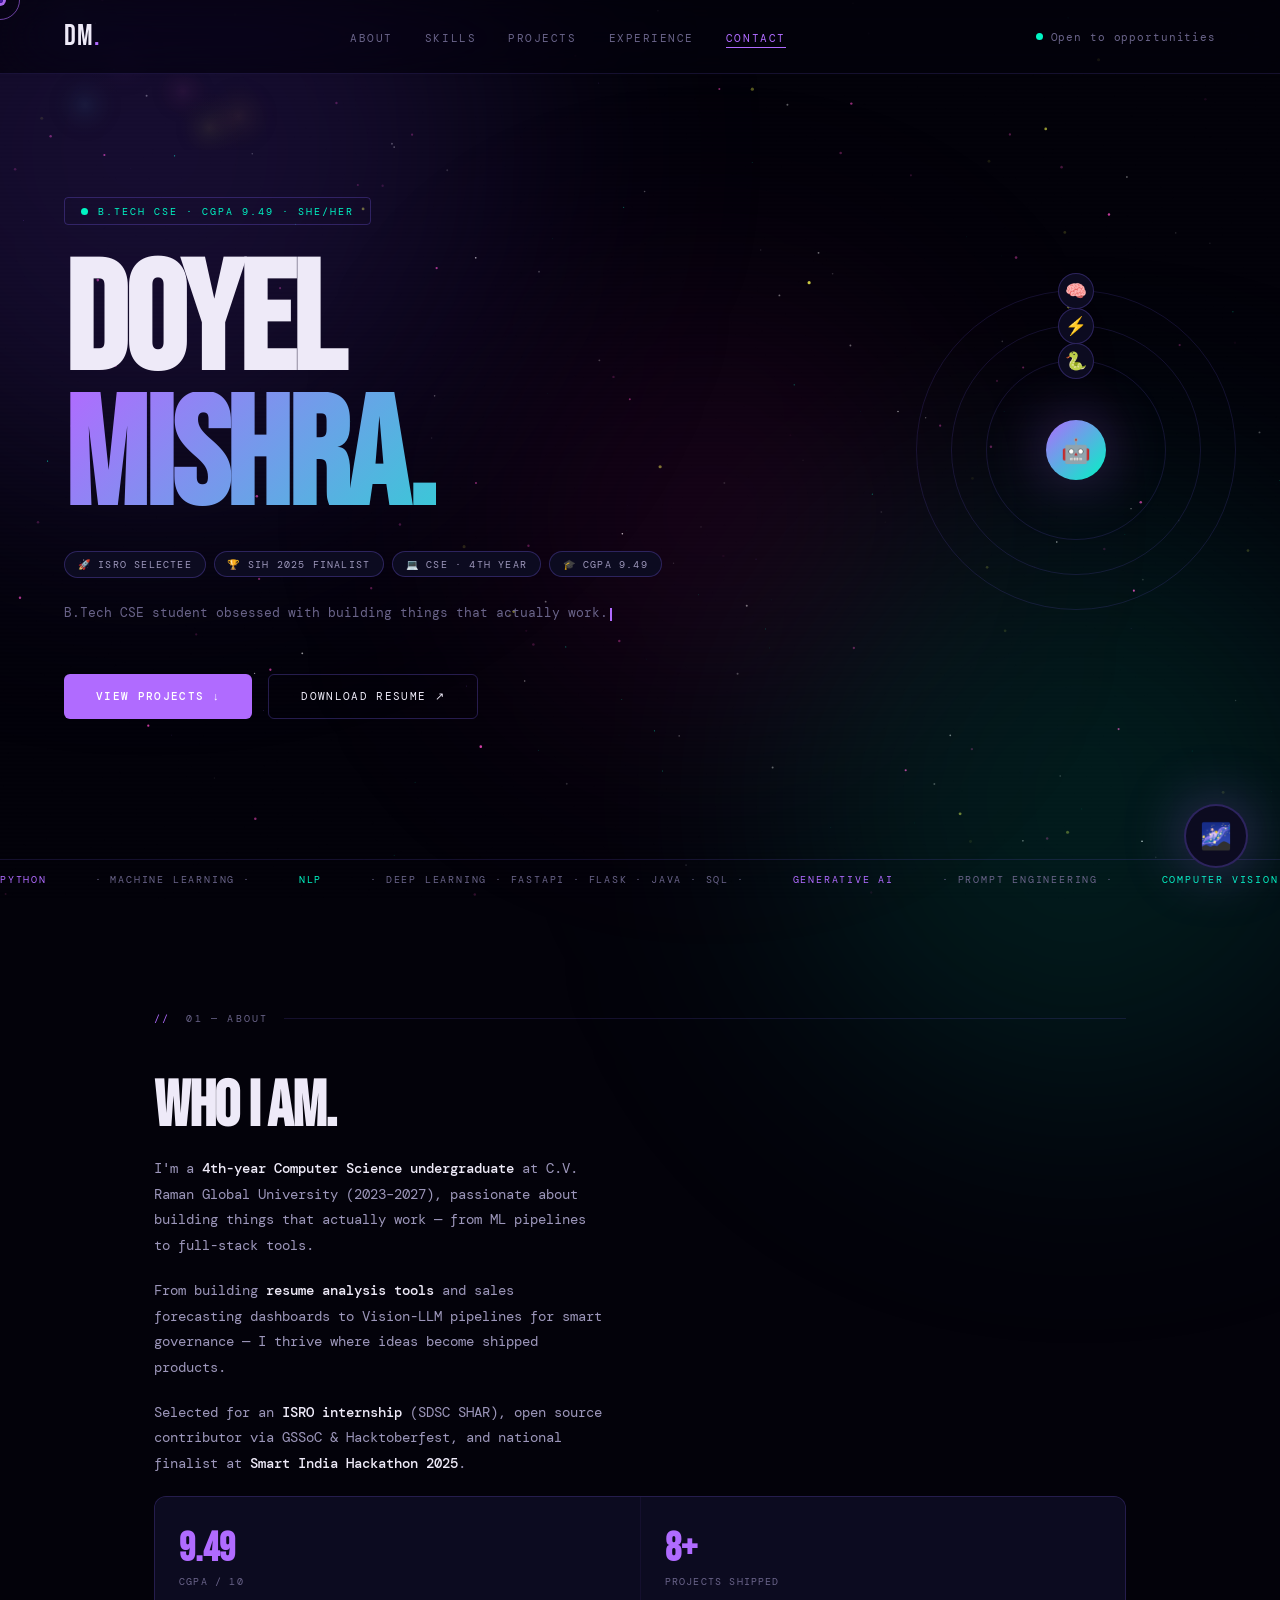
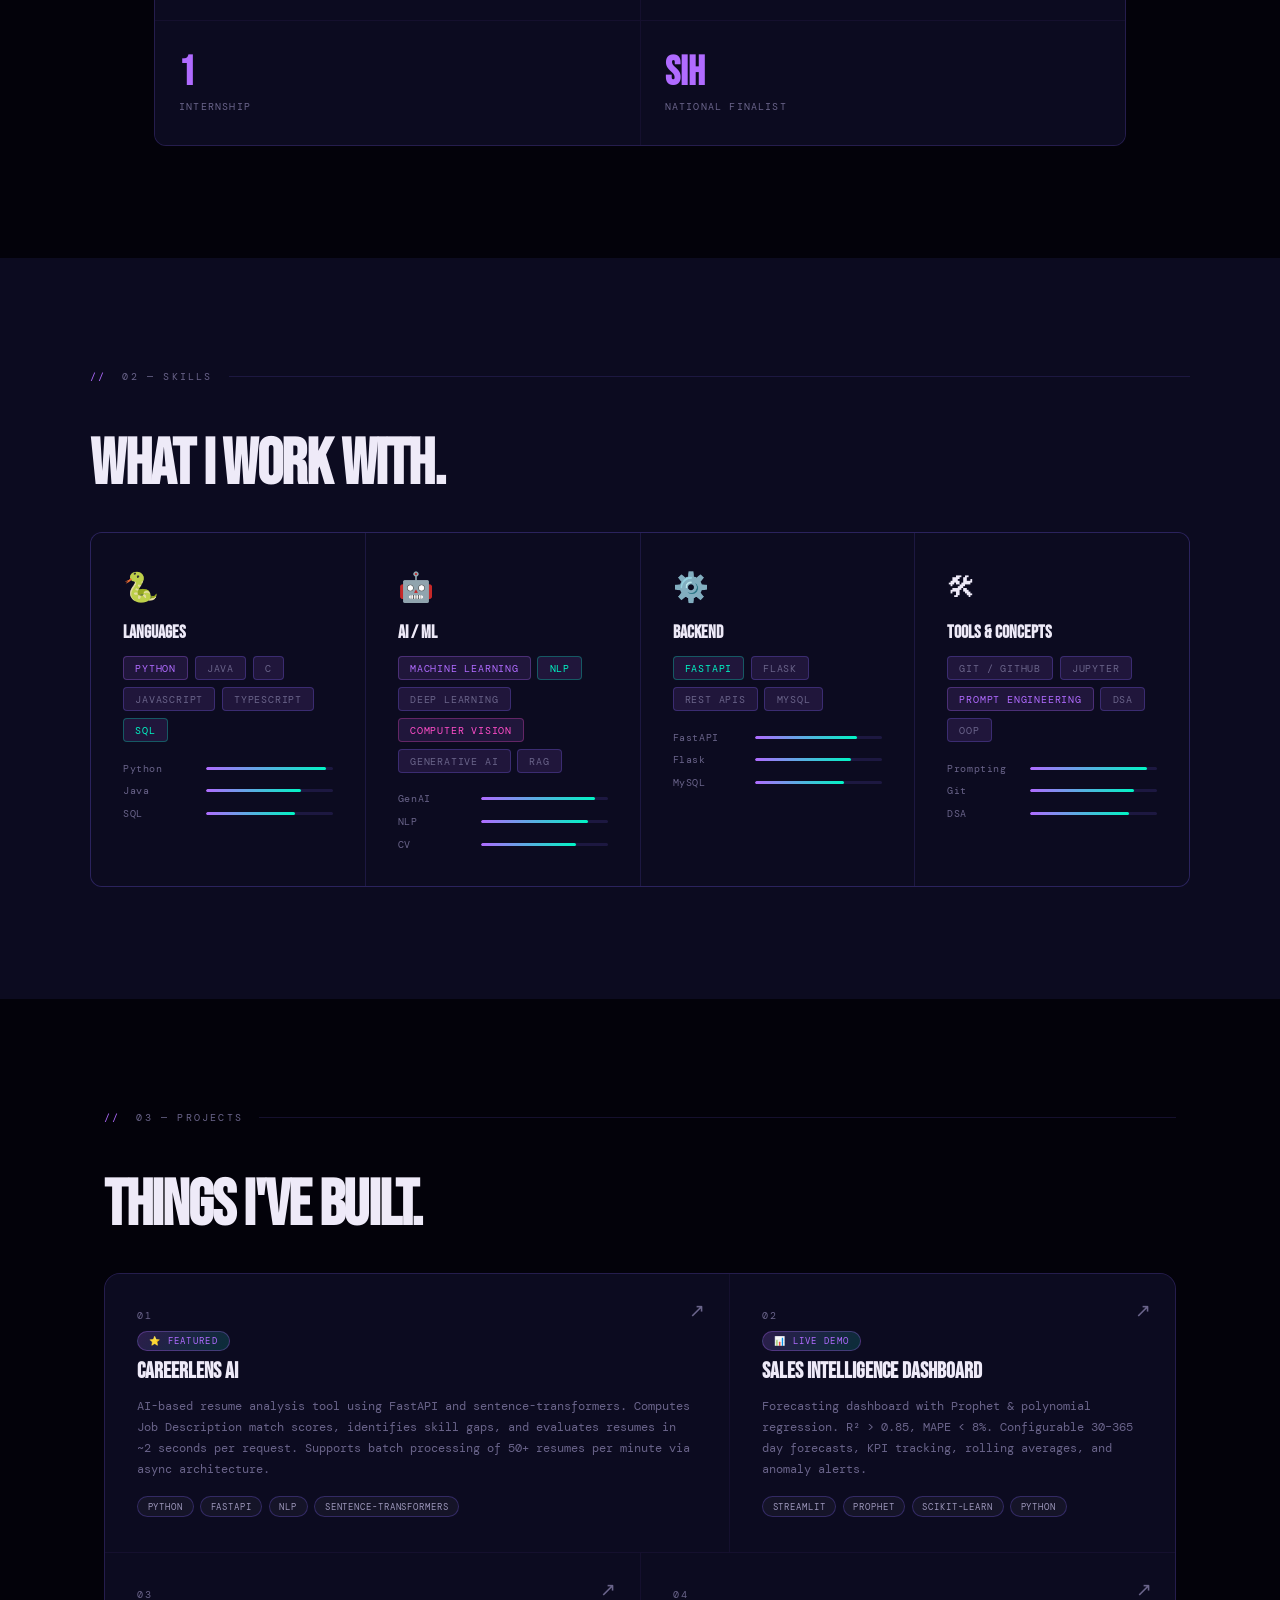
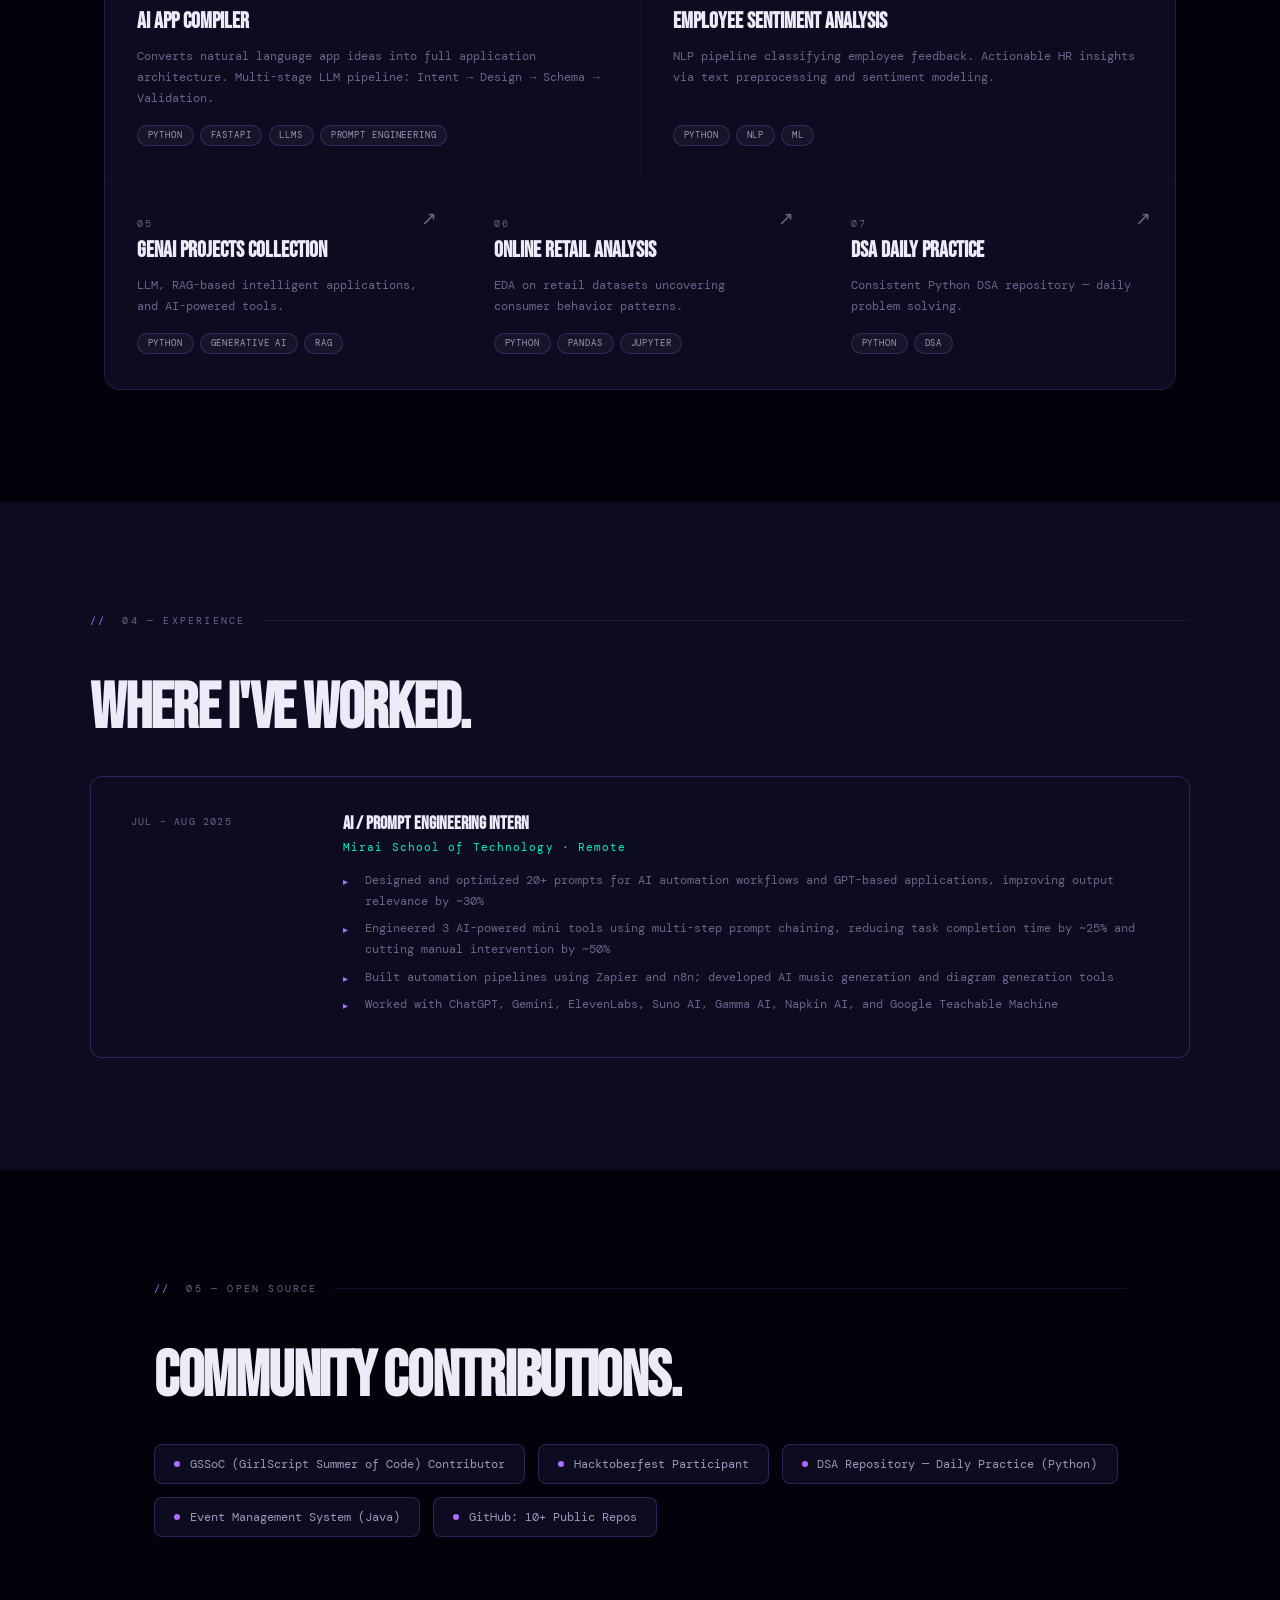
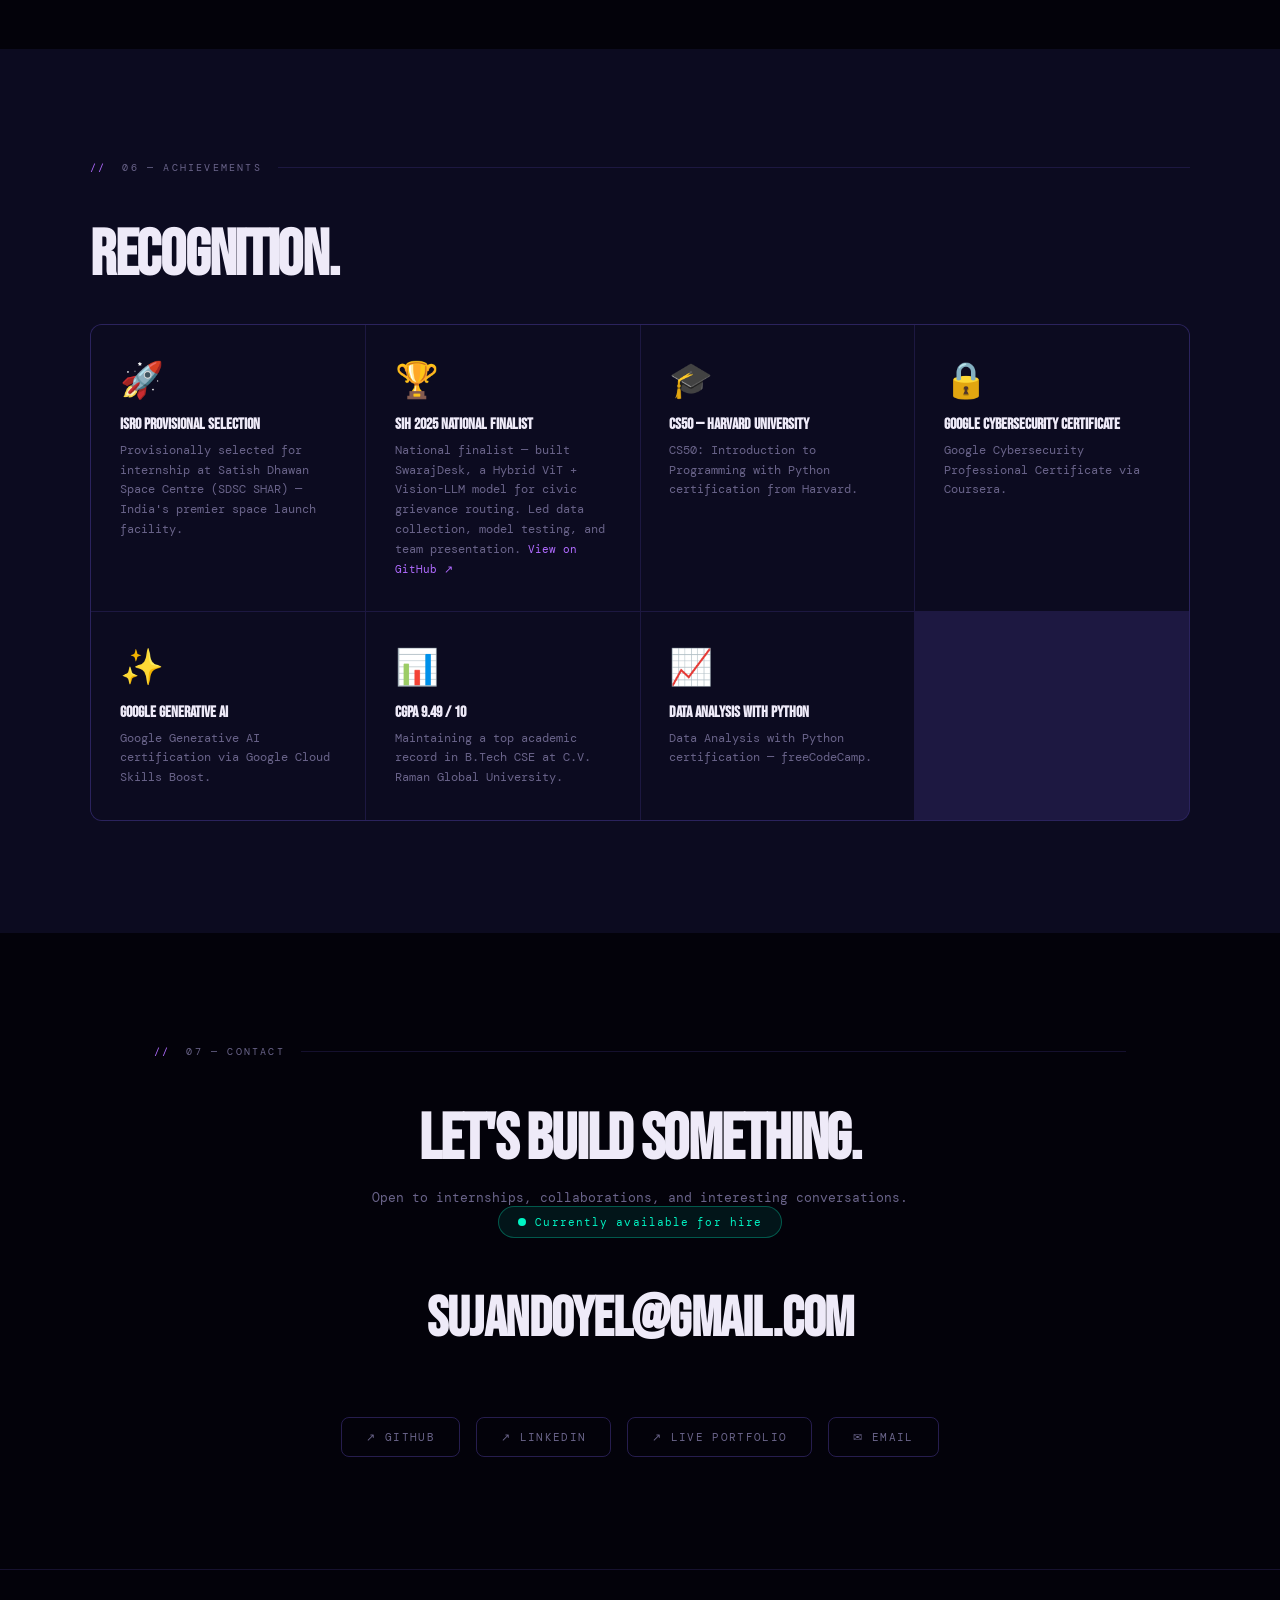
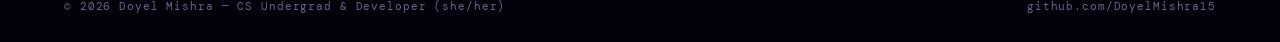
==== index.html @ 27a4a9ff "Update index.html" ====
<!DOCTYPE html>
<html lang="en" data-theme="galaxy">
<head>
  <meta charset="UTF-8"/>
  <meta name="viewport" content="width=device-width, initial-scale=1.0"/>
  <title>Doyel Mishra — CS Undergrad & Developer</title>
  <link rel="preconnect" href="https://fonts.googleapis.com">
  <link href="https://fonts.googleapis.com/css2?family=Bebas+Neue&family=DM+Mono:ital,wght@0,300;0,400;0,500;1,300&family=Playfair+Display:ital,wght@0,400;0,700;1,400;1,700&family=Syne:wght@400;600;700;800&display=swap" rel="stylesheet">

<style>
/* ============================================================
   THEME VARIABLES
============================================================ */
:root { --transition-speed: 0s; }

[data-theme="galaxy"] {
  --bg:#03020a;--bg2:#07061a;--surface:#0c0b20;--surface2:#100f28;
  --border:rgba(130,100,255,0.15);--border2:rgba(130,100,255,0.28);
  --text:#eeeaf8;--muted:#6a648a;--subtle:#9d97bb;
  --accent1:#b06bff;--accent2:#00f5c4;--accent3:#ff4dc8;--accent4:#faff4e;
  --glow1:0 0 60px rgba(176,107,255,0.35);--glow2:0 0 60px rgba(0,245,196,0.3);
  --font-display:'Bebas Neue',sans-serif;--font-body:'DM Mono',monospace;--font-serif:'Playfair Display',serif;
  --star-opacity:1;--noise-op:0.06;--card-glow:rgba(176,107,255,0.08);--tag-bg:rgba(176,107,255,0.12);
}
[data-theme="dreamy"] {

  --bg:#f5f7ff;
  --bg2:#eef2ff;

  --surface:rgba(255,255,255,0.72);
  --surface2:rgba(255,255,255,0.92);

  --text:#0f172a;
  --muted:#64748b;
  --subtle:#334155;

  --border:rgba(99,102,241,0.08);
  --border2:rgba(99,102,241,0.18);

  --accent1:#7c3aed;
  --accent2:#06b6d4;
  --accent3:#ec4899;
  --accent4:#6366f1;

  --glow1:0 10px 40px rgba(124,58,237,0.16);
  --glow2:0 10px 40px rgba(6,182,212,0.14);

  --font-display:'Syne',sans-serif;
  --font-body:'DM Mono',monospace;
  --font-serif:'Playfair Display',serif;

  --star-opacity:0;
  --noise-op:0.012;

  --card-glow:rgba(124,58,237,0.08);
  --tag-bg:rgba(124,58,237,0.06);
}

/* ============================================================
   SCROLL PROGRESS BAR
============================================================ */
#scroll-bar {
  position:fixed;top:0;left:0;height:2px;z-index:9999;
  background:linear-gradient(90deg,var(--accent1),var(--accent2),var(--accent3));
  width:0%;transition:width 0.1s linear;
}

/* ============================================================
   UNIVERSE MORPH RIPPLE
============================================================ */
#ripple-canvas { position:fixed;inset:0;z-index:10000;pointer-events:none;opacity:0; }

/* ============================================================
   BASE
============================================================ */
*{margin:0;padding:0;box-sizing:border-box;}
html{scroll-behavior:smooth;}
body {
  background:var(--bg);color:var(--text);font-family:var(--font-body);
  font-size:14px;overflow-x:hidden;cursor:none;
  transition:background 0.3s,color 0.3s;
}
body::before {
  content:'';position:fixed;inset:0;z-index:0;pointer-events:none;
  background-image:url("data:image/svg+xml,%3Csvg viewBox='0 0 256 256' xmlns='http://www.w3.org/2000/svg'%3E%3Cfilter id='n'%3E%3CfeTurbulence type='fractalNoise' baseFrequency='0.85' numOctaves='4' stitchTiles='stitch'/%3E%3C/filter%3E%3Crect width='100%25' height='100%25' filter='url(%23n)' opacity='0.04'/%3E%3C/svg%3E");
  opacity:var(--noise-op);
}
body::after{
  content:'';position:fixed;inset:0;z-index:0;pointer-events:none;
  background:repeating-linear-gradient(0deg,transparent,transparent 2px,rgba(0,0,0,0.015) 2px,rgba(0,0,0,0.015) 4px);
  opacity:1;
}
[data-theme="dreamy"] body::after{opacity:0.4;}

/* ============================================================
   STARFIELD
============================================================ */
#stars{position:fixed;inset:0;z-index:0;pointer-events:none;opacity:var(--star-opacity);transition:opacity 0.8s;}
#stars canvas{position:absolute;inset:0;width:100%;height:100%;}

/* ============================================================
   DREAMY / GALAXY BLOBS
============================================================ */
.dreamy-shapes{position:fixed;inset:0;z-index:0;pointer-events:none;opacity:0;transition:opacity 0.8s;}
[data-theme="dreamy"] .dreamy-shapes{opacity:1;}
.shape{position:absolute;border-radius:50%;filter:blur(80px);animation:float 12s ease-in-out infinite alternate;}
.sh1{width:600px;height:600px;background:rgba(180,140,90,0.18);top:-150px;left:-150px;animation-delay:0s;}
.sh2{width:500px;height:500px;background:rgba(90,140,100,0.14);bottom:-100px;right:-100px;animation-delay:-5s;}
.sh3{width:350px;height:350px;background:rgba(192,57,43,0.1);top:40%;left:55%;animation-delay:-9s;}
.sh4{width:280px;height:280px;background:rgba(120,80,30,0.12);top:20%;right:15%;animation-delay:-3s;}
.galaxy-blobs{position:fixed;inset:0;z-index:0;pointer-events:none;opacity:1;transition:opacity 0.8s;}
[data-theme="dreamy"] .galaxy-blobs{opacity:0;}
.gblob{position:absolute;border-radius:50%;filter:blur(130px);animation:drift 18s ease-in-out infinite alternate;}
.gb1{width:700px;height:700px;background:rgba(100,60,200,0.2);top:-200px;left:-200px;}
.gb2{width:600px;height:600px;background:rgba(0,180,140,0.15);bottom:-200px;right:-100px;animation-delay:-8s;}
.gb3{width:400px;height:400px;background:rgba(200,30,150,0.12);top:35%;left:40%;animation-delay:-14s;}
@keyframes drift{from{transform:translate(0,0) scale(1);}to{transform:translate(50px,40px) scale(1.1);}}
@keyframes float{from{transform:translate(0,0) rotate(0deg);}to{transform:translate(30px,20px) rotate(8deg);}}

/* ============================================================
   CUSTOM CURSOR
============================================================ */
.trail-dot{position:fixed;width:5px;height:5px;border-radius:50%;pointer-events:none;z-index:9997;mix-blend-mode:difference;transition:opacity 0.4s;}
.cursor{width:12px;height:12px;background:var(--accent1);border-radius:50%;position:fixed;top:0;left:0;pointer-events:none;z-index:9999;mix-blend-mode:difference;transition:background 0.4s,transform 0.15s,width 0.2s,height 0.2s;}
.cursor-ring{width:40px;height:40px;border:1.5px solid var(--accent1);border-radius:50%;position:fixed;top:0;left:0;pointer-events:none;z-index:9998;transition:all 0.08s ease,border-color 0.4s;opacity:0.6;}
.cursor.hovering{transform:scale(2.5);}

/* ============================================================
   THEME TOGGLE
============================================================ */
.theme-toggle {
  position:fixed;bottom:2rem;right:2rem;z-index:5000;
  width:64px;height:64px;border-radius:50%;
  border:2px solid var(--border2);background:var(--surface);cursor:none;
  display:flex;align-items:center;justify-content:center;font-size:1.6rem;
  box-shadow:var(--glow1);transition:box-shadow 0.4s,border-color 0.4s,background 0.4s;overflow:hidden;
}
.theme-toggle::before {
  content:'';position:absolute;inset:0;border-radius:50%;
  background:conic-gradient(var(--accent1),var(--accent2),var(--accent3),var(--accent1));
  opacity:0;transition:opacity 0.3s;animation:spin 3s linear infinite;
}
@keyframes spin{to{transform:rotate(360deg);}}
.theme-toggle:hover::before{opacity:0.3;}
.theme-toggle .icon-galaxy{transition:opacity 0.3s,transform 0.3s;}
.theme-toggle .icon-dreamy{position:absolute;transition:opacity 0.3s,transform 0.3s;}
[data-theme="galaxy"] .icon-galaxy{opacity:1;transform:scale(1);}
[data-theme="galaxy"] .icon-dreamy{opacity:0;transform:scale(0.5) rotate(90deg);}
[data-theme="dreamy"] .icon-galaxy{opacity:0;transform:scale(0.5) rotate(-90deg);}
[data-theme="dreamy"] .icon-dreamy{opacity:1;transform:scale(1);}
.toggle-label{position:fixed;bottom:2rem;right:7rem;z-index:5000;font-size:10px;letter-spacing:0.15em;text-transform:uppercase;color:var(--muted);padding:0.4rem 0.8rem;border:1px solid var(--border);border-radius:4px;background:var(--surface);opacity:0;transition:opacity 0.3s;pointer-events:none;}
.theme-toggle:hover+.toggle-label{opacity:1;}

/* ============================================================
   NAV — enhanced with active indicator
============================================================ */
nav {
  position:fixed;top:0;left:0;right:0;z-index:100;
  padding:1.2rem 5%;display:flex;align-items:center;justify-content:space-between;
  border-bottom:1px solid var(--border);
  background:rgba(3,2,10,0.7);backdrop-filter:blur(32px) saturate(180%);
  transition:background 0.4s,border-color 0.4s;
}
[data-theme="dreamy"] nav{background:rgba(240,235,225,0.92);}
.nav-logo{font-family:var(--font-display);font-size:1.8rem;letter-spacing:0.04em;color:var(--text);transition:color 0.4s;}
.nav-logo .accent{color:var(--accent1);}
.nav-links{list-style:none;display:flex;gap:2rem;}
.nav-links a{
  color:var(--muted);text-decoration:none;font-size:11px;letter-spacing:0.14em;text-transform:uppercase;
  transition:color 0.2s;position:relative;
}
.nav-links a::after{content:'';position:absolute;bottom:-3px;left:0;right:0;height:1px;background:var(--accent1);transform:scaleX(0);transform-origin:left;transition:transform 0.25s;}
.nav-links a:hover,.nav-links a.active{color:var(--accent1);}
.nav-links a:hover::after,.nav-links a.active::after{transform:scaleX(1);}
.nav-dot{width:7px;height:7px;border-radius:50%;background:var(--accent2);animation:pulse 2s infinite;}
.nav-status{display:flex;align-items:center;gap:0.5rem;font-size:11px;color:var(--muted);letter-spacing:0.08em;}
@keyframes pulse{0%,100%{opacity:1;box-shadow:0 0 0 0 rgba(0,245,196,0.5);}50%{opacity:0.7;box-shadow:0 0 0 6px rgba(0,245,196,0);}}
[data-theme="dreamy"] .nav-dot{background:var(--accent1);}

/* ============================================================
   LAYOUT
============================================================ */
.wrapper{position:relative;z-index:1;}

/* ============================================================
   HERO — with typewriter
============================================================ */
.hero{min-height:100vh;padding:0 5%;display:flex;align-items:center;position:relative;overflow:hidden;}
.hero-mesh{position:absolute;inset:0;z-index:0;pointer-events:none;opacity:0.6;}
[data-theme="dreamy"] .hero-mesh{opacity:0.35;}
.hero-inner{position:relative;z-index:1;}
.hero-inner{max-width:1000px;padding-top:7rem;padding-bottom:6rem;}

/* Glitchy tag */
.hero-tag {
  display:inline-flex;align-items:center;gap:0.6rem;
  border:1px solid var(--border2);border-radius:4px;padding:0.4rem 1rem;
  font-size:10px;letter-spacing:0.2em;text-transform:uppercase;
  color:var(--accent2);margin-bottom:2rem;animation:fadeUp 0.6s ease both;position:relative;overflow:hidden;
}
.hero-tag::before{content:'';width:7px;height:7px;background:var(--accent2);border-radius:50%;}
.hero-tag::after{content:attr(data-text);position:absolute;inset:0;display:flex;align-items:center;padding:0.4rem 1rem 0.4rem 2rem;color:var(--accent3);clip-path:polygon(0 0,0 0,0 100%,0 100%);animation:glitch-clip 5s steps(1) infinite;}
@keyframes glitch-clip{0%,90%,100%{clip-path:polygon(0 0,0 0,0 100%,0 100%);}92%{clip-path:polygon(0 20%,100% 20%,100% 40%,0 40%);transform:translate(-3px);}94%{clip-path:polygon(0 60%,100% 60%,100% 80%,0 80%);transform:translate(3px);}96%{clip-path:polygon(0 0,0 0,0 100%,0 100%);}}

/* BIG NAME */
.hero-name{font-family:var(--font-display);font-size:clamp(4rem,12vw,10rem);font-weight:800;line-height:0.88;letter-spacing:-0.02em;color:var(--text);animation:fadeUp 0.7s 0.1s ease both;}
[data-theme="dreamy"] .hero-name{font-style:italic;letter-spacing:-0.01em;}
.hero-name .line2{display:block;background:linear-gradient(135deg,var(--accent1) 0%,var(--accent2) 50%,var(--accent3) 100%);-webkit-background-clip:text;-webkit-text-fill-color:transparent;background-clip:text;background-size:200% 200%;animation:gradshift 4s ease infinite alternate;}
@keyframes gradshift{from{background-position:0% 50%;}to{background-position:100% 50%;}}

/* Typewriter sub */
.hero-descriptor{margin-top:2rem;font-size:13px;color:var(--muted);max-width:580px;line-height:1.9;animation:fadeUp 0.7s 0.2s ease both;}
.hero-descriptor strong{color:var(--accent2);font-weight:500;}
.typewriter-line{display:inline;}
.typewriter-cursor{display:inline-block;width:2px;height:1em;background:var(--accent1);margin-left:2px;vertical-align:middle;animation:blink 1s step-end infinite;}
@keyframes blink{0%,100%{opacity:1;}50%{opacity:0;}}

.hero-cta{margin-top:3rem;display:flex;gap:1rem;flex-wrap:wrap;animation:fadeUp 0.7s 0.3s ease both;}

/* Roles badge row */
.hero-roles{display:flex;gap:0.5rem;flex-wrap:wrap;margin-top:1.5rem;animation:fadeUp 0.7s 0.25s ease both;}
.role-badge{font-size:10px;letter-spacing:0.12em;text-transform:uppercase;padding:0.35rem 0.8rem;border-radius:99px;border:1px solid var(--border2);color:var(--subtle);background:var(--surface);transition:border-color 0.2s,color 0.2s,background 0.2s;}
.role-badge:hover{border-color:var(--accent1);color:var(--accent1);background:var(--surface2);}

.btn-primary{display:inline-flex;align-items:center;gap:0.5rem;background:var(--accent1);color:#fff;padding:0.9rem 2rem;border-radius:6px;font-family:var(--font-body);font-size:11px;font-weight:500;letter-spacing:0.12em;text-transform:uppercase;text-decoration:none;cursor:none;transition:transform 0.2s,box-shadow 0.2s;position:relative;overflow:hidden;}
[data-theme="dreamy"] .btn-primary{color:var(--bg);}
.btn-primary::before{content:'';position:absolute;inset:0;background:linear-gradient(135deg,var(--accent2),var(--accent3));opacity:0;transition:opacity 0.3s;}
.btn-primary:hover{transform:translateY(-3px);box-shadow:var(--glow1);}
.btn-primary:hover::before{opacity:1;}
.btn-primary span{position:relative;z-index:1;}
.btn-ghost{display:inline-flex;align-items:center;gap:0.5rem;border:1px solid var(--border2);color:var(--text);padding:0.9rem 2rem;border-radius:6px;font-family:var(--font-body);font-size:11px;letter-spacing:0.12em;text-transform:uppercase;text-decoration:none;cursor:none;transition:border-color 0.2s,color 0.2s,transform 0.2s;}
.btn-ghost:hover{border-color:var(--accent1);color:var(--accent1);transform:translateY(-3px);}

/* Orbit */
.hero-orbit{position:absolute;right:5%;top:50%;transform:translateY(-50%);width:280px;height:280px;display:none;}
@media(min-width:1100px){.hero-orbit{display:block;}}
.orbit-ring{position:absolute;border-radius:50%;border:1px solid var(--border);top:50%;left:50%;transform:translate(-50%,-50%);animation:orbit-spin linear infinite;}
.ring1{width:180px;height:180px;animation-duration:12s;}
.ring2{width:250px;height:250px;animation-duration:20s;animation-direction:reverse;}
.ring3{width:320px;height:320px;animation-duration:30s;}
@keyframes orbit-spin{to{transform:translate(-50%,-50%) rotate(360deg);}}
.orbit-dot{position:absolute;width:36px;height:36px;border-radius:50%;background:var(--surface);border:1px solid var(--border2);display:flex;align-items:center;justify-content:center;font-size:1.1rem;top:-18px;left:50%;margin-left:-18px;}
.orbit-center{position:absolute;top:50%;left:50%;transform:translate(-50%,-50%);width:60px;height:60px;border-radius:50%;background:linear-gradient(135deg,var(--accent1),var(--accent2));display:flex;align-items:center;justify-content:center;font-size:1.5rem;box-shadow:var(--glow1);}

/* marquee */
.hero-marquee{position:absolute;bottom:0;left:0;right:0;border-top:1px solid var(--border);padding:0.85rem 0;overflow:hidden;font-size:10px;letter-spacing:0.18em;text-transform:uppercase;color:var(--muted);}
.marquee-track{display:inline-flex;gap:3rem;animation:marquee 30s linear infinite;white-space:nowrap;}
.marquee-track .hi{color:var(--accent1);}
.marquee-track .lo{color:var(--accent2);}
@keyframes marquee{from{transform:translateX(0);}to{transform:translateX(-50%);}}

/* ============================================================
   SECTION BASE
============================================================ */
section{padding:7rem 5%;position:relative;}
.section-label{display:flex;align-items:center;gap:1rem;font-size:10px;letter-spacing:0.22em;text-transform:uppercase;color:var(--muted);margin-bottom:3rem;}
.section-label::after{content:'';flex:1;height:1px;background:var(--border);}
.section-label .num{color:var(--accent1);}
h2.section-title{font-family:var(--font-display);font-size:clamp(2.2rem,5vw,4rem);font-weight:800;letter-spacing:-0.02em;line-height:1.05;margin-bottom:1rem;transition:color 0.4s;}
[data-theme="dreamy"] h2.section-title{font-style:italic;}

/* ============================================================
   ABOUT — with terminal card
============================================================ */
#about{max-width:1100px;margin:0 auto;}
.about-grid{display:grid;grid-template-columns:1fr 1fr;gap:4rem;align-items:start;}
.about-text p{color:var(--subtle);line-height:1.9;font-size:13.5px;margin-bottom:1.2rem;}
.about-text p strong{color:var(--text);font-weight:500;}


.stat-grid{display:grid;grid-template-columns:1fr 1fr;gap:1px;background:var(--border);border:1px solid var(--border);border-radius:12px;overflow:hidden;}
.stat-box{background:var(--surface);padding:2rem 1.5rem;transition:background 0.25s,transform 0.2s;position:relative;overflow:hidden;}
.stat-num.counting{display:inline-block;transition:transform 0.1s;}
.stat-box:hover{background:var(--surface2);transform:scale(1.02);}
.stat-box::before{content:'';position:absolute;inset:0;background:radial-gradient(circle at top left,var(--card-glow),transparent 70%);opacity:0;transition:opacity 0.3s;}
.stat-box:hover::before{opacity:1;}
.stat-num{font-family:var(--font-display);font-size:2.5rem;font-weight:800;color:var(--accent1);line-height:1;}
[data-theme="dreamy"] .stat-num{font-style:normal;}
.stat-label{color:var(--muted);font-size:10px;letter-spacing:0.12em;text-transform:uppercase;margin-top:0.4rem;}

/* ============================================================
   SKILLS — with animated bars
============================================================ */
#skills{background:var(--surface);}
.skills-inner{max-width:1100px;margin:0 auto;}
.skills-grid{display:grid;grid-template-columns:repeat(auto-fit,minmax(240px,1fr));gap:1px;background:var(--border);border:1px solid var(--border);border-radius:12px;overflow:hidden;}
.skill-block{background:var(--surface);padding:2.2rem 2rem;transition:background 0.25s;position:relative;overflow:hidden;}
.skill-block:hover{background:var(--surface2);}
.skill-block::before{content:'';position:absolute;top:0;left:0;right:0;height:2px;background:linear-gradient(90deg,var(--accent1),var(--accent2),var(--accent3));transform:scaleX(0);transform-origin:left;transition:transform 0.35s ease;}
.skill-block:hover::before{transform:scaleX(1);}
.skill-icon{font-size:1.8rem;margin-bottom:1rem;}
.skill-name{font-family:var(--font-display);font-size:1.1rem;font-weight:700;color:var(--text);margin-bottom:0.8rem;}
[data-theme="dreamy"] .skill-name{font-style:italic;font-size:1.3rem;}
.skill-tags{display:flex;flex-wrap:wrap;gap:0.4rem;margin-top:0.6rem;}
.tag{font-size:10px;letter-spacing:0.08em;text-transform:uppercase;padding:0.3rem 0.7rem;border-radius:4px;border:1px solid var(--border2);color:var(--muted);background:var(--tag-bg);transition:border-color 0.2s,color 0.2s,transform 0.15s;}
.tag:hover{border-color:var(--accent1);color:var(--accent1);transform:translateY(-2px);}
.tag.v{border-color:rgba(176,107,255,0.3);color:var(--accent1);}
.tag.t{border-color:rgba(0,245,196,0.3);color:var(--accent2);}
.tag.p{border-color:rgba(255,77,200,0.3);color:var(--accent3);}

/* Skill proficiency bars */
.skill-bars{margin-top:1.2rem;display:flex;flex-direction:column;gap:0.6rem;}
.skill-bar-item{display:flex;align-items:center;gap:0.8rem;}
.skill-bar-label{font-size:10px;color:var(--muted);width:70px;letter-spacing:0.06em;flex-shrink:0;}
.skill-bar-track{flex:1;height:3px;background:var(--border);border-radius:99px;overflow:hidden;}
.skill-bar-fill{height:100%;border-radius:99px;background:linear-gradient(90deg,var(--accent1),var(--accent2));width:0%;transition:width 1.2s cubic-bezier(0.16,1,0.3,1);}
.skill-bar-fill.animated{width:var(--target-w);}

/* ============================================================
   PROJECTS — BENTO GRID
============================================================ */
#projects{max-width:1200px;margin:0 auto;}
.projects-bento{display:grid;grid-template-columns:repeat(12,1fr);grid-template-rows:auto;gap:1px;background:var(--border);border:1px solid var(--border);border-radius:16px;overflow:hidden;}
.p-card{background:var(--surface);padding:2.2rem 2rem;transition:background 0.3s;position:relative;overflow:hidden;cursor:none;text-decoration:none;color:inherit;display:flex;flex-direction:column;justify-content:space-between;}
.p-card:hover{background:var(--surface2);}
.p-card{transform-style:preserve-3d;will-change:transform;}
.p-card::after{content:'↗';position:absolute;top:1.5rem;right:1.5rem;font-size:1.2rem;color:var(--muted);transition:transform 0.2s,color 0.2s;}
.p-card:hover::after{transform:translate(4px,-4px);color:var(--accent1);}
.p-card.feat{grid-column:span 7;min-height:260px;}
.p-card.tall{grid-column:span 5;min-height:260px;}
.p-card.wide{grid-column:span 6;min-height:220px;}
.p-card.slim{grid-column:span 4;min-height:200px;}
.p-card::before{content:'';position:absolute;top:0;left:0;bottom:0;width:2px;background:linear-gradient(180deg,var(--accent1),var(--accent2));transform:scaleY(0);transform-origin:top;transition:transform 0.35s;}
.p-card:hover::before{transform:scaleY(1);}

/* Hover spotlight effect */
.p-card .spotlight{position:absolute;inset:0;opacity:0;background:radial-gradient(circle 200px at var(--mx,50%) var(--my,50%),var(--card-glow),transparent);transition:opacity 0.3s;pointer-events:none;}
.p-card:hover .spotlight{opacity:1;}

.p-num{font-size:10px;letter-spacing:0.18em;color:var(--muted);text-transform:uppercase;margin-bottom:0.5rem;}
.p-badge{display:inline-block;margin-bottom:0.5rem;font-size:9px;letter-spacing:0.14em;text-transform:uppercase;padding:0.2rem 0.7rem;border-radius:99px;background:linear-gradient(135deg,rgba(176,107,255,0.2),rgba(0,245,196,0.15));border:1px solid rgba(176,107,255,0.3);color:var(--accent1);}
[data-theme="dreamy"] .p-badge{background:rgba(192,80,138,0.08);border-color:rgba(192,80,138,0.3);}
.p-title{font-family:var(--font-display);font-size:1.35rem;font-weight:700;margin-bottom:0.7rem;line-height:1.2;}
[data-theme="dreamy"] .p-title{font-style:italic;font-size:1.6rem;}
.p-desc{color:var(--muted);font-size:12px;line-height:1.75;flex:1;}
.p-stack{display:flex;gap:0.4rem;flex-wrap:wrap;margin-top:1rem;}
.p-tech{font-size:9px;letter-spacing:0.1em;text-transform:uppercase;padding:0.2rem 0.6rem;border-radius:99px;background:rgba(255,255,255,0.04);border:1px solid var(--border2);color:var(--subtle);}

/* ============================================================
   EXPERIENCE
============================================================ */
#experience{background:var(--surface);}
.exp-inner{max-width:1100px;margin:0 auto;}
.timeline{display:flex;flex-direction:column;gap:1px;background:var(--border);border:1px solid var(--border);border-radius:12px;overflow:hidden;}
.t-item{background:var(--surface);padding:2.2rem 2.5rem;display:grid;grid-template-columns:180px 1fr;gap:2rem;transition:background 0.25s;position:relative;overflow:hidden;}
.t-item:hover{background:var(--surface2);}
.t-item::before{content:'';position:absolute;left:0;top:0;bottom:0;width:3px;background:linear-gradient(180deg,var(--accent1),var(--accent2));transform:scaleY(0);transform-origin:top;transition:transform 0.4s;}
.t-item:hover::before{transform:scaleY(1);}
.t-date{color:var(--muted);font-size:10px;letter-spacing:0.12em;text-transform:uppercase;padding-top:0.2rem;}
.t-role{font-family:var(--font-display);font-size:1.15rem;font-weight:700;margin-bottom:0.3rem;}
[data-theme="dreamy"] .t-role{font-style:italic;font-size:1.35rem;}
.t-org{color:var(--accent2);font-size:11px;letter-spacing:0.1em;margin-bottom:1rem;}
.t-bullets{list-style:none;}
.t-bullets li{color:var(--muted);font-size:12px;line-height:1.75;padding-left:1.4rem;position:relative;margin-bottom:0.4rem;}
.t-bullets li::before{content:'▸';position:absolute;left:0;color:var(--accent1);font-size:10px;top:3px;}

/* ============================================================
   OPEN SOURCE
============================================================ */
#opensource{max-width:1100px;margin:0 auto;}
.oss-chips{display:flex;flex-wrap:wrap;gap:0.8rem;}
.oss-chip{display:flex;align-items:center;gap:0.6rem;border:1px solid var(--border2);border-radius:8px;padding:0.7rem 1.2rem;font-size:12px;color:var(--subtle);transition:border-color 0.2s,color 0.2s,background 0.2s,transform 0.2s;background:var(--surface);}
.oss-chip:hover{border-color:var(--accent1);color:var(--accent1);background:var(--surface2);transform:translateY(-3px);}
.oss-chip .dot{width:6px;height:6px;border-radius:50%;background:var(--accent1);flex-shrink:0;}

/* ============================================================
   ACHIEVEMENTS
============================================================ */
#achievements{background:var(--surface);}
.ach-inner{max-width:1100px;margin:0 auto;}
.ach-grid{display:grid;grid-template-columns:repeat(auto-fit,minmax(270px,1fr));gap:1px;background:var(--border);border:1px solid var(--border);border-radius:12px;overflow:hidden;}
.ach-card{background:var(--surface);padding:2rem 1.8rem;transition:background 0.25s,transform 0.2s;position:relative;overflow:hidden;cursor:default;}
.ach-card:hover{background:var(--surface2);}
.ach-card::after{content:'';position:absolute;bottom:0;left:0;right:0;height:1px;background:linear-gradient(90deg,transparent,var(--accent1),var(--accent2),transparent);transform:scaleX(0);transform-origin:center;transition:transform 0.4s;}
.ach-card:hover::after{transform:scaleX(1);}
.ach-icon{font-size:2.2rem;margin-bottom:0.8rem;display:block;}
.ach-title{font-family:var(--font-display);font-size:1rem;font-weight:700;margin-bottom:0.4rem;}
[data-theme="dreamy"] .ach-title{font-style:italic;font-size:1.2rem;}
.ach-sub{color:var(--muted);font-size:12px;line-height:1.65;}

/* ============================================================
   CONTACT
============================================================ */
#contact{max-width:1100px;margin:0 auto;text-align:center;}
.contact-email{font-family:var(--font-display);font-size:clamp(1.6rem,5vw,3.5rem);font-weight:800;letter-spacing:-0.01em;color:var(--text);text-decoration:none;display:inline-block;margin:2rem 0;transition:color 0.2s;position:relative;}
[data-theme="dreamy"] .contact-email{font-style:italic;}
.contact-email::after{content:'';position:absolute;bottom:-4px;left:0;right:0;height:2px;background:linear-gradient(90deg,var(--accent1),var(--accent2),var(--accent3));transform:scaleX(0);transform-origin:center;transition:transform 0.4s ease;}
.contact-email:hover{color:var(--accent1);}
.contact-email:hover::after{transform:scaleX(1);}
.contact-links{display:flex;justify-content:center;gap:1rem;flex-wrap:wrap;margin-top:2rem;}
.contact-link{display:inline-flex;align-items:center;gap:0.5rem;border:1px solid var(--border2);color:var(--muted);padding:0.75rem 1.5rem;border-radius:8px;font-size:11px;letter-spacing:0.12em;text-transform:uppercase;text-decoration:none;cursor:none;transition:border-color 0.2s,color 0.2s,background 0.2s,transform 0.2s;}
.contact-link:hover{border-color:var(--accent2);color:var(--accent2);background:var(--surface2);transform:translateY(-3px);}

/* Available for hire badge */
.hire-badge{display:inline-flex;align-items:center;gap:0.6rem;background:rgba(0,245,196,0.08);border:1px solid rgba(0,245,196,0.3);border-radius:99px;padding:0.5rem 1.2rem;font-size:11px;color:var(--accent2);letter-spacing:0.1em;margin-bottom:1rem;}
.hire-dot{width:8px;height:8px;border-radius:50%;background:var(--accent2);animation:pulse 2s infinite;}

/* ============================================================
   FOOTER
============================================================ */
footer{border-top:1px solid var(--border);padding:1.8rem 5%;display:flex;justify-content:space-between;align-items:center;font-size:11px;color:var(--muted);letter-spacing:0.08em;}
footer a{color:var(--muted);text-decoration:none;}
footer a:hover{color:var(--accent1);}

/* ============================================================
   ANIMATIONS
============================================================ */
@keyframes fadeUp{from{opacity:0;transform:translateY(28px);}to{opacity:1;transform:translateY(0);}}
.reveal{opacity:0;transform:translateY(30px);transition:opacity 0.7s ease,transform 0.7s ease;}
.reveal.visible{opacity:1;transform:translateY(0);}
.reveal-delay-1{transition-delay:0.1s;}
.reveal-delay-2{transition-delay:0.2s;}
.reveal-delay-3{transition-delay:0.3s;}

/* ============================================================
   MOBILE
============================================================ */
@media(max-width:768px){
  .about-grid{grid-template-columns:1fr;}
  .t-item{grid-template-columns:1fr;gap:0.5rem;}
  .p-card.feat,.p-card.tall,.p-card.wide,.p-card.slim{grid-column:span 12;}
  footer{flex-direction:column;gap:0.5rem;text-align:center;}
  .hero-orbit{display:none;}
}
</style>
</head>
<body>

<!-- SCROLL PROGRESS -->
<div id="scroll-bar"></div>

<!-- UNIVERSE MORPH CANVAS -->
<canvas id="ripple-canvas"></canvas>

<!-- CURSOR -->
<div class="cursor" id="cursor"></div>
<div class="cursor-ring" id="cursorRing"></div>

<!-- STARS -->
<div id="stars"><canvas id="star-canvas"></canvas></div>

<!-- DREAMY BLOBS -->
<div class="dreamy-shapes">
  <div class="shape sh1"></div><div class="shape sh2"></div>
  <div class="shape sh3"></div><div class="shape sh4"></div>
</div>

<!-- GALAXY BLOBS -->
<div class="galaxy-blobs">
  <div class="gblob gb1"></div><div class="gblob gb2"></div><div class="gblob gb3"></div>
</div>

<!-- THEME TOGGLE -->
<button class="theme-toggle" id="themeToggle" aria-label="Switch theme">
  <span class="icon-galaxy">🌌</span>
  <span class="icon-dreamy">🌸</span>
</button>
<div class="toggle-label">Switch Universe</div>

<div class="wrapper">

<!-- NAV -->
<nav>
  <div class="nav-logo">DM<span class="accent">.</span></div>
  <ul class="nav-links">
    <li><a href="#about" data-section="about">About</a></li>
    <li><a href="#skills" data-section="skills">Skills</a></li>
    <li><a href="#projects" data-section="projects">Projects</a></li>
    <li><a href="#experience" data-section="experience">Experience</a></li>
    <li><a href="#contact" data-section="contact">Contact</a></li>
  </ul>
  <div class="nav-status"><div class="nav-dot"></div>Open to opportunities</div>
</nav>

<!-- HERO -->
<header class="hero">
  <canvas id="mesh-canvas" class="hero-mesh"></canvas>
  <div class="hero-inner">
    <div class="hero-tag" data-text="B.Tech CSE · CGPA 9.49 · She/Her">
      B.Tech CSE · CGPA 9.49 · She/Her
    </div>
    <h1 class="hero-name">
      Doyel<br>
      <span class="line2">Mishra.</span>
    </h1>
    <div class="hero-roles">
      <span class="role-badge">🚀 ISRO Selectee</span>
      <span class="role-badge">🏆 SIH 2025 Finalist</span>
      <span class="role-badge">💻 CSE · 4th Year</span>
      <span class="role-badge">🎓 CGPA 9.49</span>
    </div>
    <p class="hero-descriptor" style="margin-top:1.5rem;">
      <span class="typewriter-line" id="typewriter-text"></span><span class="typewriter-cursor" id="typewriter-cursor"></span>
    </p>
    <div class="hero-cta">
      <a href="#projects" class="btn-primary"><span>View Projects ↓</span></a>
      <a href="https://raw.githubusercontent.com/DoyelMishra15/Portfolio/main/resume.pdf" class="btn-ghost" target="_blank">Download Resume ↗</a>
    </div>
  </div>

  <div class="hero-orbit">
    <div class="orbit-center">🤖</div>
    <div class="orbit-ring ring1"><div class="orbit-dot">🐍</div></div>
    <div class="orbit-ring ring2"><div class="orbit-dot">⚡</div></div>
    <div class="orbit-ring ring3"><div class="orbit-dot">🧠</div></div>
  </div>

  <div class="hero-marquee">
    <div class="marquee-track">
      <span class="hi">Python</span> · Machine Learning · <span class="lo">NLP</span> · Deep Learning · FastAPI · Flask · Java · SQL · <span class="hi">Generative AI</span> · Prompt Engineering · <span class="lo">Computer Vision</span> · RAG · Open Source ·
      <span class="hi">Python</span> · Machine Learning · <span class="lo">NLP</span> · Deep Learning · FastAPI · Flask · Java · SQL · <span class="hi">Generative AI</span> · Prompt Engineering · <span class="lo">Computer Vision</span> · RAG · Open Source ·
    </div>
  </div>
</header>

<!-- ABOUT -->
<section id="about">
  <div class="section-label"><span class="num">//</span> 01 — About</div>
  <div class="about-grid reveal">
    <div class="about-text">
      <h2 class="section-title">Who I am.</h2>
      <p>I'm a <strong>4th-year Computer Science undergraduate</strong> at C.V. Raman Global University (2023–2027), passionate about building things that actually work — from ML pipelines to full-stack tools.</p>
      <p>From building <strong>resume analysis tools</strong> and sales forecasting dashboards to Vision-LLM pipelines for smart governance — I thrive where ideas become shipped products.</p>
      <p>Selected for an <strong>ISRO internship</strong> (SDSC SHAR), open source contributor via GSSoC & Hacktoberfest, and national finalist at <strong>Smart India Hackathon 2025</strong>.</p>

</div>
    </div>
    <div>
      <div class="stat-grid">
        <div class="stat-box"><div class="stat-num" data-target="9.49" data-decimal="2">9.49</div><div class="stat-label">CGPA / 10</div></div>
        <div class="stat-box"><div class="stat-num" data-target="8" data-suffix="+">8+</div><div class="stat-label">Projects Shipped</div></div>
        <div class="stat-box"><div class="stat-num" data-target="1">1</div><div class="stat-label">Internship</div></div>
        <div class="stat-box"><div class="stat-num">SIH</div><div class="stat-label">National Finalist</div></div>
      </div>
    </div>
  </div>
</section>

<!-- SKILLS -->
<section id="skills">
  <div class="skills-inner">
    <div class="section-label"><span class="num">//</span> 02 — Skills</div>
    <h2 class="section-title reveal">What I work with.</h2><br>
    <div class="skills-grid reveal">
      <div class="skill-block">
        <div class="skill-icon">🐍</div>
        <div class="skill-name">Languages</div>
        <div class="skill-tags">
          <span class="tag v">Python</span><span class="tag">Java</span><span class="tag">C</span>
          <span class="tag">JavaScript</span><span class="tag">TypeScript</span><span class="tag t">SQL</span>
        </div>
        <div class="skill-bars">
          <div class="skill-bar-item"><span class="skill-bar-label">Python</span><div class="skill-bar-track"><div class="skill-bar-fill" style="--target-w:95%"></div></div></div>
          <div class="skill-bar-item"><span class="skill-bar-label">Java</span><div class="skill-bar-track"><div class="skill-bar-fill" style="--target-w:75%"></div></div></div>
          <div class="skill-bar-item"><span class="skill-bar-label">SQL</span><div class="skill-bar-track"><div class="skill-bar-fill" style="--target-w:70%"></div></div></div>
        </div>
      </div>
      <div class="skill-block">
        <div class="skill-icon">🤖</div>
        <div class="skill-name">AI / ML</div>
        <div class="skill-tags">
          <span class="tag v">Machine Learning</span><span class="tag t">NLP</span>
          <span class="tag">Deep Learning</span><span class="tag p">Computer Vision</span>
          <span class="tag">Generative AI</span><span class="tag">RAG</span>
        </div>
        <div class="skill-bars">
          <div class="skill-bar-item"><span class="skill-bar-label">GenAI</span><div class="skill-bar-track"><div class="skill-bar-fill" style="--target-w:90%"></div></div></div>
          <div class="skill-bar-item"><span class="skill-bar-label">NLP</span><div class="skill-bar-track"><div class="skill-bar-fill" style="--target-w:85%"></div></div></div>
          <div class="skill-bar-item"><span class="skill-bar-label">CV</span><div class="skill-bar-track"><div class="skill-bar-fill" style="--target-w:75%"></div></div></div>
        </div>
      </div>
      <div class="skill-block">
        <div class="skill-icon">⚙️</div>
        <div class="skill-name">Backend</div>
        <div class="skill-tags">
          <span class="tag t">FastAPI</span><span class="tag">Flask</span>
          <span class="tag">REST APIs</span><span class="tag">MySQL</span>
        </div>
        <div class="skill-bars">
          <div class="skill-bar-item"><span class="skill-bar-label">FastAPI</span><div class="skill-bar-track"><div class="skill-bar-fill" style="--target-w:80%"></div></div></div>
          <div class="skill-bar-item"><span class="skill-bar-label">Flask</span><div class="skill-bar-track"><div class="skill-bar-fill" style="--target-w:75%"></div></div></div>
          <div class="skill-bar-item"><span class="skill-bar-label">MySQL</span><div class="skill-bar-track"><div class="skill-bar-fill" style="--target-w:70%"></div></div></div>
        </div>
      </div>
      <div class="skill-block">
        <div class="skill-icon">🛠</div>
        <div class="skill-name">Tools & Concepts</div>
        <div class="skill-tags">
          <span class="tag">Git / GitHub</span><span class="tag">Jupyter</span>
          <span class="tag v">Prompt Engineering</span><span class="tag">DSA</span>
          <span class="tag">OOP</span>
        </div>
        <div class="skill-bars">
          <div class="skill-bar-item"><span class="skill-bar-label">Prompting</span><div class="skill-bar-track"><div class="skill-bar-fill" style="--target-w:92%"></div></div></div>
          <div class="skill-bar-item"><span class="skill-bar-label">Git</span><div class="skill-bar-track"><div class="skill-bar-fill" style="--target-w:82%"></div></div></div>
          <div class="skill-bar-item"><span class="skill-bar-label">DSA</span><div class="skill-bar-track"><div class="skill-bar-fill" style="--target-w:78%"></div></div></div>
        </div>
      </div>
    </div>
  </div>
</section>

<!-- PROJECTS — BENTO -->
<section id="projects">
  <div class="section-label"><span class="num">//</span> 03 — Projects</div>
  <h2 class="section-title reveal">Things I've built.</h2><br>
  <div class="projects-bento reveal">

    <!-- CARD 1: CareerLens AI — FEATURED (span 7) -->
    <a class="p-card feat" href="https://github.com/DoyelMishra15/CareerLens-AI" target="_blank">
      <div class="spotlight"></div>
      <div>
        <div class="p-num">01</div>
        <div class="p-badge">⭐ Featured</div>
        <div class="p-title">CareerLens AI</div>
        <div class="p-desc">AI-based resume analysis tool using FastAPI and sentence-transformers. Computes Job Description match scores, identifies skill gaps, and evaluates resumes in ~2 seconds per request. Supports batch processing of 50+ resumes per minute via async architecture.</div>
      </div>
      <div class="p-stack">
        <span class="p-tech">Python</span><span class="p-tech">FastAPI</span>
        <span class="p-tech">NLP</span><span class="p-tech">sentence-transformers</span>
      </div>
    </a>

    <!-- CARD 2: Sales Forecasting (span 5) -->
    <a class="p-card tall" href="https://github.com/DoyelMishra15/Sales-Forecasting-Dashboard" target="_blank">
      <div class="spotlight"></div>
      <div>
        <div class="p-num">02</div>
        <div class="p-badge">📊 Live Demo</div>
        <div class="p-title">Sales Intelligence Dashboard</div>
        <div class="p-desc">Forecasting dashboard with Prophet & polynomial regression. R² &gt; 0.85, MAPE &lt; 8%. Configurable 30–365 day forecasts, KPI tracking, rolling averages, and anomaly alerts.</div>
      </div>
      <div class="p-stack">
        <span class="p-tech">Streamlit</span><span class="p-tech">Prophet</span>
        <span class="p-tech">Scikit-learn</span><span class="p-tech">Python</span>
      </div>
    </a>

    <!-- CARD 3: AI App Compiler (span 6) -->
    <a class="p-card wide" href="https://github.com/DoyelMishra15/ai-app-compiler" target="_blank">
      <div class="spotlight"></div>
      <div>
        <div class="p-num">03</div>
        <div class="p-title">AI App Compiler</div>
        <div class="p-desc">Converts natural language app ideas into full application architecture. Multi-stage LLM pipeline: Intent → Design → Schema → Validation.</div>
      </div>
      <div class="p-stack">
        <span class="p-tech">Python</span><span class="p-tech">FastAPI</span>
        <span class="p-tech">LLMs</span><span class="p-tech">Prompt Engineering</span>
      </div>
    </a>

    <!-- CARD 4: Employee Sentiment (span 6) -->
    <a class="p-card wide" href="https://github.com/DoyelMishra15/Employee_Sentiment_Analysis_Project" target="_blank">
      <div class="spotlight"></div>
      <div>
        <div class="p-num">04</div>
        <div class="p-title">Employee Sentiment Analysis</div>
        <div class="p-desc">NLP pipeline classifying employee feedback. Actionable HR insights via text preprocessing and sentiment modeling.</div>
      </div>
      <div class="p-stack">
        <span class="p-tech">Python</span><span class="p-tech">NLP</span><span class="p-tech">ML</span>
      </div>
    </a>

    <!-- CARD 5: GenAI Projects (span 4) -->
    <a class="p-card slim" href="https://github.com/DoyelMishra15/GEN_AI_PROJECTS" target="_blank">
      <div class="spotlight"></div>
      <div>
        <div class="p-num">05</div>
        <div class="p-title">GenAI Projects Collection</div>
        <div class="p-desc">LLM, RAG-based intelligent applications, and AI-powered tools.</div>
      </div>
      <div class="p-stack">
        <span class="p-tech">Python</span><span class="p-tech">Generative AI</span><span class="p-tech">RAG</span>
      </div>
    </a>

    <!-- CARD 6: Online Retail (span 4) -->
    <a class="p-card slim" href="https://github.com/DoyelMishra15/Online-Retail-Project" target="_blank">
      <div class="spotlight"></div>
      <div>
        <div class="p-num">06</div>
        <div class="p-title">Online Retail Analysis</div>
        <div class="p-desc">EDA on retail datasets uncovering consumer behavior patterns.</div>
      </div>
      <div class="p-stack">
        <span class="p-tech">Python</span><span class="p-tech">Pandas</span><span class="p-tech">Jupyter</span>
      </div>
    </a>

    <!-- CARD 7: DSA (span 4) -->
    <a class="p-card slim" href="https://github.com/DoyelMishra15/DSA" target="_blank">
      <div class="spotlight"></div>
      <div>
        <div class="p-num">07</div>
        <div class="p-title">DSA Daily Practice</div>
        <div class="p-desc">Consistent Python DSA repository — daily problem solving.</div>
      </div>
      <div class="p-stack">
        <span class="p-tech">Python</span><span class="p-tech">DSA</span>
      </div>
    </a>
  </div>
</section>

<!-- EXPERIENCE -->
<section id="experience">
  <div class="exp-inner">
    <div class="section-label"><span class="num">//</span> 04 — Experience</div>
    <h2 class="section-title reveal">Where I've worked.</h2><br>
    <div class="timeline reveal">
      <div class="t-item">
        <div class="t-date">Jul – Aug 2025</div>
        <div>
          <div class="t-role">AI / Prompt Engineering Intern</div>
          <div class="t-org">Mirai School of Technology · Remote</div>
          <ul class="t-bullets">
            <li>Designed and optimized 20+ prompts for AI automation workflows and GPT-based applications, improving output relevance by ~30%</li>
            <li>Engineered 3 AI-powered mini tools using multi-step prompt chaining, reducing task completion time by ~25% and cutting manual intervention by ~50%</li>
            <li>Built automation pipelines using Zapier and n8n; developed AI music generation and diagram generation tools</li>
            <li>Worked with ChatGPT, Gemini, ElevenLabs, Suno AI, Gamma AI, Napkin AI, and Google Teachable Machine</li>
          </ul>
        </div>
      </div>

    </div>
  </div>
</section>

<!-- OPEN SOURCE -->
<section id="opensource">
  <div class="section-label"><span class="num">//</span> 05 — Open Source</div>
  <h2 class="section-title reveal">Community contributions.</h2><br>
  <div class="oss-chips reveal">
    <div class="oss-chip"><div class="dot"></div>GSSoC (GirlScript Summer of Code) Contributor</div>
    <div class="oss-chip"><div class="dot"></div>Hacktoberfest Participant</div>
    <div class="oss-chip"><div class="dot"></div>DSA Repository — Daily Practice (Python)</div>
    <div class="oss-chip"><div class="dot"></div>Event Management System (Java)</div>
    <div class="oss-chip"><div class="dot"></div>GitHub: 10+ Public Repos</div>
  </div>
</section>

<!-- ACHIEVEMENTS -->
<section id="achievements">
  <div class="ach-inner">
    <div class="section-label"><span class="num">//</span> 06 — Achievements</div>
    <h2 class="section-title reveal">Recognition.</h2><br>
    <div class="ach-grid reveal">
      <div class="ach-card"><span class="ach-icon">🚀</span><div class="ach-title">ISRO Provisional Selection</div><div class="ach-sub">Provisionally selected for internship at Satish Dhawan Space Centre (SDSC SHAR) — India's premier space launch facility.</div></div>
      <div class="ach-card"><span class="ach-icon">🏆</span><div class="ach-title">SIH 2025 National Finalist</div><div class="ach-sub">National finalist — built SwarajDesk, a Hybrid ViT + Vision-LLM model for civic grievance routing. Led data collection, model testing, and team presentation. <a href="https://github.com/DoyelMishra15/SwarajDesk_CV_Project_" target="_blank" style="color:var(--accent1);text-decoration:none;font-size:11px;">View on GitHub ↗</a></div></div>
      <div class="ach-card"><span class="ach-icon">🎓</span><div class="ach-title">CS50 — Harvard University</div><div class="ach-sub">CS50: Introduction to Programming with Python certification from Harvard.</div></div>
      <div class="ach-card"><span class="ach-icon">🔒</span><div class="ach-title">Google Cybersecurity Certificate</div><div class="ach-sub">Google Cybersecurity Professional Certificate via Coursera.</div></div>
      <div class="ach-card"><span class="ach-icon">✨</span><div class="ach-title">Google Generative AI</div><div class="ach-sub">Google Generative AI certification via Google Cloud Skills Boost.</div></div>
      <div class="ach-card"><span class="ach-icon">📊</span><div class="ach-title">CGPA 9.49 / 10</div><div class="ach-sub">Maintaining a top academic record in B.Tech CSE at C.V. Raman Global University.</div></div>
      <div class="ach-card"><span class="ach-icon">📈</span><div class="ach-title">Data Analysis with Python</div><div class="ach-sub">Data Analysis with Python certification — freeCodeCamp.</div></div>
    </div>
  </div>
</section>

<!-- CONTACT -->
<section id="contact">
  <div class="section-label"><span class="num">//</span> 07 — Contact</div>
  <h2 class="section-title reveal">Let's build something.</h2>
  <p class="reveal" style="color:var(--muted);font-size:13px;margin-top:0.5rem;">Open to internships, collaborations, and interesting conversations.</p>
  <div class="hire-badge reveal reveal-delay-1"><div class="hire-dot"></div>Currently available for hire</div>
  <br>
  <a href="mailto:sujandoyel@gmail.com" class="contact-email reveal">sujandoyel@gmail.com</a>
  <div class="contact-links reveal">
    <a class="contact-link" href="https://github.com/DoyelMishra15" target="_blank">↗ GitHub</a>
    <a class="contact-link" href="https://linkedin.com/in/doyel-mishra-80932128b" target="_blank">↗ LinkedIn</a>
    <a class="contact-link" href="https://portfoliodoyel.netlify.app/" target="_blank">↗ Live Portfolio</a>
    <a class="contact-link" href="mailto:sujandoyel@gmail.com">✉ Email</a>
  </div>
</section>

<footer>
  <span>© 2026 Doyel Mishra — CS Undergrad & Developer (she/her)</span>
  <a href="https://github.com/DoyelMishra15" target="_blank">github.com/DoyelMishra15</a>
</footer>

</div>

<script>
/* ============================================================
   SCROLL PROGRESS
============================================================ */
window.addEventListener('scroll', () => {
  const bar = document.getElementById('scroll-bar');
  const s = document.documentElement.scrollTop;
  const h = document.documentElement.scrollHeight - document.documentElement.clientHeight;
  bar.style.width = (s / h * 100) + '%';
});

/* ============================================================
   CURSOR
============================================================ */
const cursor = document.getElementById('cursor');
const ring = document.getElementById('cursorRing');
let mx=0,my=0,rx=0,ry=0;
document.addEventListener('mousemove', e => { mx=e.clientX; my=e.clientY; });
document.querySelectorAll('a,button,.stat-box,.p-card,.ach-card,.oss-chip,.tag').forEach(el => {
  el.addEventListener('mouseenter', () => cursor.classList.add('hovering'));
  el.addEventListener('mouseleave', () => cursor.classList.remove('hovering'));
});
(function animate(){
  rx+=(mx-rx)*0.1; ry+=(my-ry)*0.1;
  cursor.style.left=mx-6+'px'; cursor.style.top=my-6+'px';
  ring.style.left=rx-20+'px'; ring.style.top=ry-20+'px';
  requestAnimationFrame(animate);
})();

/* ============================================================
   TYPEWRITER
============================================================ */
const lines = [
  "B.Tech CSE student obsessed with building things that actually work.",
  "ISRO Provisional Selection · SIH 2025 National Finalist · Open Source Contributor.",
  "From ML pipelines to full-stack tools — I ship and I learn."
];
let lineIdx = 0, charIdx = 0, deleting = false;
const tw = document.getElementById('typewriter-text');
function typeStep() {
  const line = lines[lineIdx];
  if (!deleting) {
    tw.textContent = line.slice(0, charIdx + 1);
    charIdx++;
    if (charIdx === line.length) { deleting = true; setTimeout(typeStep, 2200); return; }
    setTimeout(typeStep, 38);
  } else {
    tw.textContent = line.slice(0, charIdx - 1);
    charIdx--;
    if (charIdx === 0) { deleting = false; lineIdx = (lineIdx + 1) % lines.length; setTimeout(typeStep, 400); return; }
    setTimeout(typeStep, 18);
  }
}
setTimeout(typeStep, 1000);

/* ============================================================
   ACTIVE NAV
============================================================ */
const sections = document.querySelectorAll('section[id], header[id]');
const navLinks = document.querySelectorAll('.nav-links a[data-section]');
const navObserver = new IntersectionObserver(entries => {
  entries.forEach(e => {
    if (e.isIntersecting) {
      navLinks.forEach(a => a.classList.remove('active'));
      const active = document.querySelector(`.nav-links a[data-section="${e.target.id}"]`);
      if (active) active.classList.add('active');
    }
  });
}, { threshold: 0.4 });
document.querySelectorAll('section[id]').forEach(s => navObserver.observe(s));

/* ============================================================
   STARFIELD
============================================================ */
const starCanvas = document.getElementById('star-canvas');
const sctx = starCanvas.getContext('2d');
let stars = [];
function initStars() {
  starCanvas.width = window.innerWidth;
  starCanvas.height = window.innerHeight;
  stars = [];
  for(let i=0;i<220;i++){
    stars.push({x:Math.random()*starCanvas.width,y:Math.random()*starCanvas.height,r:Math.random()*1.4+0.2,o:Math.random()*0.7+0.2,speed:Math.random()*0.3+0.05,twinkle:Math.random()*Math.PI*2});
  }
}
function drawStars(){
  sctx.clearRect(0,0,starCanvas.width,starCanvas.height);
  for(const s of stars){
    s.twinkle+=0.015;
    const alpha=s.o*(0.6+0.4*Math.sin(s.twinkle));
    sctx.beginPath();sctx.arc(s.x,s.y,s.r,0,Math.PI*2);
    const colors=['#b06bff','#00f5c4','#ffffff','#ff4dc8','#faff4e'];
    sctx.fillStyle=colors[Math.floor(s.r*3)%colors.length];
    sctx.globalAlpha=alpha;sctx.fill();
    s.y-=s.speed;if(s.y<0){s.y=starCanvas.height;s.x=Math.random()*starCanvas.width;}
  }
  sctx.globalAlpha=1;requestAnimationFrame(drawStars);
}
initStars();drawStars();
window.addEventListener('resize',initStars);

/* ============================================================
   SCROLL REVEAL
============================================================ */
const io = new IntersectionObserver(entries=>{
  entries.forEach(e=>{
    if(e.isIntersecting){
      e.target.classList.add('visible');
      // trigger skill bars
      e.target.querySelectorAll('.skill-bar-fill').forEach(b=>b.classList.add('animated'));
      io.unobserve(e.target);
    }
  });
},{threshold:0.1});
document.querySelectorAll('.reveal').forEach(el=>io.observe(el));

/* ============================================================
   PROJECT CARD SPOTLIGHT
============================================================ */
document.querySelectorAll('.p-card').forEach(card => {
  card.addEventListener('mousemove', e => {
    const rect = card.getBoundingClientRect();
    const x = ((e.clientX - rect.left) / rect.width * 100) + '%';
    const y = ((e.clientY - rect.top) / rect.height * 100) + '%';
    card.style.setProperty('--mx', x);
    card.style.setProperty('--my', y);
  });
});

/* ============================================================
   UNIVERSE MORPH RIPPLE
============================================================ */
const rippleCanvas = document.getElementById('ripple-canvas');
const rctx = rippleCanvas.getContext('2d');
let currentTheme = 'galaxy';
let isAnimating = false;

function resizeRipple(){
  rippleCanvas.width=window.innerWidth;
  rippleCanvas.height=window.innerHeight;
}
resizeRipple();
window.addEventListener('resize',resizeRipple);

function getThemeColors(theme){
  if(theme==='galaxy') return {bg:'#03020a',accent1:'#b06bff',accent2:'#00f5c4',accent3:'#ff4dc8'};
  return {bg:'#fef9f5',accent1:'#c0508a',accent2:'#6a9fc0',accent3:'#e07b3f'};
}

function morphUniverse(clickX,clickY){
  if(isAnimating) return;
  isAnimating=true;
  const nextTheme=currentTheme==='galaxy'?'dreamy':'galaxy';
  const colors=getThemeColors(nextTheme);
  const W=rippleCanvas.width,H=rippleCanvas.height;
  const maxR=Math.sqrt(W*W+H*H)*1.05;
  const particles=[];
  const particleCount=80;
  for(let i=0;i<particleCount;i++){
    const angle=(Math.PI*2/particleCount)*i+Math.random()*0.3;
    const speed=Math.random()*8+3;
    const c=[colors.accent1,colors.accent2,colors.accent3][Math.floor(Math.random()*3)];
    particles.push({x:clickX,y:clickY,vx:Math.cos(angle)*speed,vy:Math.sin(angle)*speed,r:Math.random()*4+2,color:c,alpha:1});
  }
  let startTime=null;
  const duration=1000,burstDuration=600;
  rippleCanvas.style.opacity=1;
  function frame(ts){
    if(!startTime) startTime=ts;
    const elapsed=ts-startTime;
    const progress=Math.min(elapsed/duration,1);
    const eased=progress<0.5?4*progress*progress*progress:1-Math.pow(-2*progress+2,3)/2;
    rctx.clearRect(0,0,W,H);
    const currentR=maxR*eased;
    const gradient=rctx.createRadialGradient(clickX,clickY,0,clickX,clickY,currentR);
    gradient.addColorStop(0,colors.bg);gradient.addColorStop(0.7,colors.bg);
    gradient.addColorStop(0.88,nextTheme==='galaxy'?'#1a0f40':'#d9d0c0');
    gradient.addColorStop(1,'transparent');
    rctx.beginPath();rctx.arc(clickX,clickY,currentR,0,Math.PI*2);
    rctx.fillStyle=gradient;rctx.fill();
    if(progress<0.9){
      const ringW=18*(1-progress*0.7);
      rctx.beginPath();rctx.arc(clickX,clickY,currentR,0,Math.PI*2);
      rctx.strokeStyle=colors.accent1;rctx.lineWidth=ringW;
      rctx.globalAlpha=(1-progress)*0.9;rctx.stroke();
      rctx.beginPath();rctx.arc(clickX,clickY,currentR*0.92,0,Math.PI*2);
      rctx.strokeStyle=colors.accent2;rctx.lineWidth=ringW*0.5;
      rctx.globalAlpha=(1-progress)*0.6;rctx.stroke();
      rctx.globalAlpha=1;
    }
    if(progress>=0.4&&document.documentElement.getAttribute('data-theme')!==nextTheme){
      document.documentElement.setAttribute('data-theme',nextTheme);
      currentTheme=nextTheme;
    }
    if(elapsed<burstDuration){
      const bp=elapsed/burstDuration;
      for(const p of particles){
        p.x+=p.vx;p.y+=p.vy;p.vy+=0.15;p.vx*=0.97;p.alpha=1-bp;p.r*=0.98;
        rctx.beginPath();rctx.arc(p.x,p.y,p.r,0,Math.PI*2);
        rctx.fillStyle=p.color;rctx.globalAlpha=p.alpha;rctx.fill();
      }
      rctx.globalAlpha=1;
    }
    for(let ring=1;ring<=3;ring++){
      const delay=ring*0.08;
      const rProgress=Math.max(0,(progress-delay)/(1-delay));
      if(rProgress>0&&rProgress<1){
        const rR=maxR*rProgress;
        rctx.beginPath();rctx.arc(clickX,clickY,rR,0,Math.PI*2);
        rctx.strokeStyle=colors.accent2;rctx.lineWidth=3/ring;
        rctx.globalAlpha=(1-rProgress)*0.3/ring;rctx.stroke();rctx.globalAlpha=1;
      }
    }
    if(progress<1){requestAnimationFrame(frame);}
    else{
      let fadeOut=1;
      const fadeInterval=setInterval(()=>{
        fadeOut-=0.08;rippleCanvas.style.opacity=Math.max(0,fadeOut);
        if(fadeOut<=0){clearInterval(fadeInterval);rctx.clearRect(0,0,W,H);isAnimating=false;}
      },16);
    }
  }
  requestAnimationFrame(frame);
}

document.getElementById('themeToggle').addEventListener('click',function(e){
  const rect=this.getBoundingClientRect();
  morphUniverse(rect.left+rect.width/2,rect.top+rect.height/2);
});

/* ============================================================
   WOW: 3D TILT ON PROJECT + ACHIEVEMENT CARDS
============================================================ */
document.querySelectorAll('.p-card, .ach-card, .stat-box').forEach(card => {
  card.addEventListener('mousemove', e => {
    const rect = card.getBoundingClientRect();
    const cx = rect.left + rect.width / 2;
    const cy = rect.top + rect.height / 2;
    const dx = (e.clientX - cx) / (rect.width / 2);
    const dy = (e.clientY - cy) / (rect.height / 2);
    const tiltX = dy * -6;
    const tiltY = dx * 6;
    card.style.transform = `perspective(600px) rotateX(${tiltX}deg) rotateY(${tiltY}deg) scale(1.02)`;
    card.style.transition = 'transform 0.05s ease';
    // spotlight update
    const sp = card.querySelector('.spotlight');
    if(sp){
      card.style.setProperty('--mx', ((e.clientX - rect.left) / rect.width * 100) + '%');
      card.style.setProperty('--my', ((e.clientY - rect.top) / rect.height * 100) + '%');
    }
  });
  card.addEventListener('mouseleave', () => {
    card.style.transform = '';
    card.style.transition = 'transform 0.4s ease, background 0.3s';
  });
});

/* ============================================================
   WOW: CURSOR PARTICLE TRAIL
============================================================ */
const trailColors = ['#b06bff','#00f5c4','#ff4dc8','#faff4e'];
const trailPool = [];
const TRAIL_LEN = 14;
for(let i=0;i<TRAIL_LEN;i++){
  const d = document.createElement('div');
  d.className = 'trail-dot';
  d.style.cssText = `background:${trailColors[i%trailColors.length]};opacity:0;`;
  document.body.appendChild(d);
  trailPool.push({el:d, x:0, y:0});
}
const trailPositions = Array(TRAIL_LEN).fill({x:0,y:0}).map(()=>({x:0,y:0}));
let trailMx=0,trailMy=0;
document.addEventListener('mousemove',e=>{trailMx=e.clientX;trailMy=e.clientY;});
function animateTrail(){
  trailPositions[0]={x:trailMx,y:trailMy};
  for(let i=TRAIL_LEN-1;i>0;i--){
    trailPositions[i]={
      x:trailPositions[i].x+(trailPositions[i-1].x-trailPositions[i].x)*0.35,
      y:trailPositions[i].y+(trailPositions[i-1].y-trailPositions[i].y)*0.35
    };
  }
  for(let i=0;i<TRAIL_LEN;i++){
    const t = trailPool[i];
    const alpha = (1 - i/TRAIL_LEN) * 0.55;
    const size = (1 - i/TRAIL_LEN) * 5 + 1;
    t.el.style.left = trailPositions[i].x - size/2 + 'px';
    t.el.style.top = trailPositions[i].y - size/2 + 'px';
    t.el.style.width = size + 'px';
    t.el.style.height = size + 'px';
    t.el.style.opacity = alpha;
    t.el.style.borderRadius = '50%';
  }
  requestAnimationFrame(animateTrail);
}
animateTrail();

/* ============================================================
   WOW: ANIMATED GRADIENT MESH ON HERO
============================================================ */
const meshCanvas = document.getElementById('mesh-canvas');
if(meshCanvas){
  const mctx = meshCanvas.getContext('2d');
  let mW, mH;
  function resizeMesh(){
    mW = meshCanvas.width = meshCanvas.offsetWidth;
    mH = meshCanvas.height = meshCanvas.offsetHeight;
  }
  resizeMesh();
  window.addEventListener('resize', resizeMesh);

  const nodes = [];
  for(let i=0;i<6;i++){
    nodes.push({
      x: Math.random()*0.8+0.1, y: Math.random()*0.8+0.1,
      vx:(Math.random()-0.5)*0.0008, vy:(Math.random()-0.5)*0.0008,
      hue: [270,170,320,60,200,30][i], r: Math.random()*0.18+0.12
    });
  }

  function drawMesh(t){
    mctx.clearRect(0,0,mW,mH);
    const isDreamy = document.documentElement.getAttribute('data-theme')==='dreamy';
    for(const n of nodes){
      n.x += n.vx; n.y += n.vy;
      if(n.x<0.05||n.x>0.95) n.vx*=-1;
      if(n.y<0.05||n.y>0.95) n.vy*=-1;
      const grd = mctx.createRadialGradient(n.x*mW,n.y*mH,0,n.x*mW,n.y*mH,n.r*Math.min(mW,mH));
      if(isDreamy){
        grd.addColorStop(0,`hsla(${n.hue},40%,35%,0.10)`);
        grd.addColorStop(1,'transparent');
      } else {
        grd.addColorStop(0,`hsla(${n.hue},90%,65%,0.12)`);
        grd.addColorStop(1,'transparent');
      }
      mctx.beginPath();
      mctx.fillStyle=grd;
      mctx.fillRect(0,0,mW,mH);
    }
    requestAnimationFrame(drawMesh);
  }
  drawMesh(0);
}

/* ============================================================
   WOW: COUNT-UP ANIMATION ON STATS
============================================================ */
function animateCountUp(el){
  const target = parseFloat(el.dataset.target);
  const decimal = parseInt(el.dataset.decimal||'0');
  const suffix = el.dataset.suffix||'';
  const duration = 1400;
  const start = performance.now();
  function step(now){
    const p = Math.min((now-start)/duration,1);
    const ease = 1-Math.pow(1-p,3);
    const val = target*ease;
    el.textContent = val.toFixed(decimal)+suffix;
    if(p<1) requestAnimationFrame(step);
    else el.textContent = target.toFixed(decimal)+suffix;
  }
  requestAnimationFrame(step);
}
const statObserver = new IntersectionObserver(entries=>{
  entries.forEach(e=>{
    if(e.isIntersecting&&e.target.dataset.target){
      animateCountUp(e.target);
      statObserver.unobserve(e.target);
    }
  });
},{threshold:0.5});
document.querySelectorAll('.stat-num[data-target]').forEach(el=>statObserver.observe(el));

/* ============================================================
   WOW: DREAMY THEME TRAIL COLOR SWAP
============================================================ */
const themeToggleBtn = document.getElementById('themeToggle');
const origToggleClick = themeToggleBtn.onclick;
themeToggleBtn.addEventListener('click',()=>{
  setTimeout(()=>{
    const isDreamy = document.documentElement.getAttribute('data-theme')==='dreamy';
    const newColors = isDreamy
      ? ['#c0392b','#1a6b4a','#b45309','#5b21b6']
      : ['#b06bff','#00f5c4','#ff4dc8','#faff4e'];
    trailPool.forEach((t,i)=>{t.el.style.background=newColors[i%newColors.length];});
  },450);
});

</script>
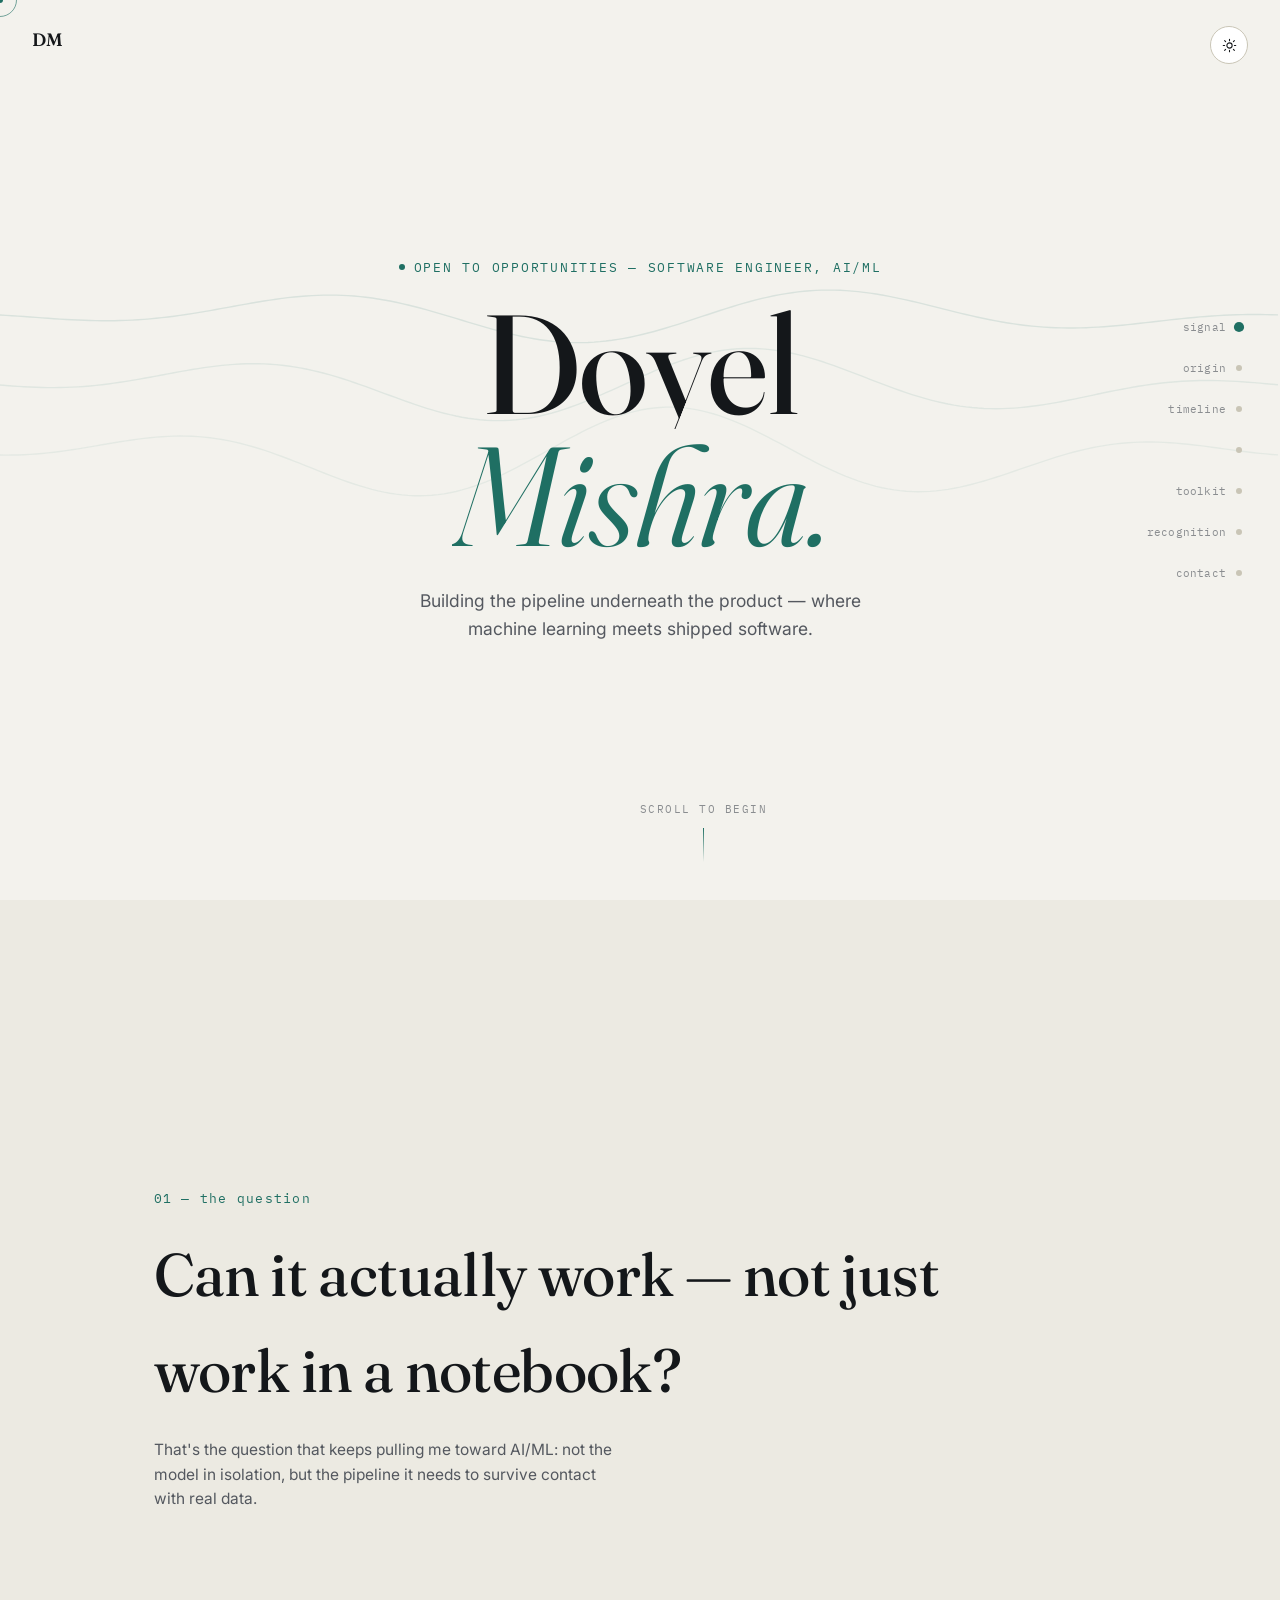
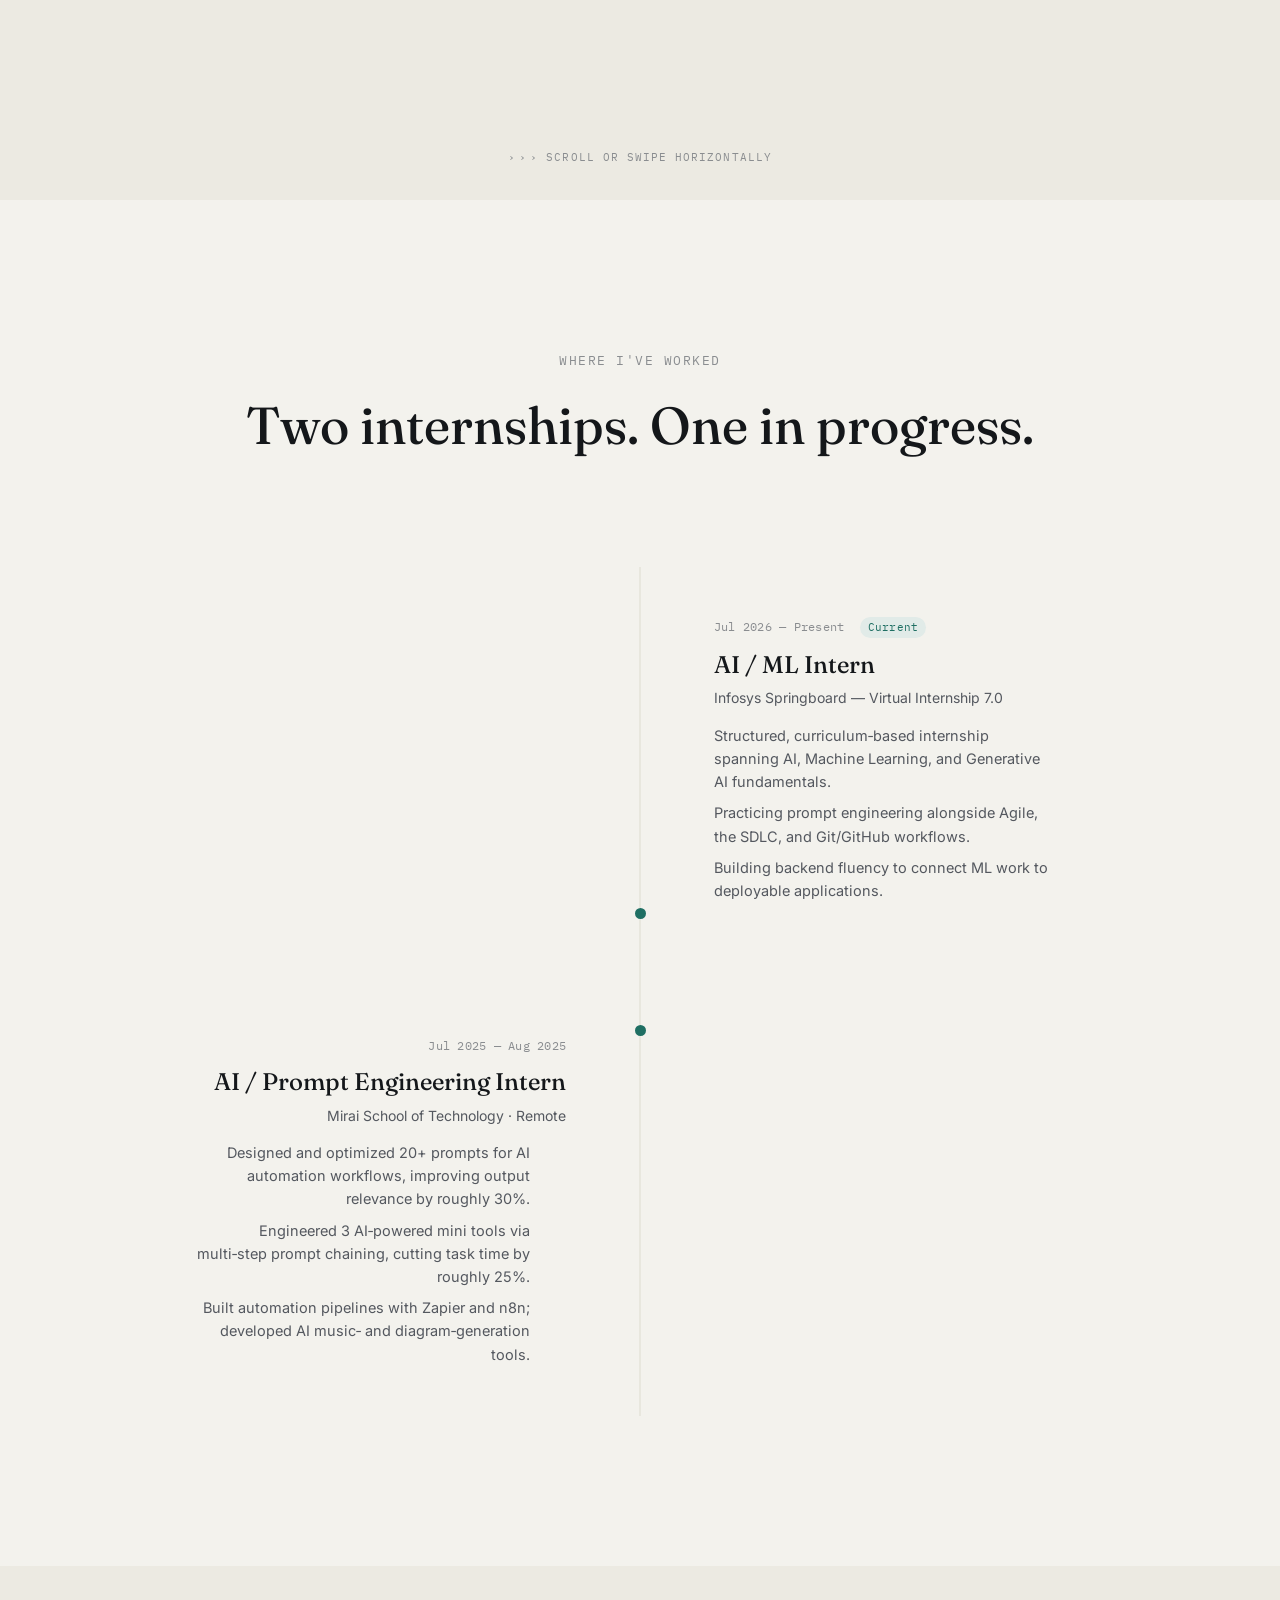
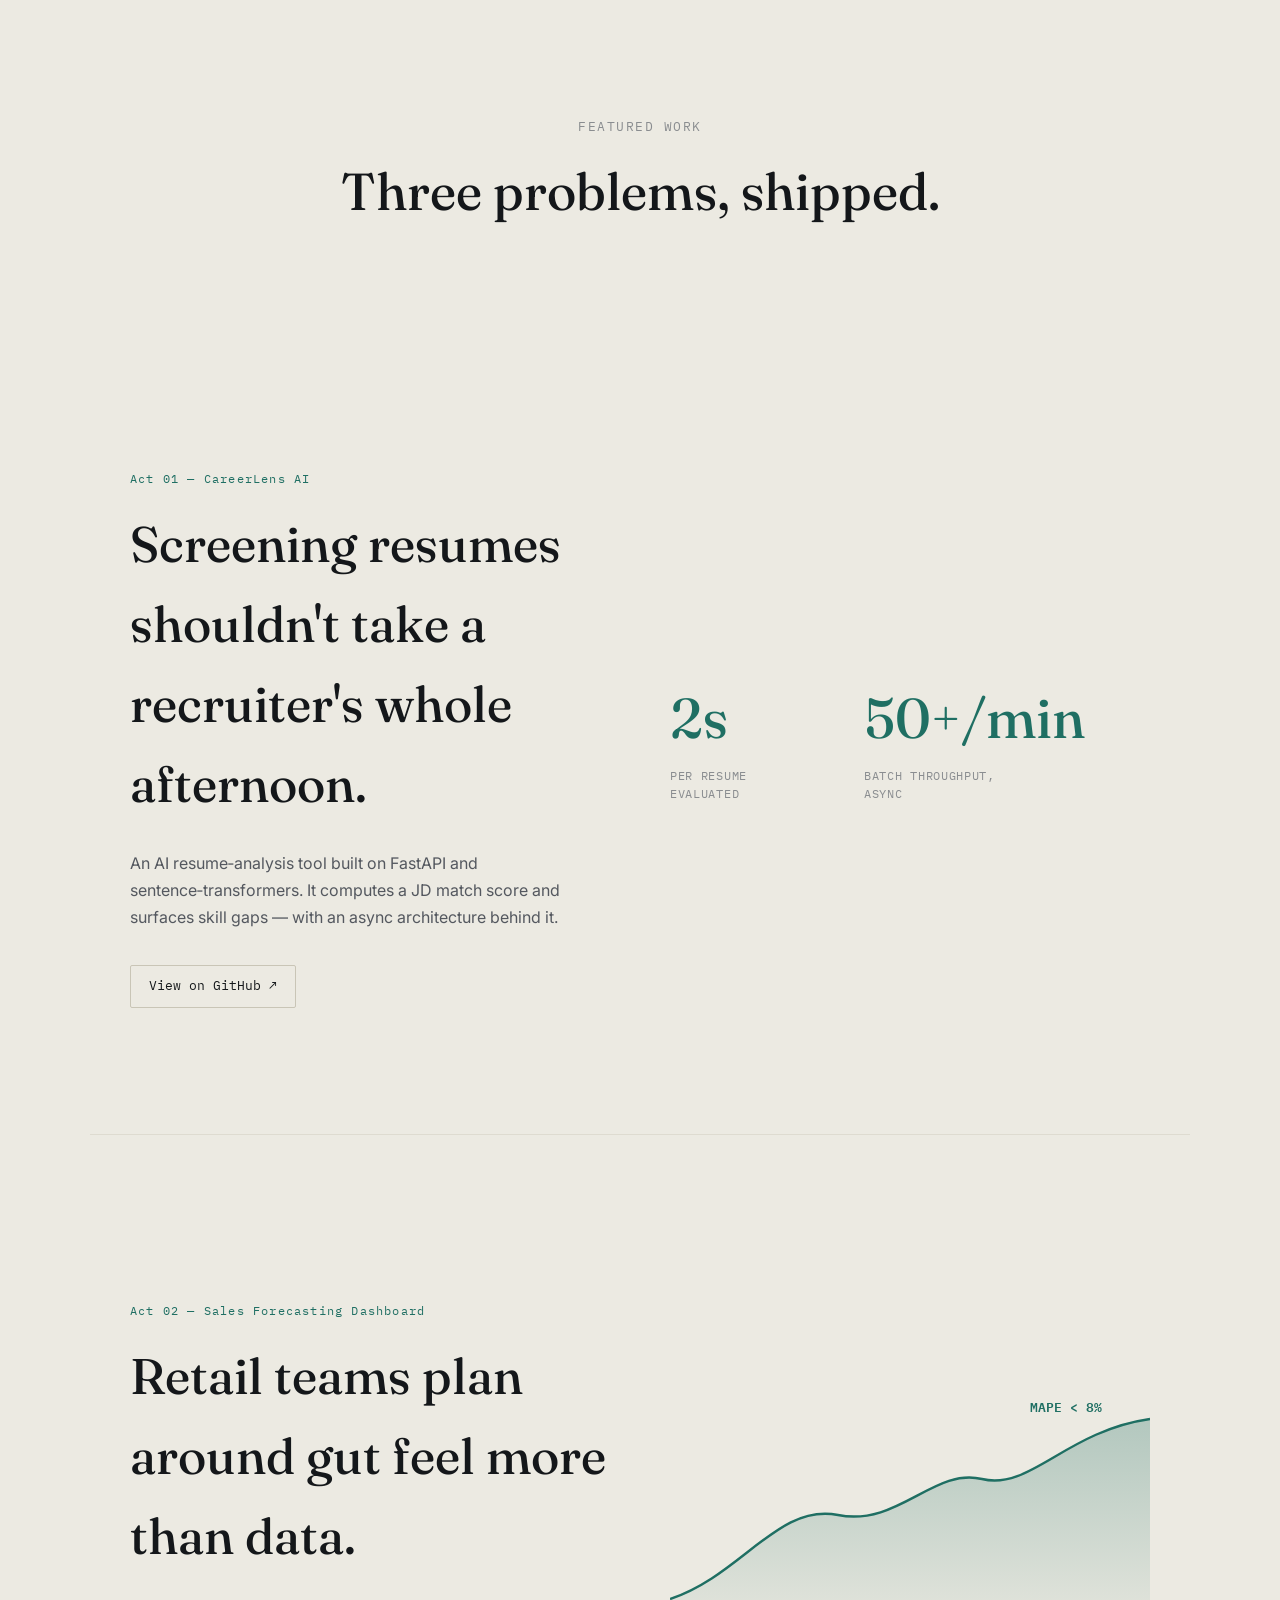
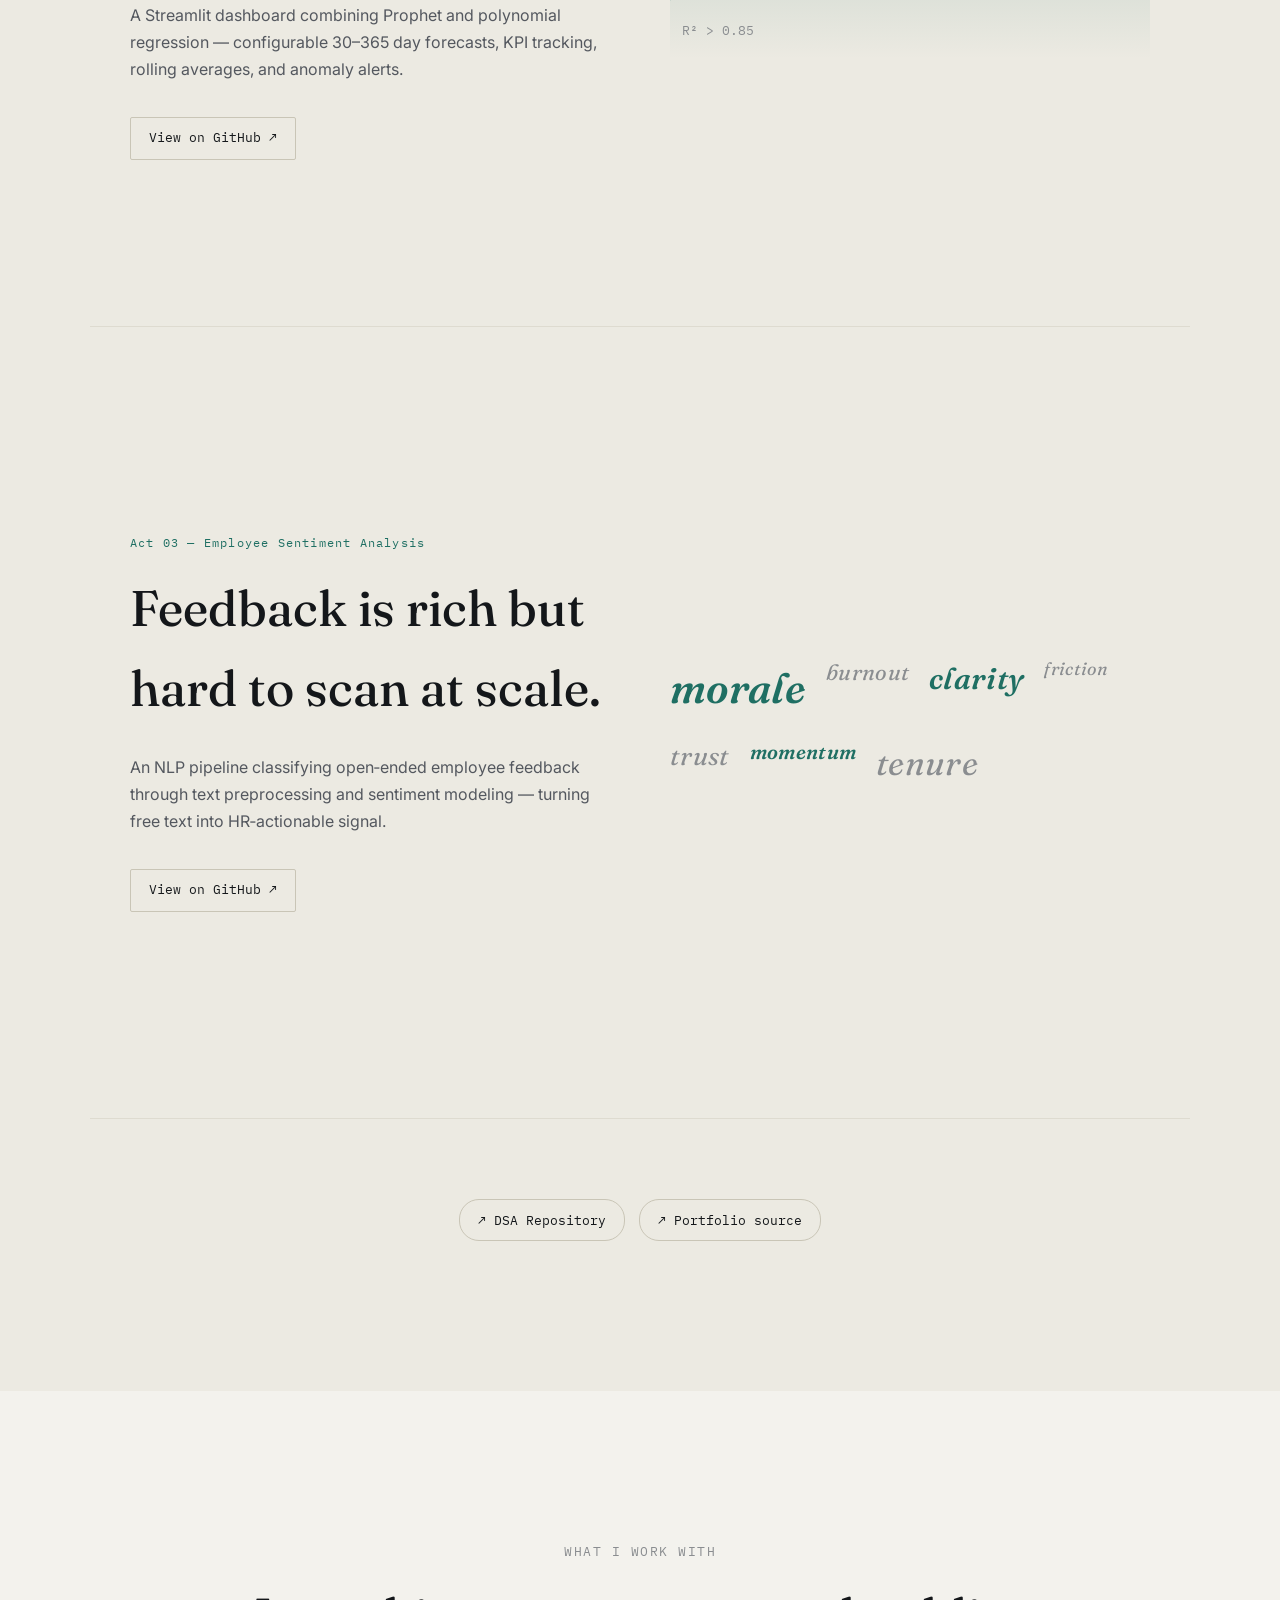
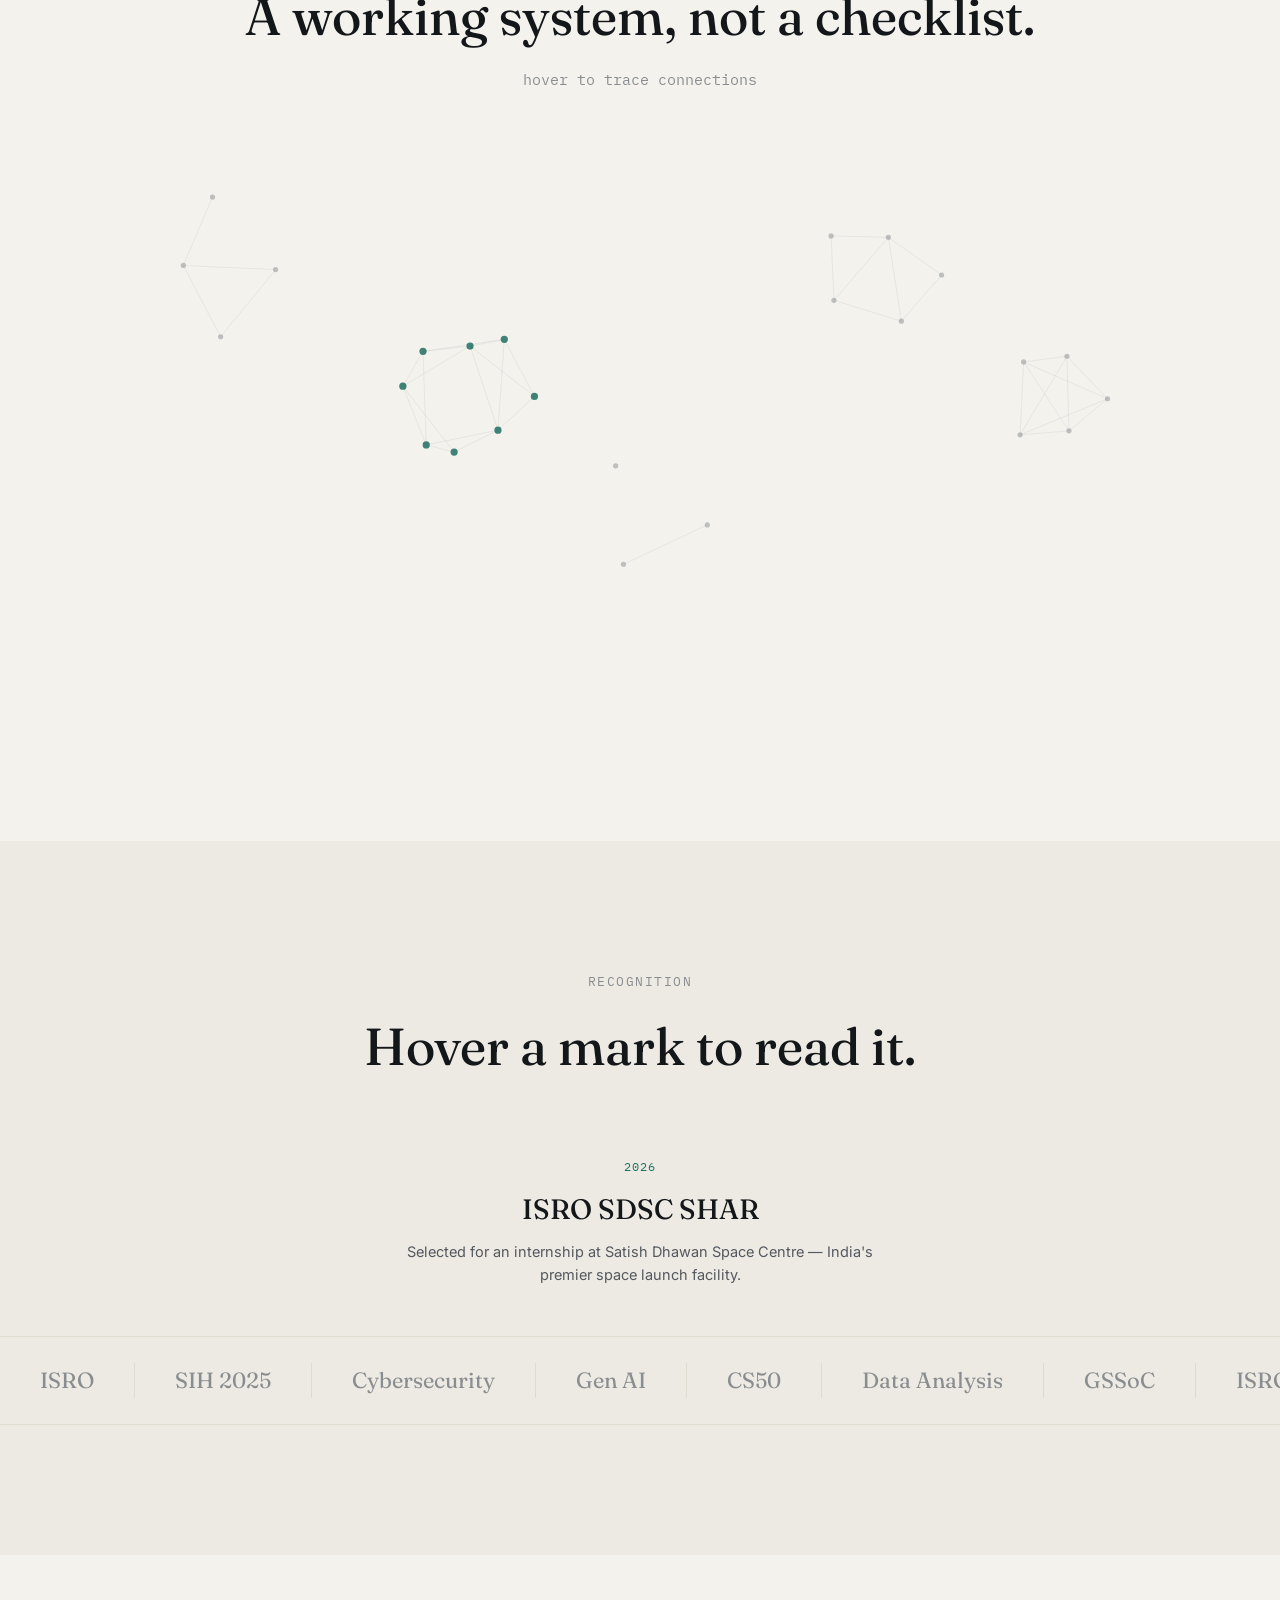
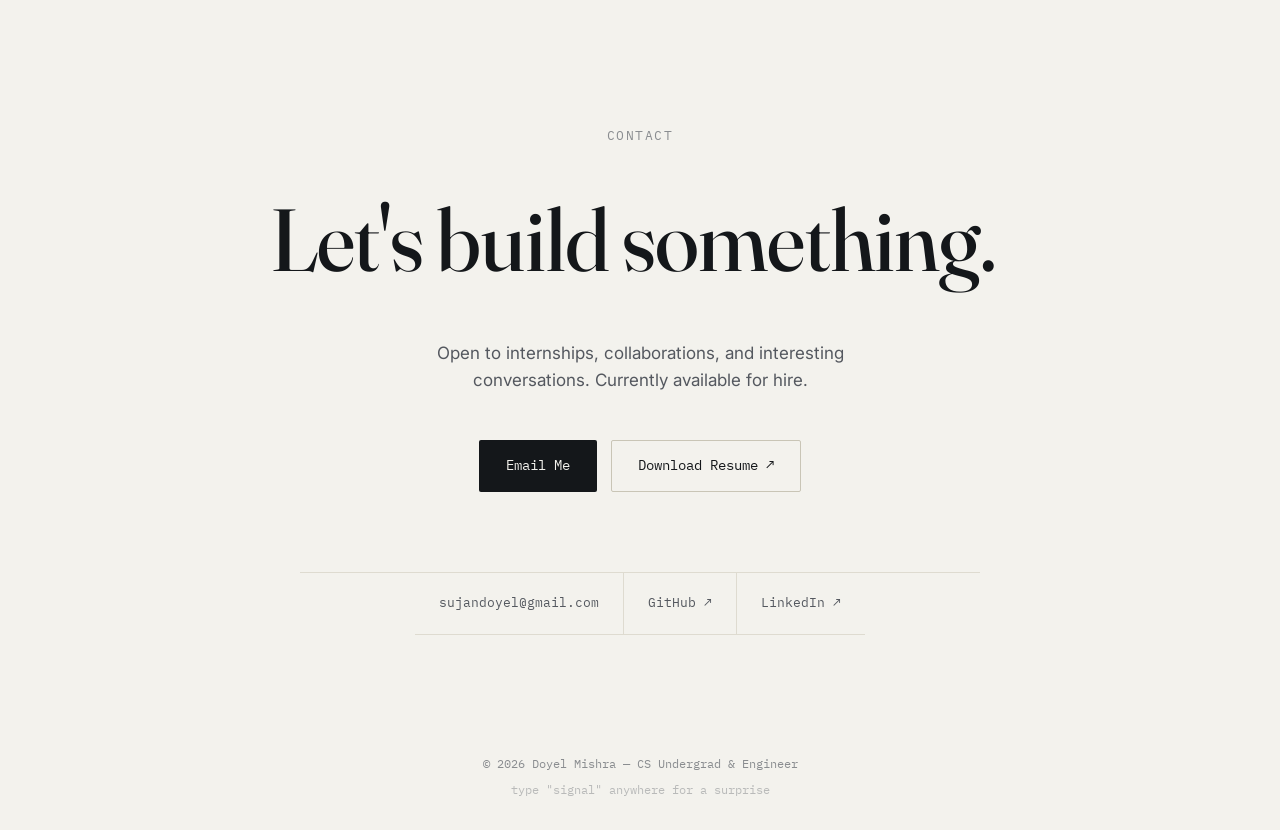
==== commit e52f1f78: "Update index.html" ====
--- a/index.html
+++ b/index.html
@@ -1,1171 +1,853 @@
 <!DOCTYPE html>
-<html lang="en" data-theme="galaxy">
+<html lang="en">
 <head>
-  <meta charset="UTF-8"/>
-  <meta name="viewport" content="width=device-width, initial-scale=1.0"/>
-  <title>Doyel Mishra — CS Undergrad & Developer</title>
-  <link rel="preconnect" href="https://fonts.googleapis.com">
-  <link href="https://fonts.googleapis.com/css2?family=Bebas+Neue&family=DM+Mono:ital,wght@0,300;0,400;0,500;1,300&family=Playfair+Display:ital,wght@0,400;0,700;1,400;1,700&family=Syne:wght@400;600;700;800&display=swap" rel="stylesheet">
-
+<meta charset="UTF-8" />
+<meta name="viewport" content="width=device-width, initial-scale=1.0" />
+<title>Doyel Mishra — Signal</title>
+<meta name="description" content="Doyel Mishra — Software Engineer & AI/ML Engineer. An interactive experience, not a resume." />
+<link rel="preconnect" href="https://fonts.googleapis.com">
+<link rel="preconnect" href="https://fonts.gstatic.com" crossorigin>
+<link href="https://fonts.googleapis.com/css2?family=Fraunces:opsz,wght@9..144,340;9..144,460;9..144,560;9..144,650&family=Inter:wght@400;500;600&family=IBM+Plex+Mono:wght@400;500&display=swap" rel="stylesheet">
 <style>
-/* ============================================================
-   THEME VARIABLES
-============================================================ */
-:root { --transition-speed: 0s; }
-
-[data-theme="galaxy"] {
-  --bg:#03020a;--bg2:#07061a;--surface:#0c0b20;--surface2:#100f28;
-  --border:rgba(130,100,255,0.15);--border2:rgba(130,100,255,0.28);
-  --text:#eeeaf8;--muted:#6a648a;--subtle:#9d97bb;
-  --accent1:#b06bff;--accent2:#00f5c4;--accent3:#ff4dc8;--accent4:#faff4e;
-  --glow1:0 0 60px rgba(176,107,255,0.35);--glow2:0 0 60px rgba(0,245,196,0.3);
-  --font-display:'Bebas Neue',sans-serif;--font-body:'DM Mono',monospace;--font-serif:'Playfair Display',serif;
-  --star-opacity:1;--noise-op:0.06;--card-glow:rgba(176,107,255,0.08);--tag-bg:rgba(176,107,255,0.12);
-}
-[data-theme="dreamy"] {
-
-  --bg:#f5f7ff;
-  --bg2:#eef2ff;
-
-  --surface:rgba(255,255,255,0.72);
-  --surface2:rgba(255,255,255,0.92);
-
-  --text:#0f172a;
-  --muted:#64748b;
-  --subtle:#334155;
-
-  --border:rgba(99,102,241,0.08);
-  --border2:rgba(99,102,241,0.18);
-
-  --accent1:#7c3aed;
-  --accent2:#06b6d4;
-  --accent3:#ec4899;
-  --accent4:#6366f1;
-
-  --glow1:0 10px 40px rgba(124,58,237,0.16);
-  --glow2:0 10px 40px rgba(6,182,212,0.14);
-
-  --font-display:'Syne',sans-serif;
-  --font-body:'DM Mono',monospace;
-  --font-serif:'Playfair Display',serif;
-
-  --star-opacity:0;
-  --noise-op:0.012;
-
-  --card-glow:rgba(124,58,237,0.08);
-  --tag-bg:rgba(124,58,237,0.06);
-}
-
-/* ============================================================
-   SCROLL PROGRESS BAR
-============================================================ */
-#scroll-bar {
-  position:fixed;top:0;left:0;height:2px;z-index:9999;
-  background:linear-gradient(90deg,var(--accent1),var(--accent2),var(--accent3));
-  width:0%;transition:width 0.1s linear;
-}
-
-/* ============================================================
-   UNIVERSE MORPH RIPPLE
-============================================================ */
-#ripple-canvas { position:fixed;inset:0;z-index:10000;pointer-events:none;opacity:0; }
-
-/* ============================================================
-   BASE
-============================================================ */
-*{margin:0;padding:0;box-sizing:border-box;}
-html{scroll-behavior:smooth;}
-body {
-  background:var(--bg);color:var(--text);font-family:var(--font-body);
-  font-size:14px;overflow-x:hidden;cursor:none;
-  transition:background 0.3s,color 0.3s;
-}
-body::before {
-  content:'';position:fixed;inset:0;z-index:0;pointer-events:none;
-  background-image:url("data:image/svg+xml,%3Csvg viewBox='0 0 256 256' xmlns='http://www.w3.org/2000/svg'%3E%3Cfilter id='n'%3E%3CfeTurbulence type='fractalNoise' baseFrequency='0.85' numOctaves='4' stitchTiles='stitch'/%3E%3C/filter%3E%3Crect width='100%25' height='100%25' filter='url(%23n)' opacity='0.04'/%3E%3C/svg%3E");
-  opacity:var(--noise-op);
-}
-body::after{
-  content:'';position:fixed;inset:0;z-index:0;pointer-events:none;
-  background:repeating-linear-gradient(0deg,transparent,transparent 2px,rgba(0,0,0,0.015) 2px,rgba(0,0,0,0.015) 4px);
-  opacity:1;
-}
-[data-theme="dreamy"] body::after{opacity:0.4;}
-
-/* ============================================================
-   STARFIELD
-============================================================ */
-#stars{position:fixed;inset:0;z-index:0;pointer-events:none;opacity:var(--star-opacity);transition:opacity 0.8s;}
-#stars canvas{position:absolute;inset:0;width:100%;height:100%;}
-
-/* ============================================================
-   DREAMY / GALAXY BLOBS
-============================================================ */
-.dreamy-shapes{position:fixed;inset:0;z-index:0;pointer-events:none;opacity:0;transition:opacity 0.8s;}
-[data-theme="dreamy"] .dreamy-shapes{opacity:1;}
-.shape{position:absolute;border-radius:50%;filter:blur(80px);animation:float 12s ease-in-out infinite alternate;}
-.sh1{width:600px;height:600px;background:rgba(180,140,90,0.18);top:-150px;left:-150px;animation-delay:0s;}
-.sh2{width:500px;height:500px;background:rgba(90,140,100,0.14);bottom:-100px;right:-100px;animation-delay:-5s;}
-.sh3{width:350px;height:350px;background:rgba(192,57,43,0.1);top:40%;left:55%;animation-delay:-9s;}
-.sh4{width:280px;height:280px;background:rgba(120,80,30,0.12);top:20%;right:15%;animation-delay:-3s;}
-.galaxy-blobs{position:fixed;inset:0;z-index:0;pointer-events:none;opacity:1;transition:opacity 0.8s;}
-[data-theme="dreamy"] .galaxy-blobs{opacity:0;}
-.gblob{position:absolute;border-radius:50%;filter:blur(130px);animation:drift 18s ease-in-out infinite alternate;}
-.gb1{width:700px;height:700px;background:rgba(100,60,200,0.2);top:-200px;left:-200px;}
-.gb2{width:600px;height:600px;background:rgba(0,180,140,0.15);bottom:-200px;right:-100px;animation-delay:-8s;}
-.gb3{width:400px;height:400px;background:rgba(200,30,150,0.12);top:35%;left:40%;animation-delay:-14s;}
-@keyframes drift{from{transform:translate(0,0) scale(1);}to{transform:translate(50px,40px) scale(1.1);}}
-@keyframes float{from{transform:translate(0,0) rotate(0deg);}to{transform:translate(30px,20px) rotate(8deg);}}
-
-/* ============================================================
-   CUSTOM CURSOR
-============================================================ */
-.trail-dot{position:fixed;width:5px;height:5px;border-radius:50%;pointer-events:none;z-index:9997;mix-blend-mode:difference;transition:opacity 0.4s;}
-.cursor{width:12px;height:12px;background:var(--accent1);border-radius:50%;position:fixed;top:0;left:0;pointer-events:none;z-index:9999;mix-blend-mode:difference;transition:background 0.4s,transform 0.15s,width 0.2s,height 0.2s;}
-.cursor-ring{width:40px;height:40px;border:1.5px solid var(--accent1);border-radius:50%;position:fixed;top:0;left:0;pointer-events:none;z-index:9998;transition:all 0.08s ease,border-color 0.4s;opacity:0.6;}
-.cursor.hovering{transform:scale(2.5);}
-
-/* ============================================================
-   THEME TOGGLE
-============================================================ */
-.theme-toggle {
-  position:fixed;bottom:2rem;right:2rem;z-index:5000;
-  width:64px;height:64px;border-radius:50%;
-  border:2px solid var(--border2);background:var(--surface);cursor:none;
-  display:flex;align-items:center;justify-content:center;font-size:1.6rem;
-  box-shadow:var(--glow1);transition:box-shadow 0.4s,border-color 0.4s,background 0.4s;overflow:hidden;
-}
-.theme-toggle::before {
-  content:'';position:absolute;inset:0;border-radius:50%;
-  background:conic-gradient(var(--accent1),var(--accent2),var(--accent3),var(--accent1));
-  opacity:0;transition:opacity 0.3s;animation:spin 3s linear infinite;
-}
-@keyframes spin{to{transform:rotate(360deg);}}
-.theme-toggle:hover::before{opacity:0.3;}
-.theme-toggle .icon-galaxy{transition:opacity 0.3s,transform 0.3s;}
-.theme-toggle .icon-dreamy{position:absolute;transition:opacity 0.3s,transform 0.3s;}
-[data-theme="galaxy"] .icon-galaxy{opacity:1;transform:scale(1);}
-[data-theme="galaxy"] .icon-dreamy{opacity:0;transform:scale(0.5) rotate(90deg);}
-[data-theme="dreamy"] .icon-galaxy{opacity:0;transform:scale(0.5) rotate(-90deg);}
-[data-theme="dreamy"] .icon-dreamy{opacity:1;transform:scale(1);}
-.toggle-label{position:fixed;bottom:2rem;right:7rem;z-index:5000;font-size:10px;letter-spacing:0.15em;text-transform:uppercase;color:var(--muted);padding:0.4rem 0.8rem;border:1px solid var(--border);border-radius:4px;background:var(--surface);opacity:0;transition:opacity 0.3s;pointer-events:none;}
-.theme-toggle:hover+.toggle-label{opacity:1;}
-
-/* ============================================================
-   NAV — enhanced with active indicator
-============================================================ */
-nav {
-  position:fixed;top:0;left:0;right:0;z-index:100;
-  padding:1.2rem 5%;display:flex;align-items:center;justify-content:space-between;
-  border-bottom:1px solid var(--border);
-  background:rgba(3,2,10,0.7);backdrop-filter:blur(32px) saturate(180%);
-  transition:background 0.4s,border-color 0.4s;
-}
-[data-theme="dreamy"] nav{background:rgba(240,235,225,0.92);}
-.nav-logo{font-family:var(--font-display);font-size:1.8rem;letter-spacing:0.04em;color:var(--text);transition:color 0.4s;}
-.nav-logo .accent{color:var(--accent1);}
-.nav-links{list-style:none;display:flex;gap:2rem;}
-.nav-links a{
-  color:var(--muted);text-decoration:none;font-size:11px;letter-spacing:0.14em;text-transform:uppercase;
-  transition:color 0.2s;position:relative;
-}
-.nav-links a::after{content:'';position:absolute;bottom:-3px;left:0;right:0;height:1px;background:var(--accent1);transform:scaleX(0);transform-origin:left;transition:transform 0.25s;}
-.nav-links a:hover,.nav-links a.active{color:var(--accent1);}
-.nav-links a:hover::after,.nav-links a.active::after{transform:scaleX(1);}
-.nav-dot{width:7px;height:7px;border-radius:50%;background:var(--accent2);animation:pulse 2s infinite;}
-.nav-status{display:flex;align-items:center;gap:0.5rem;font-size:11px;color:var(--muted);letter-spacing:0.08em;}
-@keyframes pulse{0%,100%{opacity:1;box-shadow:0 0 0 0 rgba(0,245,196,0.5);}50%{opacity:0.7;box-shadow:0 0 0 6px rgba(0,245,196,0);}}
-[data-theme="dreamy"] .nav-dot{background:var(--accent1);}
-
-/* ============================================================
-   LAYOUT
-============================================================ */
-.wrapper{position:relative;z-index:1;}
-
-/* ============================================================
-   HERO — with typewriter
-============================================================ */
-.hero{min-height:100vh;padding:0 5%;display:flex;align-items:center;position:relative;overflow:hidden;}
-.hero-mesh{position:absolute;inset:0;z-index:0;pointer-events:none;opacity:0.6;}
-[data-theme="dreamy"] .hero-mesh{opacity:0.35;}
-.hero-inner{position:relative;z-index:1;}
-.hero-inner{max-width:1000px;padding-top:7rem;padding-bottom:6rem;}
-
-/* Glitchy tag */
-.hero-tag {
-  display:inline-flex;align-items:center;gap:0.6rem;
-  border:1px solid var(--border2);border-radius:4px;padding:0.4rem 1rem;
-  font-size:10px;letter-spacing:0.2em;text-transform:uppercase;
-  color:var(--accent2);margin-bottom:2rem;animation:fadeUp 0.6s ease both;position:relative;overflow:hidden;
-}
-.hero-tag::before{content:'';width:7px;height:7px;background:var(--accent2);border-radius:50%;}
-.hero-tag::after{content:attr(data-text);position:absolute;inset:0;display:flex;align-items:center;padding:0.4rem 1rem 0.4rem 2rem;color:var(--accent3);clip-path:polygon(0 0,0 0,0 100%,0 100%);animation:glitch-clip 5s steps(1) infinite;}
-@keyframes glitch-clip{0%,90%,100%{clip-path:polygon(0 0,0 0,0 100%,0 100%);}92%{clip-path:polygon(0 20%,100% 20%,100% 40%,0 40%);transform:translate(-3px);}94%{clip-path:polygon(0 60%,100% 60%,100% 80%,0 80%);transform:translate(3px);}96%{clip-path:polygon(0 0,0 0,0 100%,0 100%);}}
-
-/* BIG NAME */
-.hero-name{font-family:var(--font-display);font-size:clamp(4rem,12vw,10rem);font-weight:800;line-height:0.88;letter-spacing:-0.02em;color:var(--text);animation:fadeUp 0.7s 0.1s ease both;}
-[data-theme="dreamy"] .hero-name{font-style:italic;letter-spacing:-0.01em;}
-.hero-name .line2{display:block;background:linear-gradient(135deg,var(--accent1) 0%,var(--accent2) 50%,var(--accent3) 100%);-webkit-background-clip:text;-webkit-text-fill-color:transparent;background-clip:text;background-size:200% 200%;animation:gradshift 4s ease infinite alternate;}
-@keyframes gradshift{from{background-position:0% 50%;}to{background-position:100% 50%;}}
-
-/* Typewriter sub */
-.hero-descriptor{margin-top:2rem;font-size:13px;color:var(--muted);max-width:580px;line-height:1.9;animation:fadeUp 0.7s 0.2s ease both;}
-.hero-descriptor strong{color:var(--accent2);font-weight:500;}
-.typewriter-line{display:inline;}
-.typewriter-cursor{display:inline-block;width:2px;height:1em;background:var(--accent1);margin-left:2px;vertical-align:middle;animation:blink 1s step-end infinite;}
-@keyframes blink{0%,100%{opacity:1;}50%{opacity:0;}}
-
-.hero-cta{margin-top:3rem;display:flex;gap:1rem;flex-wrap:wrap;animation:fadeUp 0.7s 0.3s ease both;}
-
-/* Roles badge row */
-.hero-roles{display:flex;gap:0.5rem;flex-wrap:wrap;margin-top:1.5rem;animation:fadeUp 0.7s 0.25s ease both;}
-.role-badge{font-size:10px;letter-spacing:0.12em;text-transform:uppercase;padding:0.35rem 0.8rem;border-radius:99px;border:1px solid var(--border2);color:var(--subtle);background:var(--surface);transition:border-color 0.2s,color 0.2s,background 0.2s;}
-.role-badge:hover{border-color:var(--accent1);color:var(--accent1);background:var(--surface2);}
-
-.btn-primary{display:inline-flex;align-items:center;gap:0.5rem;background:var(--accent1);color:#fff;padding:0.9rem 2rem;border-radius:6px;font-family:var(--font-body);font-size:11px;font-weight:500;letter-spacing:0.12em;text-transform:uppercase;text-decoration:none;cursor:none;transition:transform 0.2s,box-shadow 0.2s;position:relative;overflow:hidden;}
-[data-theme="dreamy"] .btn-primary{color:var(--bg);}
-.btn-primary::before{content:'';position:absolute;inset:0;background:linear-gradient(135deg,var(--accent2),var(--accent3));opacity:0;transition:opacity 0.3s;}
-.btn-primary:hover{transform:translateY(-3px);box-shadow:var(--glow1);}
-.btn-primary:hover::before{opacity:1;}
-.btn-primary span{position:relative;z-index:1;}
-.btn-ghost{display:inline-flex;align-items:center;gap:0.5rem;border:1px solid var(--border2);color:var(--text);padding:0.9rem 2rem;border-radius:6px;font-family:var(--font-body);font-size:11px;letter-spacing:0.12em;text-transform:uppercase;text-decoration:none;cursor:none;transition:border-color 0.2s,color 0.2s,transform 0.2s;}
-.btn-ghost:hover{border-color:var(--accent1);color:var(--accent1);transform:translateY(-3px);}
-
-/* Orbit */
-.hero-orbit{position:absolute;right:5%;top:50%;transform:translateY(-50%);width:280px;height:280px;display:none;}
-@media(min-width:1100px){.hero-orbit{display:block;}}
-.orbit-ring{position:absolute;border-radius:50%;border:1px solid var(--border);top:50%;left:50%;transform:translate(-50%,-50%);animation:orbit-spin linear infinite;}
-.ring1{width:180px;height:180px;animation-duration:12s;}
-.ring2{width:250px;height:250px;animation-duration:20s;animation-direction:reverse;}
-.ring3{width:320px;height:320px;animation-duration:30s;}
-@keyframes orbit-spin{to{transform:translate(-50%,-50%) rotate(360deg);}}
-.orbit-dot{position:absolute;width:36px;height:36px;border-radius:50%;background:var(--surface);border:1px solid var(--border2);display:flex;align-items:center;justify-content:center;font-size:1.1rem;top:-18px;left:50%;margin-left:-18px;}
-.orbit-center{position:absolute;top:50%;left:50%;transform:translate(-50%,-50%);width:60px;height:60px;border-radius:50%;background:linear-gradient(135deg,var(--accent1),var(--accent2));display:flex;align-items:center;justify-content:center;font-size:1.5rem;box-shadow:var(--glow1);}
-
-/* marquee */
-.hero-marquee{position:absolute;bottom:0;left:0;right:0;border-top:1px solid var(--border);padding:0.85rem 0;overflow:hidden;font-size:10px;letter-spacing:0.18em;text-transform:uppercase;color:var(--muted);}
-.marquee-track{display:inline-flex;gap:3rem;animation:marquee 30s linear infinite;white-space:nowrap;}
-.marquee-track .hi{color:var(--accent1);}
-.marquee-track .lo{color:var(--accent2);}
-@keyframes marquee{from{transform:translateX(0);}to{transform:translateX(-50%);}}
-
-/* ============================================================
-   SECTION BASE
-============================================================ */
-section{padding:7rem 5%;position:relative;}
-.section-label{display:flex;align-items:center;gap:1rem;font-size:10px;letter-spacing:0.22em;text-transform:uppercase;color:var(--muted);margin-bottom:3rem;}
-.section-label::after{content:'';flex:1;height:1px;background:var(--border);}
-.section-label .num{color:var(--accent1);}
-h2.section-title{font-family:var(--font-display);font-size:clamp(2.2rem,5vw,4rem);font-weight:800;letter-spacing:-0.02em;line-height:1.05;margin-bottom:1rem;transition:color 0.4s;}
-[data-theme="dreamy"] h2.section-title{font-style:italic;}
-
-/* ============================================================
-   ABOUT — with terminal card
-============================================================ */
-#about{max-width:1100px;margin:0 auto;}
-.about-grid{display:grid;grid-template-columns:1fr 1fr;gap:4rem;align-items:start;}
-.about-text p{color:var(--subtle);line-height:1.9;font-size:13.5px;margin-bottom:1.2rem;}
-.about-text p strong{color:var(--text);font-weight:500;}
-
-
-.stat-grid{display:grid;grid-template-columns:1fr 1fr;gap:1px;background:var(--border);border:1px solid var(--border);border-radius:12px;overflow:hidden;}
-.stat-box{background:var(--surface);padding:2rem 1.5rem;transition:background 0.25s,transform 0.2s;position:relative;overflow:hidden;}
-.stat-num.counting{display:inline-block;transition:transform 0.1s;}
-.stat-box:hover{background:var(--surface2);transform:scale(1.02);}
-.stat-box::before{content:'';position:absolute;inset:0;background:radial-gradient(circle at top left,var(--card-glow),transparent 70%);opacity:0;transition:opacity 0.3s;}
-.stat-box:hover::before{opacity:1;}
-.stat-num{font-family:var(--font-display);font-size:2.5rem;font-weight:800;color:var(--accent1);line-height:1;}
-[data-theme="dreamy"] .stat-num{font-style:normal;}
-.stat-label{color:var(--muted);font-size:10px;letter-spacing:0.12em;text-transform:uppercase;margin-top:0.4rem;}
-
-/* ============================================================
-   SKILLS — with animated bars
-============================================================ */
-#skills{background:var(--surface);}
-.skills-inner{max-width:1100px;margin:0 auto;}
-.skills-grid{display:grid;grid-template-columns:repeat(auto-fit,minmax(240px,1fr));gap:1px;background:var(--border);border:1px solid var(--border);border-radius:12px;overflow:hidden;}
-.skill-block{background:var(--surface);padding:2.2rem 2rem;transition:background 0.25s;position:relative;overflow:hidden;}
-.skill-block:hover{background:var(--surface2);}
-.skill-block::before{content:'';position:absolute;top:0;left:0;right:0;height:2px;background:linear-gradient(90deg,var(--accent1),var(--accent2),var(--accent3));transform:scaleX(0);transform-origin:left;transition:transform 0.35s ease;}
-.skill-block:hover::before{transform:scaleX(1);}
-.skill-icon{font-size:1.8rem;margin-bottom:1rem;}
-.skill-name{font-family:var(--font-display);font-size:1.1rem;font-weight:700;color:var(--text);margin-bottom:0.8rem;}
-[data-theme="dreamy"] .skill-name{font-style:italic;font-size:1.3rem;}
-.skill-tags{display:flex;flex-wrap:wrap;gap:0.4rem;margin-top:0.6rem;}
-.tag{font-size:10px;letter-spacing:0.08em;text-transform:uppercase;padding:0.3rem 0.7rem;border-radius:4px;border:1px solid var(--border2);color:var(--muted);background:var(--tag-bg);transition:border-color 0.2s,color 0.2s,transform 0.15s;}
-.tag:hover{border-color:var(--accent1);color:var(--accent1);transform:translateY(-2px);}
-.tag.v{border-color:rgba(176,107,255,0.3);color:var(--accent1);}
-.tag.t{border-color:rgba(0,245,196,0.3);color:var(--accent2);}
-.tag.p{border-color:rgba(255,77,200,0.3);color:var(--accent3);}
-
-/* Skill proficiency bars */
-.skill-bars{margin-top:1.2rem;display:flex;flex-direction:column;gap:0.6rem;}
-.skill-bar-item{display:flex;align-items:center;gap:0.8rem;}
-.skill-bar-label{font-size:10px;color:var(--muted);width:70px;letter-spacing:0.06em;flex-shrink:0;}
-.skill-bar-track{flex:1;height:3px;background:var(--border);border-radius:99px;overflow:hidden;}
-.skill-bar-fill{height:100%;border-radius:99px;background:linear-gradient(90deg,var(--accent1),var(--accent2));width:0%;transition:width 1.2s cubic-bezier(0.16,1,0.3,1);}
-.skill-bar-fill.animated{width:var(--target-w);}
-
-/* ============================================================
-   PROJECTS — BENTO GRID
-============================================================ */
-#projects{max-width:1200px;margin:0 auto;}
-.projects-bento{display:grid;grid-template-columns:repeat(12,1fr);grid-template-rows:auto;gap:1px;background:var(--border);border:1px solid var(--border);border-radius:16px;overflow:hidden;}
-.p-card{background:var(--surface);padding:2.2rem 2rem;transition:background 0.3s;position:relative;overflow:hidden;cursor:none;text-decoration:none;color:inherit;display:flex;flex-direction:column;justify-content:space-between;}
-.p-card:hover{background:var(--surface2);}
-.p-card{transform-style:preserve-3d;will-change:transform;}
-.p-card::after{content:'↗';position:absolute;top:1.5rem;right:1.5rem;font-size:1.2rem;color:var(--muted);transition:transform 0.2s,color 0.2s;}
-.p-card:hover::after{transform:translate(4px,-4px);color:var(--accent1);}
-.p-card.feat{grid-column:span 7;min-height:260px;}
-.p-card.tall{grid-column:span 5;min-height:260px;}
-.p-card.wide{grid-column:span 6;min-height:220px;}
-.p-card.slim{grid-column:span 4;min-height:200px;}
-.p-card::before{content:'';position:absolute;top:0;left:0;bottom:0;width:2px;background:linear-gradient(180deg,var(--accent1),var(--accent2));transform:scaleY(0);transform-origin:top;transition:transform 0.35s;}
-.p-card:hover::before{transform:scaleY(1);}
-
-/* Hover spotlight effect */
-.p-card .spotlight{position:absolute;inset:0;opacity:0;background:radial-gradient(circle 200px at var(--mx,50%) var(--my,50%),var(--card-glow),transparent);transition:opacity 0.3s;pointer-events:none;}
-.p-card:hover .spotlight{opacity:1;}
-
-.p-num{font-size:10px;letter-spacing:0.18em;color:var(--muted);text-transform:uppercase;margin-bottom:0.5rem;}
-.p-badge{display:inline-block;margin-bottom:0.5rem;font-size:9px;letter-spacing:0.14em;text-transform:uppercase;padding:0.2rem 0.7rem;border-radius:99px;background:linear-gradient(135deg,rgba(176,107,255,0.2),rgba(0,245,196,0.15));border:1px solid rgba(176,107,255,0.3);color:var(--accent1);}
-[data-theme="dreamy"] .p-badge{background:rgba(192,80,138,0.08);border-color:rgba(192,80,138,0.3);}
-.p-title{font-family:var(--font-display);font-size:1.35rem;font-weight:700;margin-bottom:0.7rem;line-height:1.2;}
-[data-theme="dreamy"] .p-title{font-style:italic;font-size:1.6rem;}
-.p-desc{color:var(--muted);font-size:12px;line-height:1.75;flex:1;}
-.p-stack{display:flex;gap:0.4rem;flex-wrap:wrap;margin-top:1rem;}
-.p-tech{font-size:9px;letter-spacing:0.1em;text-transform:uppercase;padding:0.2rem 0.6rem;border-radius:99px;background:rgba(255,255,255,0.04);border:1px solid var(--border2);color:var(--subtle);}
-
-/* ============================================================
-   EXPERIENCE
-============================================================ */
-#experience{background:var(--surface);}
-.exp-inner{max-width:1100px;margin:0 auto;}
-.timeline{display:flex;flex-direction:column;gap:1px;background:var(--border);border:1px solid var(--border);border-radius:12px;overflow:hidden;}
-.t-item{background:var(--surface);padding:2.2rem 2.5rem;display:grid;grid-template-columns:180px 1fr;gap:2rem;transition:background 0.25s;position:relative;overflow:hidden;}
-.t-item:hover{background:var(--surface2);}
-.t-item::before{content:'';position:absolute;left:0;top:0;bottom:0;width:3px;background:linear-gradient(180deg,var(--accent1),var(--accent2));transform:scaleY(0);transform-origin:top;transition:transform 0.4s;}
-.t-item:hover::before{transform:scaleY(1);}
-.t-date{color:var(--muted);font-size:10px;letter-spacing:0.12em;text-transform:uppercase;padding-top:0.2rem;}
-.t-role{font-family:var(--font-display);font-size:1.15rem;font-weight:700;margin-bottom:0.3rem;}
-[data-theme="dreamy"] .t-role{font-style:italic;font-size:1.35rem;}
-.t-org{color:var(--accent2);font-size:11px;letter-spacing:0.1em;margin-bottom:1rem;}
-.t-bullets{list-style:none;}
-.t-bullets li{color:var(--muted);font-size:12px;line-height:1.75;padding-left:1.4rem;position:relative;margin-bottom:0.4rem;}
-.t-bullets li::before{content:'▸';position:absolute;left:0;color:var(--accent1);font-size:10px;top:3px;}
-
-/* ============================================================
-   OPEN SOURCE
-============================================================ */
-#opensource{max-width:1100px;margin:0 auto;}
-.oss-chips{display:flex;flex-wrap:wrap;gap:0.8rem;}
-.oss-chip{display:flex;align-items:center;gap:0.6rem;border:1px solid var(--border2);border-radius:8px;padding:0.7rem 1.2rem;font-size:12px;color:var(--subtle);transition:border-color 0.2s,color 0.2s,background 0.2s,transform 0.2s;background:var(--surface);}
-.oss-chip:hover{border-color:var(--accent1);color:var(--accent1);background:var(--surface2);transform:translateY(-3px);}
-.oss-chip .dot{width:6px;height:6px;border-radius:50%;background:var(--accent1);flex-shrink:0;}
-
-/* ============================================================
-   ACHIEVEMENTS
-============================================================ */
-#achievements{background:var(--surface);}
-.ach-inner{max-width:1100px;margin:0 auto;}
-.ach-grid{display:grid;grid-template-columns:repeat(auto-fit,minmax(270px,1fr));gap:1px;background:var(--border);border:1px solid var(--border);border-radius:12px;overflow:hidden;}
-.ach-card{background:var(--surface);padding:2rem 1.8rem;transition:background 0.25s,transform 0.2s;position:relative;overflow:hidden;cursor:default;}
-.ach-card:hover{background:var(--surface2);}
-.ach-card::after{content:'';position:absolute;bottom:0;left:0;right:0;height:1px;background:linear-gradient(90deg,transparent,var(--accent1),var(--accent2),transparent);transform:scaleX(0);transform-origin:center;transition:transform 0.4s;}
-.ach-card:hover::after{transform:scaleX(1);}
-.ach-icon{font-size:2.2rem;margin-bottom:0.8rem;display:block;}
-.ach-title{font-family:var(--font-display);font-size:1rem;font-weight:700;margin-bottom:0.4rem;}
-[data-theme="dreamy"] .ach-title{font-style:italic;font-size:1.2rem;}
-.ach-sub{color:var(--muted);font-size:12px;line-height:1.65;}
-
-/* ============================================================
-   CONTACT
-============================================================ */
-#contact{max-width:1100px;margin:0 auto;text-align:center;}
-.contact-email{font-family:var(--font-display);font-size:clamp(1.6rem,5vw,3.5rem);font-weight:800;letter-spacing:-0.01em;color:var(--text);text-decoration:none;display:inline-block;margin:2rem 0;transition:color 0.2s;position:relative;}
-[data-theme="dreamy"] .contact-email{font-style:italic;}
-.contact-email::after{content:'';position:absolute;bottom:-4px;left:0;right:0;height:2px;background:linear-gradient(90deg,var(--accent1),var(--accent2),var(--accent3));transform:scaleX(0);transform-origin:center;transition:transform 0.4s ease;}
-.contact-email:hover{color:var(--accent1);}
-.contact-email:hover::after{transform:scaleX(1);}
-.contact-links{display:flex;justify-content:center;gap:1rem;flex-wrap:wrap;margin-top:2rem;}
-.contact-link{display:inline-flex;align-items:center;gap:0.5rem;border:1px solid var(--border2);color:var(--muted);padding:0.75rem 1.5rem;border-radius:8px;font-size:11px;letter-spacing:0.12em;text-transform:uppercase;text-decoration:none;cursor:none;transition:border-color 0.2s,color 0.2s,background 0.2s,transform 0.2s;}
-.contact-link:hover{border-color:var(--accent2);color:var(--accent2);background:var(--surface2);transform:translateY(-3px);}
-
-/* Available for hire badge */
-.hire-badge{display:inline-flex;align-items:center;gap:0.6rem;background:rgba(0,245,196,0.08);border:1px solid rgba(0,245,196,0.3);border-radius:99px;padding:0.5rem 1.2rem;font-size:11px;color:var(--accent2);letter-spacing:0.1em;margin-bottom:1rem;}
-.hire-dot{width:8px;height:8px;border-radius:50%;background:var(--accent2);animation:pulse 2s infinite;}
-
-/* ============================================================
-   FOOTER
-============================================================ */
-footer{border-top:1px solid var(--border);padding:1.8rem 5%;display:flex;justify-content:space-between;align-items:center;font-size:11px;color:var(--muted);letter-spacing:0.08em;}
-footer a{color:var(--muted);text-decoration:none;}
-footer a:hover{color:var(--accent1);}
-
-/* ============================================================
-   ANIMATIONS
-============================================================ */
-@keyframes fadeUp{from{opacity:0;transform:translateY(28px);}to{opacity:1;transform:translateY(0);}}
-.reveal{opacity:0;transform:translateY(30px);transition:opacity 0.7s ease,transform 0.7s ease;}
-.reveal.visible{opacity:1;transform:translateY(0);}
-.reveal-delay-1{transition-delay:0.1s;}
-.reveal-delay-2{transition-delay:0.2s;}
-.reveal-delay-3{transition-delay:0.3s;}
-
-/* ============================================================
-   MOBILE
-============================================================ */
-@media(max-width:768px){
-  .about-grid{grid-template-columns:1fr;}
-  .t-item{grid-template-columns:1fr;gap:0.5rem;}
-  .p-card.feat,.p-card.tall,.p-card.wide,.p-card.slim{grid-column:span 12;}
-  footer{flex-direction:column;gap:0.5rem;text-align:center;}
-  .hero-orbit{display:none;}
-}
+  :root{
+    --bg:#F3F2ED; --bg-alt:#ECEAE2; --surface:#FFFFFF; --surface-2:#FAF9F5;
+    --ink:#14171A; --ink-soft:#54585F; --ink-faint:#8A8D90;
+    --line:#DEDBD0; --line-strong:#C9C5B6;
+    --signal:#1F6F63; --signal-strong:#154C43; --signal-soft:#E1EBE8;
+    --amber:#A97423; --amber-soft:#F2E6D1;
+    --ease:cubic-bezier(.16,1,.3,1);
+  }
+  [data-theme="dark"]{
+    --bg:#0A0C0E; --bg-alt:#111417; --surface:#161A1D; --surface-2:#1B1F22;
+    --ink:#ECEAE3; --ink-soft:#A7ABB1; --ink-faint:#63676C;
+    --line:#25292D; --line-strong:#343A3F;
+    --signal:#57C4B2; --signal-strong:#8FDBCD; --signal-soft:#132925;
+    --amber:#E3AC58; --amber-soft:#2A2115;
+  }
+  *{margin:0;padding:0;box-sizing:border-box;}
+  html{scroll-behavior:smooth;}
+  @media (prefers-reduced-motion: reduce){ html{scroll-behavior:auto;} }
+  body{
+    background:var(--bg); color:var(--ink); font-family:'Inter',-apple-system,sans-serif;
+    font-size:16px; line-height:1.6; -webkit-font-smoothing:antialiased;
+    transition:background .6s var(--ease), color .6s var(--ease); overflow-x:hidden;
+  }
+  ::selection{ background:var(--signal); color:#fff; }
+  a{ color:inherit; text-decoration:none; }
+  .display{ font-family:'Fraunces', serif; font-optical-sizing:auto; }
+  .mono{ font-family:'IBM Plex Mono', monospace; letter-spacing:.02em; }
+  .wrap{ max-width:1180px; margin:0 auto; padding:0 40px; }
+  @media (max-width:640px){ .wrap{ padding:0 22px; } }
+  section, .chapter{ position:relative; }
+
+  /* ---------------- custom cursor ---------------- */
+  .cursor-dot, .cursor-ring{ position:fixed; top:0; left:0; pointer-events:none; z-index:999; border-radius:50%; transform:translate(-50%,-50%); }
+  .cursor-dot{ width:6px; height:6px; background:var(--signal); transition:opacity .2s; }
+  .cursor-ring{ width:34px; height:34px; border:1px solid var(--signal); opacity:.6; transition:width .25s var(--ease), height .25s var(--ease), opacity .25s, border-color .25s; }
+  body.cursor-active .cursor-ring.grow{ width:64px; height:64px; opacity:.9; background:var(--signal-soft); }
+  @media (hover:none), (pointer:coarse){ .cursor-dot,.cursor-ring{ display:none; } }
+
+  /* ---------------- loader ---------------- */
+  #loader{
+    position:fixed; inset:0; z-index:1000; background:var(--bg);
+    display:flex; align-items:center; justify-content:center; flex-direction:column; gap:18px;
+    transition:opacity .7s var(--ease), visibility .7s var(--ease);
+  }
+  #loader.hidden{ opacity:0; visibility:hidden; pointer-events:none; }
+  #loader svg{ width:220px; height:40px; }
+  #loader path{ stroke:var(--signal); stroke-width:1.6; fill:none; stroke-dasharray:600; stroke-dashoffset:600; animation:loaderdraw 1.3s var(--ease) forwards; }
+  @keyframes loaderdraw{ to{ stroke-dashoffset:0; } }
+  #loader .loader-label{ font-family:'IBM Plex Mono',monospace; font-size:11.5px; letter-spacing:.15em; color:var(--ink-faint); text-transform:uppercase; }
+
+  /* ---------------- top progress + chrome ---------------- */
+  #scrollbar{ position:fixed; top:0; left:0; height:2px; background:var(--signal); z-index:200; width:0%; transition:width .05s linear; }
+  .chrome-topleft, .chrome-topright{ position:fixed; top:26px; z-index:150; }
+  .chrome-topleft{ left:32px; font-family:'Fraunces',serif; font-weight:560; font-size:18px; }
+  .chrome-topright{ right:32px; display:flex; gap:12px; align-items:center; }
+  @media (max-width:640px){ .chrome-topleft{ left:20px; } .chrome-topright{ right:20px; } }
+  .theme-toggle{
+    width:38px; height:38px; border-radius:50%; border:1px solid var(--line-strong);
+    background:var(--surface); display:flex; align-items:center; justify-content:center;
+    cursor:pointer; transition:border-color .3s, transform .2s;
+  }
+  .theme-toggle:hover{ border-color:var(--signal); transform:translateY(-1px) rotate(20deg); }
+  .theme-toggle svg{ width:15px; height:15px; }
+
+  .chapter-nav{ position:fixed; right:32px; top:50%; transform:translateY(-50%); z-index:150; display:flex; flex-direction:column; gap:15px; }
+  @media (max-width:900px){ .chapter-nav{ display:none; } }
+  .chapter-nav button{ background:none; border:none; cursor:pointer; padding:6px; display:flex; align-items:center; gap:10px; justify-content:flex-end; }
+  .chapter-nav .cn-dot{ width:6px; height:6px; border-radius:50%; background:var(--line-strong); transition:all .3s var(--ease); }
+  .chapter-nav button.active .cn-dot{ background:var(--signal); transform:scale(1.7); }
+  .chapter-nav .cn-label{ font-family:'IBM Plex Mono',monospace; font-size:10.5px; color:var(--ink-faint); opacity:0; transform:translateX(6px); transition:all .25s var(--ease); white-space:nowrap; }
+  .chapter-nav button:hover .cn-label, .chapter-nav button.active .cn-label{ opacity:1; transform:translateX(0); }
+
+  /* ---------------- reveal utility ---------------- */
+  .reveal{ opacity:0; transform:translateY(26px); transition:opacity .9s var(--ease), transform .9s var(--ease); }
+  .reveal.in{ opacity:1; transform:translateY(0); }
+  .reveal.d1.in{ transition-delay:.08s; } .reveal.d2.in{ transition-delay:.16s; } .reveal.d3.in{ transition-delay:.24s; }
+
+  /* ================= CH.1 — HERO ================= */
+  #hero{ height:100vh; display:flex; flex-direction:column; align-items:center; justify-content:center; text-align:center; overflow:hidden; }
+  #signalCanvas{ position:absolute; inset:0; width:100%; height:100%; opacity:.55; }
+  .hero-eyebrow{ position:relative; font-family:'IBM Plex Mono',monospace; font-size:12.5px; color:var(--signal); text-transform:uppercase; letter-spacing:.14em; margin-bottom:20px; display:flex; align-items:center; gap:9px; }
+  .hero-eyebrow .pulse{ width:6px; height:6px; border-radius:50%; background:var(--signal); animation:pulse 2s ease-in-out infinite; }
+  @keyframes pulse{ 0%,100%{ box-shadow:0 0 0 0 color-mix(in srgb, var(--signal) 55%, transparent);} 50%{ box-shadow:0 0 0 7px transparent;} }
+  .hero-name{ position:relative; font-size:clamp(56px,11vw,148px); font-weight:460; line-height:.94; letter-spacing:-.01em; }
+  .hero-name .ln{ display:block; overflow:hidden; }
+  .hero-name .ch{ display:inline-block; transform:translateY(110%); opacity:0; animation:chin .8s var(--ease) forwards; }
+  .hero-name .ln:nth-child(2) em{ font-style:italic; color:var(--signal); font-weight:340; }
+  @keyframes chin{ to{ transform:translateY(0); opacity:1; } }
+  .hero-tag{ position:relative; margin-top:26px; font-size:17.5px; color:var(--ink-soft); max-width:480px; opacity:0; animation:fadeup 1s var(--ease) 1.1s forwards; }
+  @keyframes fadeup{ from{ opacity:0; transform:translateY(14px);} to{ opacity:1; transform:translateY(0);} }
+  .scroll-cue{ position:absolute; bottom:38px; left:50%; transform:translateX(-50%); display:flex; flex-direction:column; align-items:center; gap:10px; opacity:0; animation:fadeup 1s var(--ease) 1.6s forwards; }
+  .scroll-cue span{ font-family:'IBM Plex Mono',monospace; font-size:10.5px; letter-spacing:.14em; color:var(--ink-faint); text-transform:uppercase; }
+  .scroll-cue .wire{ width:1px; height:34px; background:linear-gradient(var(--signal), transparent); animation:wiredrop 1.8s ease-in-out infinite; }
+  @keyframes wiredrop{ 0%{ transform:scaleY(0); transform-origin:top;} 50%{ transform:scaleY(1); transform-origin:top;} 51%{ transform-origin:bottom;} 100%{ transform:scaleY(0); transform-origin:bottom;} }
+
+  /* ================= CH.2 — ORIGIN (horizontal filmstrip) ================= */
+  #origin{ background:var(--bg-alt); }
+  .origin-frame-outer{ height:100vh; overflow:hidden; position:relative; display:flex; align-items:center; }
+  .origin-track{ display:flex; height:100%; align-items:center; overflow-x:auto; scroll-snap-type:x mandatory; scrollbar-width:none; -ms-overflow-style:none; }
+  .origin-track::-webkit-scrollbar{ display:none; }
+  .origin-panel{ min-width:100vw; height:100%; display:flex; flex-direction:column; justify-content:center; padding:0 12vw; scroll-snap-align:center; flex-shrink:0; }
+  @media (max-width:760px){ .origin-panel{ padding:0 8vw; } }
+  .origin-index{ font-family:'IBM Plex Mono',monospace; font-size:12.5px; color:var(--signal); letter-spacing:.1em; margin-bottom:18px; }
+  .origin-statement{ font-family:'Fraunces',serif; font-size:clamp(30px,5.2vw,60px); font-weight:460; max-width:820px; letter-spacing:-.01em; margin-bottom:20px; }
+  .origin-caption{ font-size:15.5px; color:var(--ink-soft); max-width:460px; }
+  .origin-stats{ display:flex; gap:56px; margin-top:30px; flex-wrap:wrap; }
+  .origin-stats .os{ display:flex; flex-direction:column; gap:3px; }
+  .origin-stats .os .n{ font-family:'Fraunces',serif; font-size:38px; font-weight:460; }
+  .origin-stats .os .l{ font-family:'IBM Plex Mono',monospace; font-size:11px; color:var(--ink-faint); text-transform:uppercase; letter-spacing:.06em; }
+  .origin-hint{ position:absolute; bottom:34px; left:50%; transform:translateX(-50%); font-family:'IBM Plex Mono',monospace; font-size:10.5px; color:var(--ink-faint); letter-spacing:.1em; text-transform:uppercase; display:flex; gap:8px; align-items:center; }
+  .origin-hint .arrows{ display:inline-flex; gap:3px; }
+  .origin-hint .arrows span{ animation:nudge 1.6s ease-in-out infinite; }
+  .origin-hint .arrows span:nth-child(2){ animation-delay:.15s; }
+  .origin-hint .arrows span:nth-child(3){ animation-delay:.3s; }
+  @keyframes nudge{ 0%,100%{ opacity:.3; transform:translateX(0);} 50%{ opacity:1; transform:translateX(4px);} }
+
+  /* ================= CH.3 — TIMELINE ================= */
+  #timeline{ padding:150px 0; }
+  .tl-head{ text-align:center; margin-bottom:100px; }
+  .tl-head .k{ font-family:'IBM Plex Mono',monospace; font-size:12.5px; color:var(--ink-faint); text-transform:uppercase; letter-spacing:.12em; margin-bottom:14px; }
+  .tl-head h2{ font-family:'Fraunces',serif; font-size:clamp(32px,5vw,52px); font-weight:460; }
+  .tl-rail{ position:relative; max-width:900px; margin:0 auto; }
+  .tl-line{ position:absolute; left:50%; top:0; bottom:0; width:1px; background:var(--line); transform:translateX(-50%); }
+  .tl-line-fill{ position:absolute; left:0; top:0; width:100%; height:0%; background:linear-gradient(var(--signal), var(--signal-strong)); transition:height .1s linear; }
+  @media (max-width:760px){ .tl-line{ left:14px; } }
+  .tl-entry{ position:relative; display:grid; grid-template-columns:1fr 60px 1fr; gap:0; padding:50px 0; }
+  @media (max-width:760px){ .tl-entry{ grid-template-columns:30px 1fr; padding-left:0; } }
+  .tl-node{ grid-column:2; display:flex; align-items:flex-start; justify-content:center; padding-top:6px; }
+  @media (max-width:760px){ .tl-node{ grid-column:1; } }
+  .tl-node .dot{ width:11px; height:11px; border-radius:50%; background:var(--bg); border:2px solid var(--line-strong); position:relative; z-index:2; transition:border-color .4s, background .4s; }
+  .tl-entry.in .tl-node .dot{ border-color:var(--signal); background:var(--signal); }
+  .tl-node .dot.now{ animation:pulse 2s ease-in-out infinite; }
+  .tl-card{ grid-column:1; text-align:right; padding-right:44px; }
+  .tl-entry:nth-child(2) .tl-card{ grid-column:3; text-align:left; padding-right:0; padding-left:44px; }
+  @media (max-width:760px){ .tl-card, .tl-entry:nth-child(2) .tl-card{ grid-column:2; text-align:left; padding:0 0 0 24px; } }
+  .tl-date{ font-family:'IBM Plex Mono',monospace; font-size:12px; color:var(--ink-faint); margin-bottom:8px; }
+  .tl-tag{ display:inline-block; margin-left:8px; font-size:10.5px; background:var(--signal-soft); color:var(--signal); padding:2px 8px; border-radius:20px; }
+  .tl-role{ font-family:'Fraunces',serif; font-size:24px; font-weight:460; margin-bottom:3px; }
+  .tl-org{ font-size:14px; color:var(--ink-soft); margin-bottom:14px; }
+  .tl-card ul{ list-style:none; display:flex; flex-direction:column; gap:8px; }
+  .tl-entry:nth-child(1) .tl-card ul{ align-items:flex-end; }
+  .tl-card li{ font-size:14.5px; color:var(--ink-soft); max-width:340px; }
+
+  /* ================= CH.4 — BUILDS ================= */
+  #builds{ background:var(--bg-alt); padding:150px 0; }
+  .builds-head{ text-align:center; margin-bottom:110px; }
+  .builds-head .k{ font-family:'IBM Plex Mono',monospace; font-size:12.5px; color:var(--ink-faint); text-transform:uppercase; letter-spacing:.12em; margin-bottom:14px; }
+  .builds-head h2{ font-family:'Fraunces',serif; font-size:clamp(32px,5vw,52px); font-weight:460; }
+  .act{ min-height:88vh; display:flex; align-items:center; padding:90px 0; border-bottom:1px solid var(--line); }
+  .act:last-of-type{ border-bottom:none; }
+  .act-inner{ width:100%; }
+  .act-eyebrow{ font-family:'IBM Plex Mono',monospace; font-size:12px; color:var(--signal); letter-spacing:.1em; margin-bottom:16px; }
+  .act-title{ font-family:'Fraunces',serif; font-size:clamp(30px,4.6vw,50px); font-weight:460; margin-bottom:26px; max-width:640px; }
+  .act-text{ font-size:16px; color:var(--ink-soft); max-width:480px; line-height:1.7; margin-bottom:14px; }
+  .act-link{ display:inline-flex; align-items:center; gap:8px; margin-top:20px; font-family:'IBM Plex Mono',monospace; font-size:13px; border:1px solid var(--line-strong); padding:10px 18px; border-radius:2px; transition:all .25s var(--ease); }
+  .act-link:hover{ border-color:var(--signal); color:var(--signal); gap:11px; }
+
+  .act1-grid{ display:grid; grid-template-columns:1fr 1fr; gap:60px; align-items:center; }
+  @media (max-width:860px){ .act1-grid{ grid-template-columns:1fr; gap:36px; } }
+  .counter-block{ display:flex; gap:44px; flex-wrap:wrap; }
+  .counter{ display:flex; flex-direction:column; gap:4px; }
+  .counter .cval{ font-family:'Fraunces',serif; font-size:56px; font-weight:460; color:var(--signal); }
+  .counter .clabel{ font-family:'IBM Plex Mono',monospace; font-size:11.5px; color:var(--ink-faint); text-transform:uppercase; letter-spacing:.06em; max-width:150px; }
+
+  .act2-grid{ display:grid; grid-template-columns:1fr 1fr; gap:60px; align-items:center; }
+  @media (max-width:860px){ .act2-grid{ grid-template-columns:1fr; gap:36px; } .act2-grid .chart-wrap{ order:-1; } }
+  .chart-wrap svg{ width:100%; height:auto; }
+  .chart-wrap path.line{ stroke:var(--signal); stroke-width:2; fill:none; stroke-dasharray:1000; stroke-dashoffset:1000; transition:stroke-dashoffset 1.8s var(--ease); }
+  .act.in .chart-wrap path.line{ stroke-dashoffset:0; }
+  .chart-wrap path.area{ fill:url(#chartgrad); opacity:0; transition:opacity 1.2s ease 1s; }
+  .act.in .chart-wrap path.area{ opacity:1; }
+  .chart-badge{ font-family:'IBM Plex Mono',monospace; font-size:11px; fill:var(--ink-faint); }
+  .chart-badge.strong{ fill:var(--signal); font-weight:600; }
+
+  .act3-grid{ display:grid; grid-template-columns:1fr 1fr; gap:60px; align-items:center; }
+  @media (max-width:860px){ .act3-grid{ grid-template-columns:1fr; gap:36px; } }
+  .word-cloud{ position:relative; height:280px; display:flex; flex-wrap:wrap; align-content:center; gap:14px 20px; }
+  .word-cloud span{ font-family:'Fraunces',serif; font-style:italic; color:var(--ink-faint); opacity:0; transform:translateY(10px); transition:all .7s var(--ease); }
+  .act.in .word-cloud span{ opacity:1; transform:translateY(0); }
+  .word-cloud span.hot{ color:var(--signal); font-weight:560; }
+  .word-cloud span:nth-child(1){ font-size:42px; } .word-cloud span:nth-child(2){ font-size:22px; }
+  .word-cloud span:nth-child(3){ font-size:30px; } .word-cloud span:nth-child(4){ font-size:18px; }
+  .word-cloud span:nth-child(5){ font-size:26px; } .word-cloud span:nth-child(6){ font-size:20px; }
+  .word-cloud span:nth-child(7){ font-size:34px; }
+
+  .also-shipped{ display:flex; justify-content:center; gap:14px; flex-wrap:wrap; margin-top:80px; }
+  .chip-link{ font-family:'IBM Plex Mono',monospace; font-size:12.5px; padding:10px 18px; border:1px solid var(--line-strong); border-radius:20px; transition:all .25s var(--ease); }
+  .chip-link:hover{ border-color:var(--signal); color:var(--signal); }
+
+  /* ================= CH.5 — TOOLKIT (constellation) ================= */
+  #toolkit{ padding:150px 0; }
+  .toolkit-head{ text-align:center; margin-bottom:20px; }
+  .toolkit-head .k{ font-family:'IBM Plex Mono',monospace; font-size:12.5px; color:var(--ink-faint); text-transform:uppercase; letter-spacing:.12em; margin-bottom:14px; }
+  .toolkit-head h2{ font-family:'Fraunces',serif; font-size:clamp(32px,5vw,52px); font-weight:460; margin-bottom:10px; }
+  .toolkit-head p{ font-size:14.5px; color:var(--ink-faint); font-family:'IBM Plex Mono',monospace; }
+  #constellation-wrap{ position:relative; height:560px; margin-top:40px; }
+  #constellation{ width:100%; height:100%; display:block; cursor:none; }
+  @media (hover:none), (pointer:coarse){ #constellation{ cursor:default; } }
+  #node-label{ position:absolute; pointer-events:none; font-family:'IBM Plex Mono',monospace; font-size:12px; background:var(--surface); border:1px solid var(--line-strong); padding:6px 12px; border-radius:20px; opacity:0; transform:translate(-50%,-140%); transition:opacity .2s; white-space:nowrap; }
+  #node-label.show{ opacity:1; }
+  @media (max-width:760px){ #constellation-wrap{ height:420px; } }
+
+  /* ================= CH.6 — RECOGNITION (ticker) ================= */
+  #recognition{ background:var(--bg-alt); padding:130px 0; }
+  .rec-head{ text-align:center; margin-bottom:70px; }
+  .rec-head .k{ font-family:'IBM Plex Mono',monospace; font-size:12.5px; color:var(--ink-faint); text-transform:uppercase; letter-spacing:.12em; margin-bottom:14px; }
+  .rec-head h2{ font-family:'Fraunces',serif; font-size:clamp(32px,5vw,52px); font-weight:460; }
+  .rec-stage{ text-align:center; min-height:110px; margin-bottom:50px; padding:0 20px; }
+  .rec-stage .rs-badge{ font-family:'IBM Plex Mono',monospace; font-size:11.5px; color:var(--signal); text-transform:uppercase; letter-spacing:.1em; margin-bottom:10px; transition:opacity .25s; }
+  .rec-stage h3{ font-family:'Fraunces',serif; font-size:28px; font-weight:460; margin-bottom:8px; transition:opacity .25s; }
+  .rec-stage p{ font-size:14.5px; color:var(--ink-soft); max-width:520px; margin:0 auto; transition:opacity .25s; }
+  .ticker-wrap{ overflow:hidden; border-top:1px solid var(--line); border-bottom:1px solid var(--line); padding:26px 0; }
+  .ticker{ display:flex; gap:0; white-space:nowrap; animation:ticker-scroll 32s linear infinite; width:max-content; }
+  .ticker-wrap:hover .ticker{ animation-play-state:paused; }
+  @keyframes ticker-scroll{ from{ transform:translateX(0);} to{ transform:translateX(-50%);} }
+  .badge{ font-family:'Fraunces',serif; font-size:22px; padding:0 40px; border-right:1px solid var(--line); cursor:pointer; color:var(--ink-faint); transition:color .3s; flex-shrink:0; }
+  .badge:hover, .badge.active{ color:var(--ink); }
+
+  /* ================= CH.7 — CLOSING / CONTACT ================= */
+  #closing{ padding:170px 0 90px; text-align:center; }
+  .closing-eyebrow{ font-family:'IBM Plex Mono',monospace; font-size:12.5px; color:var(--ink-faint); text-transform:uppercase; letter-spacing:.12em; margin-bottom:24px; }
+  #magnetic-heading{ font-family:'Fraunces',serif; font-size:clamp(38px,7.5vw,88px); font-weight:460; letter-spacing:-.01em; margin-bottom:30px; }
+  #magnetic-heading .mword{ display:inline-block; }
+  #magnetic-heading .mch{ display:inline-block; transition:transform .15s ease-out; will-change:transform; }
+  .closing-sub{ font-size:17px; color:var(--ink-soft); max-width:480px; margin:0 auto 46px; }
+  .closing-cta{ display:flex; justify-content:center; gap:14px; flex-wrap:wrap; margin-bottom:80px; }
+  .btn{ font-family:'IBM Plex Mono',monospace; font-size:13.5px; padding:14px 26px; border-radius:2px; transition:all .28s var(--ease); display:inline-flex; align-items:center; gap:8px; border:1px solid transparent; cursor:pointer; }
+  .btn-primary{ background:var(--ink); color:var(--bg); }
+  .btn-primary:hover{ background:var(--signal); transform:translateY(-2px); box-shadow:0 10px 26px -10px color-mix(in srgb, var(--signal) 60%, transparent); }
+  .btn-ghost{ border-color:var(--line-strong); color:var(--ink); }
+  .btn-ghost:hover{ border-color:var(--ink); background:var(--surface); transform:translateY(-2px); }
+  .closing-links{ display:flex; justify-content:center; flex-wrap:wrap; border-top:1px solid var(--line); max-width:680px; margin:0 auto; }
+  .closing-links a{ font-family:'IBM Plex Mono',monospace; font-size:13px; padding:20px 24px; border-right:1px solid var(--line); border-bottom:1px solid var(--line); color:var(--ink-soft); transition:color .25s, background .25s; }
+  .closing-links a:last-child{ border-right:none; }
+  .closing-links a:hover{ color:var(--signal); background:var(--surface-2); }
+  footer{ padding:30px 0; text-align:center; }
+  footer p{ font-family:'IBM Plex Mono',monospace; font-size:11.5px; color:var(--ink-faint); }
+  footer .egg-hint{ display:block; margin-top:8px; opacity:.55; }
+
+  /* ---------------- easter egg ---------------- */
+  #easter-egg{ position:fixed; inset:0; z-index:900; display:flex; align-items:center; justify-content:center; background:color-mix(in srgb, var(--bg) 88%, transparent); backdrop-filter:blur(6px); opacity:0; pointer-events:none; transition:opacity .5s var(--ease); }
+  #easter-egg.show{ opacity:1; pointer-events:all; }
+  #easter-egg svg{ position:absolute; width:100%; height:2px; top:50%; left:0; }
+  #easter-egg .egg-msg{ font-family:'IBM Plex Mono',monospace; font-size:13px; letter-spacing:.1em; color:var(--signal); text-transform:uppercase; background:var(--surface); border:1px solid var(--signal); padding:14px 26px; border-radius:30px; }
 </style>
 </head>
 <body>
 
-<!-- SCROLL PROGRESS -->
-<div id="scroll-bar"></div>
-
-<!-- UNIVERSE MORPH CANVAS -->
-<canvas id="ripple-canvas"></canvas>
-
-<!-- CURSOR -->
-<div class="cursor" id="cursor"></div>
-<div class="cursor-ring" id="cursorRing"></div>
-
-<!-- STARS -->
-<div id="stars"><canvas id="star-canvas"></canvas></div>
-
-<!-- DREAMY BLOBS -->
-<div class="dreamy-shapes">
-  <div class="shape sh1"></div><div class="shape sh2"></div>
-  <div class="shape sh3"></div><div class="shape sh4"></div>
+<div id="loader">
+  <svg viewBox="0 0 220 40"><path d="M0 20 C 15 20,20 5,32 20 S 50 35,62 20 S 80 5,92 20 S 110 35,122 20 S 140 5,152 20 S 170 35,182 20 S 200 5,220 20"/></svg>
+  <div class="loader-label">loading signal…</div>
 </div>
 
-<!-- GALAXY BLOBS -->
-<div class="galaxy-blobs">
-  <div class="gblob gb1"></div><div class="gblob gb2"></div><div class="gblob gb3"></div>
+<div id="scrollbar"></div>
+<div class="cursor-dot"></div>
+<div class="cursor-ring"></div>
+
+<div class="chrome-topleft display">DM</div>
+<div class="chrome-topright">
+  <button class="theme-toggle" id="themeToggle" aria-label="Toggle color theme">
+    <svg viewBox="0 0 24 24" fill="none" stroke="var(--ink)" stroke-width="1.7" stroke-linecap="round" stroke-linejoin="round"><circle cx="12" cy="12" r="4.2"></circle><path d="M12 2v2.2M12 19.8V22M4.2 4.2l1.6 1.6M18.2 18.2l1.6 1.6M2 12h2.2M19.8 12H22M4.2 19.8l1.6-1.6M18.2 5.8l1.6-1.6"></path></svg>
+  </button>
 </div>
 
-<!-- THEME TOGGLE -->
-<button class="theme-toggle" id="themeToggle" aria-label="Switch theme">
-  <span class="icon-galaxy">🌌</span>
-  <span class="icon-dreamy">🌸</span>
-</button>
-<div class="toggle-label">Switch Universe</div>
-
-<div class="wrapper">
-
-<!-- NAV -->
-<nav>
-  <div class="nav-logo">DM<span class="accent">.</span></div>
-  <ul class="nav-links">
-    <li><a href="#about" data-section="about">About</a></li>
-    <li><a href="#skills" data-section="skills">Skills</a></li>
-    <li><a href="#projects" data-section="projects">Projects</a></li>
-    <li><a href="#experience" data-section="experience">Experience</a></li>
-    <li><a href="#contact" data-section="contact">Contact</a></li>
-  </ul>
-  <div class="nav-status"><div class="nav-dot"></div>Open to opportunities</div>
+<nav class="chapter-nav" id="chapterNav">
+  <button data-target="hero" class="active"><span class="cn-label mono">signal</span><span class="cn-dot"></span></button>
+  <button data-target="origin"><span class="cn-label mono">origin</span><span class="cn-dot"></span></button>
+  <button data-target="timeline"><span class="cn-label mono">timeline</span><span class="cn-dot"></span></button>
+  <button data-target="builds"><span class="cn-label mono">builds</span><span class="cn-dot"></span></button>
+  <button data-target="toolkit"><span class="cn-label mono">toolkit</span><span class="cn-dot"></span></button>
+  <button data-target="recognition"><span class="cn-label mono">recognition</span><span class="cn-dot"></span></button>
+  <button data-target="closing"><span class="cn-label mono">contact</span><span class="cn-dot"></span></button>
 </nav>
 
-<!-- HERO -->
-<header class="hero">
-  <canvas id="mesh-canvas" class="hero-mesh"></canvas>
-  <div class="hero-inner">
-    <div class="hero-tag" data-text="B.Tech CSE · CGPA 9.49 · She/Her">
-      B.Tech CSE · CGPA 9.49 · She/Her
+<main>
+
+  <!-- CH.1 HERO -->
+  <section id="hero" class="chapter">
+    <canvas id="signalCanvas"></canvas>
+    <div class="hero-eyebrow"><span class="pulse"></span> open to opportunities — software engineer, ai/ml</div>
+    <h1 class="hero-name display" id="heroName">
+      <span class="ln">Doyel</span>
+      <span class="ln"><em>Mishra.</em></span>
+    </h1>
+    <p class="hero-tag">Building the pipeline underneath the product — where machine learning meets shipped software.</p>
+    <div class="scroll-cue"><span>scroll to begin</span><div class="wire"></div></div>
+  </section>
+
+  <!-- CH.2 ORIGIN -->
+  <section id="origin" class="chapter">
+    <div class="origin-frame-outer">
+      <div class="origin-track" id="originTrack">
+        <div class="origin-panel">
+          <div class="origin-index mono">01 — the question</div>
+          <div class="origin-statement display">Can it actually work — not just work in a notebook?</div>
+          <p class="origin-caption">That's the question that keeps pulling me toward AI/ML: not the model in isolation, but the pipeline it needs to survive contact with real data.</p>
+        </div>
+        <div class="origin-panel">
+          <div class="origin-index mono">02 — the record</div>
+          <div class="origin-statement display">Final‑year CS undergrad, still keeping score.</div>
+          <div class="origin-stats">
+            <div class="os"><span class="n display">9.49</span><span class="l">CGPA / 10</span></div>
+            <div class="os"><span class="n display">2023–27</span><span class="l">B.Tech CSE</span></div>
+            <div class="os"><span class="n display">CVRGU</span><span class="l">C.V. Raman Global University</span></div>
+          </div>
+        </div>
+        <div class="origin-panel">
+          <div class="origin-index mono">03 — the proof</div>
+          <div class="origin-statement display">Selected, tested, and still standing.</div>
+          <div class="origin-stats">
+            <div class="os"><span class="n display">ISRO</span><span class="l">SDSC SHAR — Selectee</span></div>
+            <div class="os"><span class="n display">SIH</span><span class="l">2025 National Finalist</span></div>
+          </div>
+        </div>
+        <div class="origin-panel">
+          <div class="origin-index mono">04 — the habit</span></div>
+          <div class="origin-statement display">Practice compounds. So I keep showing up.</div>
+          <p class="origin-caption">Daily DSA practice, open‑source contributions via GirlScript Summer of Code, and a structured AI/ML internship right now — closing the gap between a model and a product.</p>
+        </div>
+      </div>
     </div>
-    <h1 class="hero-name">
-      Doyel<br>
-      <span class="line2">Mishra.</span>
-    </h1>
-    <div class="hero-roles">
-      <span class="role-badge">🚀 ISRO Selectee</span>
-      <span class="role-badge">🏆 SIH 2025 Finalist</span>
-      <span class="role-badge">💻 CSE · 4th Year</span>
-      <span class="role-badge">🎓 CGPA 9.49</span>
+    <div class="origin-hint"><span class="arrows"><span>›</span><span>›</span><span>›</span></span> scroll or swipe horizontally</div>
+  </section>
+
+  <!-- CH.3 TIMELINE -->
+  <section id="timeline" class="chapter">
+    <div class="wrap">
+      <div class="tl-head reveal">
+        <div class="k">Where I've worked</div>
+        <h2 class="display">Two internships. One in progress.</h2>
+      </div>
+      <div class="tl-rail">
+        <div class="tl-line"><div class="tl-line-fill" id="tlFill"></div></div>
+
+        <div class="tl-entry reveal" data-tl>
+          <div class="tl-card">
+            <div class="tl-date mono">Jul 2026 — Present <span class="tl-tag">Current</span></div>
+            <div class="tl-role display">AI / ML Intern</div>
+            <div class="tl-org">Infosys Springboard — Virtual Internship 7.0</div>
+            <ul>
+              <li>Structured, curriculum‑based internship spanning AI, Machine Learning, and Generative AI fundamentals.</li>
+              <li>Practicing prompt engineering alongside Agile, the SDLC, and Git/GitHub workflows.</li>
+              <li>Building backend fluency to connect ML work to deployable applications.</li>
+            </ul>
+          </div>
+          <div class="tl-node"><div class="dot now"></div></div>
+        </div>
+
+        <div class="tl-entry reveal" data-tl>
+          <div class="tl-node"><div class="dot"></div></div>
+          <div class="tl-card">
+            <div class="tl-date mono">Jul 2025 — Aug 2025</div>
+            <div class="tl-role display">AI / Prompt Engineering Intern</div>
+            <div class="tl-org">Mirai School of Technology · Remote</div>
+            <ul>
+              <li>Designed and optimized 20+ prompts for AI automation workflows, improving output relevance by roughly 30%.</li>
+              <li>Engineered 3 AI‑powered mini tools via multi‑step prompt chaining, cutting task time by roughly 25%.</li>
+              <li>Built automation pipelines with Zapier and n8n; developed AI music‑ and diagram‑generation tools.</li>
+            </ul>
+          </div>
+        </div>
+      </div>
     </div>
-    <p class="hero-descriptor" style="margin-top:1.5rem;">
-      <span class="typewriter-line" id="typewriter-text"></span><span class="typewriter-cursor" id="typewriter-cursor"></span>
-    </p>
-    <div class="hero-cta">
-      <a href="#projects" class="btn-primary"><span>View Projects ↓</span></a>
-      <a href="https://raw.githubusercontent.com/DoyelMishra15/Portfolio/main/resume.pdf" class="btn-ghost" target="_blank">Download Resume ↗</a>
+  </section>
+
+  <!-- CH.4 BUILDS -->
+  <section id="builds" class="chapter">
+    <div class="wrap">
+      <div class="builds-head reveal">
+        <div class="k">Featured work</div>
+        <h2 class="display">Three problems, shipped.</h2>
+      </div>
+
+      <div class="act" data-act>
+        <div class="wrap act-inner">
+          <div class="act1-grid">
+            <div>
+              <div class="act-eyebrow mono">Act 01 — CareerLens AI</div>
+              <div class="act-title display">Screening resumes shouldn't take a recruiter's whole afternoon.</div>
+              <p class="act-text">An AI resume‑analysis tool built on FastAPI and sentence‑transformers. It computes a JD match score and surfaces skill gaps — with an async architecture behind it.</p>
+              <a class="act-link" href="https://github.com/DoyelMishra15/CareerLens-AI" target="_blank" rel="noopener">View on GitHub ↗</a>
+            </div>
+            <div class="counter-block">
+              <div class="counter"><span class="cval display" data-count="2" data-suffix="s">0s</span><span class="clabel">per resume evaluated</span></div>
+              <div class="counter"><span class="cval display" data-count="50" data-suffix="+/min">0+/min</span><span class="clabel">batch throughput, async</span></div>
+            </div>
+          </div>
+        </div>
+      </div>
+
+      <div class="act" data-act>
+        <div class="wrap act-inner">
+          <div class="act2-grid">
+            <div>
+              <div class="act-eyebrow mono">Act 02 — Sales Forecasting Dashboard</div>
+              <div class="act-title display">Retail teams plan around gut feel more than data.</div>
+              <p class="act-text">A Streamlit dashboard combining Prophet and polynomial regression — configurable 30–365 day forecasts, KPI tracking, rolling averages, and anomaly alerts.</p>
+              <a class="act-link" href="https://github.com/DoyelMishra15/Sales-Forecasting-Dashboard" target="_blank" rel="noopener">View on GitHub ↗</a>
+            </div>
+            <div class="chart-wrap">
+              <svg viewBox="0 0 400 220">
+                <defs><linearGradient id="chartgrad" x1="0" y1="0" x2="0" y2="1"><stop offset="0%" stop-color="var(--signal)" stop-opacity="0.28"/><stop offset="100%" stop-color="var(--signal)" stop-opacity="0"/></linearGradient></defs>
+                <path class="area" d="M0 170 C 60 150,90 90,140 100 S 220 60,260 70 S 330 30,400 20 L400 220 L0 220 Z"/>
+                <path class="line" d="M0 170 C 60 150,90 90,140 100 S 220 60,260 70 S 330 30,400 20"/>
+                <text x="10" y="200" class="chart-badge">R² &gt; 0.85</text>
+                <text x="300" y="14" class="chart-badge strong">MAPE &lt; 8%</text>
+              </svg>
+            </div>
+          </div>
+        </div>
+      </div>
+
+      <div class="act" data-act>
+        <div class="wrap act-inner">
+          <div class="act3-grid">
+            <div>
+              <div class="act-eyebrow mono">Act 03 — Employee Sentiment Analysis</div>
+              <div class="act-title display">Feedback is rich but hard to scan at scale.</div>
+              <p class="act-text">An NLP pipeline classifying open‑ended employee feedback through text preprocessing and sentiment modeling — turning free text into HR‑actionable signal.</p>
+              <a class="act-link" href="https://github.com/DoyelMishra15/Employee_Sentiment_Analysis_Project" target="_blank" rel="noopener">View on GitHub ↗</a>
+            </div>
+            <div class="word-cloud mono" style="font-family:'Fraunces',serif;">
+              <span class="hot">morale</span><span>burnout</span><span class="hot">clarity</span><span>friction</span><span>trust</span><span class="hot">momentum</span><span>tenure</span>
+            </div>
+          </div>
+        </div>
+      </div>
+
+      <div class="also-shipped reveal">
+        <a class="chip-link" href="https://github.com/DoyelMishra15/DSA" target="_blank" rel="noopener">↗ DSA Repository</a>
+        <a class="chip-link" href="https://github.com/DoyelMishra15/Portfolio" target="_blank" rel="noopener">↗ Portfolio source</a>
+      </div>
     </div>
-  </div>
-
-  <div class="hero-orbit">
-    <div class="orbit-center">🤖</div>
-    <div class="orbit-ring ring1"><div class="orbit-dot">🐍</div></div>
-    <div class="orbit-ring ring2"><div class="orbit-dot">⚡</div></div>
-    <div class="orbit-ring ring3"><div class="orbit-dot">🧠</div></div>
-  </div>
-
-  <div class="hero-marquee">
-    <div class="marquee-track">
-      <span class="hi">Python</span> · Machine Learning · <span class="lo">NLP</span> · Deep Learning · FastAPI · Flask · Java · SQL · <span class="hi">Generative AI</span> · Prompt Engineering · <span class="lo">Computer Vision</span> · RAG · Open Source ·
-      <span class="hi">Python</span> · Machine Learning · <span class="lo">NLP</span> · Deep Learning · FastAPI · Flask · Java · SQL · <span class="hi">Generative AI</span> · Prompt Engineering · <span class="lo">Computer Vision</span> · RAG · Open Source ·
+  </section>
+
+  <!-- CH.5 TOOLKIT -->
+  <section id="toolkit" class="chapter">
+    <div class="wrap">
+      <div class="toolkit-head reveal">
+        <div class="k">What I work with</div>
+        <h2 class="display">A working system, not a checklist.</h2>
+        <p>hover to trace connections</p>
+      </div>
+      <div id="constellation-wrap">
+        <canvas id="constellation"></canvas>
+        <div id="node-label" class="mono"></div>
+      </div>
     </div>
-  </div>
-</header>
-
-<!-- ABOUT -->
-<section id="about">
-  <div class="section-label"><span class="num">//</span> 01 — About</div>
-  <div class="about-grid reveal">
-    <div class="about-text">
-      <h2 class="section-title">Who I am.</h2>
-      <p>I'm a <strong>4th-year Computer Science undergraduate</strong> at C.V. Raman Global University (2023–2027), passionate about building things that actually work — from ML pipelines to full-stack tools.</p>
-      <p>From building <strong>resume analysis tools</strong> and sales forecasting dashboards to Vision-LLM pipelines for smart governance — I thrive where ideas become shipped products.</p>
-      <p>Selected for an <strong>ISRO internship</strong> (SDSC SHAR), open source contributor via GSSoC & Hacktoberfest, and national finalist at <strong>Smart India Hackathon 2025</strong>.</p>
-
+  </section>
+
+  <!-- CH.6 RECOGNITION -->
+  <section id="recognition" class="chapter">
+    <div class="wrap">
+      <div class="rec-head reveal">
+        <div class="k">Recognition</div>
+        <h2 class="display">Hover a mark to read it.</h2>
+      </div>
+      <div class="rec-stage" id="recStage">
+        <div class="rs-badge mono" id="recBadgeYear">2026</div>
+        <h3 class="display" id="recTitle">ISRO SDSC SHAR</h3>
+        <p id="recDesc">Selected for an internship at Satish Dhawan Space Centre — India's premier space launch facility.</p>
+      </div>
+    </div>
+    <div class="ticker-wrap">
+      <div class="ticker" id="ticker"></div>
+    </div>
+  </section>
+
+  <!-- CH.7 CLOSING -->
+  <section id="closing" class="chapter">
+    <div class="wrap">
+      <div class="closing-eyebrow reveal">Contact</div>
+      <h2 id="magnetic-heading"></h2>
+      <p class="closing-sub reveal">Open to internships, collaborations, and interesting conversations. Currently available for hire.</p>
+      <div class="closing-cta reveal">
+        <a class="btn btn-primary" href="mailto:sujandoyel@gmail.com">Email Me</a>
+        <a class="btn btn-ghost" href="https://raw.githubusercontent.com/DoyelMishra15/Portfolio/main/resume.pdf" target="_blank" rel="noopener">Download Resume ↗</a>
+      </div>
+      <div class="closing-links reveal">
+        <a href="mailto:sujandoyel@gmail.com">sujandoyel@gmail.com</a>
+        <a href="https://github.com/DoyelMishra15" target="_blank" rel="noopener">GitHub ↗</a>
+        <a href="https://linkedin.com/in/doyel-mishra-80932128b" target="_blank" rel="noopener">LinkedIn ↗</a>
+      </div>
+    </div>
+  </section>
+
+  <footer>
+    <p>© 2026 Doyel Mishra — CS Undergrad &amp; Engineer<span class="egg-hint">type "signal" anywhere for a surprise</span></p>
+  </footer>
+</main>
+
+<div id="easter-egg">
+  <svg viewBox="0 0 800 40" preserveAspectRatio="none"><path id="eggPath" d="M0 20 C 40 20,55 4,80 20 S 130 36,160 20 S 210 4,240 20 S 290 36,320 20 S 370 4,400 20 S 450 36,480 20 S 530 4,560 20 S 610 36,640 20 S 690 4,720 20 S 770 36,800 20" stroke="var(--signal)" stroke-width="1.6" fill="none"/></svg>
+  <div class="egg-msg mono">// signal received — thanks for looking closely</div>
 </div>
-    </div>
-    <div>
-      <div class="stat-grid">
-        <div class="stat-box"><div class="stat-num" data-target="9.49" data-decimal="2">9.49</div><div class="stat-label">CGPA / 10</div></div>
-        <div class="stat-box"><div class="stat-num" data-target="8" data-suffix="+">8+</div><div class="stat-label">Projects Shipped</div></div>
-        <div class="stat-box"><div class="stat-num" data-target="1">1</div><div class="stat-label">Internship</div></div>
-        <div class="stat-box"><div class="stat-num">SIH</div><div class="stat-label">National Finalist</div></div>
-      </div>
-    </div>
-  </div>
-</section>
-
-<!-- SKILLS -->
-<section id="skills">
-  <div class="skills-inner">
-    <div class="section-label"><span class="num">//</span> 02 — Skills</div>
-    <h2 class="section-title reveal">What I work with.</h2><br>
-    <div class="skills-grid reveal">
-      <div class="skill-block">
-        <div class="skill-icon">🐍</div>
-        <div class="skill-name">Languages</div>
-        <div class="skill-tags">
-          <span class="tag v">Python</span><span class="tag">Java</span><span class="tag">C</span>
-          <span class="tag">JavaScript</span><span class="tag">TypeScript</span><span class="tag t">SQL</span>
-        </div>
-        <div class="skill-bars">
-          <div class="skill-bar-item"><span class="skill-bar-label">Python</span><div class="skill-bar-track"><div class="skill-bar-fill" style="--target-w:95%"></div></div></div>
-          <div class="skill-bar-item"><span class="skill-bar-label">Java</span><div class="skill-bar-track"><div class="skill-bar-fill" style="--target-w:75%"></div></div></div>
-          <div class="skill-bar-item"><span class="skill-bar-label">SQL</span><div class="skill-bar-track"><div class="skill-bar-fill" style="--target-w:70%"></div></div></div>
-        </div>
-      </div>
-      <div class="skill-block">
-        <div class="skill-icon">🤖</div>
-        <div class="skill-name">AI / ML</div>
-        <div class="skill-tags">
-          <span class="tag v">Machine Learning</span><span class="tag t">NLP</span>
-          <span class="tag">Deep Learning</span><span class="tag p">Computer Vision</span>
-          <span class="tag">Generative AI</span><span class="tag">RAG</span>
-        </div>
-        <div class="skill-bars">
-          <div class="skill-bar-item"><span class="skill-bar-label">GenAI</span><div class="skill-bar-track"><div class="skill-bar-fill" style="--target-w:90%"></div></div></div>
-          <div class="skill-bar-item"><span class="skill-bar-label">NLP</span><div class="skill-bar-track"><div class="skill-bar-fill" style="--target-w:85%"></div></div></div>
-          <div class="skill-bar-item"><span class="skill-bar-label">CV</span><div class="skill-bar-track"><div class="skill-bar-fill" style="--target-w:75%"></div></div></div>
-        </div>
-      </div>
-      <div class="skill-block">
-        <div class="skill-icon">⚙️</div>
-        <div class="skill-name">Backend</div>
-        <div class="skill-tags">
-          <span class="tag t">FastAPI</span><span class="tag">Flask</span>
-          <span class="tag">REST APIs</span><span class="tag">MySQL</span>
-        </div>
-        <div class="skill-bars">
-          <div class="skill-bar-item"><span class="skill-bar-label">FastAPI</span><div class="skill-bar-track"><div class="skill-bar-fill" style="--target-w:80%"></div></div></div>
-          <div class="skill-bar-item"><span class="skill-bar-label">Flask</span><div class="skill-bar-track"><div class="skill-bar-fill" style="--target-w:75%"></div></div></div>
-          <div class="skill-bar-item"><span class="skill-bar-label">MySQL</span><div class="skill-bar-track"><div class="skill-bar-fill" style="--target-w:70%"></div></div></div>
-        </div>
-      </div>
-      <div class="skill-block">
-        <div class="skill-icon">🛠</div>
-        <div class="skill-name">Tools & Concepts</div>
-        <div class="skill-tags">
-          <span class="tag">Git / GitHub</span><span class="tag">Jupyter</span>
-          <span class="tag v">Prompt Engineering</span><span class="tag">DSA</span>
-          <span class="tag">OOP</span>
-        </div>
-        <div class="skill-bars">
-          <div class="skill-bar-item"><span class="skill-bar-label">Prompting</span><div class="skill-bar-track"><div class="skill-bar-fill" style="--target-w:92%"></div></div></div>
-          <div class="skill-bar-item"><span class="skill-bar-label">Git</span><div class="skill-bar-track"><div class="skill-bar-fill" style="--target-w:82%"></div></div></div>
-          <div class="skill-bar-item"><span class="skill-bar-label">DSA</span><div class="skill-bar-track"><div class="skill-bar-fill" style="--target-w:78%"></div></div></div>
-        </div>
-      </div>
-    </div>
-  </div>
-</section>
-
-<!-- PROJECTS — BENTO -->
-<section id="projects">
-  <div class="section-label"><span class="num">//</span> 03 — Projects</div>
-  <h2 class="section-title reveal">Things I've built.</h2><br>
-  <div class="projects-bento reveal">
-
-    <!-- CARD 1: CareerLens AI — FEATURED (span 7) -->
-    <a class="p-card feat" href="https://github.com/DoyelMishra15/CareerLens-AI" target="_blank">
-      <div class="spotlight"></div>
-      <div>
-        <div class="p-num">01</div>
-        <div class="p-badge">⭐ Featured</div>
-        <div class="p-title">CareerLens AI</div>
-        <div class="p-desc">AI-based resume analysis tool using FastAPI and sentence-transformers. Computes Job Description match scores, identifies skill gaps, and evaluates resumes in ~2 seconds per request. Supports batch processing of 50+ resumes per minute via async architecture.</div>
-      </div>
-      <div class="p-stack">
-        <span class="p-tech">Python</span><span class="p-tech">FastAPI</span>
-        <span class="p-tech">NLP</span><span class="p-tech">sentence-transformers</span>
-      </div>
-    </a>
-
-    <!-- CARD 2: Sales Forecasting (span 5) -->
-    <a class="p-card tall" href="https://github.com/DoyelMishra15/Sales-Forecasting-Dashboard" target="_blank">
-      <div class="spotlight"></div>
-      <div>
-        <div class="p-num">02</div>
-        <div class="p-badge">📊 Live Demo</div>
-        <div class="p-title">Sales Intelligence Dashboard</div>
-        <div class="p-desc">Forecasting dashboard with Prophet & polynomial regression. R² &gt; 0.85, MAPE &lt; 8%. Configurable 30–365 day forecasts, KPI tracking, rolling averages, and anomaly alerts.</div>
-      </div>
-      <div class="p-stack">
-        <span class="p-tech">Streamlit</span><span class="p-tech">Prophet</span>
-        <span class="p-tech">Scikit-learn</span><span class="p-tech">Python</span>
-      </div>
-    </a>
-
-    <!-- CARD 3: AI App Compiler (span 6) -->
-    <a class="p-card wide" href="https://github.com/DoyelMishra15/ai-app-compiler" target="_blank">
-      <div class="spotlight"></div>
-      <div>
-        <div class="p-num">03</div>
-        <div class="p-title">AI App Compiler</div>
-        <div class="p-desc">Converts natural language app ideas into full application architecture. Multi-stage LLM pipeline: Intent → Design → Schema → Validation.</div>
-      </div>
-      <div class="p-stack">
-        <span class="p-tech">Python</span><span class="p-tech">FastAPI</span>
-        <span class="p-tech">LLMs</span><span class="p-tech">Prompt Engineering</span>
-      </div>
-    </a>
-
-    <!-- CARD 4: Employee Sentiment (span 6) -->
-    <a class="p-card wide" href="https://github.com/DoyelMishra15/Employee_Sentiment_Analysis_Project" target="_blank">
-      <div class="spotlight"></div>
-      <div>
-        <div class="p-num">04</div>
-        <div class="p-title">Employee Sentiment Analysis</div>
-        <div class="p-desc">NLP pipeline classifying employee feedback. Actionable HR insights via text preprocessing and sentiment modeling.</div>
-      </div>
-      <div class="p-stack">
-        <span class="p-tech">Python</span><span class="p-tech">NLP</span><span class="p-tech">ML</span>
-      </div>
-    </a>
-
-    <!-- CARD 5: GenAI Projects (span 4) -->
-    <a class="p-card slim" href="https://github.com/DoyelMishra15/GEN_AI_PROJECTS" target="_blank">
-      <div class="spotlight"></div>
-      <div>
-        <div class="p-num">05</div>
-        <div class="p-title">GenAI Projects Collection</div>
-        <div class="p-desc">LLM, RAG-based intelligent applications, and AI-powered tools.</div>
-      </div>
-      <div class="p-stack">
-        <span class="p-tech">Python</span><span class="p-tech">Generative AI</span><span class="p-tech">RAG</span>
-      </div>
-    </a>
-
-    <!-- CARD 6: Online Retail (span 4) -->
-    <a class="p-card slim" href="https://github.com/DoyelMishra15/Online-Retail-Project" target="_blank">
-      <div class="spotlight"></div>
-      <div>
-        <div class="p-num">06</div>
-        <div class="p-title">Online Retail Analysis</div>
-        <div class="p-desc">EDA on retail datasets uncovering consumer behavior patterns.</div>
-      </div>
-      <div class="p-stack">
-        <span class="p-tech">Python</span><span class="p-tech">Pandas</span><span class="p-tech">Jupyter</span>
-      </div>
-    </a>
-
-    <!-- CARD 7: DSA (span 4) -->
-    <a class="p-card slim" href="https://github.com/DoyelMishra15/DSA" target="_blank">
-      <div class="spotlight"></div>
-      <div>
-        <div class="p-num">07</div>
-        <div class="p-title">DSA Daily Practice</div>
-        <div class="p-desc">Consistent Python DSA repository — daily problem solving.</div>
-      </div>
-      <div class="p-stack">
-        <span class="p-tech">Python</span><span class="p-tech">DSA</span>
-      </div>
-    </a>
-  </div>
-</section>
-
-<!-- EXPERIENCE -->
-<section id="experience">
-  <div class="exp-inner">
-    <div class="section-label"><span class="num">//</span> 04 — Experience</div>
-    <h2 class="section-title reveal">Where I've worked.</h2><br>
-    <div class="timeline reveal">
-      <div class="t-item">
-        <div class="t-date">Jul – Aug 2025</div>
-        <div>
-          <div class="t-role">AI / Prompt Engineering Intern</div>
-          <div class="t-org">Mirai School of Technology · Remote</div>
-          <ul class="t-bullets">
-            <li>Designed and optimized 20+ prompts for AI automation workflows and GPT-based applications, improving output relevance by ~30%</li>
-            <li>Engineered 3 AI-powered mini tools using multi-step prompt chaining, reducing task completion time by ~25% and cutting manual intervention by ~50%</li>
-            <li>Built automation pipelines using Zapier and n8n; developed AI music generation and diagram generation tools</li>
-            <li>Worked with ChatGPT, Gemini, ElevenLabs, Suno AI, Gamma AI, Napkin AI, and Google Teachable Machine</li>
-          </ul>
-        </div>
-      </div>
-
-    </div>
-  </div>
-</section>
-
-<!-- OPEN SOURCE -->
-<section id="opensource">
-  <div class="section-label"><span class="num">//</span> 05 — Open Source</div>
-  <h2 class="section-title reveal">Community contributions.</h2><br>
-  <div class="oss-chips reveal">
-    <div class="oss-chip"><div class="dot"></div>GSSoC (GirlScript Summer of Code) Contributor</div>
-    <div class="oss-chip"><div class="dot"></div>Hacktoberfest Participant</div>
-    <div class="oss-chip"><div class="dot"></div>DSA Repository — Daily Practice (Python)</div>
-    <div class="oss-chip"><div class="dot"></div>Event Management System (Java)</div>
-    <div class="oss-chip"><div class="dot"></div>GitHub: 10+ Public Repos</div>
-  </div>
-</section>
-
-<!-- ACHIEVEMENTS -->
-<section id="achievements">
-  <div class="ach-inner">
-    <div class="section-label"><span class="num">//</span> 06 — Achievements</div>
-    <h2 class="section-title reveal">Recognition.</h2><br>
-    <div class="ach-grid reveal">
-      <div class="ach-card"><span class="ach-icon">🚀</span><div class="ach-title">ISRO Provisional Selection</div><div class="ach-sub">Provisionally selected for internship at Satish Dhawan Space Centre (SDSC SHAR) — India's premier space launch facility.</div></div>
-      <div class="ach-card"><span class="ach-icon">🏆</span><div class="ach-title">SIH 2025 National Finalist</div><div class="ach-sub">National finalist — built SwarajDesk, a Hybrid ViT + Vision-LLM model for civic grievance routing. Led data collection, model testing, and team presentation. <a href="https://github.com/DoyelMishra15/SwarajDesk_CV_Project_" target="_blank" style="color:var(--accent1);text-decoration:none;font-size:11px;">View on GitHub ↗</a></div></div>
-      <div class="ach-card"><span class="ach-icon">🎓</span><div class="ach-title">CS50 — Harvard University</div><div class="ach-sub">CS50: Introduction to Programming with Python certification from Harvard.</div></div>
-      <div class="ach-card"><span class="ach-icon">🔒</span><div class="ach-title">Google Cybersecurity Certificate</div><div class="ach-sub">Google Cybersecurity Professional Certificate via Coursera.</div></div>
-      <div class="ach-card"><span class="ach-icon">✨</span><div class="ach-title">Google Generative AI</div><div class="ach-sub">Google Generative AI certification via Google Cloud Skills Boost.</div></div>
-      <div class="ach-card"><span class="ach-icon">📊</span><div class="ach-title">CGPA 9.49 / 10</div><div class="ach-sub">Maintaining a top academic record in B.Tech CSE at C.V. Raman Global University.</div></div>
-      <div class="ach-card"><span class="ach-icon">📈</span><div class="ach-title">Data Analysis with Python</div><div class="ach-sub">Data Analysis with Python certification — freeCodeCamp.</div></div>
-    </div>
-  </div>
-</section>
-
-<!-- CONTACT -->
-<section id="contact">
-  <div class="section-label"><span class="num">//</span> 07 — Contact</div>
-  <h2 class="section-title reveal">Let's build something.</h2>
-  <p class="reveal" style="color:var(--muted);font-size:13px;margin-top:0.5rem;">Open to internships, collaborations, and interesting conversations.</p>
-  <div class="hire-badge reveal reveal-delay-1"><div class="hire-dot"></div>Currently available for hire</div>
-  <br>
-  <a href="mailto:sujandoyel@gmail.com" class="contact-email reveal">sujandoyel@gmail.com</a>
-  <div class="contact-links reveal">
-    <a class="contact-link" href="https://github.com/DoyelMishra15" target="_blank">↗ GitHub</a>
-    <a class="contact-link" href="https://linkedin.com/in/doyel-mishra-80932128b" target="_blank">↗ LinkedIn</a>
-    <a class="contact-link" href="https://portfoliodoyel.netlify.app/" target="_blank">↗ Live Portfolio</a>
-    <a class="contact-link" href="mailto:sujandoyel@gmail.com">✉ Email</a>
-  </div>
-</section>
-
-<footer>
-  <span>© 2026 Doyel Mishra — CS Undergrad & Developer (she/her)</span>
-  <a href="https://github.com/DoyelMishra15" target="_blank">github.com/DoyelMishra15</a>
-</footer>
-
-</div>
 
 <script>
-/* ============================================================
-   SCROLL PROGRESS
-============================================================ */
-window.addEventListener('scroll', () => {
-  const bar = document.getElementById('scroll-bar');
-  const s = document.documentElement.scrollTop;
-  const h = document.documentElement.scrollHeight - document.documentElement.clientHeight;
-  bar.style.width = (s / h * 100) + '%';
+const reduceMotion = window.matchMedia('(prefers-reduced-motion: reduce)').matches;
+const isCoarse = window.matchMedia('(hover:none), (pointer:coarse)').matches;
+
+/* ---------- loader ---------- */
+window.addEventListener('load', () => {
+  setTimeout(() => document.getElementById('loader').classList.add('hidden'), 900);
 });
 
-/* ============================================================
-   CURSOR
-============================================================ */
-const cursor = document.getElementById('cursor');
-const ring = document.getElementById('cursorRing');
-let mx=0,my=0,rx=0,ry=0;
-document.addEventListener('mousemove', e => { mx=e.clientX; my=e.clientY; });
-document.querySelectorAll('a,button,.stat-box,.p-card,.ach-card,.oss-chip,.tag').forEach(el => {
-  el.addEventListener('mouseenter', () => cursor.classList.add('hovering'));
-  el.addEventListener('mouseleave', () => cursor.classList.remove('hovering'));
+/* ---------- theme (in-memory) ---------- */
+const root = document.documentElement;
+let theme = window.matchMedia('(prefers-color-scheme: dark)').matches ? 'dark' : 'light';
+root.setAttribute('data-theme', theme);
+document.getElementById('themeToggle').addEventListener('click', () => {
+  theme = theme === 'light' ? 'dark' : 'light';
+  root.setAttribute('data-theme', theme);
 });
-(function animate(){
-  rx+=(mx-rx)*0.1; ry+=(my-ry)*0.1;
-  cursor.style.left=mx-6+'px'; cursor.style.top=my-6+'px';
-  ring.style.left=rx-20+'px'; ring.style.top=ry-20+'px';
-  requestAnimationFrame(animate);
-})();
-
-/* ============================================================
-   TYPEWRITER
-============================================================ */
-const lines = [
-  "B.Tech CSE student obsessed with building things that actually work.",
-  "ISRO Provisional Selection · SIH 2025 National Finalist · Open Source Contributor.",
-  "From ML pipelines to full-stack tools — I ship and I learn."
-];
-let lineIdx = 0, charIdx = 0, deleting = false;
-const tw = document.getElementById('typewriter-text');
-function typeStep() {
-  const line = lines[lineIdx];
-  if (!deleting) {
-    tw.textContent = line.slice(0, charIdx + 1);
-    charIdx++;
-    if (charIdx === line.length) { deleting = true; setTimeout(typeStep, 2200); return; }
-    setTimeout(typeStep, 38);
-  } else {
-    tw.textContent = line.slice(0, charIdx - 1);
-    charIdx--;
-    if (charIdx === 0) { deleting = false; lineIdx = (lineIdx + 1) % lines.length; setTimeout(typeStep, 400); return; }
-    setTimeout(typeStep, 18);
-  }
+
+/* ---------- custom cursor ---------- */
+if(!isCoarse){
+  const dot = document.querySelector('.cursor-dot');
+  const ring = document.querySelector('.cursor-ring');
+  let rx=0, ry=0, mx=0, my=0;
+  window.addEventListener('mousemove', e => { mx=e.clientX; my=e.clientY; dot.style.left=mx+'px'; dot.style.top=my+'px'; });
+  function ringLoop(){ rx += (mx-rx)*0.18; ry += (my-ry)*0.18; ring.style.left=rx+'px'; ring.style.top=ry+'px'; requestAnimationFrame(ringLoop); }
+  ringLoop();
+  document.querySelectorAll('a, button, .badge, [data-act]').forEach(el => {
+    el.addEventListener('mouseenter', () => ring.classList.add('grow'));
+    el.addEventListener('mouseleave', () => ring.classList.remove('grow'));
+  });
 }
-setTimeout(typeStep, 1000);
-
-/* ============================================================
-   ACTIVE NAV
-============================================================ */
-const sections = document.querySelectorAll('section[id], header[id]');
-const navLinks = document.querySelectorAll('.nav-links a[data-section]');
-const navObserver = new IntersectionObserver(entries => {
+
+/* ---------- scroll progress + chapter nav ---------- */
+const scrollbar = document.getElementById('scrollbar');
+function updateProgress(){
+  const h = document.documentElement;
+  const pct = (h.scrollTop) / (h.scrollHeight - h.clientHeight) * 100;
+  scrollbar.style.width = pct + '%';
+}
+window.addEventListener('scroll', updateProgress, { passive:true });
+updateProgress();
+
+const navButtons = document.querySelectorAll('.chapter-nav button');
+navButtons.forEach(b => b.addEventListener('click', () => {
+  document.getElementById(b.dataset.target).scrollIntoView({ behavior:'smooth' });
+}));
+const chapters = document.querySelectorAll('.chapter');
+const navObserver = new IntersectionObserver((entries) => {
   entries.forEach(e => {
-    if (e.isIntersecting) {
-      navLinks.forEach(a => a.classList.remove('active'));
-      const active = document.querySelector(`.nav-links a[data-section="${e.target.id}"]`);
-      if (active) active.classList.add('active');
+    if(e.isIntersecting){
+      navButtons.forEach(b => b.classList.toggle('active', b.dataset.target === e.target.id));
     }
   });
-}, { threshold: 0.4 });
-document.querySelectorAll('section[id]').forEach(s => navObserver.observe(s));
-
-/* ============================================================
-   STARFIELD
-============================================================ */
-const starCanvas = document.getElementById('star-canvas');
-const sctx = starCanvas.getContext('2d');
-let stars = [];
-function initStars() {
-  starCanvas.width = window.innerWidth;
-  starCanvas.height = window.innerHeight;
-  stars = [];
-  for(let i=0;i<220;i++){
-    stars.push({x:Math.random()*starCanvas.width,y:Math.random()*starCanvas.height,r:Math.random()*1.4+0.2,o:Math.random()*0.7+0.2,speed:Math.random()*0.3+0.05,twinkle:Math.random()*Math.PI*2});
-  }
-}
-function drawStars(){
-  sctx.clearRect(0,0,starCanvas.width,starCanvas.height);
-  for(const s of stars){
-    s.twinkle+=0.015;
-    const alpha=s.o*(0.6+0.4*Math.sin(s.twinkle));
-    sctx.beginPath();sctx.arc(s.x,s.y,s.r,0,Math.PI*2);
-    const colors=['#b06bff','#00f5c4','#ffffff','#ff4dc8','#faff4e'];
-    sctx.fillStyle=colors[Math.floor(s.r*3)%colors.length];
-    sctx.globalAlpha=alpha;sctx.fill();
-    s.y-=s.speed;if(s.y<0){s.y=starCanvas.height;s.x=Math.random()*starCanvas.width;}
-  }
-  sctx.globalAlpha=1;requestAnimationFrame(drawStars);
-}
-initStars();drawStars();
-window.addEventListener('resize',initStars);
-
-/* ============================================================
-   SCROLL REVEAL
-============================================================ */
-const io = new IntersectionObserver(entries=>{
-  entries.forEach(e=>{
-    if(e.isIntersecting){
-      e.target.classList.add('visible');
-      // trigger skill bars
-      e.target.querySelectorAll('.skill-bar-fill').forEach(b=>b.classList.add('animated'));
-      io.unobserve(e.target);
+}, { threshold:0.5 });
+chapters.forEach(c => navObserver.observe(c));
+
+/* ---------- generic reveal ---------- */
+const revealObserver = new IntersectionObserver((entries) => {
+  entries.forEach(e => { if(e.isIntersecting){ e.target.classList.add('in'); revealObserver.unobserve(e.target); } });
+}, { threshold:0.15 });
+document.querySelectorAll('.reveal').forEach(el => revealObserver.observe(el));
+
+/* ---------- hero letter stagger ---------- */
+document.querySelectorAll('#heroName .ln').forEach((line, li) => {
+  const text = line.textContent;
+  line.innerHTML = '';
+  const wrap = document.createElement(li===1?'em':'span');
+  const target = li===1 ? wrap : line;
+  [...text].forEach((c, i) => {
+    const s = document.createElement('span');
+    s.className='ch'; s.style.animationDelay=(0.3 + (li*0.32) + i*0.035)+'s';
+    s.textContent = c === ' ' ? '\u00A0' : c;
+    target.appendChild(s);
+  });
+  if(li===1) line.appendChild(wrap);
+});
+
+/* ---------- hero ambient signal canvas ---------- */
+(function(){
+  const canvas = document.getElementById('signalCanvas');
+  const ctx = canvas.getContext('2d');
+  let w,h, mxr=0.5;
+  function resize(){ w=canvas.width=canvas.offsetWidth; h=canvas.height=canvas.offsetHeight; }
+  resize(); window.addEventListener('resize', resize);
+  window.addEventListener('mousemove', e => { mxr = e.clientX / window.innerWidth; });
+  const styleColor = () => getComputedStyle(document.documentElement).getPropertyValue('--signal').trim();
+  let t=0;
+  function draw(){
+    ctx.clearRect(0,0,w,h);
+    const color = styleColor();
+    for(let row=0; row<3; row++){
+      ctx.beginPath();
+      const amp = 18 + row*10 + mxr*20;
+      const yBase = h*0.35 + row*70;
+      for(let x=0;x<=w;x+=6){
+        const y = yBase + Math.sin(x*0.012 + t + row) * amp * Math.sin(x/w*Math.PI);
+        if(x===0) ctx.moveTo(x,y); else ctx.lineTo(x,y);
+      }
+      ctx.strokeStyle = color; ctx.globalAlpha = 0.22 - row*0.05; ctx.lineWidth=1.4; ctx.stroke();
+    }
+    t += 0.012;
+    if(!reduceMotion) requestAnimationFrame(draw);
+  }
+  draw();
+})();
+
+/* ---------- origin: wheel-to-horizontal ---------- */
+(function(){
+  const track = document.getElementById('originTrack');
+  track.addEventListener('wheel', (e) => {
+    if(Math.abs(e.deltaY) > Math.abs(e.deltaX)){
+      const atStart = track.scrollLeft <= 0;
+      const atEnd = track.scrollLeft >= track.scrollWidth - track.clientWidth - 2;
+      if(!(atStart && e.deltaY<0) && !(atEnd && e.deltaY>0)){
+        e.preventDefault();
+        track.scrollLeft += e.deltaY;
+      }
+    }
+  }, { passive:false });
+})();
+
+/* ---------- timeline scroll fill ---------- */
+(function(){
+  const rail = document.querySelector('.tl-rail');
+  const fill = document.getElementById('tlFill');
+  const entries = document.querySelectorAll('[data-tl]');
+  function update(){
+    const rect = rail.getBoundingClientRect();
+    const vh = window.innerHeight;
+    let progress = (vh*0.7 - rect.top) / rect.height;
+    progress = Math.max(0, Math.min(1, progress));
+    fill.style.height = (progress*100) + '%';
+    entries.forEach(en => {
+      const r = en.getBoundingClientRect();
+      if(r.top < vh*0.8) en.classList.add('in');
+    });
+  }
+  window.addEventListener('scroll', update, { passive:true });
+  update();
+})();
+
+/* ---------- builds: act reveal + counters ---------- */
+(function(){
+  const acts = document.querySelectorAll('[data-act]');
+  const actObserver = new IntersectionObserver((entries) => {
+    entries.forEach(e => {
+      if(e.isIntersecting){
+        e.target.classList.add('in');
+        e.target.querySelectorAll('[data-count]').forEach(el => animateCount(el));
+      }
+    });
+  }, { threshold:0.4 });
+  acts.forEach(a => actObserver.observe(a));
+
+  function animateCount(el){
+    if(el.dataset.done) return;
+    el.dataset.done = '1';
+    const target = parseFloat(el.dataset.count);
+    const suffix = el.dataset.suffix || '';
+    let cur = 0;
+    const dur = 1200; const start = performance.now();
+    function step(now){
+      const p = Math.min(1, (now-start)/dur);
+      cur = target * (1 - Math.pow(1-p, 3));
+      el.textContent = (target%1===0 ? Math.round(cur) : cur.toFixed(1)) + suffix;
+      if(p<1) requestAnimationFrame(step);
+    }
+    if(reduceMotion){ el.textContent = target + suffix; } else { requestAnimationFrame(step); }
+  }
+})();
+
+/* ---------- toolkit constellation ---------- */
+(function(){
+  const wrap = document.getElementById('constellation-wrap');
+  const canvas = document.getElementById('constellation');
+  const label = document.getElementById('node-label');
+  const ctx = canvas.getContext('2d');
+  let w,h;
+  function resize(){ w = canvas.width = wrap.offsetWidth; h = canvas.height = wrap.offsetHeight; }
+  resize(); window.addEventListener('resize', resize);
+
+  const groups = [
+    { name:'Languages', color:'ink', items:['Python','Java','C','SQL'] },
+    { name:'AI / ML', color:'signal', items:['Machine Learning','Generative AI','Prompt Engineering','Computer Vision','NLP','PyTorch','RAG','Sentence Transformers'] },
+    { name:'Backend', color:'ink', items:['FastAPI','Flask','REST APIs'] },
+    { name:'Core CS', color:'ink', items:['DSA','OOP','DBMS','Operating Systems','Computer Networks'] },
+    { name:'Tools', color:'ink', items:['Git','GitHub','VS Code','Jupyter','Streamlit'] },
+  ];
+  let nodes = [];
+  function layout(){
+    nodes = [];
+    const clusterCenters = groups.map((g,i) => ({ x: w*(0.12 + 0.19*i + (i%2)*0.03), y: h*(0.25 + (i%3)*0.22) }));
+    groups.forEach((g, gi) => {
+      g.items.forEach((label, ii) => {
+        const c = clusterCenters[gi];
+        const angle = (ii / g.items.length) * Math.PI * 2;
+        const r = 40 + Math.random()*30;
+        nodes.push({
+          label, group:gi, color:g.color,
+          x: Math.min(w-30, Math.max(30, c.x + Math.cos(angle)*r + (Math.random()-0.5)*20)),
+          y: Math.min(h-30, Math.max(30, c.y + Math.sin(angle)*r + (Math.random()-0.5)*20)),
+          vx:(Math.random()-0.5)*0.15, vy:(Math.random()-0.5)*0.15
+        });
+      });
+    });
+  }
+  layout();
+  window.addEventListener('resize', () => { resize(); layout(); });
+
+  let mouse = { x:-999, y:-999 };
+  canvas.addEventListener('mousemove', e => {
+    const r = canvas.getBoundingClientRect();
+    mouse.x = e.clientX - r.left; mouse.y = e.clientY - r.top;
+  });
+  canvas.addEventListener('mouseleave', () => { mouse.x=-999; mouse.y=-999; label.classList.remove('show'); });
+
+  function colorFor(key, alpha){
+    const cssVar = key === 'signal' ? '--signal' : '--ink-faint';
+    const val = getComputedStyle(document.documentElement).getPropertyValue(cssVar).trim();
+    return val;
+  }
+
+  function frame(){
+    ctx.clearRect(0,0,w,h);
+    let hovered = null; let hoverDist = 26;
+    nodes.forEach(n => {
+      n.x += n.vx; n.y += n.vy;
+      if(n.x<20||n.x>w-20) n.vx*=-1;
+      if(n.y<20||n.y>h-20) n.vy*=-1;
+      const d = Math.hypot(n.x-mouse.x, n.y-mouse.y);
+      if(d < hoverDist){ hoverDist = d; hovered = n; }
+    });
+    // connections within same group
+    ctx.lineWidth = 1;
+    nodes.forEach((n, i) => {
+      nodes.forEach((m, j) => {
+        if(j<=i || m.group !== n.group) return;
+        const d = Math.hypot(n.x-m.x, n.y-m.y);
+        if(d < 95){
+          const isHoverLink = hovered && (hovered===n || hovered===m);
+          ctx.strokeStyle = isHoverLink ? colorFor('signal') : colorFor('faint');
+          ctx.globalAlpha = isHoverLink ? 0.55 : 0.12;
+          ctx.beginPath(); ctx.moveTo(n.x,n.y); ctx.lineTo(m.x,m.y); ctx.stroke();
+        }
+      });
+    });
+    ctx.globalAlpha = 1;
+    nodes.forEach(n => {
+      const isHot = n.group === 1;
+      const active = hovered === n;
+      ctx.beginPath();
+      ctx.arc(n.x, n.y, active ? 5.5 : (isHot?3.6:2.6), 0, Math.PI*2);
+      ctx.fillStyle = active ? colorFor('signal') : (isHot ? colorFor('signal') : colorFor('faint'));
+      ctx.globalAlpha = active ? 1 : (isHot ? 0.85 : 0.5);
+      ctx.fill();
+    });
+    if(hovered){
+      label.textContent = hovered.label;
+      label.style.left = hovered.x + 'px';
+      label.style.top = hovered.y + 'px';
+      label.classList.add('show');
+    } else {
+      label.classList.remove('show');
+    }
+    ctx.globalAlpha = 1;
+    if(!reduceMotion) requestAnimationFrame(frame); else requestAnimationFrame(frame);
+  }
+  frame();
+})();
+
+/* ---------- recognition ticker ---------- */
+(function(){
+  const data = [
+    { badge:'ISRO', year:'2026', title:'ISRO SDSC SHAR', desc:"Selected for an internship at Satish Dhawan Space Centre — India's premier space launch facility." },
+    { badge:'SIH 2025', year:'2025', title:'SIH National Finalist', desc:'Smart India Hackathon 2025 — national finalist.' },
+    { badge:'Cybersecurity', year:'Coursera', title:'Google Cybersecurity', desc:'Google Cybersecurity Professional Certificate.' },
+    { badge:'Gen AI', year:'Google Cloud', title:'Google Generative AI', desc:'Generative AI certification via Google Cloud Skills Boost.' },
+    { badge:'CS50', year:'Harvard', title:'CS50 — Python', desc:'CS50: Introduction to Programming with Python, Harvard University.' },
+    { badge:'Data Analysis', year:'freeCodeCamp', title:'Data Analysis with Python', desc:'Data Analysis with Python certification.' },
+    { badge:'GSSoC', year:'Open Source', title:'GirlScript Summer of Code', desc:'Contributor — GSSoC open source program.' },
+  ];
+  const ticker = document.getElementById('ticker');
+  const stage = { badge: document.getElementById('recBadgeYear'), title: document.getElementById('recTitle'), desc: document.getElementById('recDesc') };
+  function render(){
+    ticker.innerHTML = '';
+    [...data, ...data].forEach((d) => {
+      const el = document.createElement('div');
+      el.className = 'badge display';
+      el.textContent = d.badge;
+      el.addEventListener('mouseenter', () => {
+        document.querySelectorAll('.badge').forEach(b=>b.classList.remove('active'));
+        stage.badge.style.opacity=0; stage.title.style.opacity=0; stage.desc.style.opacity=0;
+        setTimeout(() => {
+          stage.badge.textContent = d.year; stage.title.textContent = d.title; stage.desc.textContent = d.desc;
+          stage.badge.style.opacity=1; stage.title.style.opacity=1; stage.desc.style.opacity=1;
+        }, 120);
+      });
+      ticker.appendChild(el);
+    });
+  }
+  render();
+})();
+
+/* ---------- magnetic closing heading ---------- */
+(function(){
+  const h = document.getElementById('magnetic-heading');
+  const words = "Let's build something.".split(' ');
+  h.innerHTML = words.map(w => '<span class="mword">'+[...w].map(c=>'<span class="mch">'+c+'</span>').join('')+'&nbsp;</span>').join('');
+  const chars = h.querySelectorAll('.mch');
+  if(!isCoarse){
+    window.addEventListener('mousemove', e => {
+      chars.forEach(c => {
+        const r = c.getBoundingClientRect();
+        const cx = r.left + r.width/2, cy = r.top + r.height/2;
+        const dist = Math.hypot(e.clientX-cx, e.clientY-cy);
+        if(dist < 140){
+          const f = (1 - dist/140);
+          const dy = (cy - e.clientY) * f * 0.35;
+          c.style.transform = 'translateY(' + dy + 'px)';
+        } else {
+          c.style.transform = 'translateY(0)';
+        }
+      });
+    });
+  }
+})();
+
+/* ---------- easter egg: type "signal" ---------- */
+(function(){
+  let buffer = '';
+  const target = 'signal';
+  const egg = document.getElementById('easter-egg');
+  window.addEventListener('keydown', (e) => {
+    if(e.key.length === 1){
+      buffer = (buffer + e.key.toLowerCase()).slice(-target.length);
+      if(buffer === target){
+        egg.classList.add('show');
+        setTimeout(() => egg.classList.remove('show'), 2600);
+      }
     }
   });
-},{threshold:0.1});
-document.querySelectorAll('.reveal').forEach(el=>io.observe(el));
-
-/* ============================================================
-   PROJECT CARD SPOTLIGHT
-============================================================ */
-document.querySelectorAll('.p-card').forEach(card => {
-  card.addEventListener('mousemove', e => {
-    const rect = card.getBoundingClientRect();
-    const x = ((e.clientX - rect.left) / rect.width * 100) + '%';
-    const y = ((e.clientY - rect.top) / rect.height * 100) + '%';
-    card.style.setProperty('--mx', x);
-    card.style.setProperty('--my', y);
-  });
-});
-
-/* ============================================================
-   UNIVERSE MORPH RIPPLE
-============================================================ */
-const rippleCanvas = document.getElementById('ripple-canvas');
-const rctx = rippleCanvas.getContext('2d');
-let currentTheme = 'galaxy';
-let isAnimating = false;
-
-function resizeRipple(){
-  rippleCanvas.width=window.innerWidth;
-  rippleCanvas.height=window.innerHeight;
-}
-resizeRipple();
-window.addEventListener('resize',resizeRipple);
-
-function getThemeColors(theme){
-  if(theme==='galaxy') return {bg:'#03020a',accent1:'#b06bff',accent2:'#00f5c4',accent3:'#ff4dc8'};
-  return {bg:'#fef9f5',accent1:'#c0508a',accent2:'#6a9fc0',accent3:'#e07b3f'};
-}
-
-function morphUniverse(clickX,clickY){
-  if(isAnimating) return;
-  isAnimating=true;
-  const nextTheme=currentTheme==='galaxy'?'dreamy':'galaxy';
-  const colors=getThemeColors(nextTheme);
-  const W=rippleCanvas.width,H=rippleCanvas.height;
-  const maxR=Math.sqrt(W*W+H*H)*1.05;
-  const particles=[];
-  const particleCount=80;
-  for(let i=0;i<particleCount;i++){
-    const angle=(Math.PI*2/particleCount)*i+Math.random()*0.3;
-    const speed=Math.random()*8+3;
-    const c=[colors.accent1,colors.accent2,colors.accent3][Math.floor(Math.random()*3)];
-    particles.push({x:clickX,y:clickY,vx:Math.cos(angle)*speed,vy:Math.sin(angle)*speed,r:Math.random()*4+2,color:c,alpha:1});
-  }
-  let startTime=null;
-  const duration=1000,burstDuration=600;
-  rippleCanvas.style.opacity=1;
-  function frame(ts){
-    if(!startTime) startTime=ts;
-    const elapsed=ts-startTime;
-    const progress=Math.min(elapsed/duration,1);
-    const eased=progress<0.5?4*progress*progress*progress:1-Math.pow(-2*progress+2,3)/2;
-    rctx.clearRect(0,0,W,H);
-    const currentR=maxR*eased;
-    const gradient=rctx.createRadialGradient(clickX,clickY,0,clickX,clickY,currentR);
-    gradient.addColorStop(0,colors.bg);gradient.addColorStop(0.7,colors.bg);
-    gradient.addColorStop(0.88,nextTheme==='galaxy'?'#1a0f40':'#d9d0c0');
-    gradient.addColorStop(1,'transparent');
-    rctx.beginPath();rctx.arc(clickX,clickY,currentR,0,Math.PI*2);
-    rctx.fillStyle=gradient;rctx.fill();
-    if(progress<0.9){
-      const ringW=18*(1-progress*0.7);
-      rctx.beginPath();rctx.arc(clickX,clickY,currentR,0,Math.PI*2);
-      rctx.strokeStyle=colors.accent1;rctx.lineWidth=ringW;
-      rctx.globalAlpha=(1-progress)*0.9;rctx.stroke();
-      rctx.beginPath();rctx.arc(clickX,clickY,currentR*0.92,0,Math.PI*2);
-      rctx.strokeStyle=colors.accent2;rctx.lineWidth=ringW*0.5;
-      rctx.globalAlpha=(1-progress)*0.6;rctx.stroke();
-      rctx.globalAlpha=1;
-    }
-    if(progress>=0.4&&document.documentElement.getAttribute('data-theme')!==nextTheme){
-      document.documentElement.setAttribute('data-theme',nextTheme);
-      currentTheme=nextTheme;
-    }
-    if(elapsed<burstDuration){
-      const bp=elapsed/burstDuration;
-      for(const p of particles){
-        p.x+=p.vx;p.y+=p.vy;p.vy+=0.15;p.vx*=0.97;p.alpha=1-bp;p.r*=0.98;
-        rctx.beginPath();rctx.arc(p.x,p.y,p.r,0,Math.PI*2);
-        rctx.fillStyle=p.color;rctx.globalAlpha=p.alpha;rctx.fill();
-      }
-      rctx.globalAlpha=1;
-    }
-    for(let ring=1;ring<=3;ring++){
-      const delay=ring*0.08;
-      const rProgress=Math.max(0,(progress-delay)/(1-delay));
-      if(rProgress>0&&rProgress<1){
-        const rR=maxR*rProgress;
-        rctx.beginPath();rctx.arc(clickX,clickY,rR,0,Math.PI*2);
-        rctx.strokeStyle=colors.accent2;rctx.lineWidth=3/ring;
-        rctx.globalAlpha=(1-rProgress)*0.3/ring;rctx.stroke();rctx.globalAlpha=1;
-      }
-    }
-    if(progress<1){requestAnimationFrame(frame);}
-    else{
-      let fadeOut=1;
-      const fadeInterval=setInterval(()=>{
-        fadeOut-=0.08;rippleCanvas.style.opacity=Math.max(0,fadeOut);
-        if(fadeOut<=0){clearInterval(fadeInterval);rctx.clearRect(0,0,W,H);isAnimating=false;}
-      },16);
-    }
-  }
-  requestAnimationFrame(frame);
-}
-
-document.getElementById('themeToggle').addEventListener('click',function(e){
-  const rect=this.getBoundingClientRect();
-  morphUniverse(rect.left+rect.width/2,rect.top+rect.height/2);
-});
-
-/* ============================================================
-   WOW: 3D TILT ON PROJECT + ACHIEVEMENT CARDS
-============================================================ */
-document.querySelectorAll('.p-card, .ach-card, .stat-box').forEach(card => {
-  card.addEventListener('mousemove', e => {
-    const rect = card.getBoundingClientRect();
-    const cx = rect.left + rect.width / 2;
-    const cy = rect.top + rect.height / 2;
-    const dx = (e.clientX - cx) / (rect.width / 2);
-    const dy = (e.clientY - cy) / (rect.height / 2);
-    const tiltX = dy * -6;
-    const tiltY = dx * 6;
-    card.style.transform = `perspective(600px) rotateX(${tiltX}deg) rotateY(${tiltY}deg) scale(1.02)`;
-    card.style.transition = 'transform 0.05s ease';
-    // spotlight update
-    const sp = card.querySelector('.spotlight');
-    if(sp){
-      card.style.setProperty('--mx', ((e.clientX - rect.left) / rect.width * 100) + '%');
-      card.style.setProperty('--my', ((e.clientY - rect.top) / rect.height * 100) + '%');
-    }
-  });
-  card.addEventListener('mouseleave', () => {
-    card.style.transform = '';
-    card.style.transition = 'transform 0.4s ease, background 0.3s';
-  });
-});
-
-/* ============================================================
-   WOW: CURSOR PARTICLE TRAIL
-============================================================ */
-const trailColors = ['#b06bff','#00f5c4','#ff4dc8','#faff4e'];
-const trailPool = [];
-const TRAIL_LEN = 14;
-for(let i=0;i<TRAIL_LEN;i++){
-  const d = document.createElement('div');
-  d.className = 'trail-dot';
-  d.style.cssText = `background:${trailColors[i%trailColors.length]};opacity:0;`;
-  document.body.appendChild(d);
-  trailPool.push({el:d, x:0, y:0});
-}
-const trailPositions = Array(TRAIL_LEN).fill({x:0,y:0}).map(()=>({x:0,y:0}));
-let trailMx=0,trailMy=0;
-document.addEventListener('mousemove',e=>{trailMx=e.clientX;trailMy=e.clientY;});
-function animateTrail(){
-  trailPositions[0]={x:trailMx,y:trailMy};
-  for(let i=TRAIL_LEN-1;i>0;i--){
-    trailPositions[i]={
-      x:trailPositions[i].x+(trailPositions[i-1].x-trailPositions[i].x)*0.35,
-      y:trailPositions[i].y+(trailPositions[i-1].y-trailPositions[i].y)*0.35
-    };
-  }
-  for(let i=0;i<TRAIL_LEN;i++){
-    const t = trailPool[i];
-    const alpha = (1 - i/TRAIL_LEN) * 0.55;
-    const size = (1 - i/TRAIL_LEN) * 5 + 1;
-    t.el.style.left = trailPositions[i].x - size/2 + 'px';
-    t.el.style.top = trailPositions[i].y - size/2 + 'px';
-    t.el.style.width = size + 'px';
-    t.el.style.height = size + 'px';
-    t.el.style.opacity = alpha;
-    t.el.style.borderRadius = '50%';
-  }
-  requestAnimationFrame(animateTrail);
-}
-animateTrail();
-
-/* ============================================================
-   WOW: ANIMATED GRADIENT MESH ON HERO
-============================================================ */
-const meshCanvas = document.getElementById('mesh-canvas');
-if(meshCanvas){
-  const mctx = meshCanvas.getContext('2d');
-  let mW, mH;
-  function resizeMesh(){
-    mW = meshCanvas.width = meshCanvas.offsetWidth;
-    mH = meshCanvas.height = meshCanvas.offsetHeight;
-  }
-  resizeMesh();
-  window.addEventListener('resize', resizeMesh);
-
-  const nodes = [];
-  for(let i=0;i<6;i++){
-    nodes.push({
-      x: Math.random()*0.8+0.1, y: Math.random()*0.8+0.1,
-      vx:(Math.random()-0.5)*0.0008, vy:(Math.random()-0.5)*0.0008,
-      hue: [270,170,320,60,200,30][i], r: Math.random()*0.18+0.12
-    });
-  }
-
-  function drawMesh(t){
-    mctx.clearRect(0,0,mW,mH);
-    const isDreamy = document.documentElement.getAttribute('data-theme')==='dreamy';
-    for(const n of nodes){
-      n.x += n.vx; n.y += n.vy;
-      if(n.x<0.05||n.x>0.95) n.vx*=-1;
-      if(n.y<0.05||n.y>0.95) n.vy*=-1;
-      const grd = mctx.createRadialGradient(n.x*mW,n.y*mH,0,n.x*mW,n.y*mH,n.r*Math.min(mW,mH));
-      if(isDreamy){
-        grd.addColorStop(0,`hsla(${n.hue},40%,35%,0.10)`);
-        grd.addColorStop(1,'transparent');
-      } else {
-        grd.addColorStop(0,`hsla(${n.hue},90%,65%,0.12)`);
-        grd.addColorStop(1,'transparent');
-      }
-      mctx.beginPath();
-      mctx.fillStyle=grd;
-      mctx.fillRect(0,0,mW,mH);
-    }
-    requestAnimationFrame(drawMesh);
-  }
-  drawMesh(0);
-}
-
-/* ============================================================
-   WOW: COUNT-UP ANIMATION ON STATS
-============================================================ */
-function animateCountUp(el){
-  const target = parseFloat(el.dataset.target);
-  const decimal = parseInt(el.dataset.decimal||'0');
-  const suffix = el.dataset.suffix||'';
-  const duration = 1400;
-  const start = performance.now();
-  function step(now){
-    const p = Math.min((now-start)/duration,1);
-    const ease = 1-Math.pow(1-p,3);
-    const val = target*ease;
-    el.textContent = val.toFixed(decimal)+suffix;
-    if(p<1) requestAnimationFrame(step);
-    else el.textContent = target.toFixed(decimal)+suffix;
-  }
-  requestAnimationFrame(step);
-}
-const statObserver = new IntersectionObserver(entries=>{
-  entries.forEach(e=>{
-    if(e.isIntersecting&&e.target.dataset.target){
-      animateCountUp(e.target);
-      statObserver.unobserve(e.target);
-    }
-  });
-},{threshold:0.5});
-document.querySelectorAll('.stat-num[data-target]').forEach(el=>statObserver.observe(el));
-
-/* ============================================================
-   WOW: DREAMY THEME TRAIL COLOR SWAP
-============================================================ */
-const themeToggleBtn = document.getElementById('themeToggle');
-const origToggleClick = themeToggleBtn.onclick;
-themeToggleBtn.addEventListener('click',()=>{
-  setTimeout(()=>{
-    const isDreamy = document.documentElement.getAttribute('data-theme')==='dreamy';
-    const newColors = isDreamy
-      ? ['#c0392b','#1a6b4a','#b45309','#5b21b6']
-      : ['#b06bff','#00f5c4','#ff4dc8','#faff4e'];
-    trailPool.forEach((t,i)=>{t.el.style.background=newColors[i%newColors.length];});
-  },450);
-});
-
+  egg.addEventListener('click', () => egg.classList.remove('show'));
+})();
 </script>
+</body>
+</html>
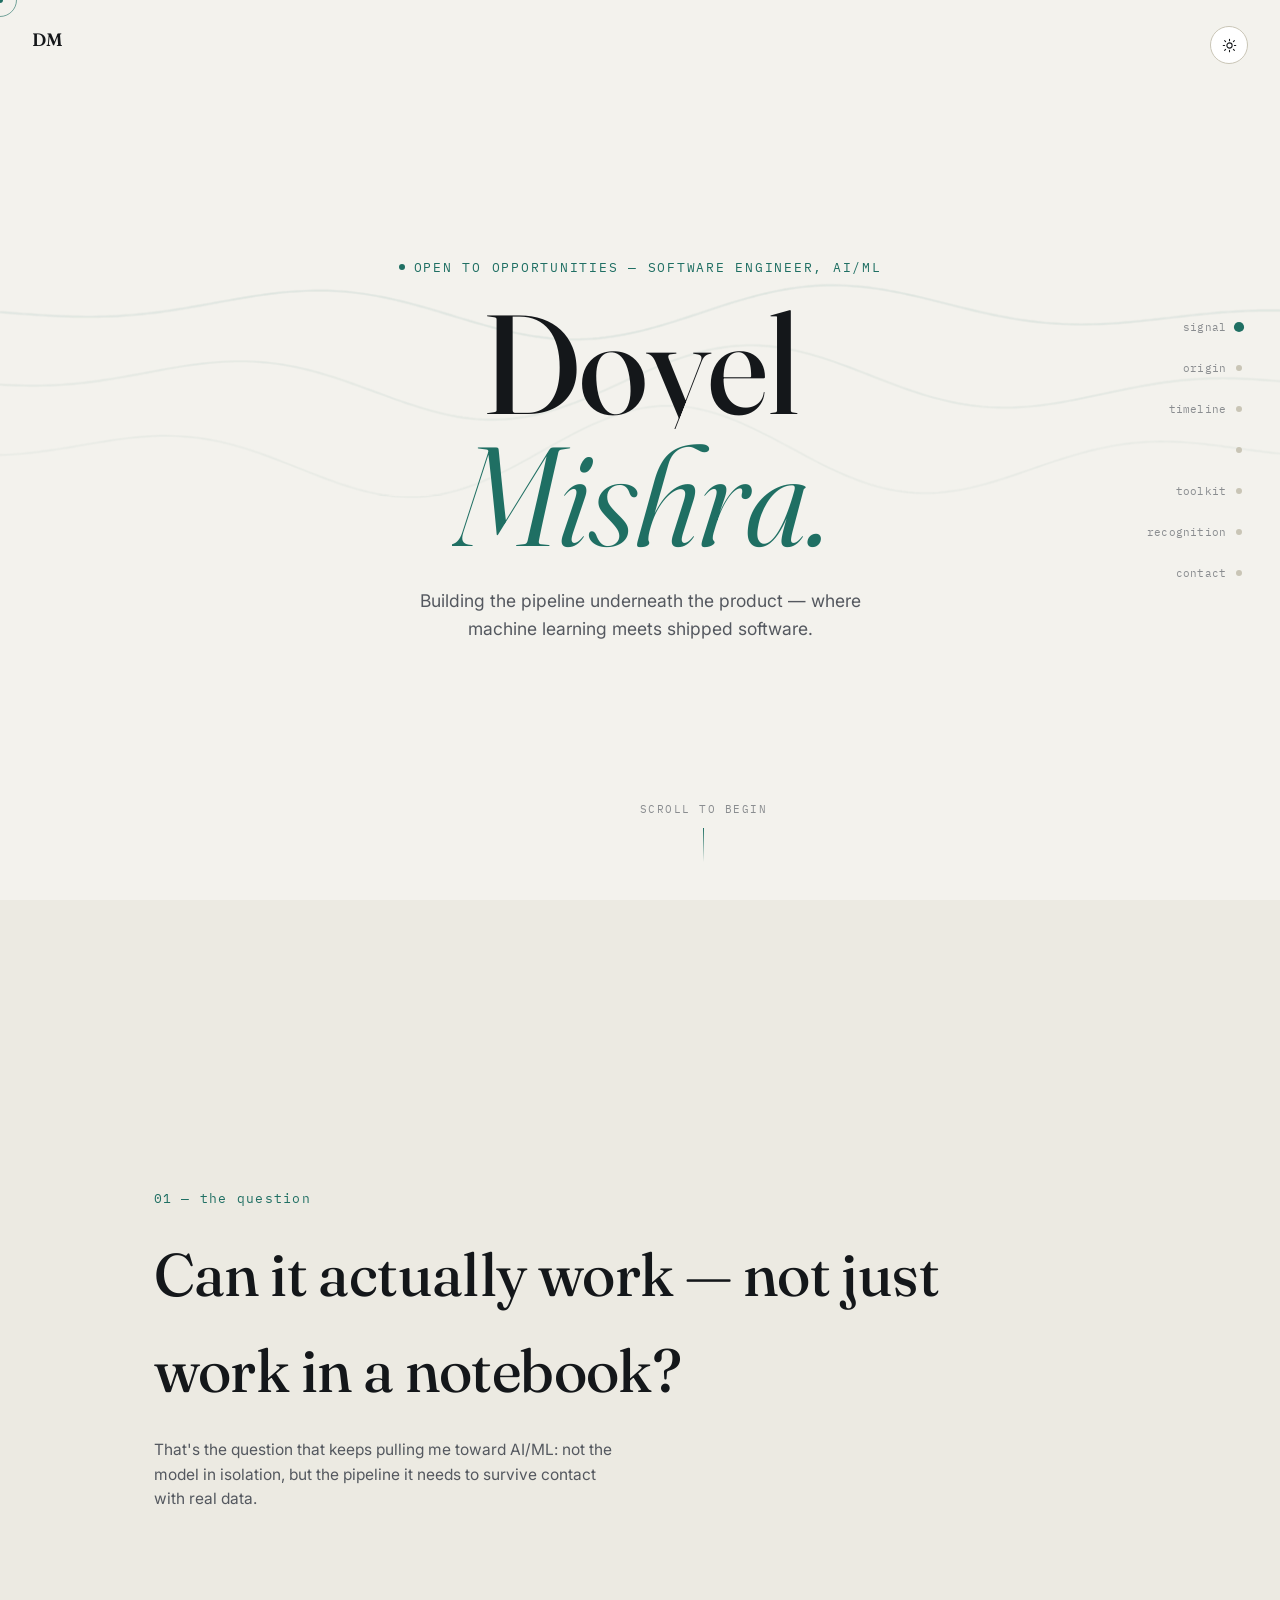
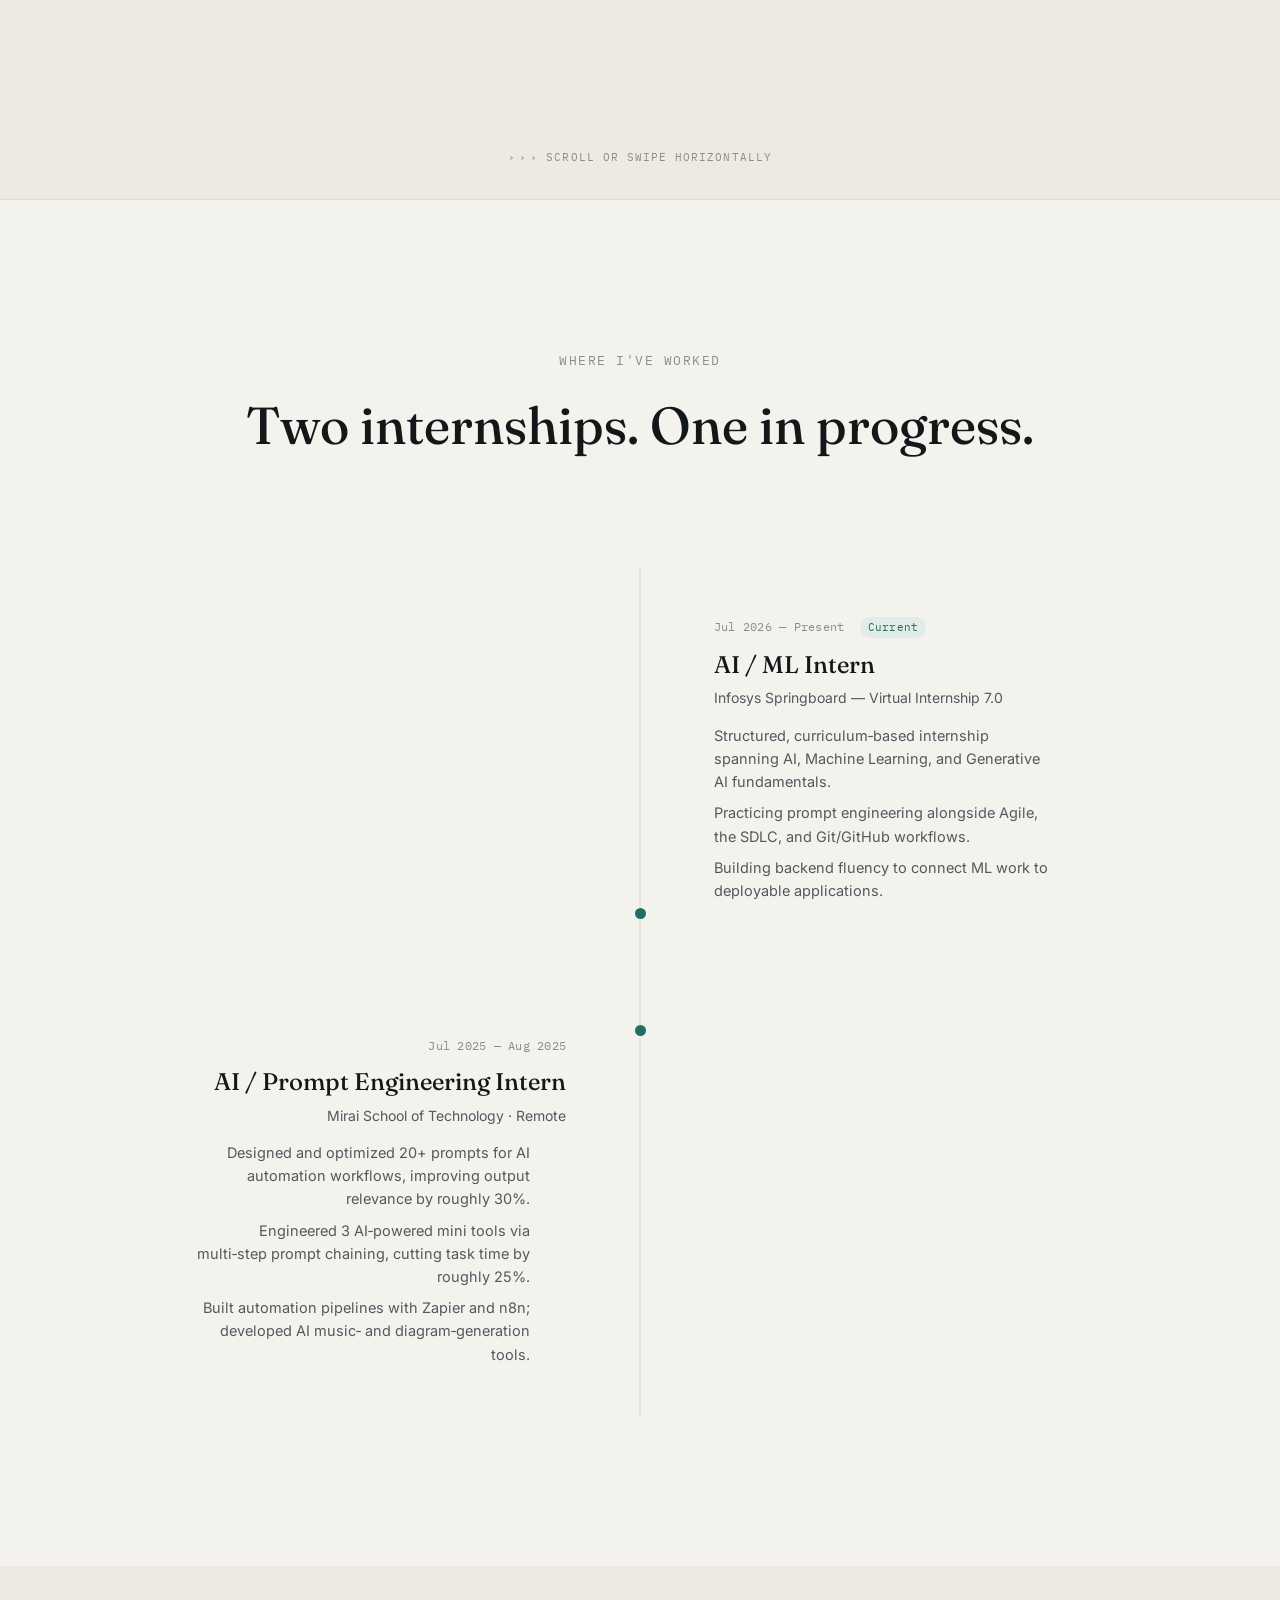
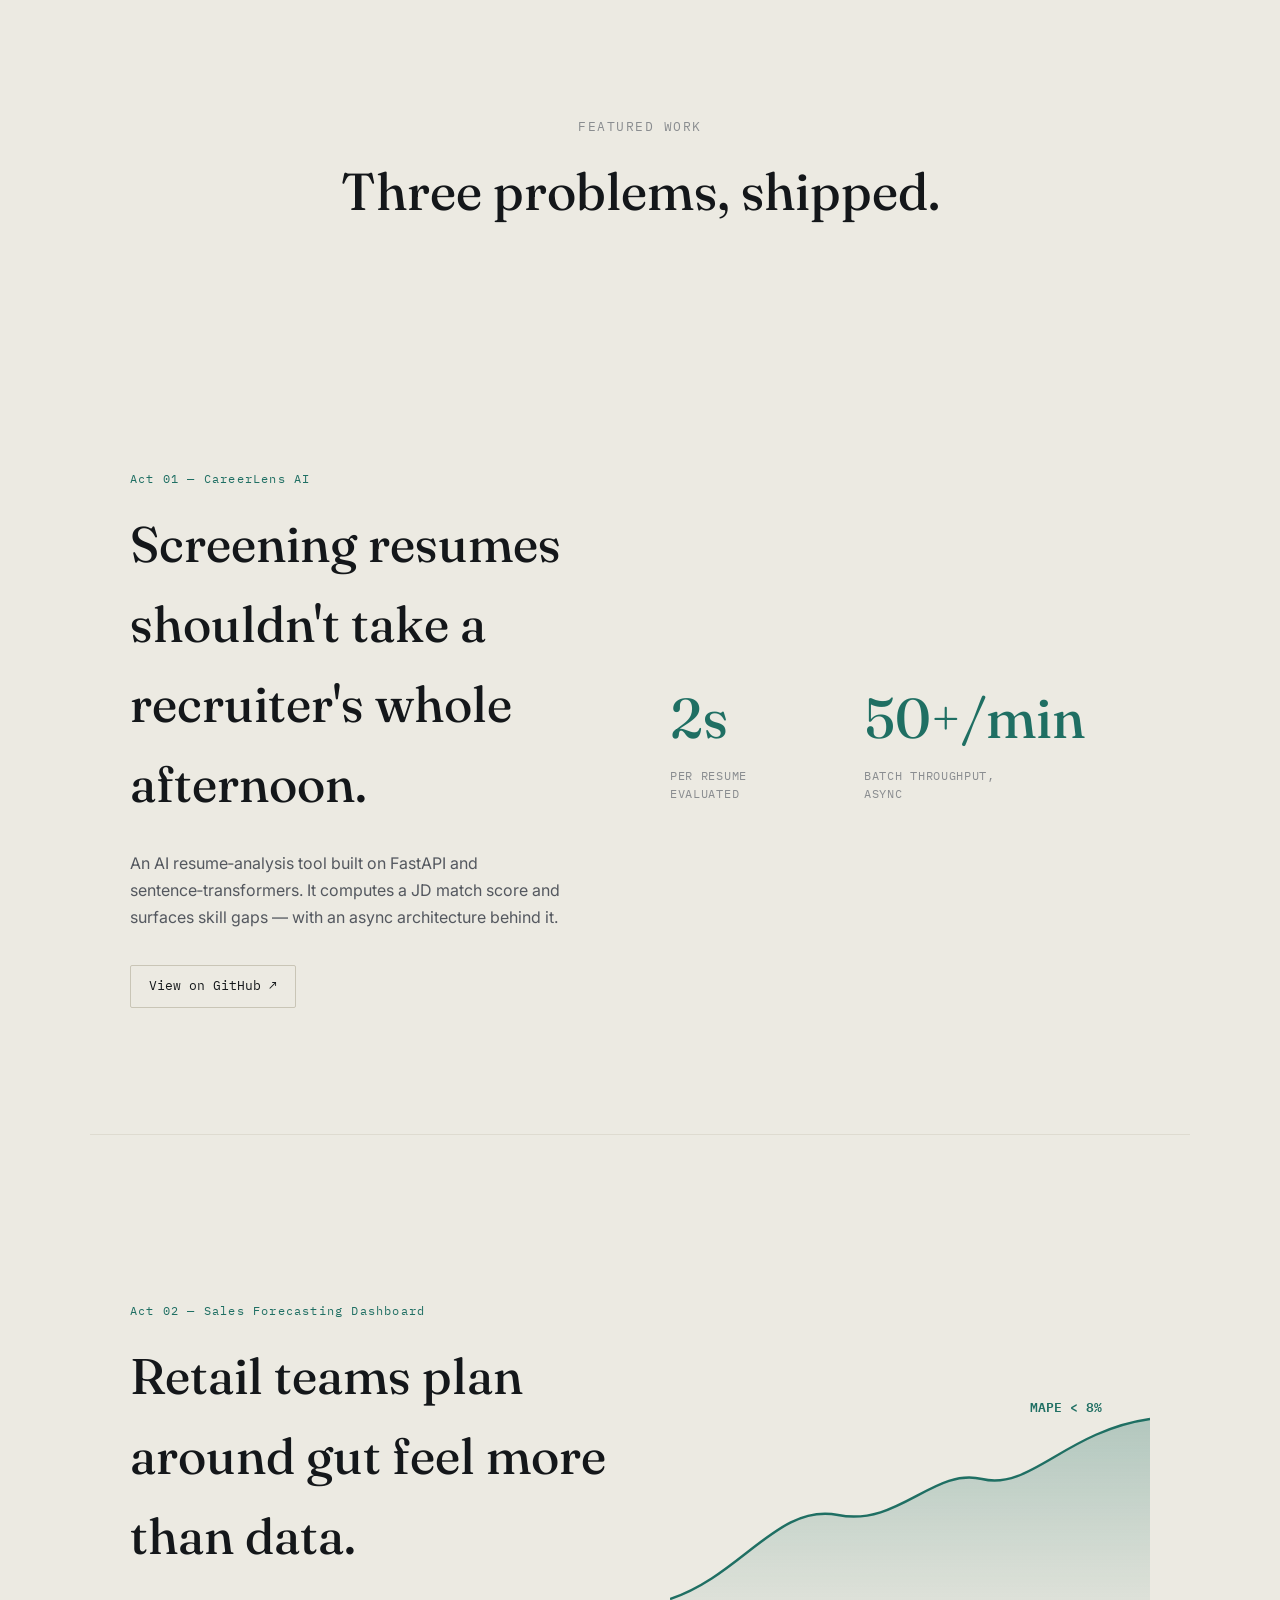
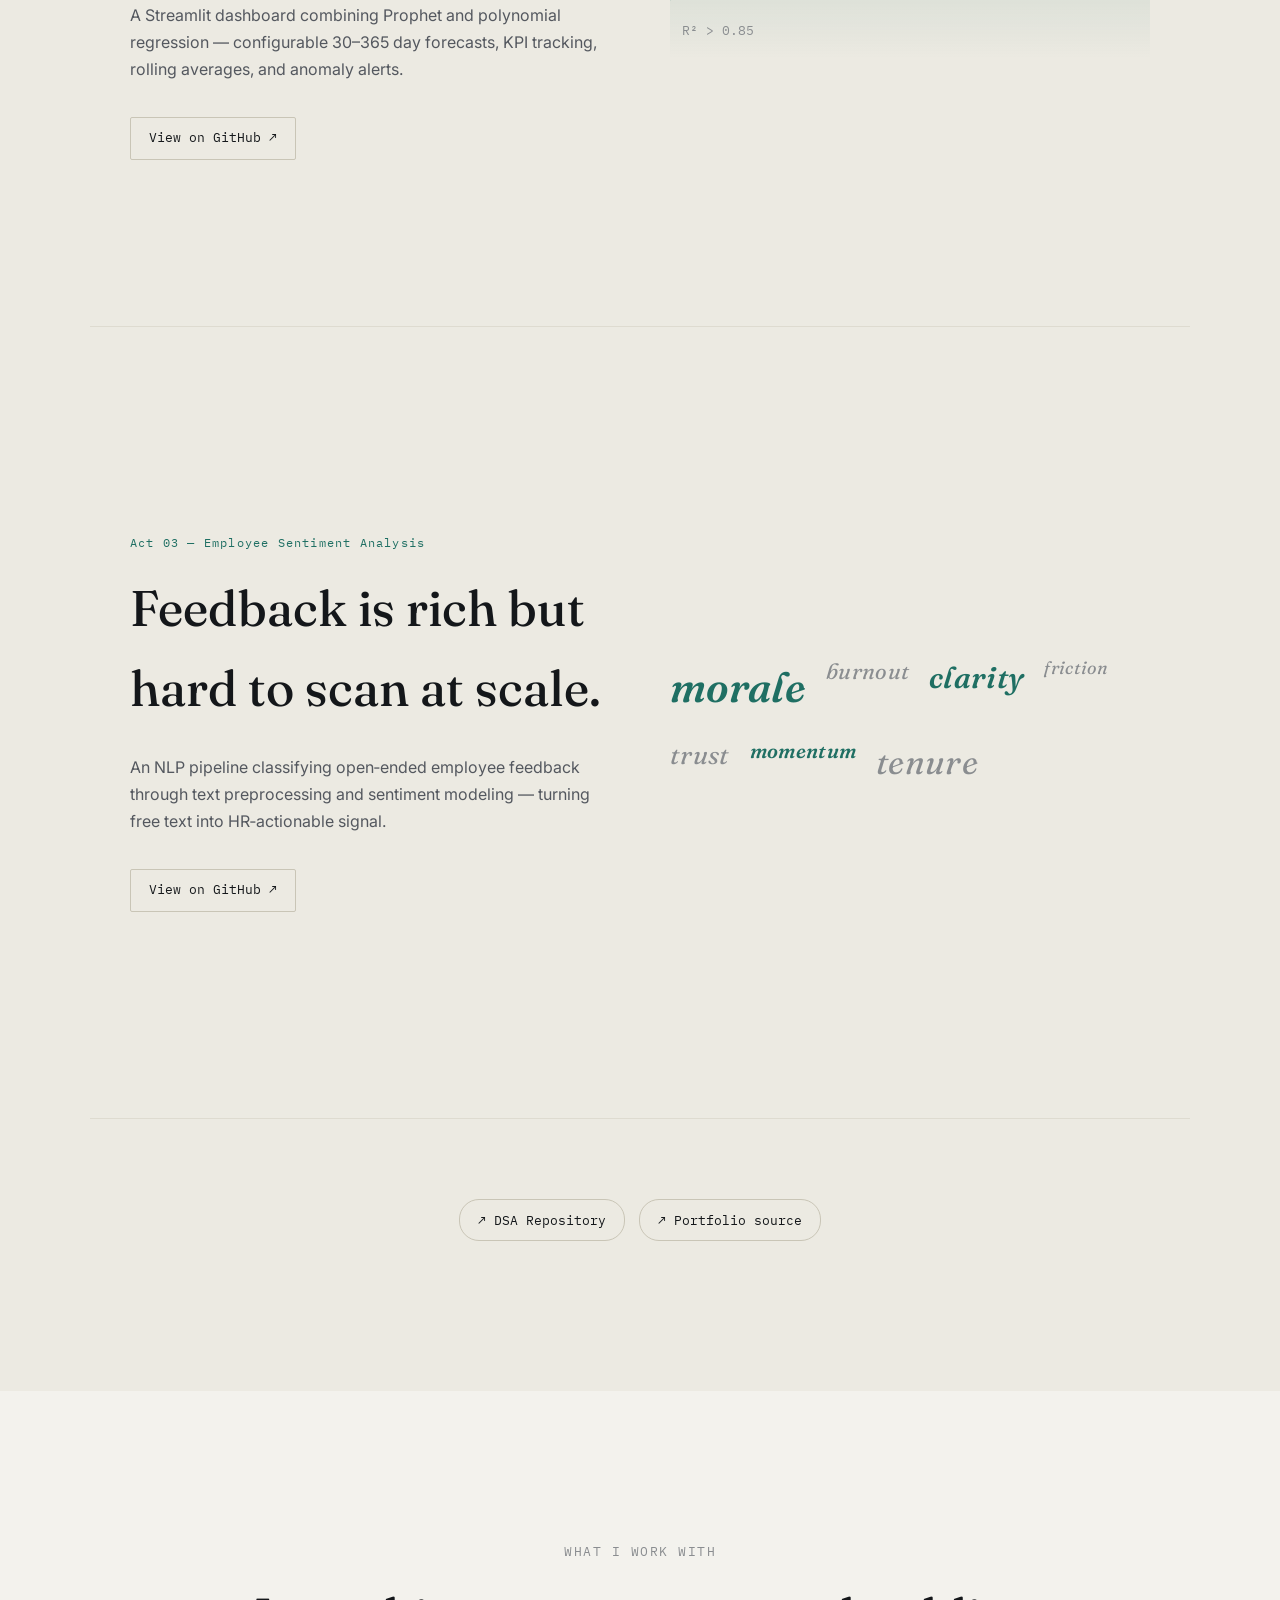
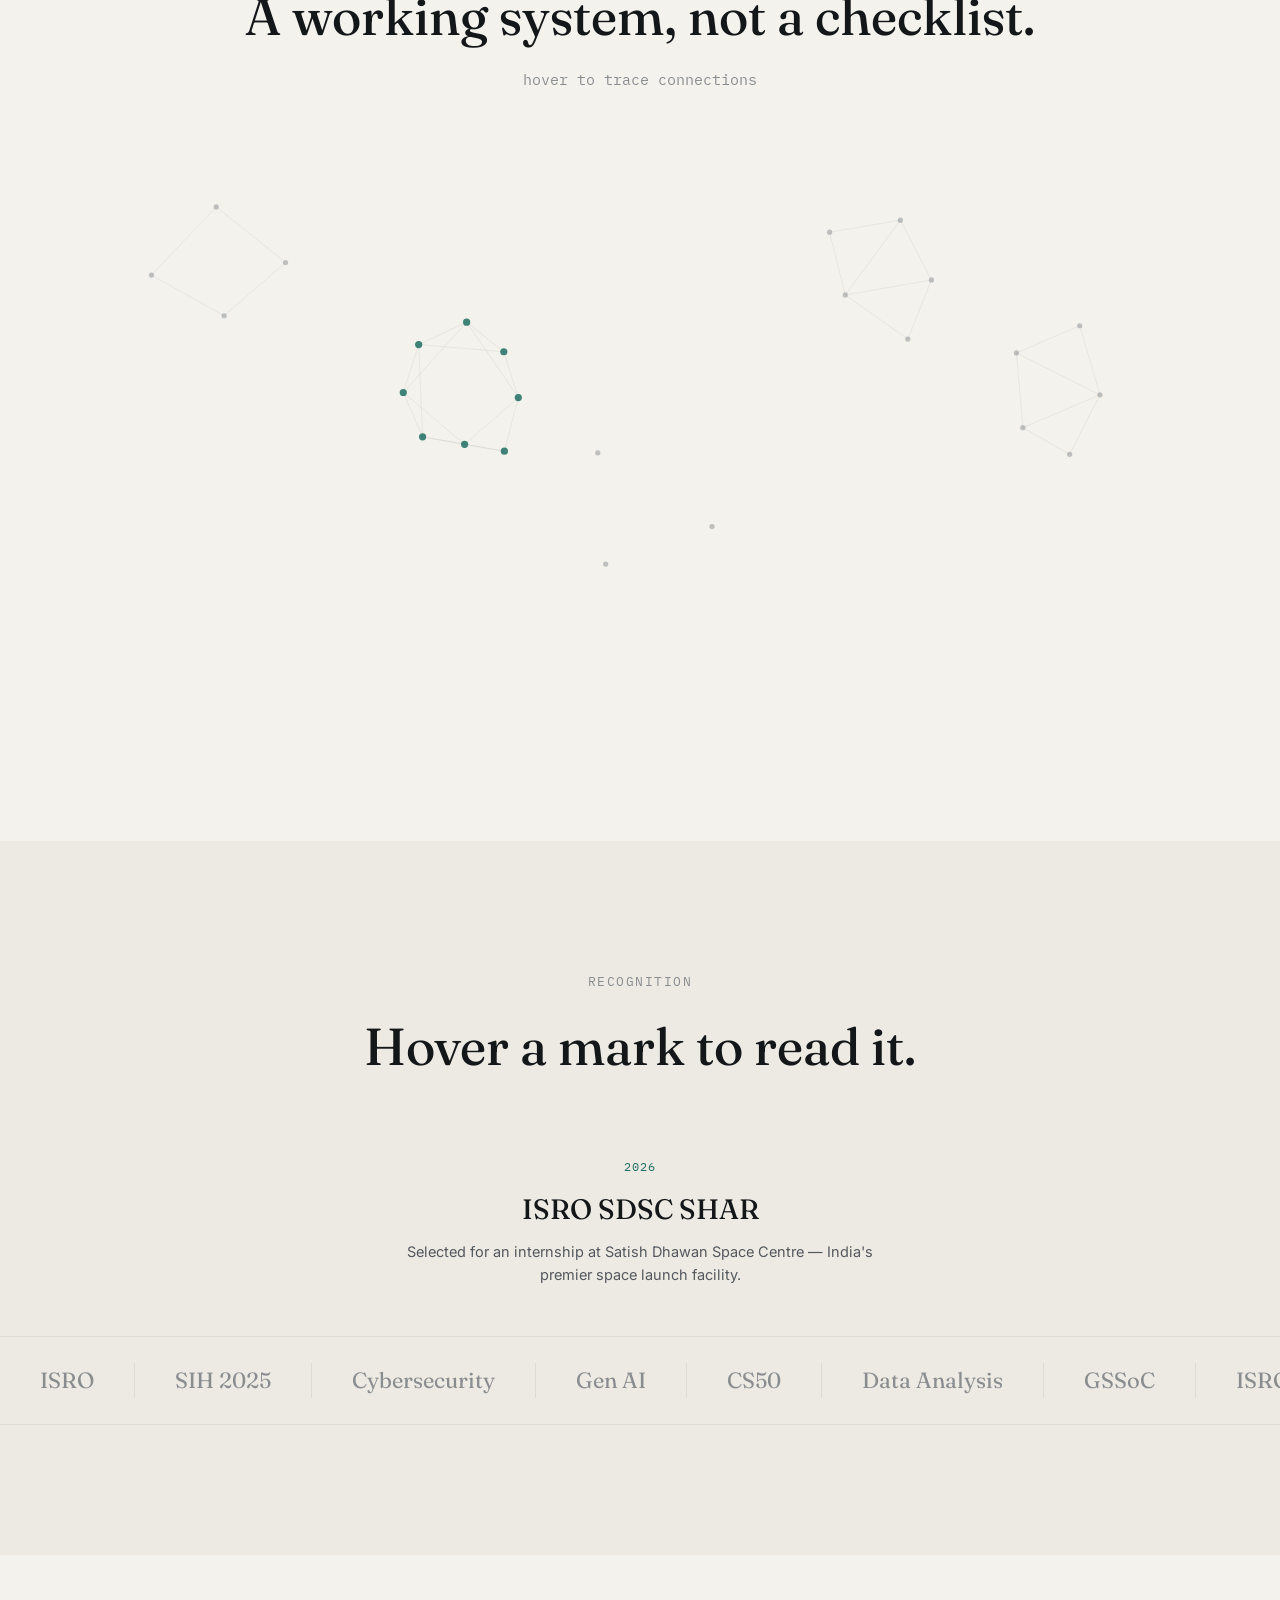
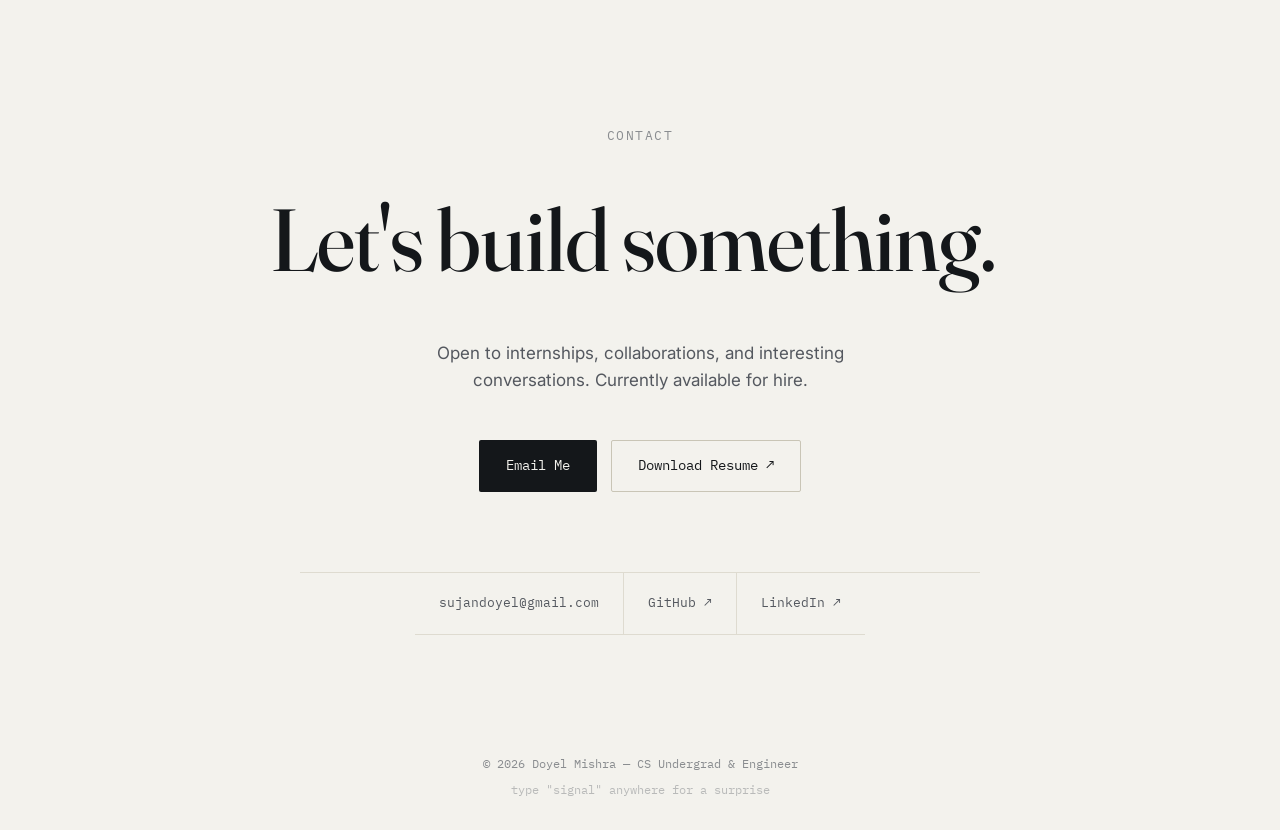
==== commit 6a77875b: "Enhance cursor and navigation button interactions Refine custom cursor styles and add magnetic effec" ====
--- a/index.html
+++ b/index.html
@@ -42,10 +42,14 @@
 
   /* ---------------- custom cursor ---------------- */
   .cursor-dot, .cursor-ring{ position:fixed; top:0; left:0; pointer-events:none; z-index:999; border-radius:50%; transform:translate(-50%,-50%); }
-  .cursor-dot{ width:6px; height:6px; background:var(--signal); transition:opacity .2s; }
-  .cursor-ring{ width:34px; height:34px; border:1px solid var(--signal); opacity:.6; transition:width .25s var(--ease), height .25s var(--ease), opacity .25s, border-color .25s; }
-  body.cursor-active .cursor-ring.grow{ width:64px; height:64px; opacity:.9; background:var(--signal-soft); }
-  @media (hover:none), (pointer:coarse){ .cursor-dot,.cursor-ring{ display:none; } }
+  .cursor-dot{ width:6px; height:6px; background:var(--signal); transition:opacity .2s, transform .2s var(--ease); }
+  .cursor-ring{ width:34px; height:34px; border:1px solid var(--signal); opacity:.6; transition:width .3s var(--ease), height .3s var(--ease), opacity .3s, border-color .3s, background .3s, transform .3s var(--ease); }
+  .cursor-ring.grow{ width:64px; height:64px; opacity:.9; background:var(--signal-soft); }
+  .cursor-ring.grow-soft{ width:52px; height:52px; opacity:.5; border-style:dashed; }
+  .cursor-dot.shrink{ transform:translate(-50%,-50%) scale(.4); }
+  .cursor-label{ position:fixed; top:0; left:0; z-index:999; pointer-events:none; transform:translate(-50%,-50%); font-family:'IBM Plex Mono',monospace; font-size:10px; letter-spacing:.08em; text-transform:uppercase; color:var(--signal); opacity:0; transition:opacity .25s var(--ease); white-space:nowrap; }
+  .cursor-label.show{ opacity:1; }
+  @media (hover:none), (pointer:coarse){ .cursor-dot,.cursor-ring,.cursor-label{ display:none; } }
 
   /* ---------------- loader ---------------- */
   #loader{
@@ -71,6 +75,8 @@
     cursor:pointer; transition:border-color .3s, transform .2s;
   }
   .theme-toggle:hover{ border-color:var(--signal); transform:translateY(-1px) rotate(20deg); }
+  .magnetic{ transition:transform .2s var(--ease); will-change:transform; }
+  @media (hover:none), (pointer:coarse){ .magnetic{ transform:none !important; } }
   .theme-toggle svg{ width:15px; height:15px; }
 
   .chapter-nav{ position:fixed; right:32px; top:50%; transform:translateY(-50%); z-index:150; display:flex; flex-direction:column; gap:15px; }
@@ -124,6 +130,9 @@
   .origin-hint .arrows span:nth-child(2){ animation-delay:.15s; }
   .origin-hint .arrows span:nth-child(3){ animation-delay:.3s; }
   @keyframes nudge{ 0%,100%{ opacity:.3; transform:translateX(0);} 50%{ opacity:1; transform:translateX(4px);} }
+  .origin-progress{ position:absolute; bottom:0; left:0; width:100%; height:1px; background:var(--line); }
+  .origin-progress-fill{ height:100%; width:0%; background:var(--signal); transform-origin:left; transition:width .1s linear; }
+  .origin-panel{ transition:opacity .5s var(--ease), transform .5s var(--ease); }
 
   /* ================= CH.3 — TIMELINE ================= */
   #timeline{ padding:150px 0; }
@@ -197,6 +206,23 @@
   .also-shipped{ display:flex; justify-content:center; gap:14px; flex-wrap:wrap; margin-top:80px; }
   .chip-link{ font-family:'IBM Plex Mono',monospace; font-size:12.5px; padding:10px 18px; border:1px solid var(--line-strong); border-radius:20px; transition:all .25s var(--ease); }
   .chip-link:hover{ border-color:var(--signal); color:var(--signal); }
+  .chip-link .arrow, .act-link .arrow{ display:inline-block; transition:transform .3s var(--ease); }
+  .chip-link:hover .arrow{ transform:translate(2px,-2px); }
+  .act-link:hover .arrow{ transform:translateX(3px); }
+
+  /* ---------------- tilt + glow cards ---------------- */
+  .tilt-card{ position:relative; border-radius:6px; transition:transform .45s var(--ease), box-shadow .45s var(--ease); will-change:transform; transform-style:preserve-3d; }
+  .tilt-card::before{
+    content:''; position:absolute; inset:-14px; border-radius:inherit; z-index:-1;
+    background:radial-gradient(240px circle at var(--mx,50%) var(--my,50%), color-mix(in srgb, var(--signal) 14%, transparent), transparent 72%);
+    opacity:0; transition:opacity .45s var(--ease); pointer-events:none;
+  }
+  .tilt-card.tilt-active::before{ opacity:1; }
+  .tilt-card.tilt-active{ box-shadow:0 24px 48px -30px color-mix(in srgb, var(--ink) 22%, transparent); }
+  @media (hover:none), (pointer:coarse){
+    .tilt-card{ transform:none !important; box-shadow:none !important; }
+    .tilt-card::before{ display:none; }
+  }
 
   /* ================= CH.5 — TOOLKIT (constellation) ================= */
   #toolkit{ padding:150px 0; }
@@ -265,6 +291,7 @@
 <div id="scrollbar"></div>
 <div class="cursor-dot"></div>
 <div class="cursor-ring"></div>
+<div class="cursor-label mono" id="cursorLabel"></div>
 
 <div class="chrome-topleft display">DM</div>
 <div class="chrome-topright">
@@ -274,13 +301,13 @@
 </div>
 
 <nav class="chapter-nav" id="chapterNav">
-  <button data-target="hero" class="active"><span class="cn-label mono">signal</span><span class="cn-dot"></span></button>
-  <button data-target="origin"><span class="cn-label mono">origin</span><span class="cn-dot"></span></button>
-  <button data-target="timeline"><span class="cn-label mono">timeline</span><span class="cn-dot"></span></button>
-  <button data-target="builds"><span class="cn-label mono">builds</span><span class="cn-dot"></span></button>
-  <button data-target="toolkit"><span class="cn-label mono">toolkit</span><span class="cn-dot"></span></button>
-  <button data-target="recognition"><span class="cn-label mono">recognition</span><span class="cn-dot"></span></button>
-  <button data-target="closing"><span class="cn-label mono">contact</span><span class="cn-dot"></span></button>
+  <button class="magnetic active" data-target="hero"><span class="cn-label mono">signal</span><span class="cn-dot"></span></button>
+  <button class="magnetic" data-target="origin"><span class="cn-label mono">origin</span><span class="cn-dot"></span></button>
+  <button class="magnetic" data-target="timeline"><span class="cn-label mono">timeline</span><span class="cn-dot"></span></button>
+  <button class="magnetic" data-target="builds"><span class="cn-label mono">builds</span><span class="cn-dot"></span></button>
+  <button class="magnetic" data-target="toolkit"><span class="cn-label mono">toolkit</span><span class="cn-dot"></span></button>
+  <button class="magnetic" data-target="recognition"><span class="cn-label mono">recognition</span><span class="cn-dot"></span></button>
+  <button class="magnetic" data-target="closing"><span class="cn-label mono">contact</span><span class="cn-dot"></span></button>
 </nav>
 
 <main>
@@ -331,6 +358,7 @@
       </div>
     </div>
     <div class="origin-hint"><span class="arrows"><span>›</span><span>›</span><span>›</span></span> scroll or swipe horizontally</div>
+    <div class="origin-progress"><div class="origin-progress-fill" id="originProgressFill"></div></div>
   </section>
 
   <!-- CH.3 TIMELINE -->
@@ -391,7 +419,7 @@
               <p class="act-text">An AI resume‑analysis tool built on FastAPI and sentence‑transformers. It computes a JD match score and surfaces skill gaps — with an async architecture behind it.</p>
               <a class="act-link" href="https://github.com/DoyelMishra15/CareerLens-AI" target="_blank" rel="noopener">View on GitHub ↗</a>
             </div>
-            <div class="counter-block">
+            <div class="counter-block tilt-card" data-tilt>
               <div class="counter"><span class="cval display" data-count="2" data-suffix="s">0s</span><span class="clabel">per resume evaluated</span></div>
               <div class="counter"><span class="cval display" data-count="50" data-suffix="+/min">0+/min</span><span class="clabel">batch throughput, async</span></div>
             </div>
@@ -408,7 +436,7 @@
               <p class="act-text">A Streamlit dashboard combining Prophet and polynomial regression — configurable 30–365 day forecasts, KPI tracking, rolling averages, and anomaly alerts.</p>
               <a class="act-link" href="https://github.com/DoyelMishra15/Sales-Forecasting-Dashboard" target="_blank" rel="noopener">View on GitHub ↗</a>
             </div>
-            <div class="chart-wrap">
+            <div class="chart-wrap tilt-card" data-tilt>
               <svg viewBox="0 0 400 220">
                 <defs><linearGradient id="chartgrad" x1="0" y1="0" x2="0" y2="1"><stop offset="0%" stop-color="var(--signal)" stop-opacity="0.28"/><stop offset="100%" stop-color="var(--signal)" stop-opacity="0"/></linearGradient></defs>
                 <path class="area" d="M0 170 C 60 150,90 90,140 100 S 220 60,260 70 S 330 30,400 20 L400 220 L0 220 Z"/>
@@ -430,7 +458,7 @@
               <p class="act-text">An NLP pipeline classifying open‑ended employee feedback through text preprocessing and sentiment modeling — turning free text into HR‑actionable signal.</p>
               <a class="act-link" href="https://github.com/DoyelMishra15/Employee_Sentiment_Analysis_Project" target="_blank" rel="noopener">View on GitHub ↗</a>
             </div>
-            <div class="word-cloud mono" style="font-family:'Fraunces',serif;">
+            <div class="word-cloud mono tilt-card" data-tilt style="font-family:'Fraunces',serif;">
               <span class="hot">morale</span><span>burnout</span><span class="hot">clarity</span><span>friction</span><span>trust</span><span class="hot">momentum</span><span>tenure</span>
             </div>
           </div>
@@ -532,8 +560,8 @@
   function ringLoop(){ rx += (mx-rx)*0.18; ry += (my-ry)*0.18; ring.style.left=rx+'px'; ring.style.top=ry+'px'; requestAnimationFrame(ringLoop); }
   ringLoop();
   document.querySelectorAll('a, button, .badge, [data-act]').forEach(el => {
-    el.addEventListener('mouseenter', () => ring.classList.add('grow'));
-    el.addEventListener('mouseleave', () => ring.classList.remove('grow'));
+    el.addEventListener('mouseenter', () => { ring.classList.add('grow'); dot.classList.add('shrink'); });
+    el.addEventListener('mouseleave', () => { ring.classList.remove('grow'); dot.classList.remove('shrink'); });
   });
 }
 
@@ -813,22 +841,22 @@
   const h = document.getElementById('magnetic-heading');
   const words = "Let's build something.".split(' ');
   h.innerHTML = words.map(w => '<span class="mword">'+[...w].map(c=>'<span class="mch">'+c+'</span>').join('')+'&nbsp;</span>').join('');
-  const chars = h.querySelectorAll('.mch');
+  const chars = Array.from(h.querySelectorAll('.mch')).map(c => ({ el:c, cur:0, target:0 }));
   if(!isCoarse){
-    window.addEventListener('mousemove', e => {
+    let mouseX=-9999, mouseY=-9999;
+    window.addEventListener('mousemove', e => { mouseX=e.clientX; mouseY=e.clientY; });
+    function loop(){
       chars.forEach(c => {
-        const r = c.getBoundingClientRect();
+        const r = c.el.getBoundingClientRect();
         const cx = r.left + r.width/2, cy = r.top + r.height/2;
-        const dist = Math.hypot(e.clientX-cx, e.clientY-cy);
-        if(dist < 140){
-          const f = (1 - dist/140);
-          const dy = (cy - e.clientY) * f * 0.35;
-          c.style.transform = 'translateY(' + dy + 'px)';
-        } else {
-          c.style.transform = 'translateY(0)';
-        }
+        const dist = Math.hypot(mouseX-cx, mouseY-cy);
+        c.target = dist < 140 ? (cy - mouseY) * (1 - dist/140) * 0.35 : 0;
+        c.cur += (c.target - c.cur) * (reduceMotion ? 1 : 0.18);
+        c.el.style.transform = 'translateY(' + c.cur.toFixed(2) + 'px)';
       });
-    });
+      requestAnimationFrame(loop);
+    }
+    loop();
   }
 })();
 
@@ -848,6 +876,141 @@
   });
   egg.addEventListener('click', () => egg.classList.remove('show'));
 })();
+
+/* =========================================================
+   MOTION ENHANCEMENTS — additive layer, same design intact
+   ========================================================= */
+
+/* ---------- wrap trailing arrow glyphs for smooth motion ---------- */
+(function(){
+  document.querySelectorAll('.act-link, .chip-link, .btn-ghost').forEach(a => {
+    if(a.querySelector('.arrow')) return;
+    const raw = a.innerHTML;
+    if(raw.indexOf('↗') === -1) return;
+    a.innerHTML = raw.replace('↗', '<span class="arrow">↗</span>');
+  });
+})();
+
+/* ---------- hero canvas: cursor-reactive parallax ---------- */
+(function(){
+  if(isCoarse) return;
+  const canvas = document.getElementById('signalCanvas');
+  let px=0, py=0, tx=0, ty=0;
+  window.addEventListener('mousemove', e => {
+    const nx = (e.clientX / window.innerWidth) - 0.5;
+    const ny = (e.clientY / window.innerHeight) - 0.5;
+    tx = nx * 18; ty = ny * 14;
+  });
+  function loop(){
+    px += (tx-px)*0.06; py += (ty-py)*0.06;
+    canvas.style.transform = 'translate3d(' + px.toFixed(2) + 'px,' + py.toFixed(2) + 'px,0) scale(1.03)';
+    if(!reduceMotion) requestAnimationFrame(loop);
+  }
+  if(!reduceMotion) loop();
+})();
+
+/* ---------- project card tilt + cursor glow ---------- */
+(function(){
+  if(isCoarse || reduceMotion) return;
+  document.querySelectorAll('[data-tilt]').forEach(card => {
+    const MAX = 3.5; // degrees — subtle
+    card.addEventListener('mousemove', e => {
+      const r = card.getBoundingClientRect();
+      const px2 = (e.clientX - r.left) / r.width;
+      const py2 = (e.clientY - r.top) / r.height;
+      const rotY = (px2 - 0.5) * MAX * 2;
+      const rotX = (0.5 - py2) * MAX * 2;
+      card.style.transform = 'perspective(700px) rotateX(' + rotX.toFixed(2) + 'deg) rotateY(' + rotY.toFixed(2) + 'deg) translateZ(0)';
+      card.style.setProperty('--mx', (px2*100).toFixed(1) + '%');
+      card.style.setProperty('--my', (py2*100).toFixed(1) + '%');
+      card.classList.add('tilt-active');
+    });
+    card.addEventListener('mouseleave', () => {
+      card.style.transform = '';
+      card.classList.remove('tilt-active');
+    });
+  });
+})();
+
+/* ---------- custom cursor: refined hover states + label ---------- */
+if(!isCoarse){
+  const ring = document.querySelector('.cursor-ring');
+  const dot = document.querySelector('.cursor-dot');
+  const cLabel = document.getElementById('cursorLabel');
+  let lx=0, ly=0;
+  window.addEventListener('mousemove', e => { lx=e.clientX; ly=e.clientY; cLabel.style.left=lx+'px'; cLabel.style.top=(ly-34)+'px'; });
+
+  document.querySelectorAll('[data-tilt]').forEach(el => {
+    el.addEventListener('mouseenter', () => { ring.classList.add('grow-soft'); dot.classList.add('shrink'); });
+    el.addEventListener('mouseleave', () => { ring.classList.remove('grow-soft'); dot.classList.remove('shrink'); });
+  });
+
+  document.querySelectorAll('.act-link, .chip-link').forEach(el => {
+    el.addEventListener('mouseenter', () => { cLabel.textContent='view ↗'; cLabel.classList.add('show'); });
+    el.addEventListener('mouseleave', () => cLabel.classList.remove('show'));
+  });
+}
+
+/* ---------- generic staggered children reveal ---------- */
+(function(){
+  const groups = document.querySelectorAll('.tl-card ul, .also-shipped, .closing-links');
+  groups.forEach(group => {
+    const kids = Array.from(group.children);
+    kids.forEach((kid, i) => {
+      kid.classList.add('reveal');
+      kid.style.transitionDelay = (i * 0.07) + 's';
+    });
+  });
+  const staggerObserver = new IntersectionObserver((entries) => {
+    entries.forEach(e => { if(e.isIntersecting){ e.target.classList.add('in'); staggerObserver.unobserve(e.target); } });
+  }, { threshold:0.2 });
+  document.querySelectorAll('.tl-card ul li, .also-shipped > *, .closing-links > *').forEach(el => staggerObserver.observe(el));
+})();
+
+/* ---------- origin: parallax depth + scroll progress ---------- */
+(function(){
+  const track = document.getElementById('originTrack');
+  const fill = document.getElementById('originProgressFill');
+  const panels = document.querySelectorAll('.origin-panel');
+  function update(){
+    const max = track.scrollWidth - track.clientWidth;
+    const pct = max > 0 ? (track.scrollLeft / max) * 100 : 0;
+    fill.style.width = pct + '%';
+    if(reduceMotion) return;
+    const center = track.scrollLeft + track.clientWidth / 2;
+    panels.forEach(p => {
+      const pCenter = p.offsetLeft + p.offsetWidth / 2;
+      const dist = Math.min(1, Math.abs(center - pCenter) / (track.clientWidth * 0.7));
+      p.style.opacity = (1 - dist * 0.55).toFixed(2);
+      p.style.transform = 'scale(' + (1 - dist * 0.05).toFixed(3) + ')';
+    });
+  }
+  track.addEventListener('scroll', update, { passive:true });
+  window.addEventListener('resize', update);
+  update();
+})();
+
+/* ---------- magnetic side navigation (signature interaction) ---------- */
+(function(){
+  if(isCoarse || reduceMotion) return;
+  document.querySelectorAll('.magnetic').forEach(el => {
+    let tx2=0, ty2=0, cx=0, cy=0;
+    const radius = 46, strength = 0.4;
+    el.addEventListener('mousemove', e => {
+      const r = el.getBoundingClientRect();
+      const dx = e.clientX - (r.left + r.width/2);
+      const dy = e.clientY - (r.top + r.height/2);
+      const dist = Math.hypot(dx,dy);
+      if(dist < radius){ tx2 = dx*strength; ty2 = dy*strength; }
+    });
+    el.addEventListener('mouseleave', () => { tx2=0; ty2=0; });
+    (function loop(){
+      cx += (tx2-cx)*0.2; cy += (ty2-cy)*0.2;
+      el.style.transform = 'translate(' + cx.toFixed(2) + 'px,' + cy.toFixed(2) + 'px)';
+      requestAnimationFrame(loop);
+    })();
+  });
+})();
 </script>
 </body>
 </html>
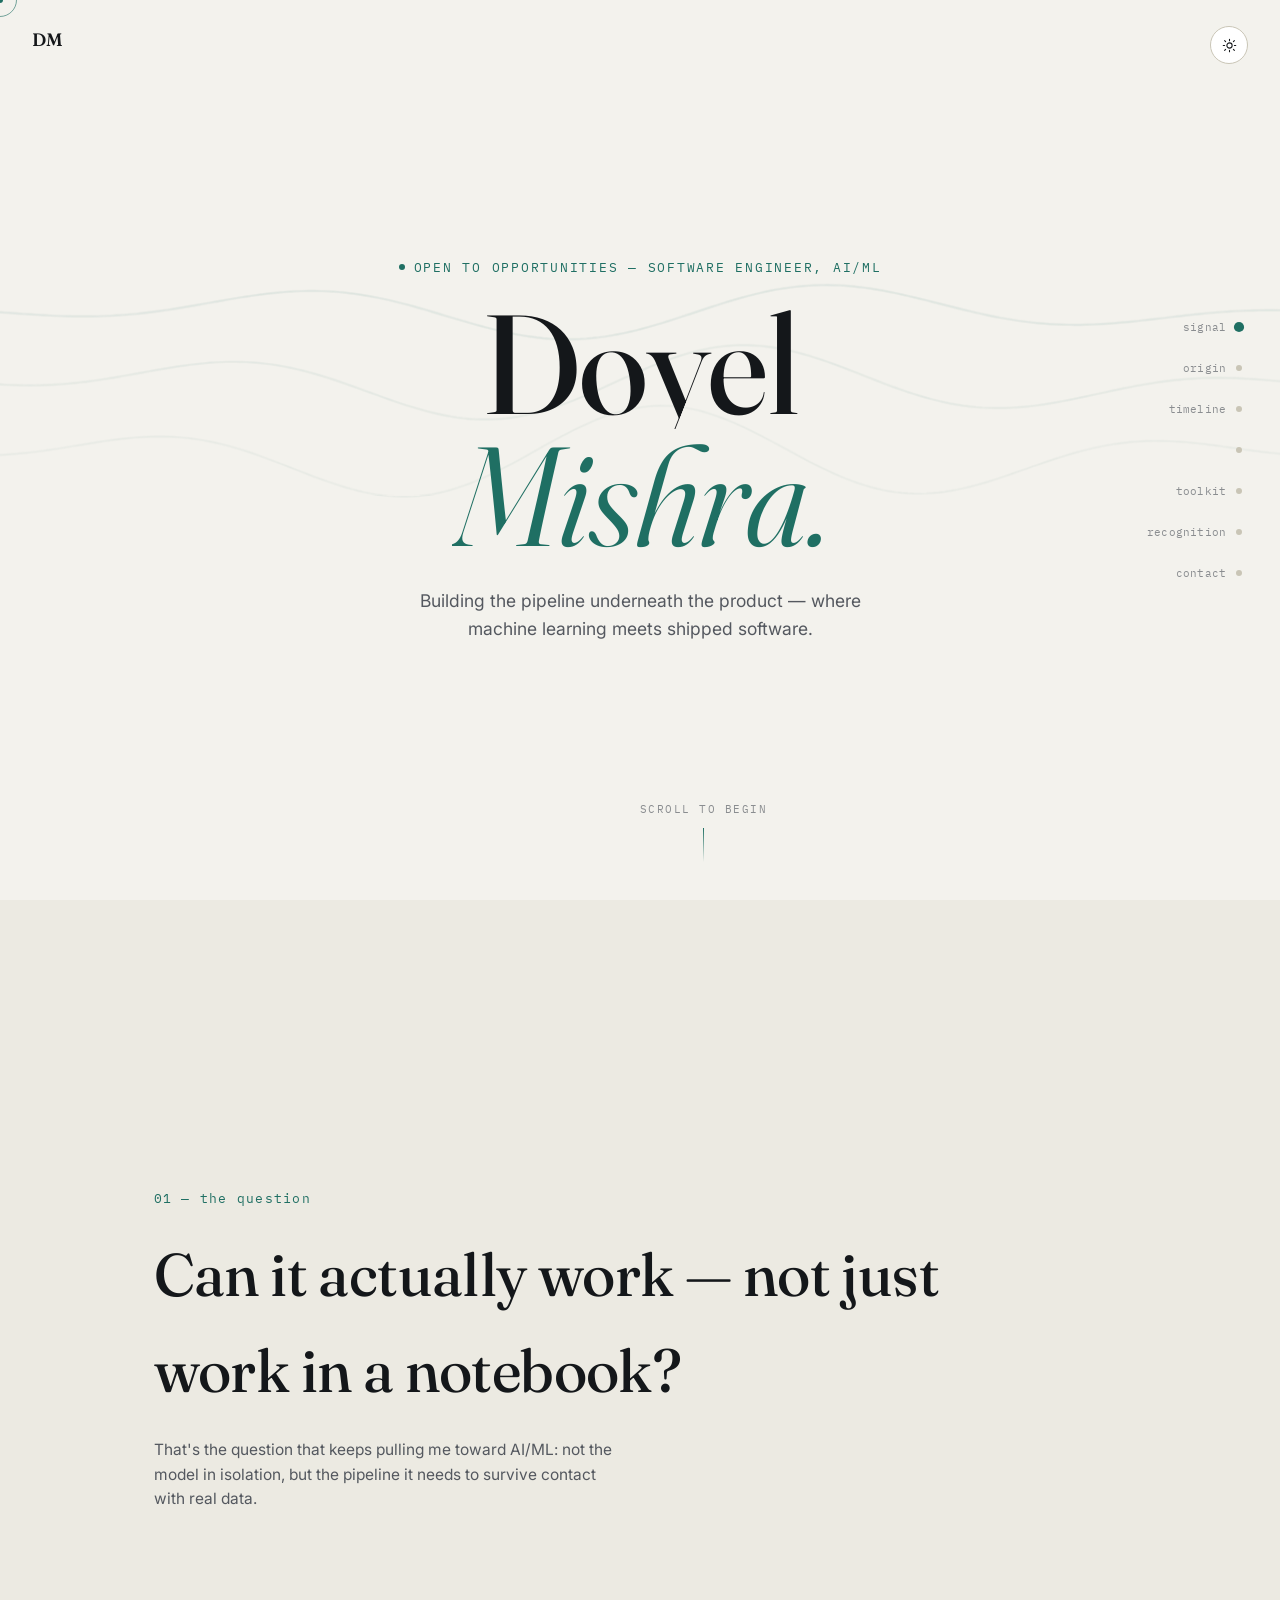
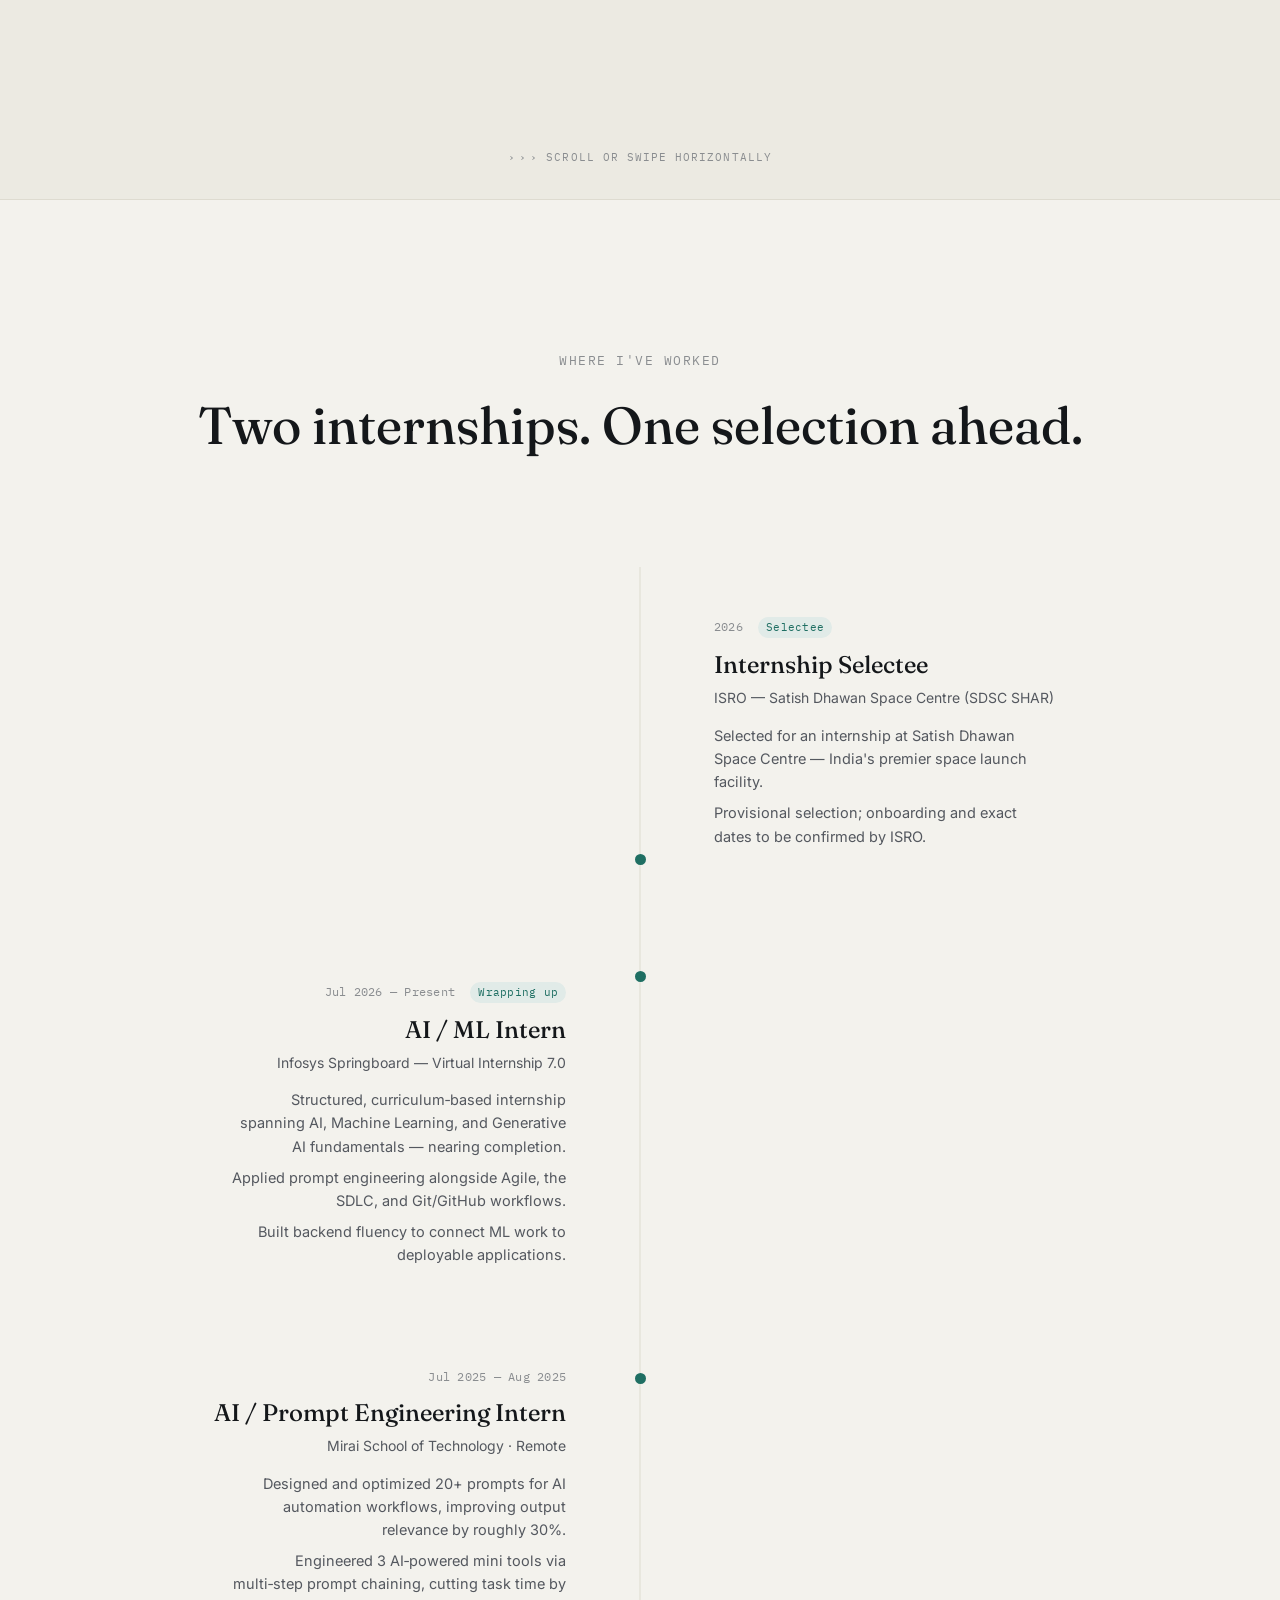
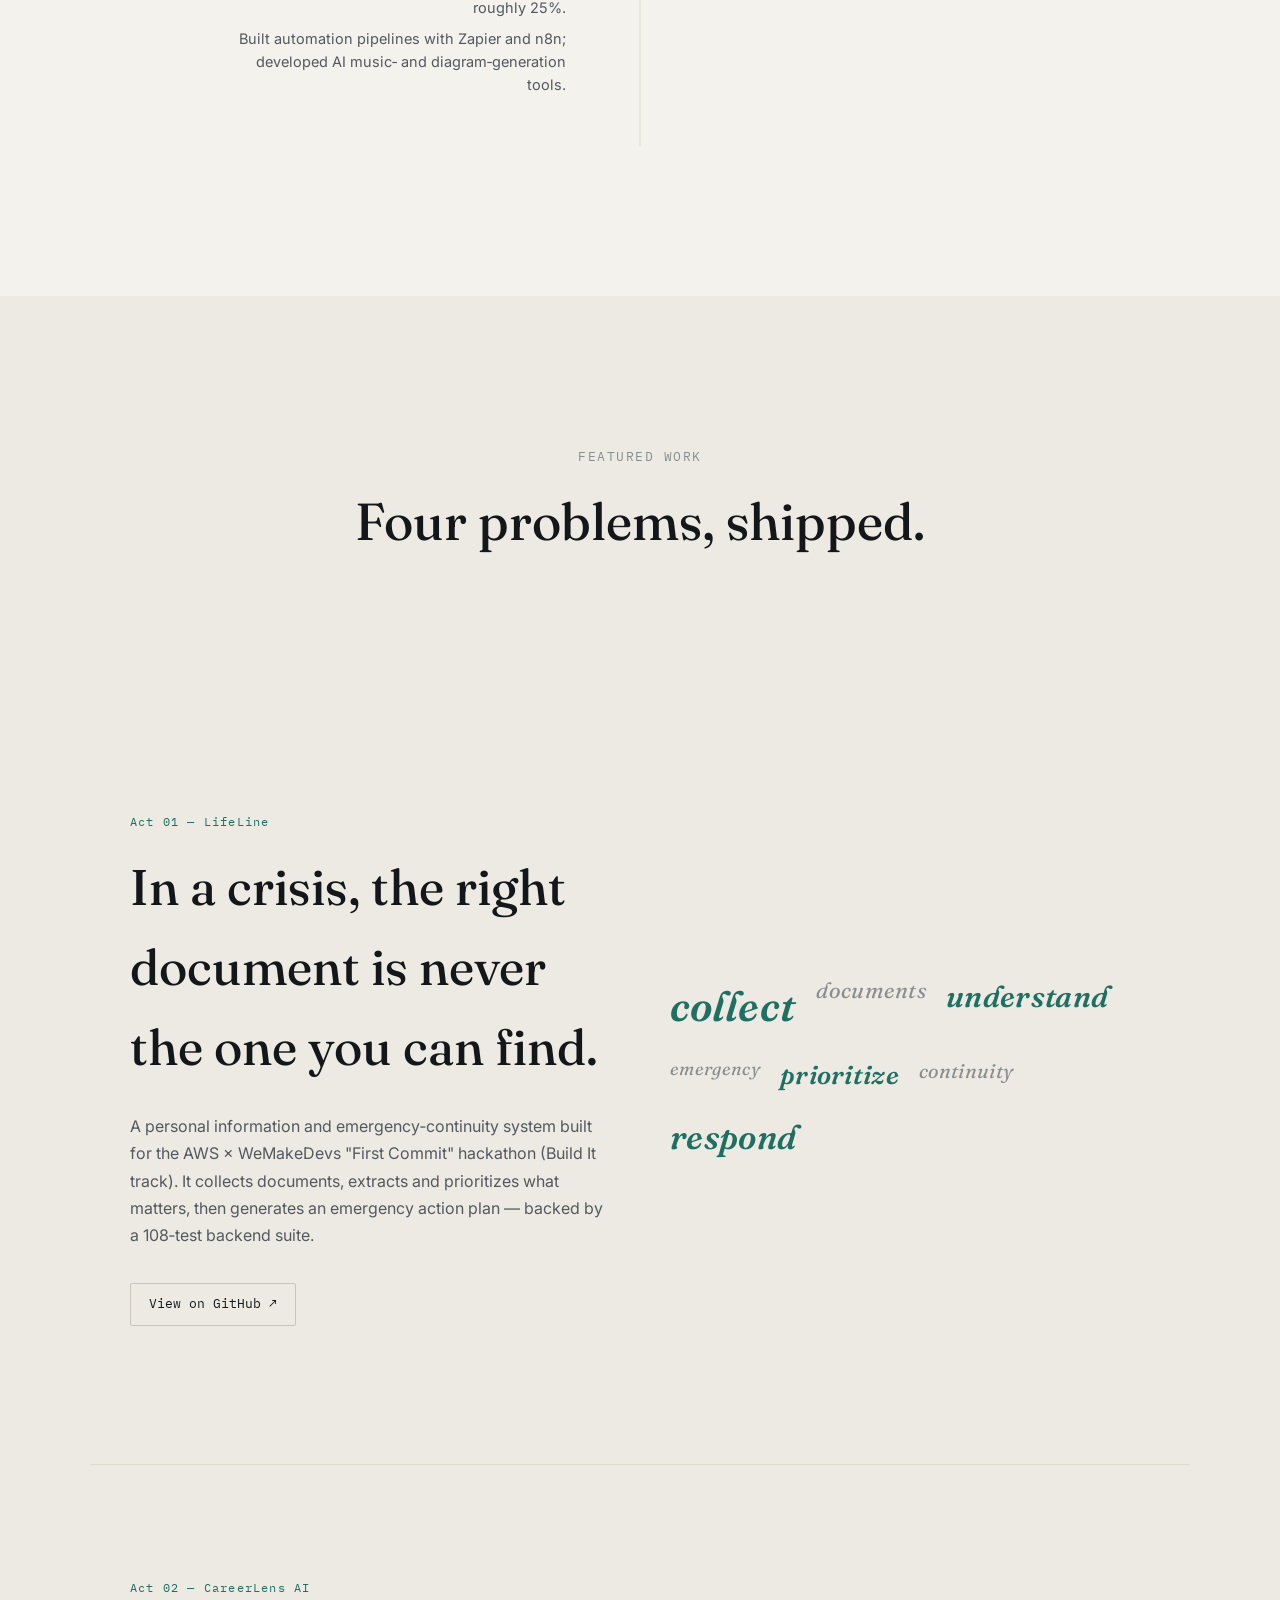
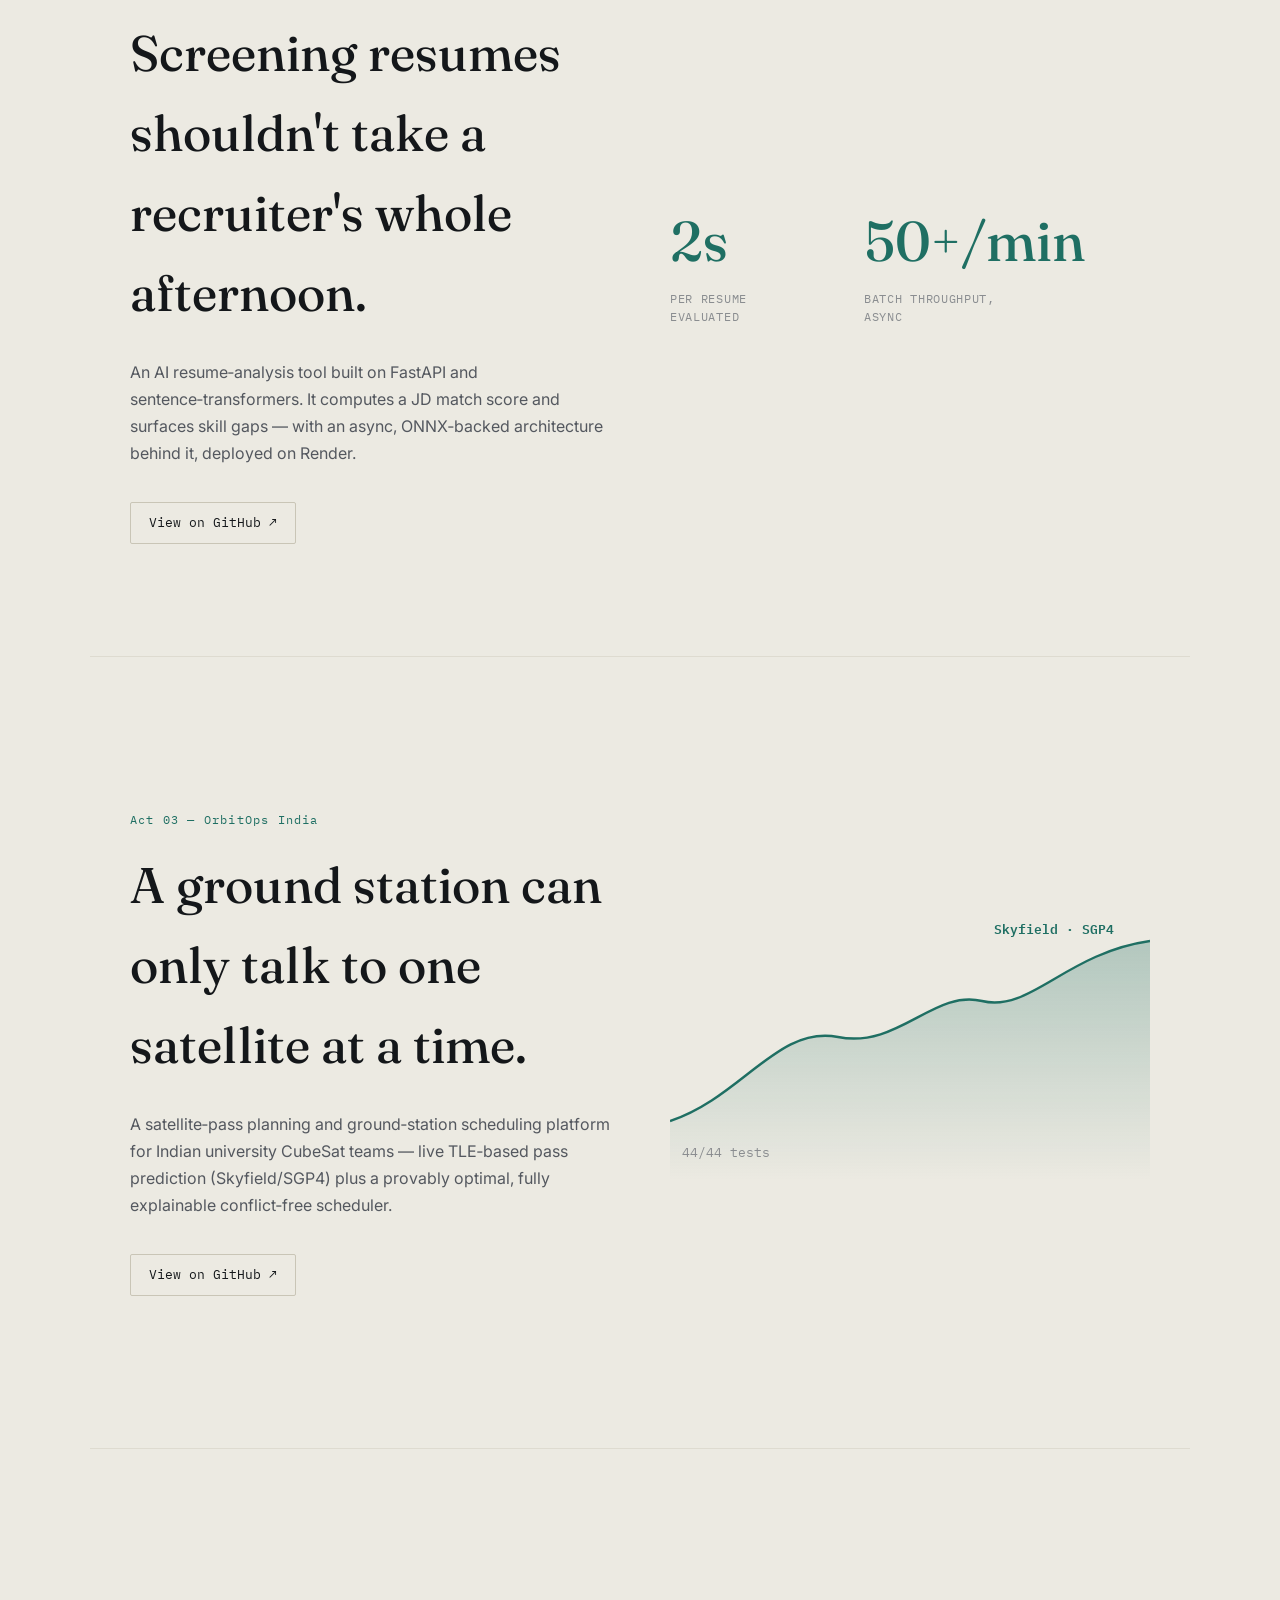
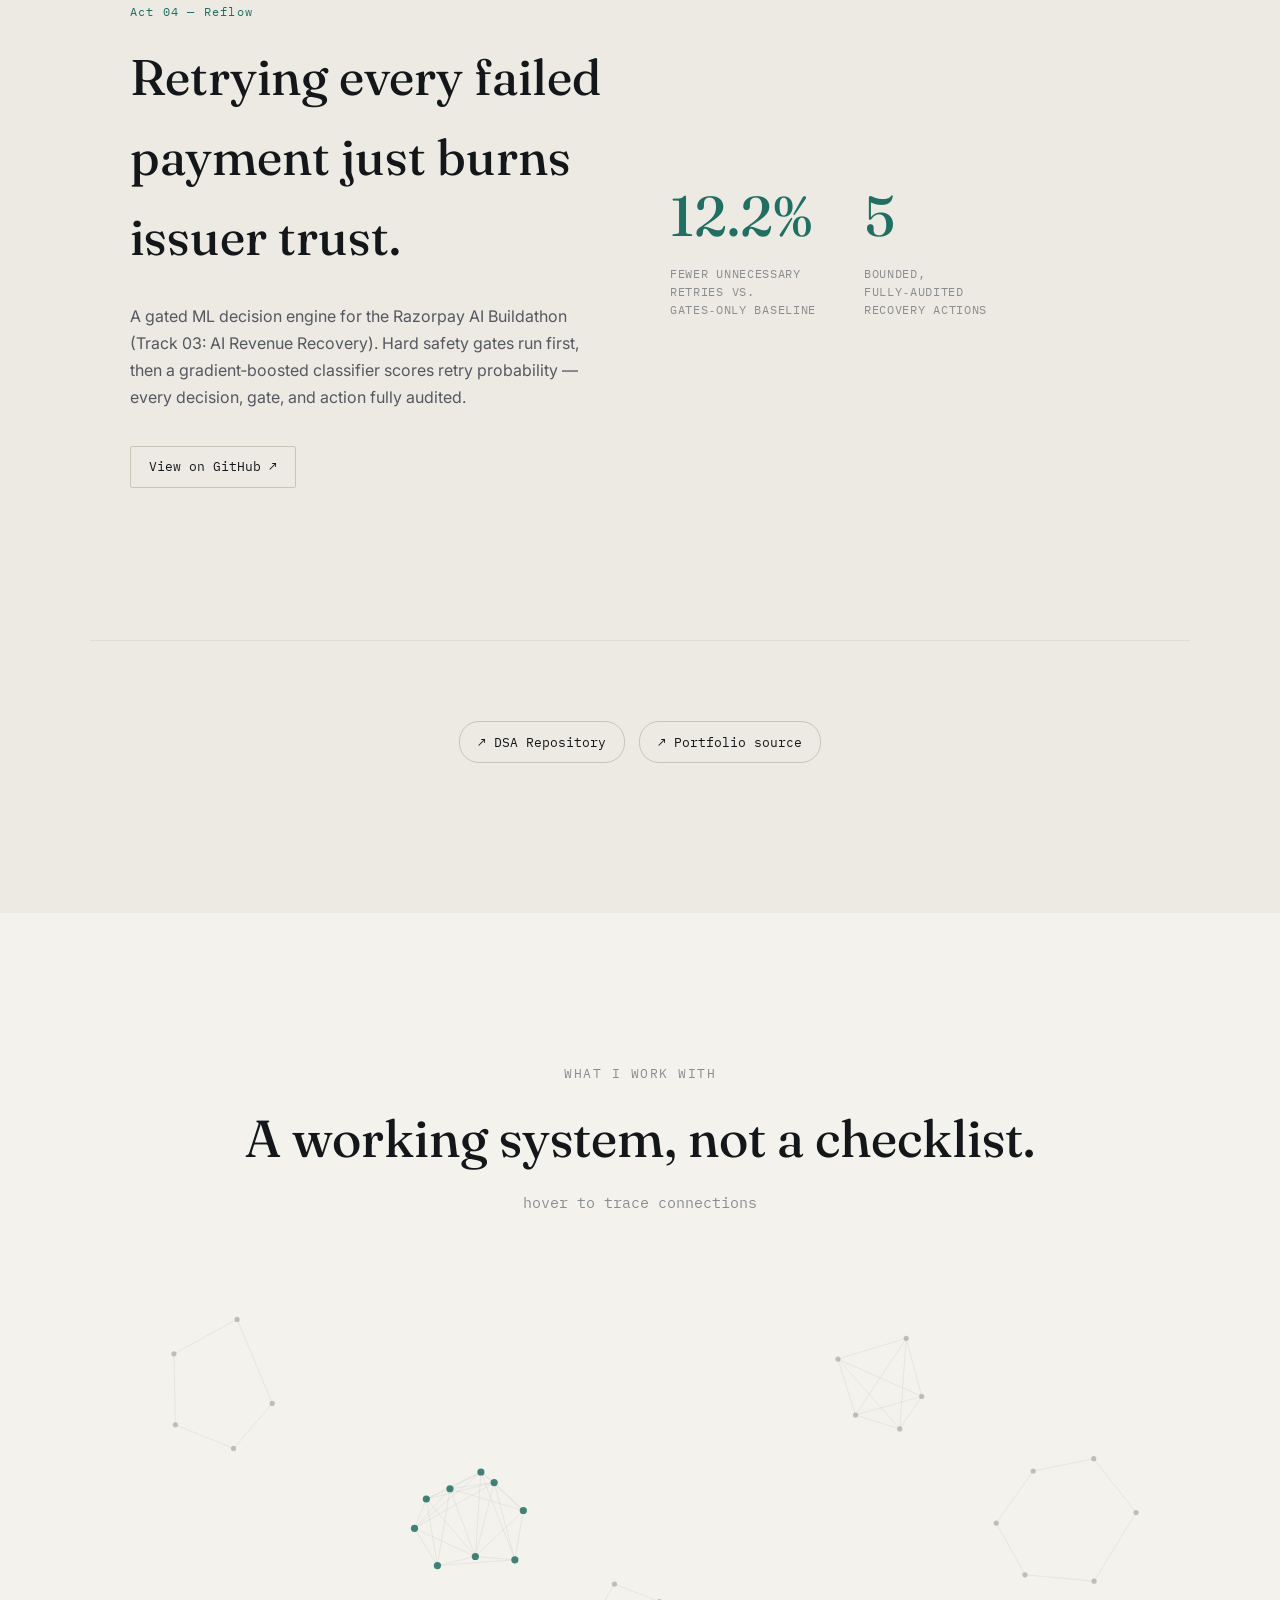
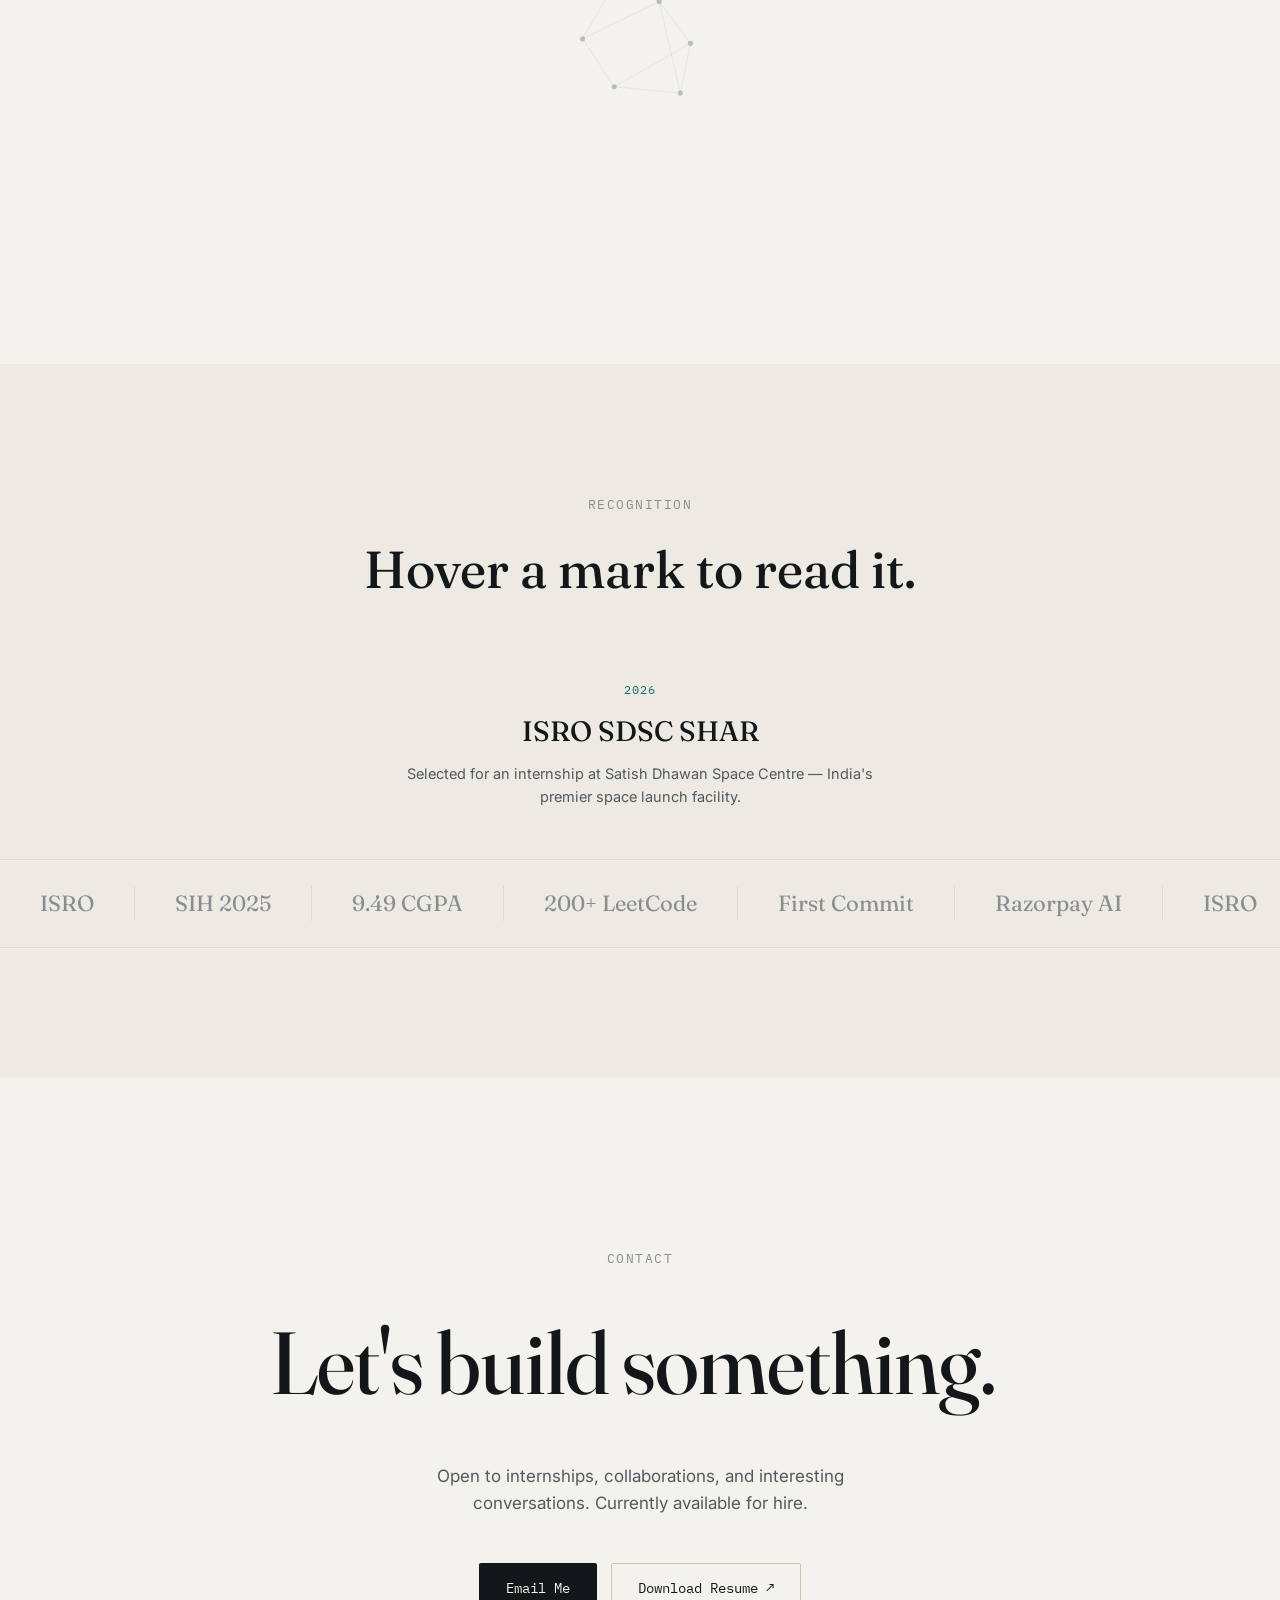
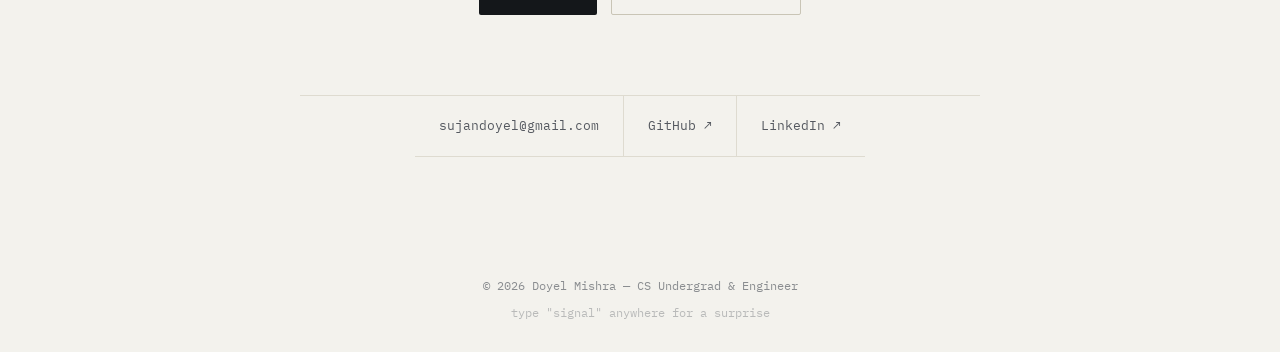
==== commit 5df7d7df: "Update index.html" ====
--- a/index.html
+++ b/index.html
@@ -158,7 +158,7 @@
   .tl-role{ font-family:'Fraunces',serif; font-size:24px; font-weight:460; margin-bottom:3px; }
   .tl-org{ font-size:14px; color:var(--ink-soft); margin-bottom:14px; }
   .tl-card ul{ list-style:none; display:flex; flex-direction:column; gap:8px; }
-  .tl-entry:nth-child(1) .tl-card ul{ align-items:flex-end; }
+  .tl-entry:not(:nth-child(2)) .tl-card ul{ align-items:flex-end; }
   .tl-card li{ font-size:14.5px; color:var(--ink-soft); max-width:340px; }
 
   /* ================= CH.4 — BUILDS ================= */
@@ -348,12 +348,13 @@
           <div class="origin-stats">
             <div class="os"><span class="n display">ISRO</span><span class="l">SDSC SHAR — Selectee</span></div>
             <div class="os"><span class="n display">SIH</span><span class="l">2025 National Finalist</span></div>
+            <div class="os"><span class="n display">200+</span><span class="l">LeetCode Problems Solved</span></div>
           </div>
         </div>
         <div class="origin-panel">
-          <div class="origin-index mono">04 — the habit</span></div>
+          <div class="origin-index mono">04 — the habit</div>
           <div class="origin-statement display">Practice compounds. So I keep showing up.</div>
-          <p class="origin-caption">Daily DSA practice, open‑source contributions via GirlScript Summer of Code, and a structured AI/ML internship right now — closing the gap between a model and a product.</p>
+          <p class="origin-caption">Daily DSA practice, hands‑on hackathons like AWS × WeMakeDevs and Razorpay's AI Buildathon, and a nearly‑wrapped AI/ML internship — closing the gap between a model and a product.</p>
         </div>
       </div>
     </div>
@@ -366,20 +367,19 @@
     <div class="wrap">
       <div class="tl-head reveal">
         <div class="k">Where I've worked</div>
-        <h2 class="display">Two internships. One in progress.</h2>
+        <h2 class="display">Two internships. One selection ahead.</h2>
       </div>
       <div class="tl-rail">
         <div class="tl-line"><div class="tl-line-fill" id="tlFill"></div></div>
 
         <div class="tl-entry reveal" data-tl>
           <div class="tl-card">
-            <div class="tl-date mono">Jul 2026 — Present <span class="tl-tag">Current</span></div>
-            <div class="tl-role display">AI / ML Intern</div>
-            <div class="tl-org">Infosys Springboard — Virtual Internship 7.0</div>
+            <div class="tl-date mono">2026 <span class="tl-tag">Selectee</span></div>
+            <div class="tl-role display">Internship Selectee</div>
+            <div class="tl-org">ISRO — Satish Dhawan Space Centre (SDSC SHAR)</div>
             <ul>
-              <li>Structured, curriculum‑based internship spanning AI, Machine Learning, and Generative AI fundamentals.</li>
-              <li>Practicing prompt engineering alongside Agile, the SDLC, and Git/GitHub workflows.</li>
-              <li>Building backend fluency to connect ML work to deployable applications.</li>
+              <li>Selected for an internship at Satish Dhawan Space Centre — India's premier space launch facility.</li>
+              <li>Provisional selection; onboarding and exact dates to be confirmed by ISRO.</li>
             </ul>
           </div>
           <div class="tl-node"><div class="dot now"></div></div>
@@ -387,6 +387,19 @@
 
         <div class="tl-entry reveal" data-tl>
           <div class="tl-node"><div class="dot"></div></div>
+          <div class="tl-card">
+            <div class="tl-date mono">Jul 2026 — Present <span class="tl-tag">Wrapping up</span></div>
+            <div class="tl-role display">AI / ML Intern</div>
+            <div class="tl-org">Infosys Springboard — Virtual Internship 7.0</div>
+            <ul>
+              <li>Structured, curriculum‑based internship spanning AI, Machine Learning, and Generative AI fundamentals — nearing completion.</li>
+              <li>Applied prompt engineering alongside Agile, the SDLC, and Git/GitHub workflows.</li>
+              <li>Built backend fluency to connect ML work to deployable applications.</li>
+            </ul>
+          </div>
+        </div>
+
+        <div class="tl-entry reveal" data-tl>
           <div class="tl-card">
             <div class="tl-date mono">Jul 2025 — Aug 2025</div>
             <div class="tl-role display">AI / Prompt Engineering Intern</div>
@@ -397,6 +410,7 @@
               <li>Built automation pipelines with Zapier and n8n; developed AI music‑ and diagram‑generation tools.</li>
             </ul>
           </div>
+          <div class="tl-node"><div class="dot"></div></div>
         </div>
       </div>
     </div>
@@ -407,16 +421,32 @@
     <div class="wrap">
       <div class="builds-head reveal">
         <div class="k">Featured work</div>
-        <h2 class="display">Three problems, shipped.</h2>
+        <h2 class="display">Four problems, shipped.</h2>
+      </div>
+
+      <div class="act" data-act>
+        <div class="wrap act-inner">
+          <div class="act3-grid">
+            <div>
+              <div class="act-eyebrow mono">Act 01 — LifeLine</div>
+              <div class="act-title display">In a crisis, the right document is never the one you can find.</div>
+              <p class="act-text">A personal information and emergency‑continuity system built for the AWS × WeMakeDevs "First Commit" hackathon (Build It track). It collects documents, extracts and prioritizes what matters, then generates an emergency action plan — backed by a 108‑test backend suite.</p>
+              <a class="act-link" href="https://github.com/DoyelMishra15/Lifeline" target="_blank" rel="noopener">View on GitHub ↗</a>
+            </div>
+            <div class="word-cloud mono tilt-card" data-tilt style="font-family:'Fraunces',serif;">
+              <span class="hot">collect</span><span>documents</span><span class="hot">understand</span><span>emergency</span><span class="hot">prioritize</span><span>continuity</span><span class="hot">respond</span>
+            </div>
+          </div>
+        </div>
       </div>
 
       <div class="act" data-act>
         <div class="wrap act-inner">
           <div class="act1-grid">
             <div>
-              <div class="act-eyebrow mono">Act 01 — CareerLens AI</div>
+              <div class="act-eyebrow mono">Act 02 — CareerLens AI</div>
               <div class="act-title display">Screening resumes shouldn't take a recruiter's whole afternoon.</div>
-              <p class="act-text">An AI resume‑analysis tool built on FastAPI and sentence‑transformers. It computes a JD match score and surfaces skill gaps — with an async architecture behind it.</p>
+              <p class="act-text">An AI resume‑analysis tool built on FastAPI and sentence‑transformers. It computes a JD match score and surfaces skill gaps — with an async, ONNX‑backed architecture behind it, deployed on Render.</p>
               <a class="act-link" href="https://github.com/DoyelMishra15/CareerLens-AI" target="_blank" rel="noopener">View on GitHub ↗</a>
             </div>
             <div class="counter-block tilt-card" data-tilt>
@@ -431,18 +461,18 @@
         <div class="wrap act-inner">
           <div class="act2-grid">
             <div>
-              <div class="act-eyebrow mono">Act 02 — Sales Forecasting Dashboard</div>
-              <div class="act-title display">Retail teams plan around gut feel more than data.</div>
-              <p class="act-text">A Streamlit dashboard combining Prophet and polynomial regression — configurable 30–365 day forecasts, KPI tracking, rolling averages, and anomaly alerts.</p>
-              <a class="act-link" href="https://github.com/DoyelMishra15/Sales-Forecasting-Dashboard" target="_blank" rel="noopener">View on GitHub ↗</a>
+              <div class="act-eyebrow mono">Act 03 — OrbitOps India</div>
+              <div class="act-title display">A ground station can only talk to one satellite at a time.</div>
+              <p class="act-text">A satellite‑pass planning and ground‑station scheduling platform for Indian university CubeSat teams — live TLE‑based pass prediction (Skyfield/SGP4) plus a provably optimal, fully explainable conflict‑free scheduler.</p>
+              <a class="act-link" href="https://github.com/DoyelMishra15/orbitops-india" target="_blank" rel="noopener">View on GitHub ↗</a>
             </div>
             <div class="chart-wrap tilt-card" data-tilt>
               <svg viewBox="0 0 400 220">
                 <defs><linearGradient id="chartgrad" x1="0" y1="0" x2="0" y2="1"><stop offset="0%" stop-color="var(--signal)" stop-opacity="0.28"/><stop offset="100%" stop-color="var(--signal)" stop-opacity="0"/></linearGradient></defs>
                 <path class="area" d="M0 170 C 60 150,90 90,140 100 S 220 60,260 70 S 330 30,400 20 L400 220 L0 220 Z"/>
                 <path class="line" d="M0 170 C 60 150,90 90,140 100 S 220 60,260 70 S 330 30,400 20"/>
-                <text x="10" y="200" class="chart-badge">R² &gt; 0.85</text>
-                <text x="300" y="14" class="chart-badge strong">MAPE &lt; 8%</text>
+                <text x="10" y="200" class="chart-badge">44/44 tests</text>
+                <text x="270" y="14" class="chart-badge strong">Skyfield · SGP4</text>
               </svg>
             </div>
           </div>
@@ -451,15 +481,16 @@
 
       <div class="act" data-act>
         <div class="wrap act-inner">
-          <div class="act3-grid">
+          <div class="act1-grid">
             <div>
-              <div class="act-eyebrow mono">Act 03 — Employee Sentiment Analysis</div>
-              <div class="act-title display">Feedback is rich but hard to scan at scale.</div>
-              <p class="act-text">An NLP pipeline classifying open‑ended employee feedback through text preprocessing and sentiment modeling — turning free text into HR‑actionable signal.</p>
-              <a class="act-link" href="https://github.com/DoyelMishra15/Employee_Sentiment_Analysis_Project" target="_blank" rel="noopener">View on GitHub ↗</a>
+              <div class="act-eyebrow mono">Act 04 — Reflow</div>
+              <div class="act-title display">Retrying every failed payment just burns issuer trust.</div>
+              <p class="act-text">A gated ML decision engine for the Razorpay AI Buildathon (Track 03: AI Revenue Recovery). Hard safety gates run first, then a gradient‑boosted classifier scores retry probability — every decision, gate, and action fully audited.</p>
+              <a class="act-link" href="https://github.com/DoyelMishra15/reflow-revenue-recovery" target="_blank" rel="noopener">View on GitHub ↗</a>
             </div>
-            <div class="word-cloud mono tilt-card" data-tilt style="font-family:'Fraunces',serif;">
-              <span class="hot">morale</span><span>burnout</span><span class="hot">clarity</span><span>friction</span><span>trust</span><span class="hot">momentum</span><span>tenure</span>
+            <div class="counter-block tilt-card" data-tilt>
+              <div class="counter"><span class="cval display" data-count="12.2" data-suffix="%">0%</span><span class="clabel">fewer unnecessary retries vs. gates‑only baseline</span></div>
+              <div class="counter"><span class="cval display" data-count="5" data-suffix="">0</span><span class="clabel">bounded, fully‑audited recovery actions</span></div>
             </div>
           </div>
         </div>
@@ -715,11 +746,11 @@
   resize(); window.addEventListener('resize', resize);
 
   const groups = [
-    { name:'Languages', color:'ink', items:['Python','Java','C','SQL'] },
-    { name:'AI / ML', color:'signal', items:['Machine Learning','Generative AI','Prompt Engineering','Computer Vision','NLP','PyTorch','RAG','Sentence Transformers'] },
-    { name:'Backend', color:'ink', items:['FastAPI','Flask','REST APIs'] },
+    { name:'Languages', color:'ink', items:['Python','Java','C','SQL','TypeScript'] },
+    { name:'AI / ML', color:'signal', items:['Machine Learning','Generative AI','Prompt Engineering','Computer Vision','NLP','PyTorch','RAG','Sentence Transformers','scikit-learn'] },
+    { name:'Backend', color:'ink', items:['FastAPI','Flask','REST APIs','PostgreSQL','Redis','Docker'] },
     { name:'Core CS', color:'ink', items:['DSA','OOP','DBMS','Operating Systems','Computer Networks'] },
-    { name:'Tools', color:'ink', items:['Git','GitHub','VS Code','Jupyter','Streamlit'] },
+    { name:'Tools', color:'ink', items:['Git','GitHub','VS Code','Jupyter','Streamlit','React'] },
   ];
   let nodes = [];
   function layout(){
@@ -808,11 +839,10 @@
   const data = [
     { badge:'ISRO', year:'2026', title:'ISRO SDSC SHAR', desc:"Selected for an internship at Satish Dhawan Space Centre — India's premier space launch facility." },
     { badge:'SIH 2025', year:'2025', title:'SIH National Finalist', desc:'Smart India Hackathon 2025 — national finalist.' },
-    { badge:'Cybersecurity', year:'Coursera', title:'Google Cybersecurity', desc:'Google Cybersecurity Professional Certificate.' },
-    { badge:'Gen AI', year:'Google Cloud', title:'Google Generative AI', desc:'Generative AI certification via Google Cloud Skills Boost.' },
-    { badge:'CS50', year:'Harvard', title:'CS50 — Python', desc:'CS50: Introduction to Programming with Python, Harvard University.' },
-    { badge:'Data Analysis', year:'freeCodeCamp', title:'Data Analysis with Python', desc:'Data Analysis with Python certification.' },
-    { badge:'GSSoC', year:'Open Source', title:'GirlScript Summer of Code', desc:'Contributor — GSSoC open source program.' },
+    { badge:'9.49 CGPA', year:'2023–27', title:'B.Tech CSE, CVRGU', desc:'9.49 CGPA — C.V. Raman Global University, Bhubaneswar.' },
+    { badge:'200+ LeetCode', year:'Ongoing', title:'200+ Problems Solved', desc:'200+ LeetCode problems solved across arrays, graphs, DP, and heaps.' },
+    { badge:'First Commit', year:'2026', title:'AWS × WeMakeDevs Hackathon', desc:'Built LifeLine for the Build It track — an emergency‑continuity system with a 108‑test backend suite.' },
+    { badge:'Razorpay AI', year:'2026', title:'Razorpay AI Buildathon', desc:'Built Reflow, an ML‑gated revenue‑recovery engine, for Track 03: AI Revenue Recovery.' },
   ];
   const ticker = document.getElementById('ticker');
   const stage = { badge: document.getElementById('recBadgeYear'), title: document.getElementById('recTitle'), desc: document.getElementById('recDesc') };
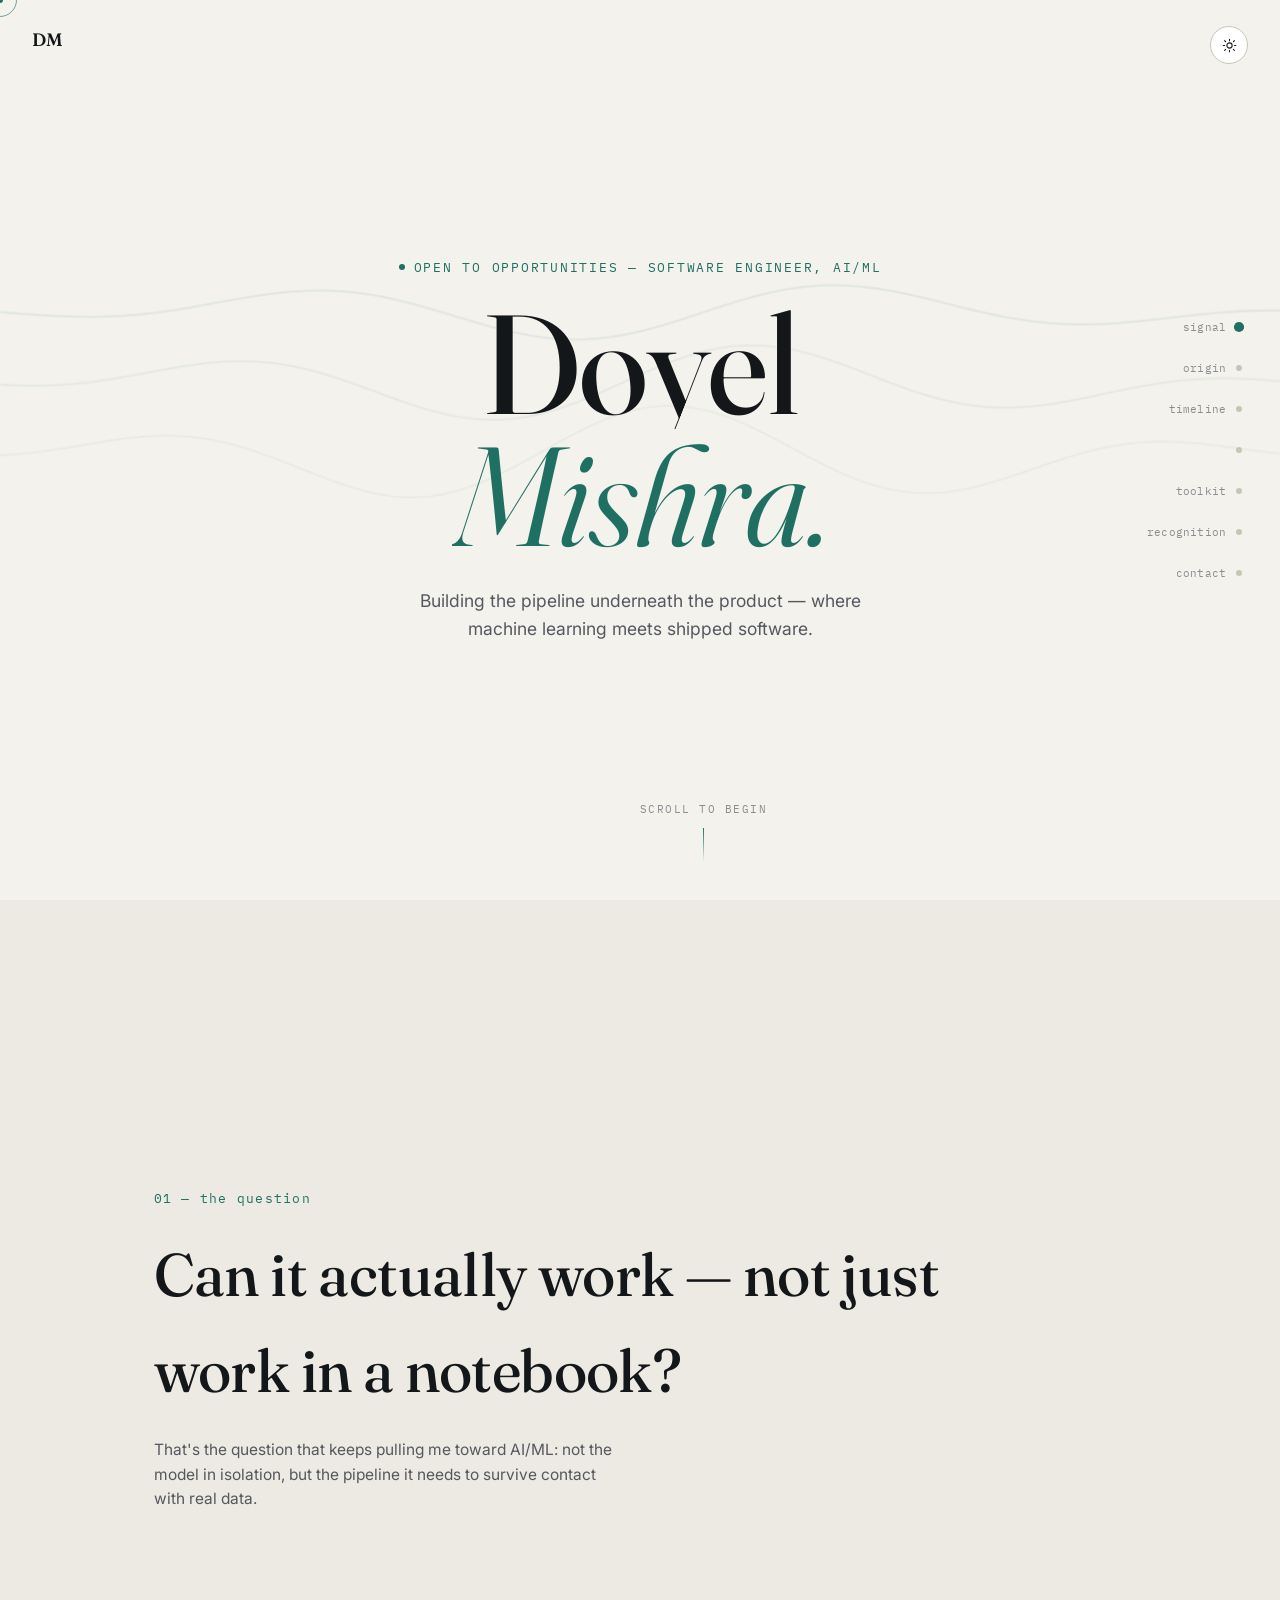
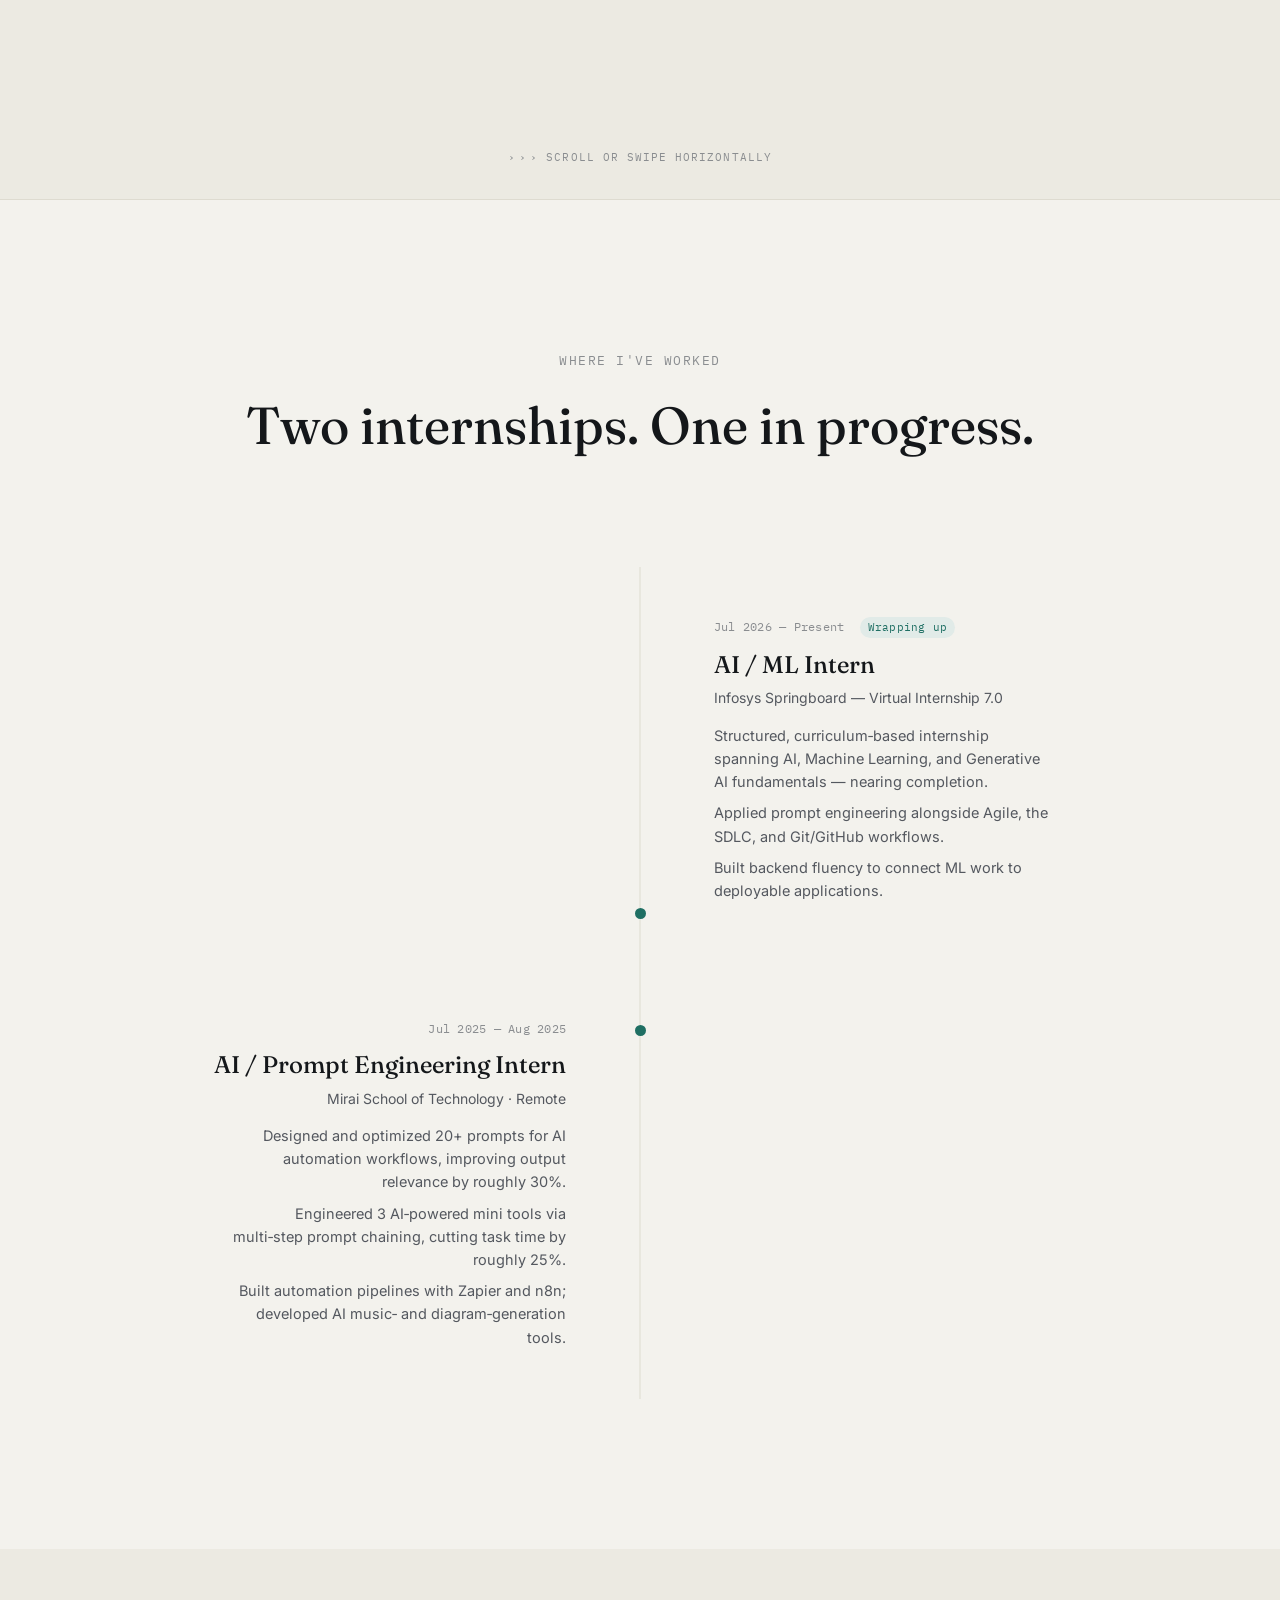
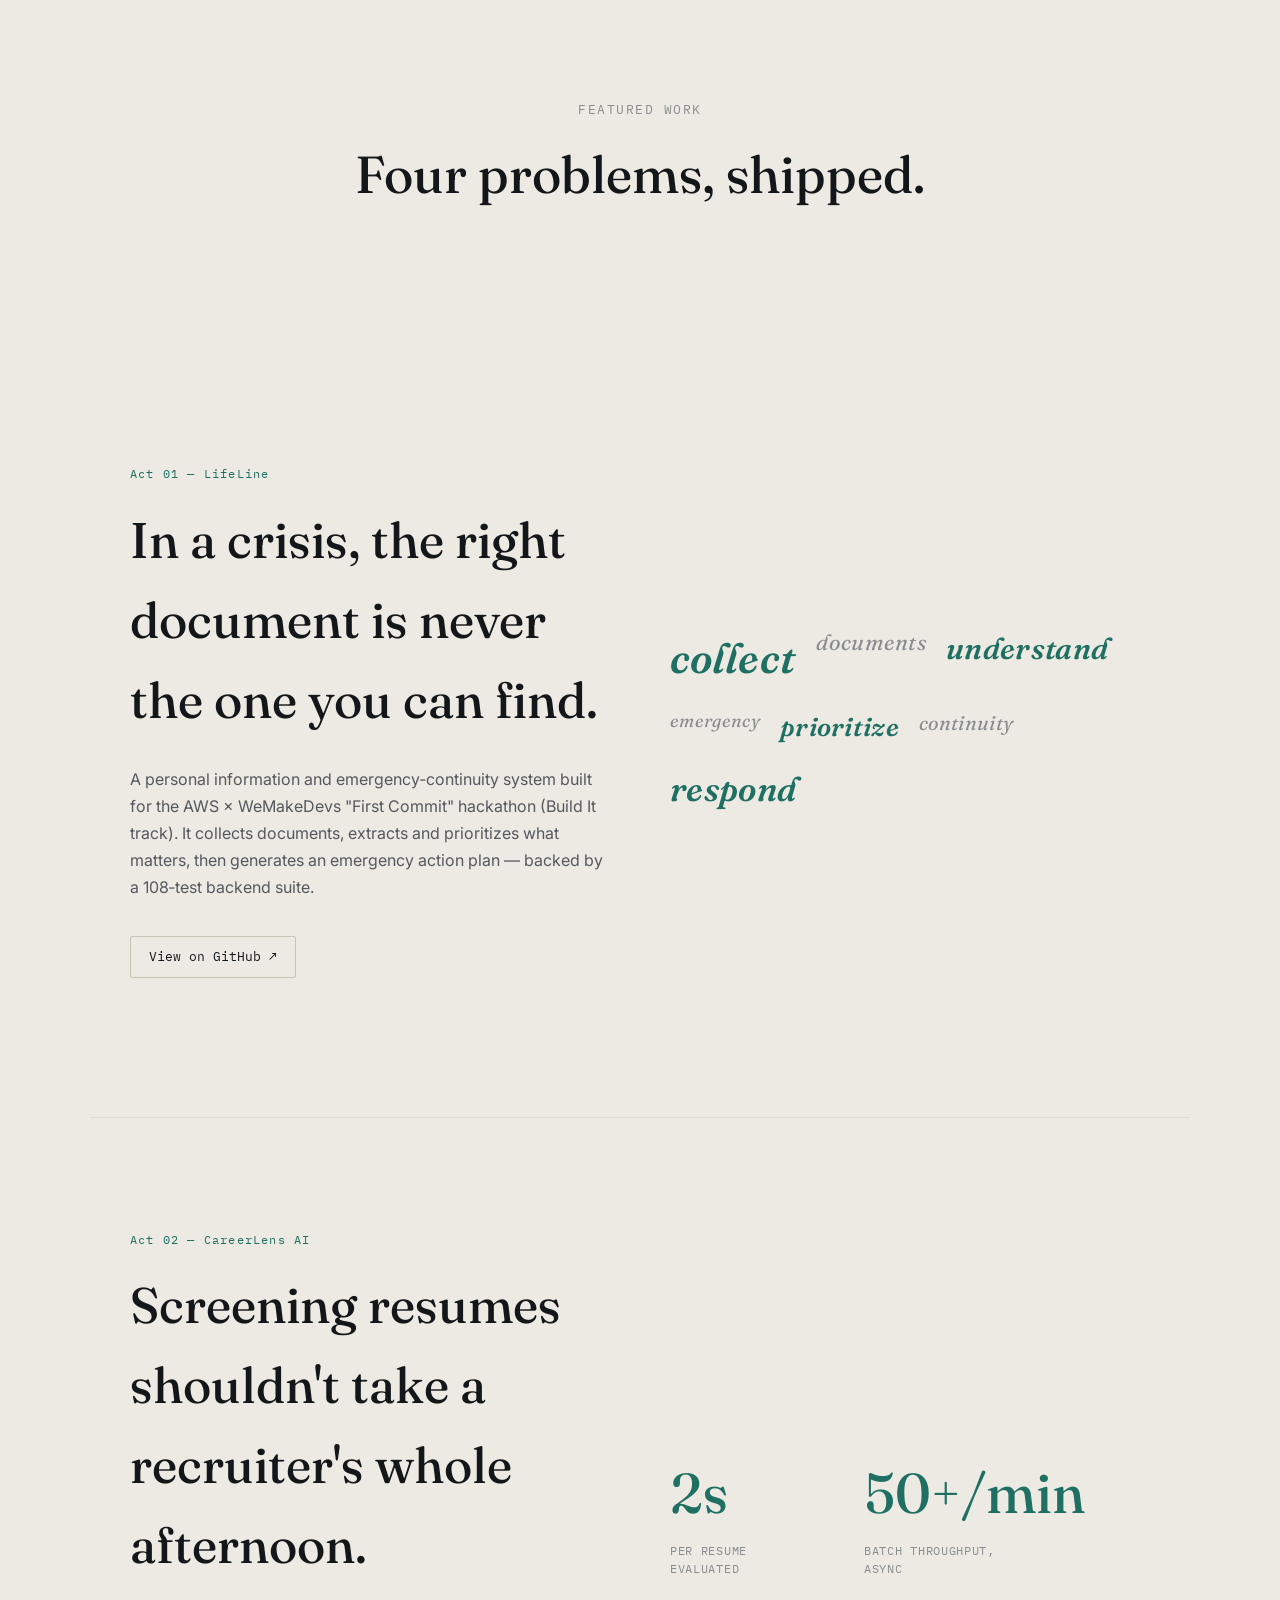
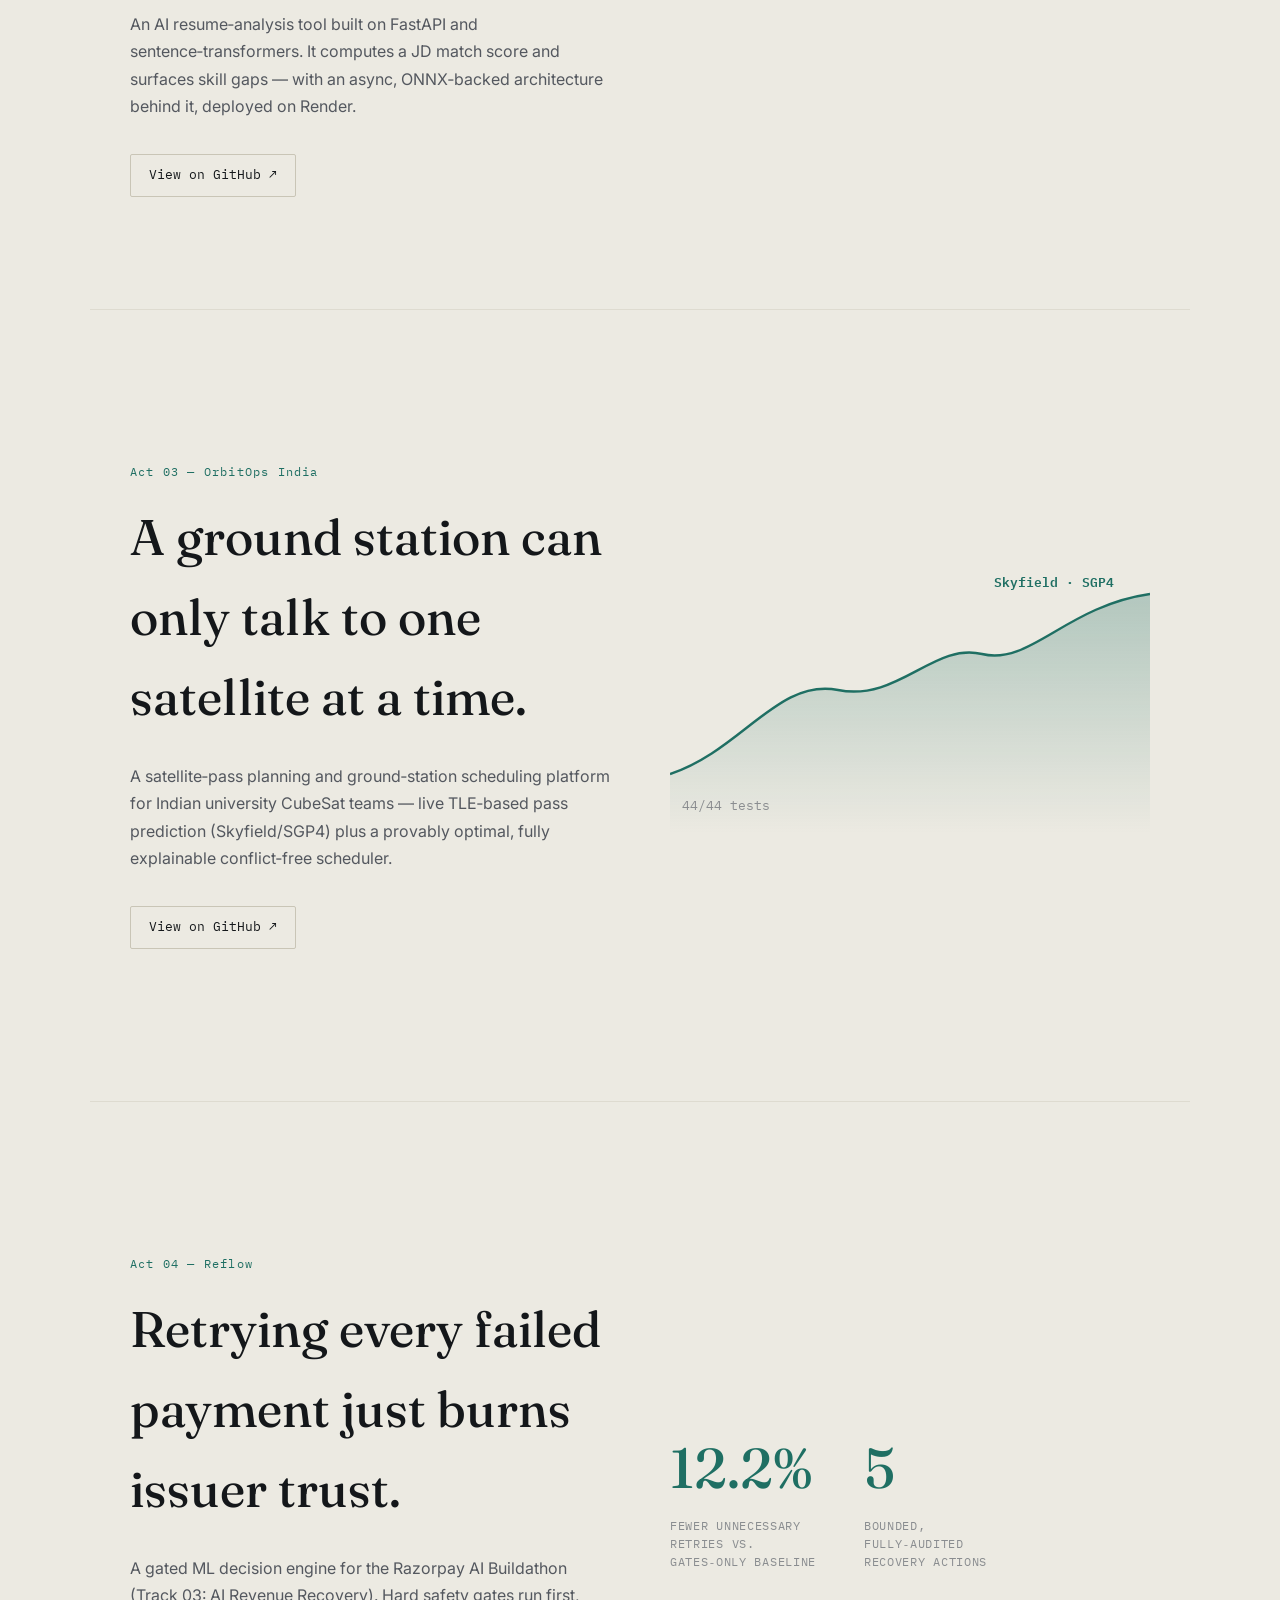
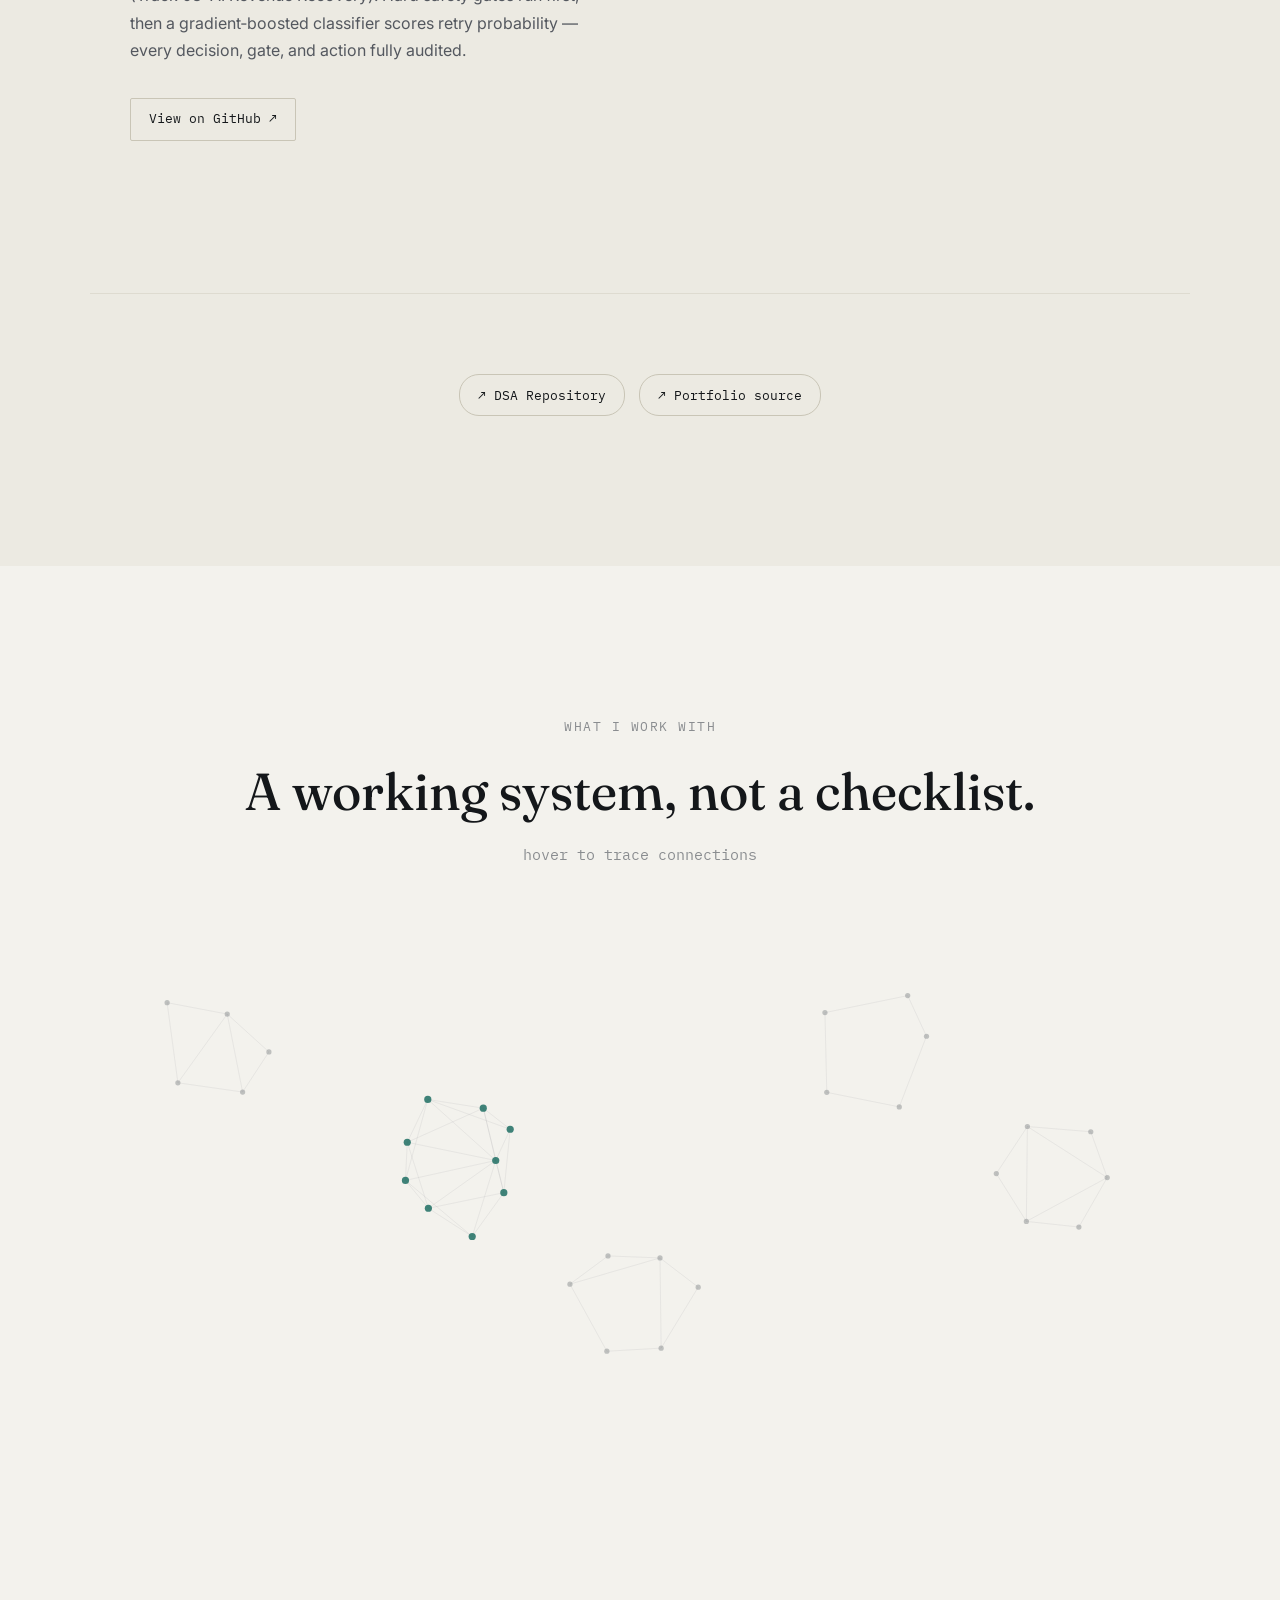
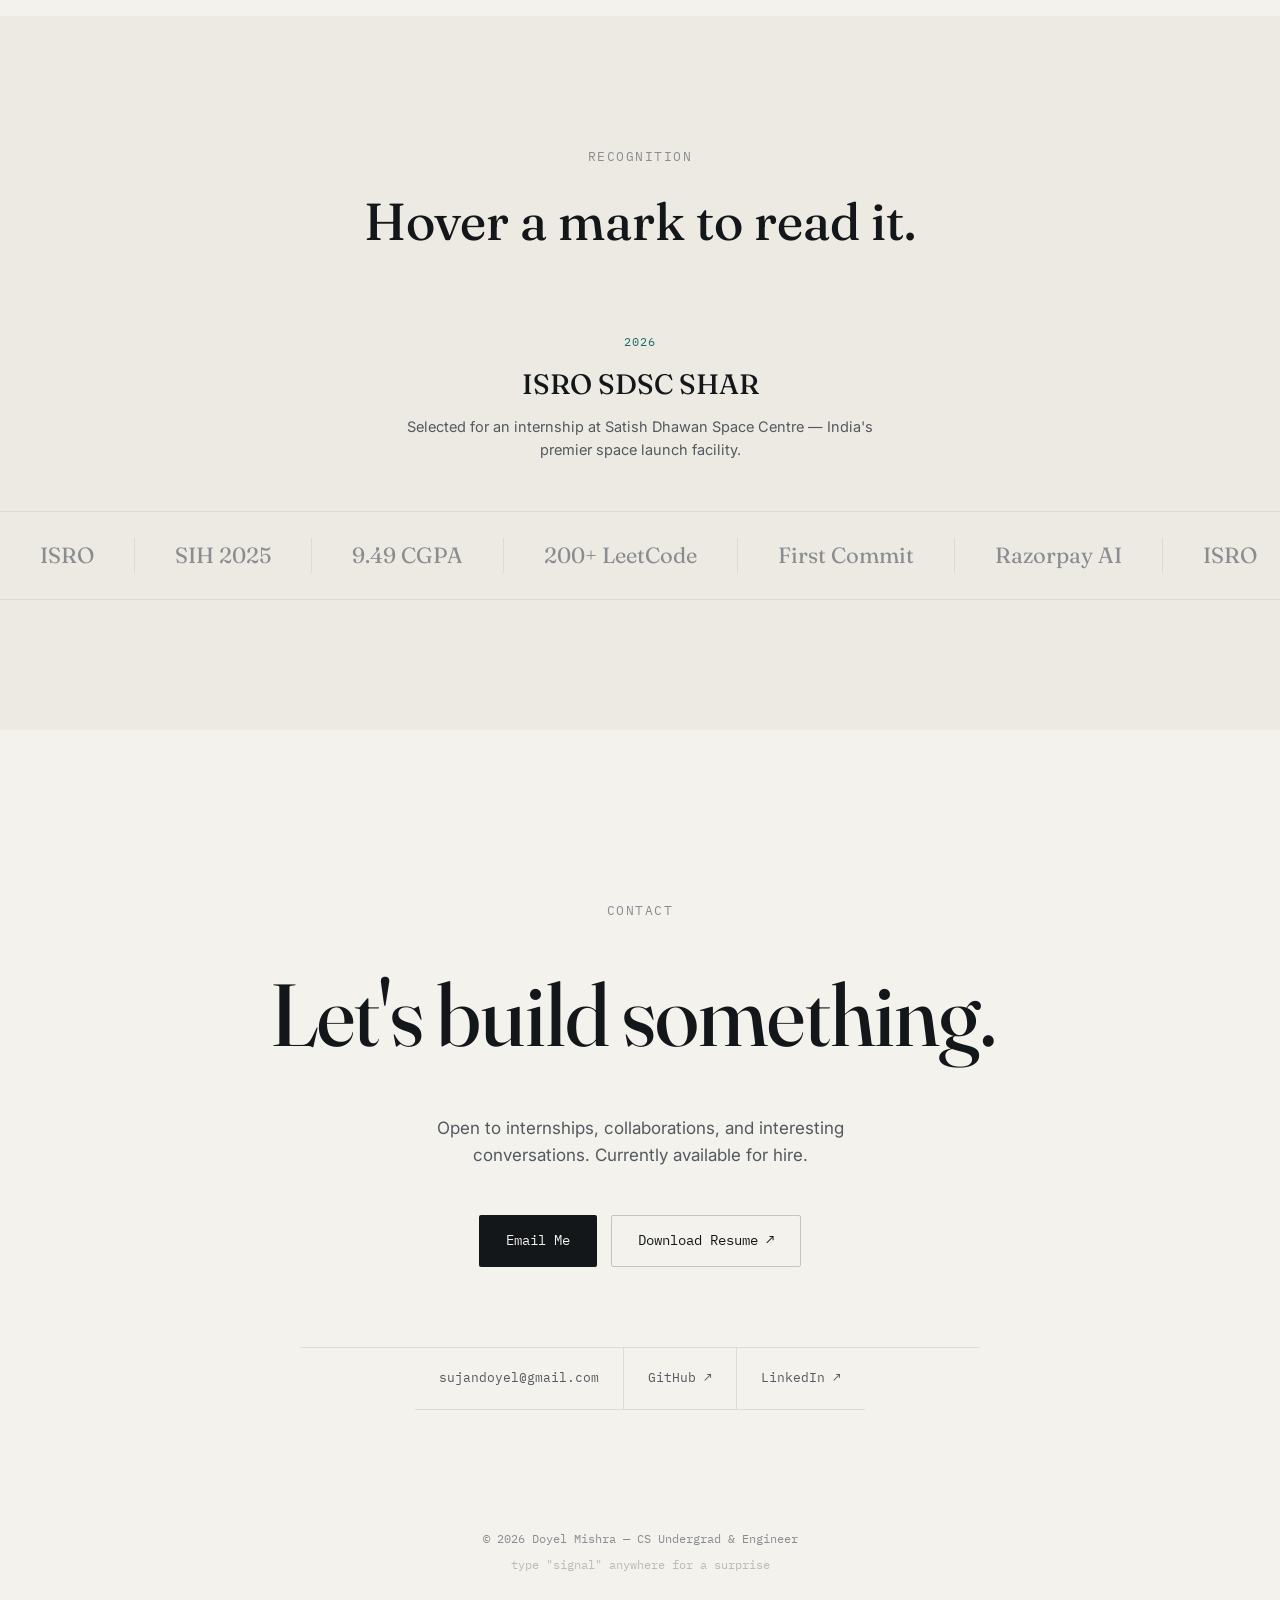
==== commit e3a04cf4: "Update index.html" ====
--- a/index.html
+++ b/index.html
@@ -367,26 +367,12 @@
     <div class="wrap">
       <div class="tl-head reveal">
         <div class="k">Where I've worked</div>
-        <h2 class="display">Two internships. One selection ahead.</h2>
+        <h2 class="display">Two internships. One in progress.</h2>
       </div>
       <div class="tl-rail">
         <div class="tl-line"><div class="tl-line-fill" id="tlFill"></div></div>
 
         <div class="tl-entry reveal" data-tl>
-          <div class="tl-card">
-            <div class="tl-date mono">2026 <span class="tl-tag">Selectee</span></div>
-            <div class="tl-role display">Internship Selectee</div>
-            <div class="tl-org">ISRO — Satish Dhawan Space Centre (SDSC SHAR)</div>
-            <ul>
-              <li>Selected for an internship at Satish Dhawan Space Centre — India's premier space launch facility.</li>
-              <li>Provisional selection; onboarding and exact dates to be confirmed by ISRO.</li>
-            </ul>
-          </div>
-          <div class="tl-node"><div class="dot now"></div></div>
-        </div>
-
-        <div class="tl-entry reveal" data-tl>
-          <div class="tl-node"><div class="dot"></div></div>
           <div class="tl-card">
             <div class="tl-date mono">Jul 2026 — Present <span class="tl-tag">Wrapping up</span></div>
             <div class="tl-role display">AI / ML Intern</div>
@@ -397,6 +383,7 @@
               <li>Built backend fluency to connect ML work to deployable applications.</li>
             </ul>
           </div>
+          <div class="tl-node"><div class="dot now"></div></div>
         </div>
 
         <div class="tl-entry reveal" data-tl>
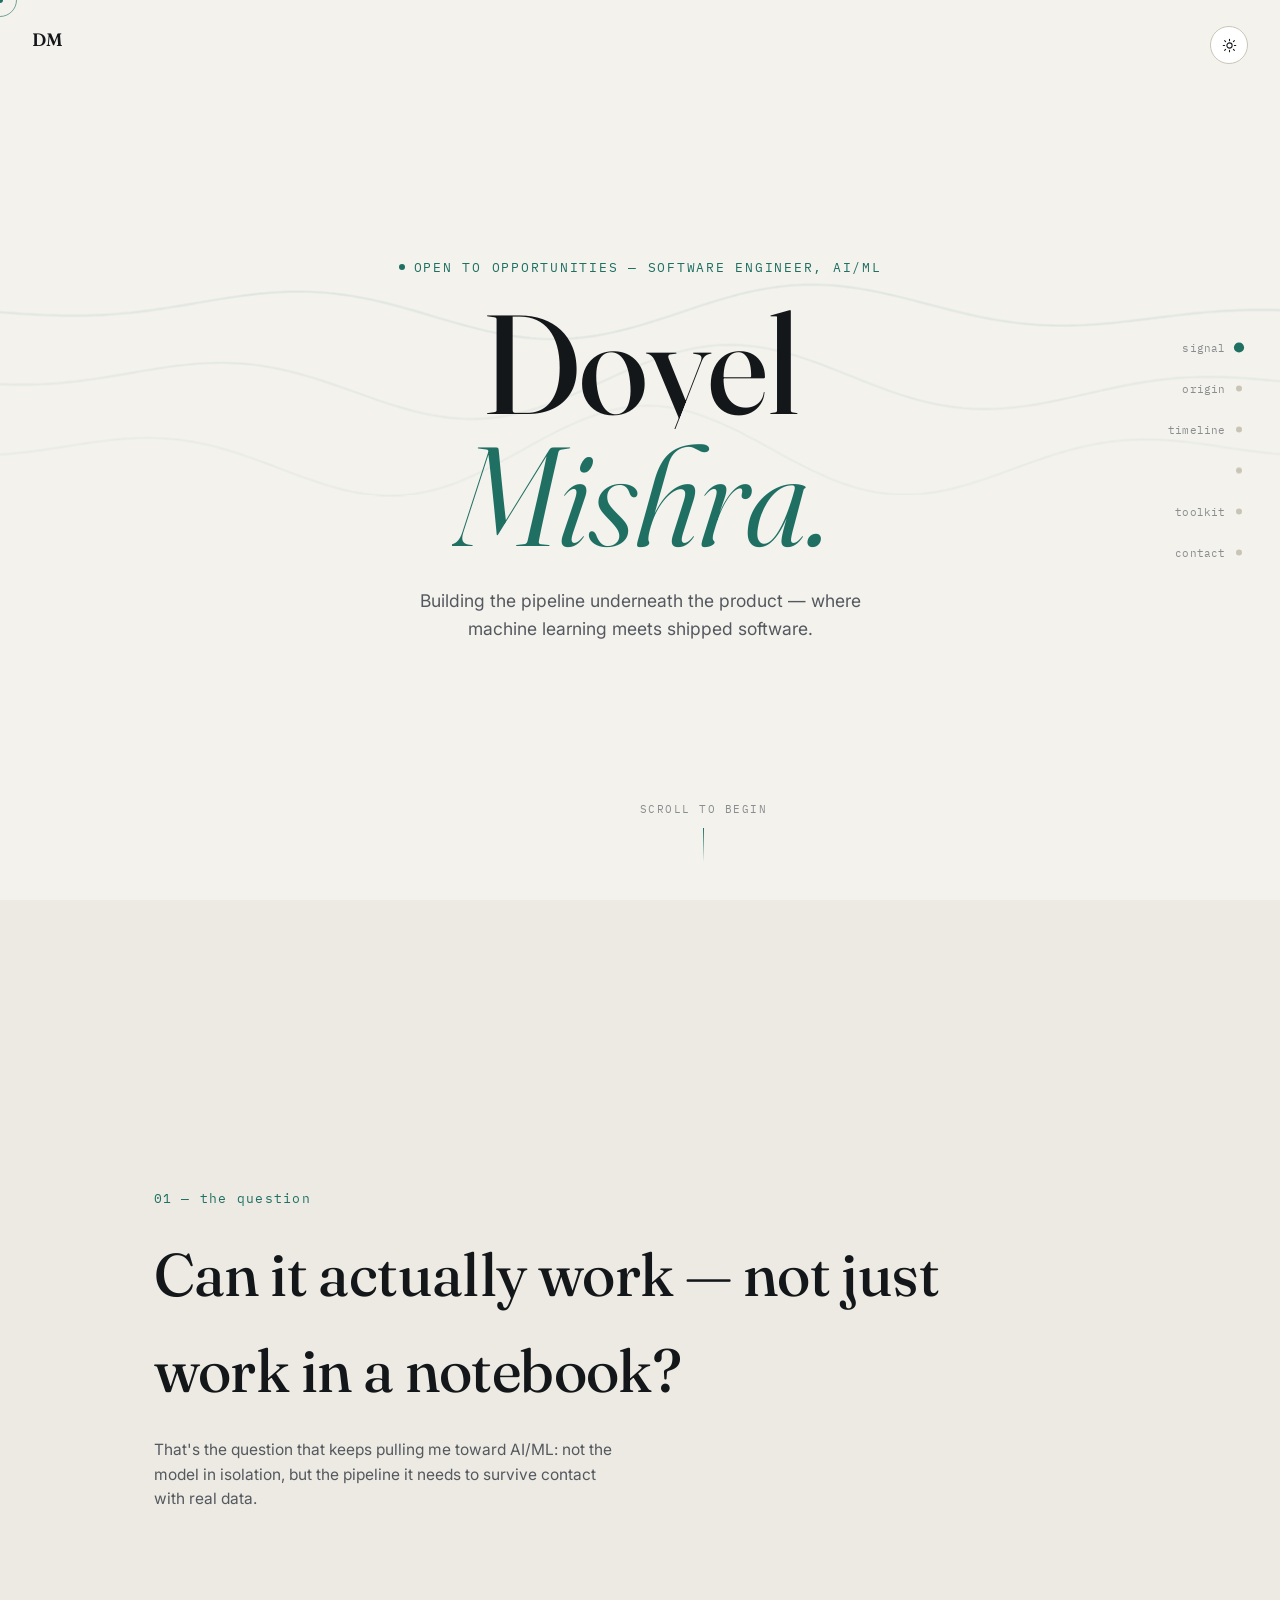
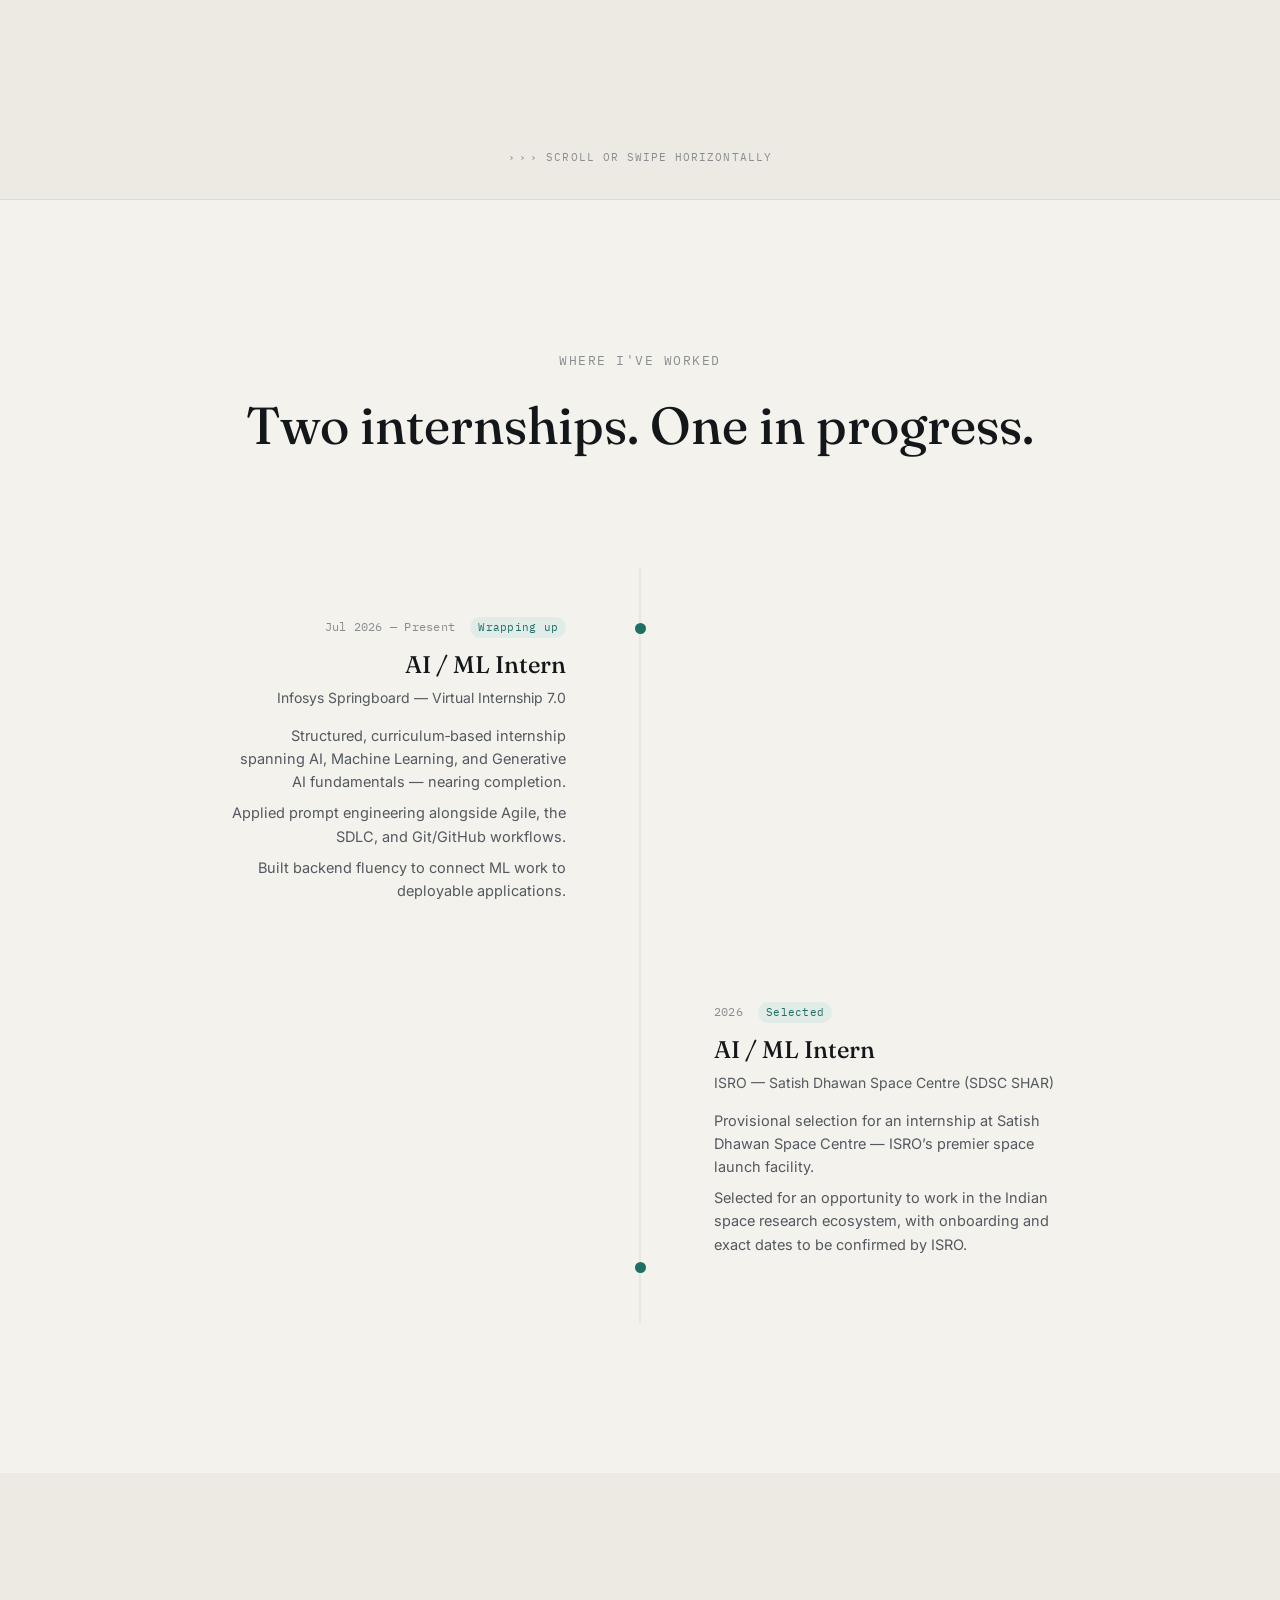
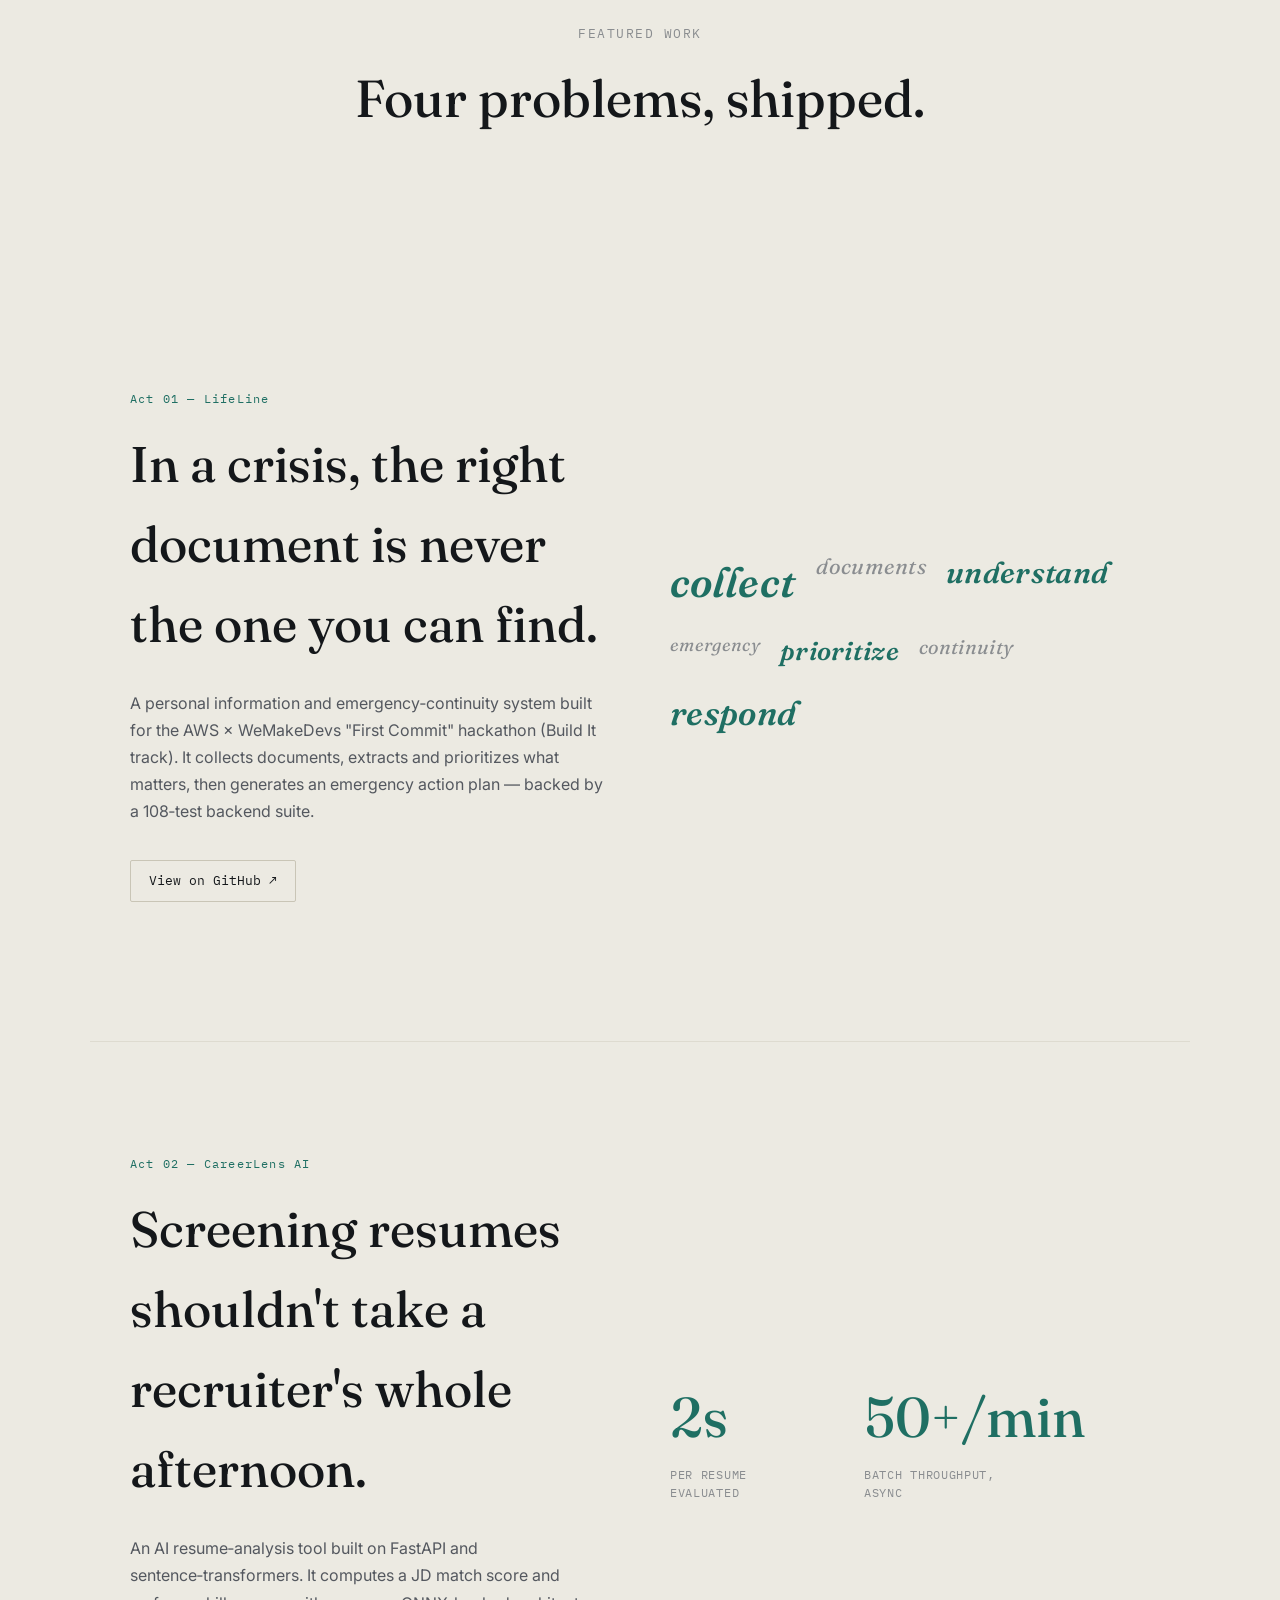
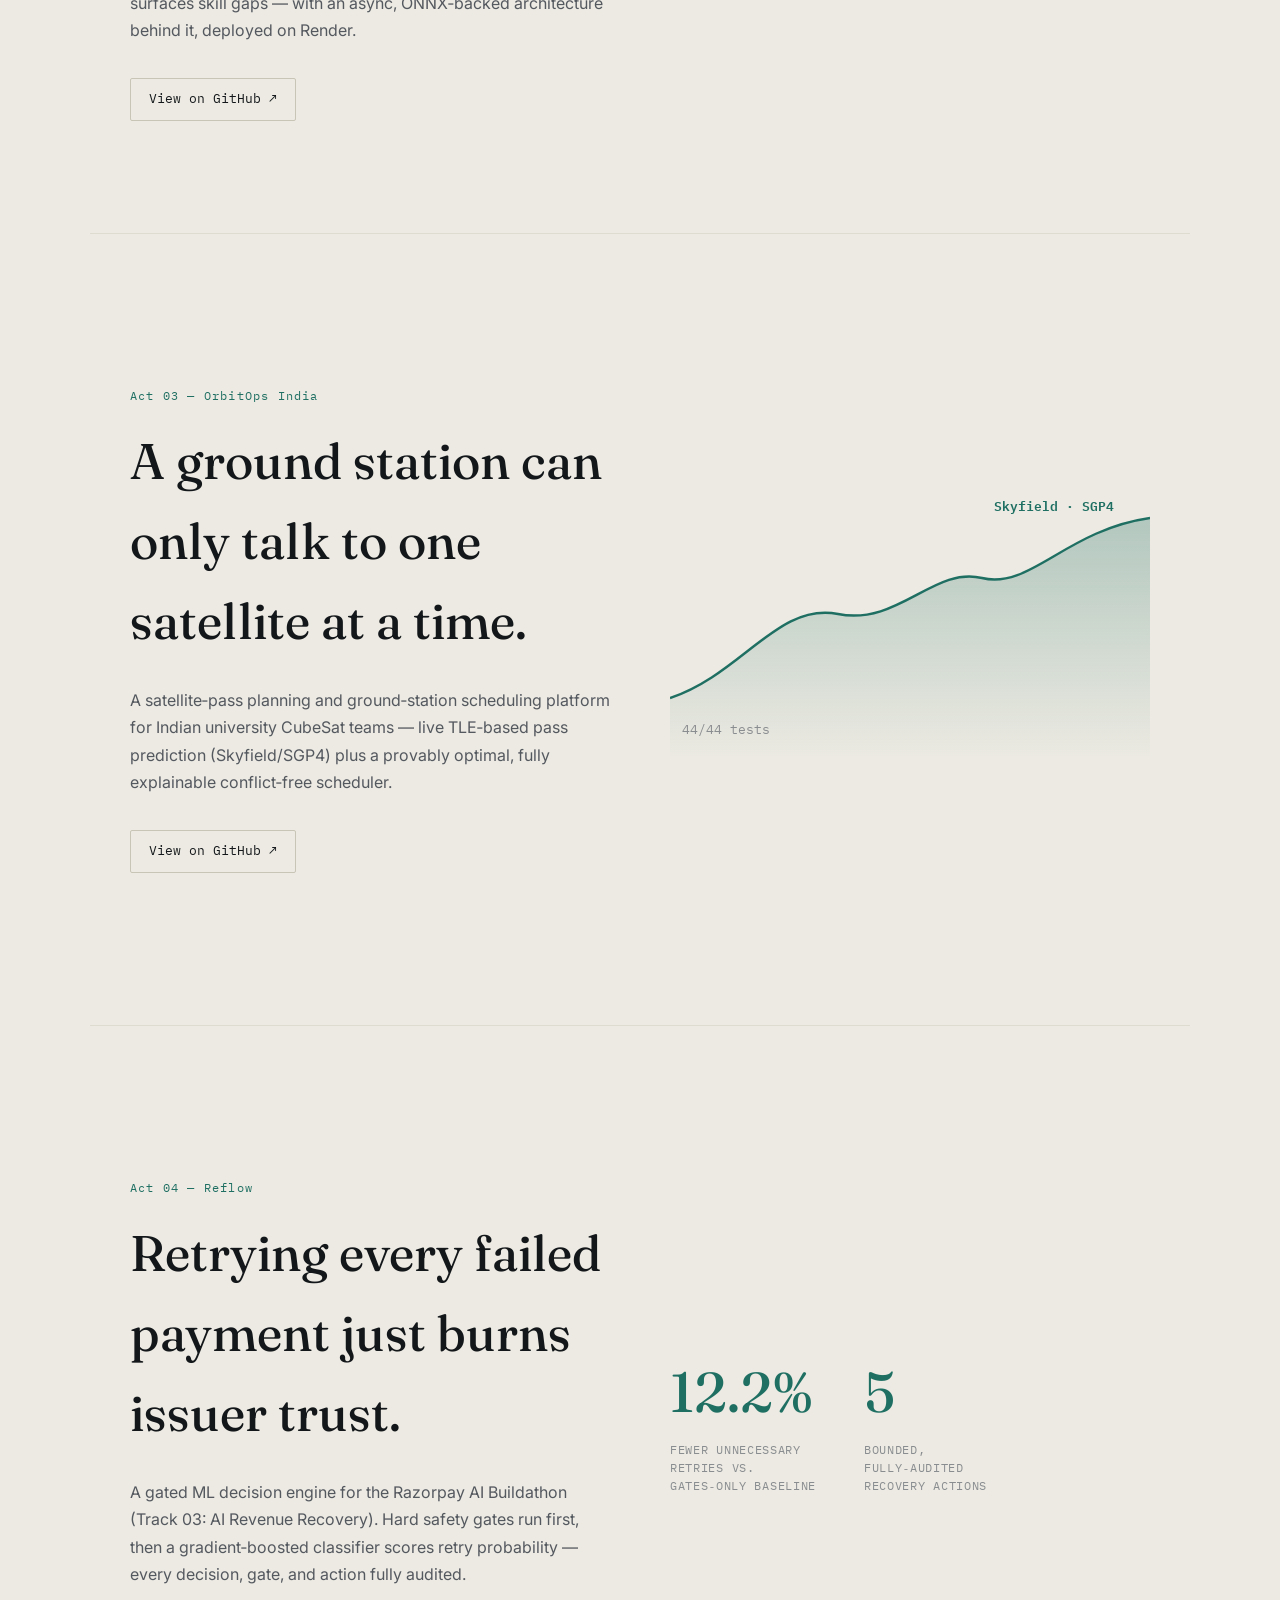
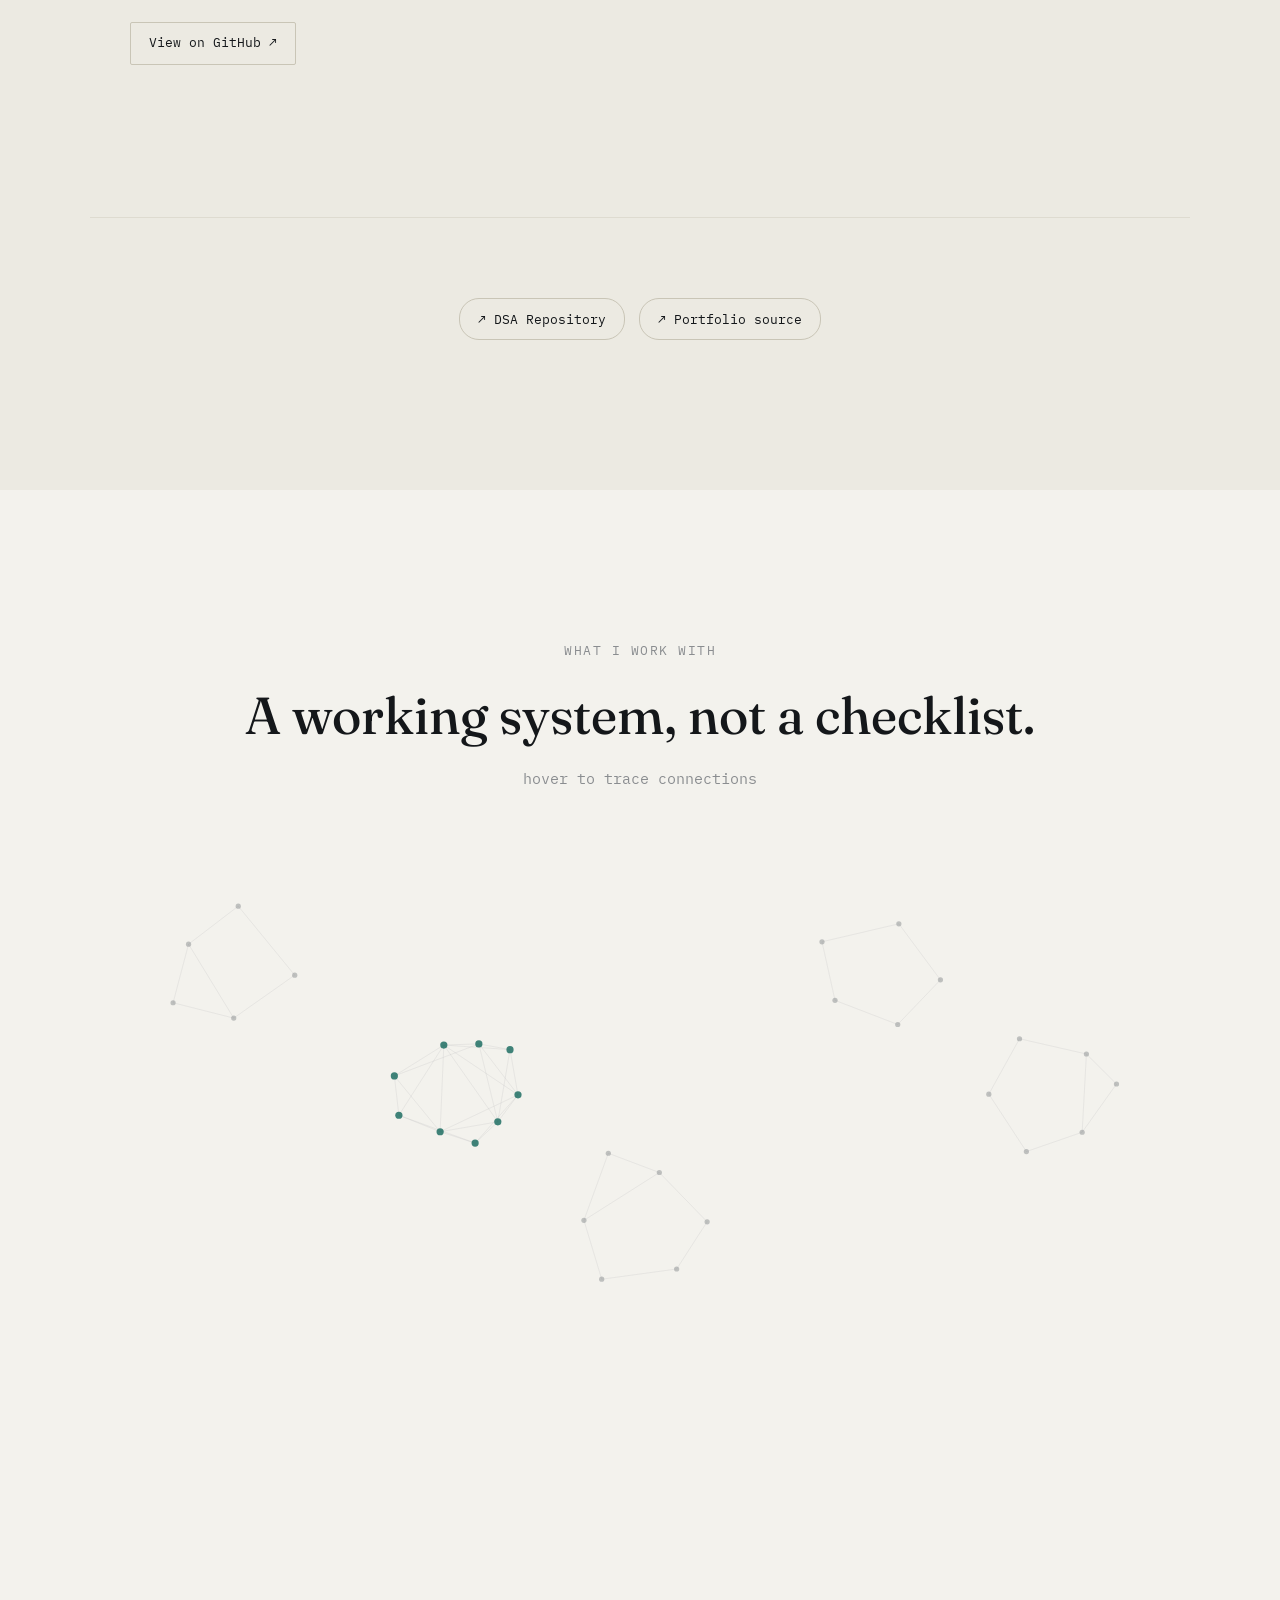
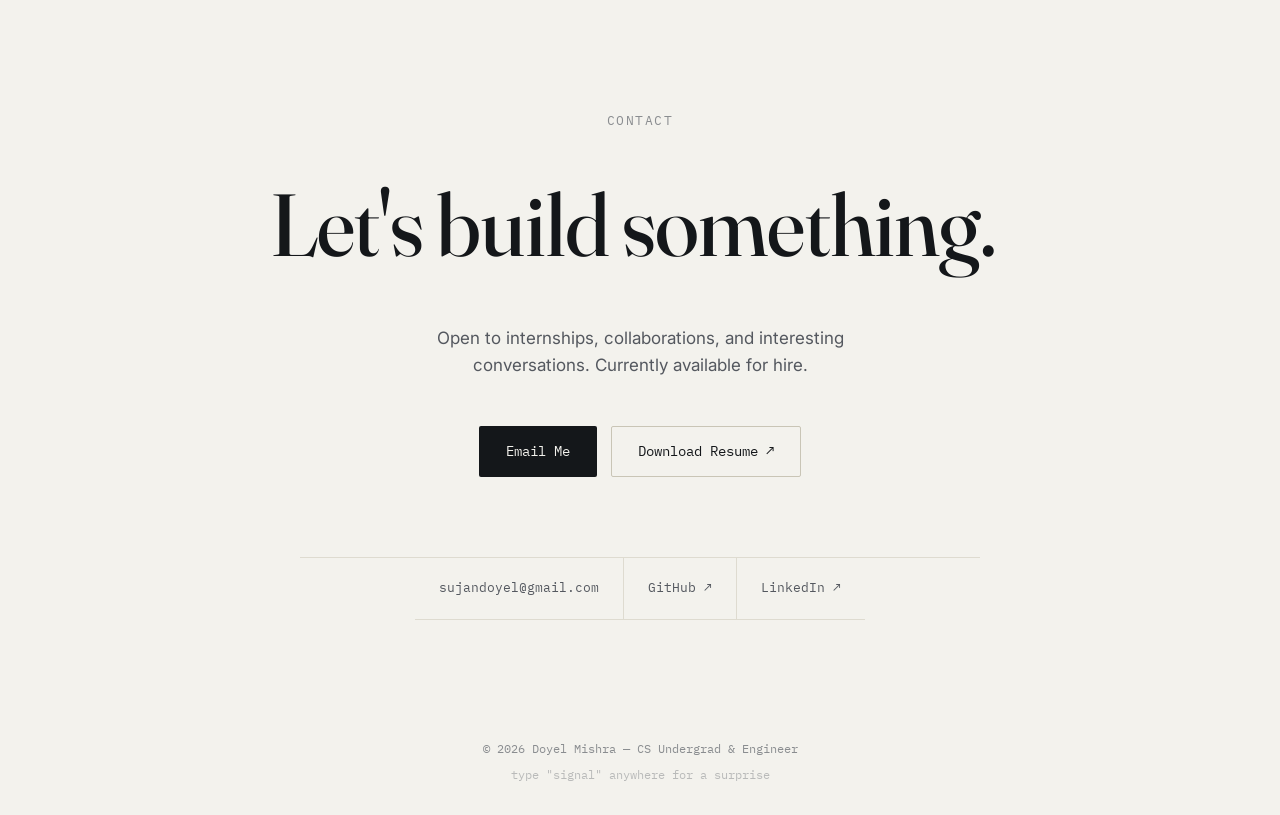
==== commit 7ae81ddf: "Update index.html" ====
--- a/index.html
+++ b/index.html
@@ -151,14 +151,14 @@
   .tl-entry.in .tl-node .dot{ border-color:var(--signal); background:var(--signal); }
   .tl-node .dot.now{ animation:pulse 2s ease-in-out infinite; }
   .tl-card{ grid-column:1; text-align:right; padding-right:44px; }
-  .tl-entry:nth-child(2) .tl-card{ grid-column:3; text-align:left; padding-right:0; padding-left:44px; }
-  @media (max-width:760px){ .tl-card, .tl-entry:nth-child(2) .tl-card{ grid-column:2; text-align:left; padding:0 0 0 24px; } }
+  .tl-entry:nth-child(3) .tl-card{ grid-column:3; text-align:left; padding-right:0; padding-left:44px; }
+  @media (max-width:760px){ .tl-card, .tl-entry:nth-child(3) .tl-card{ grid-column:2; text-align:left; padding:0 0 0 24px; } }
   .tl-date{ font-family:'IBM Plex Mono',monospace; font-size:12px; color:var(--ink-faint); margin-bottom:8px; }
   .tl-tag{ display:inline-block; margin-left:8px; font-size:10.5px; background:var(--signal-soft); color:var(--signal); padding:2px 8px; border-radius:20px; }
   .tl-role{ font-family:'Fraunces',serif; font-size:24px; font-weight:460; margin-bottom:3px; }
   .tl-org{ font-size:14px; color:var(--ink-soft); margin-bottom:14px; }
   .tl-card ul{ list-style:none; display:flex; flex-direction:column; gap:8px; }
-  .tl-entry:not(:nth-child(2)) .tl-card ul{ align-items:flex-end; }
+  .tl-entry:nth-child(2) .tl-card ul{ align-items:flex-end; }
   .tl-card li{ font-size:14.5px; color:var(--ink-soft); max-width:340px; }
 
   /* ================= CH.4 — BUILDS ================= */
@@ -236,22 +236,6 @@
   #node-label{ position:absolute; pointer-events:none; font-family:'IBM Plex Mono',monospace; font-size:12px; background:var(--surface); border:1px solid var(--line-strong); padding:6px 12px; border-radius:20px; opacity:0; transform:translate(-50%,-140%); transition:opacity .2s; white-space:nowrap; }
   #node-label.show{ opacity:1; }
   @media (max-width:760px){ #constellation-wrap{ height:420px; } }
-
-  /* ================= CH.6 — RECOGNITION (ticker) ================= */
-  #recognition{ background:var(--bg-alt); padding:130px 0; }
-  .rec-head{ text-align:center; margin-bottom:70px; }
-  .rec-head .k{ font-family:'IBM Plex Mono',monospace; font-size:12.5px; color:var(--ink-faint); text-transform:uppercase; letter-spacing:.12em; margin-bottom:14px; }
-  .rec-head h2{ font-family:'Fraunces',serif; font-size:clamp(32px,5vw,52px); font-weight:460; }
-  .rec-stage{ text-align:center; min-height:110px; margin-bottom:50px; padding:0 20px; }
-  .rec-stage .rs-badge{ font-family:'IBM Plex Mono',monospace; font-size:11.5px; color:var(--signal); text-transform:uppercase; letter-spacing:.1em; margin-bottom:10px; transition:opacity .25s; }
-  .rec-stage h3{ font-family:'Fraunces',serif; font-size:28px; font-weight:460; margin-bottom:8px; transition:opacity .25s; }
-  .rec-stage p{ font-size:14.5px; color:var(--ink-soft); max-width:520px; margin:0 auto; transition:opacity .25s; }
-  .ticker-wrap{ overflow:hidden; border-top:1px solid var(--line); border-bottom:1px solid var(--line); padding:26px 0; }
-  .ticker{ display:flex; gap:0; white-space:nowrap; animation:ticker-scroll 32s linear infinite; width:max-content; }
-  .ticker-wrap:hover .ticker{ animation-play-state:paused; }
-  @keyframes ticker-scroll{ from{ transform:translateX(0);} to{ transform:translateX(-50%);} }
-  .badge{ font-family:'Fraunces',serif; font-size:22px; padding:0 40px; border-right:1px solid var(--line); cursor:pointer; color:var(--ink-faint); transition:color .3s; flex-shrink:0; }
-  .badge:hover, .badge.active{ color:var(--ink); }
 
   /* ================= CH.7 — CLOSING / CONTACT ================= */
   #closing{ padding:170px 0 90px; text-align:center; }
@@ -306,7 +290,6 @@
   <button class="magnetic" data-target="timeline"><span class="cn-label mono">timeline</span><span class="cn-dot"></span></button>
   <button class="magnetic" data-target="builds"><span class="cn-label mono">builds</span><span class="cn-dot"></span></button>
   <button class="magnetic" data-target="toolkit"><span class="cn-label mono">toolkit</span><span class="cn-dot"></span></button>
-  <button class="magnetic" data-target="recognition"><span class="cn-label mono">recognition</span><span class="cn-dot"></span></button>
   <button class="magnetic" data-target="closing"><span class="cn-label mono">contact</span><span class="cn-dot"></span></button>
 </nav>
 
@@ -388,13 +371,12 @@
 
         <div class="tl-entry reveal" data-tl>
           <div class="tl-card">
-            <div class="tl-date mono">Jul 2025 — Aug 2025</div>
-            <div class="tl-role display">AI / Prompt Engineering Intern</div>
-            <div class="tl-org">Mirai School of Technology · Remote</div>
+            <div class="tl-date mono">2026 <span class="tl-tag">Selected</span></div>
+            <div class="tl-role display">AI / ML Intern</div>
+            <div class="tl-org">ISRO — Satish Dhawan Space Centre (SDSC SHAR)</div>
             <ul>
-              <li>Designed and optimized 20+ prompts for AI automation workflows, improving output relevance by roughly 30%.</li>
-              <li>Engineered 3 AI‑powered mini tools via multi‑step prompt chaining, cutting task time by roughly 25%.</li>
-              <li>Built automation pipelines with Zapier and n8n; developed AI music‑ and diagram‑generation tools.</li>
+              <li>Provisional selection for an internship at Satish Dhawan Space Centre — ISRO’s premier space launch facility.</li>
+              <li>Selected for an opportunity to work in the Indian space research ecosystem, with onboarding and exact dates to be confirmed by ISRO.</li>
             </ul>
           </div>
           <div class="tl-node"><div class="dot"></div></div>
@@ -502,24 +484,6 @@
         <canvas id="constellation"></canvas>
         <div id="node-label" class="mono"></div>
       </div>
-    </div>
-  </section>
-
-  <!-- CH.6 RECOGNITION -->
-  <section id="recognition" class="chapter">
-    <div class="wrap">
-      <div class="rec-head reveal">
-        <div class="k">Recognition</div>
-        <h2 class="display">Hover a mark to read it.</h2>
-      </div>
-      <div class="rec-stage" id="recStage">
-        <div class="rs-badge mono" id="recBadgeYear">2026</div>
-        <h3 class="display" id="recTitle">ISRO SDSC SHAR</h3>
-        <p id="recDesc">Selected for an internship at Satish Dhawan Space Centre — India's premier space launch facility.</p>
-      </div>
-    </div>
-    <div class="ticker-wrap">
-      <div class="ticker" id="ticker"></div>
     </div>
   </section>
 
@@ -821,38 +785,6 @@
   frame();
 })();
 
-/* ---------- recognition ticker ---------- */
-(function(){
-  const data = [
-    { badge:'ISRO', year:'2026', title:'ISRO SDSC SHAR', desc:"Selected for an internship at Satish Dhawan Space Centre — India's premier space launch facility." },
-    { badge:'SIH 2025', year:'2025', title:'SIH National Finalist', desc:'Smart India Hackathon 2025 — national finalist.' },
-    { badge:'9.49 CGPA', year:'2023–27', title:'B.Tech CSE, CVRGU', desc:'9.49 CGPA — C.V. Raman Global University, Bhubaneswar.' },
-    { badge:'200+ LeetCode', year:'Ongoing', title:'200+ Problems Solved', desc:'200+ LeetCode problems solved across arrays, graphs, DP, and heaps.' },
-    { badge:'First Commit', year:'2026', title:'AWS × WeMakeDevs Hackathon', desc:'Built LifeLine for the Build It track — an emergency‑continuity system with a 108‑test backend suite.' },
-    { badge:'Razorpay AI', year:'2026', title:'Razorpay AI Buildathon', desc:'Built Reflow, an ML‑gated revenue‑recovery engine, for Track 03: AI Revenue Recovery.' },
-  ];
-  const ticker = document.getElementById('ticker');
-  const stage = { badge: document.getElementById('recBadgeYear'), title: document.getElementById('recTitle'), desc: document.getElementById('recDesc') };
-  function render(){
-    ticker.innerHTML = '';
-    [...data, ...data].forEach((d) => {
-      const el = document.createElement('div');
-      el.className = 'badge display';
-      el.textContent = d.badge;
-      el.addEventListener('mouseenter', () => {
-        document.querySelectorAll('.badge').forEach(b=>b.classList.remove('active'));
-        stage.badge.style.opacity=0; stage.title.style.opacity=0; stage.desc.style.opacity=0;
-        setTimeout(() => {
-          stage.badge.textContent = d.year; stage.title.textContent = d.title; stage.desc.textContent = d.desc;
-          stage.badge.style.opacity=1; stage.title.style.opacity=1; stage.desc.style.opacity=1;
-        }, 120);
-      });
-      ticker.appendChild(el);
-    });
-  }
-  render();
-})();
-
 /* ---------- magnetic closing heading ---------- */
 (function(){
   const h = document.getElementById('magnetic-heading');
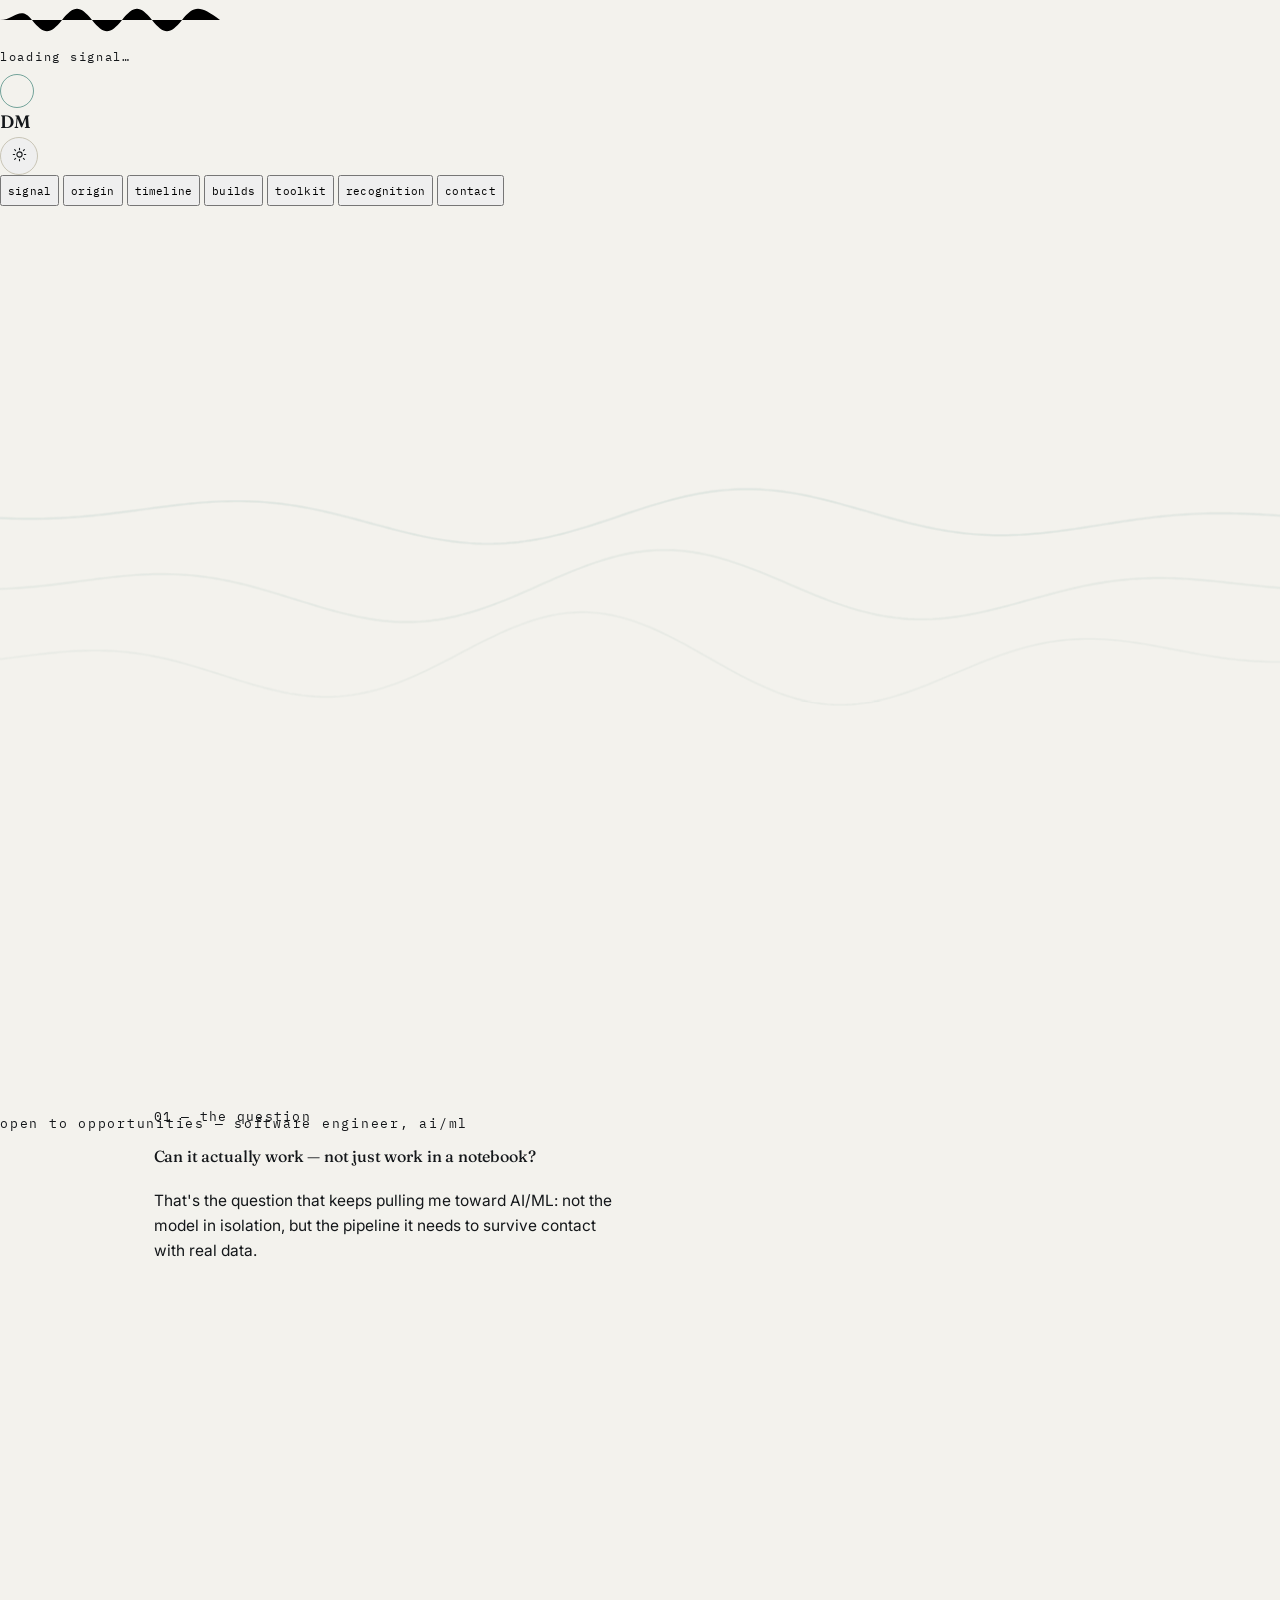
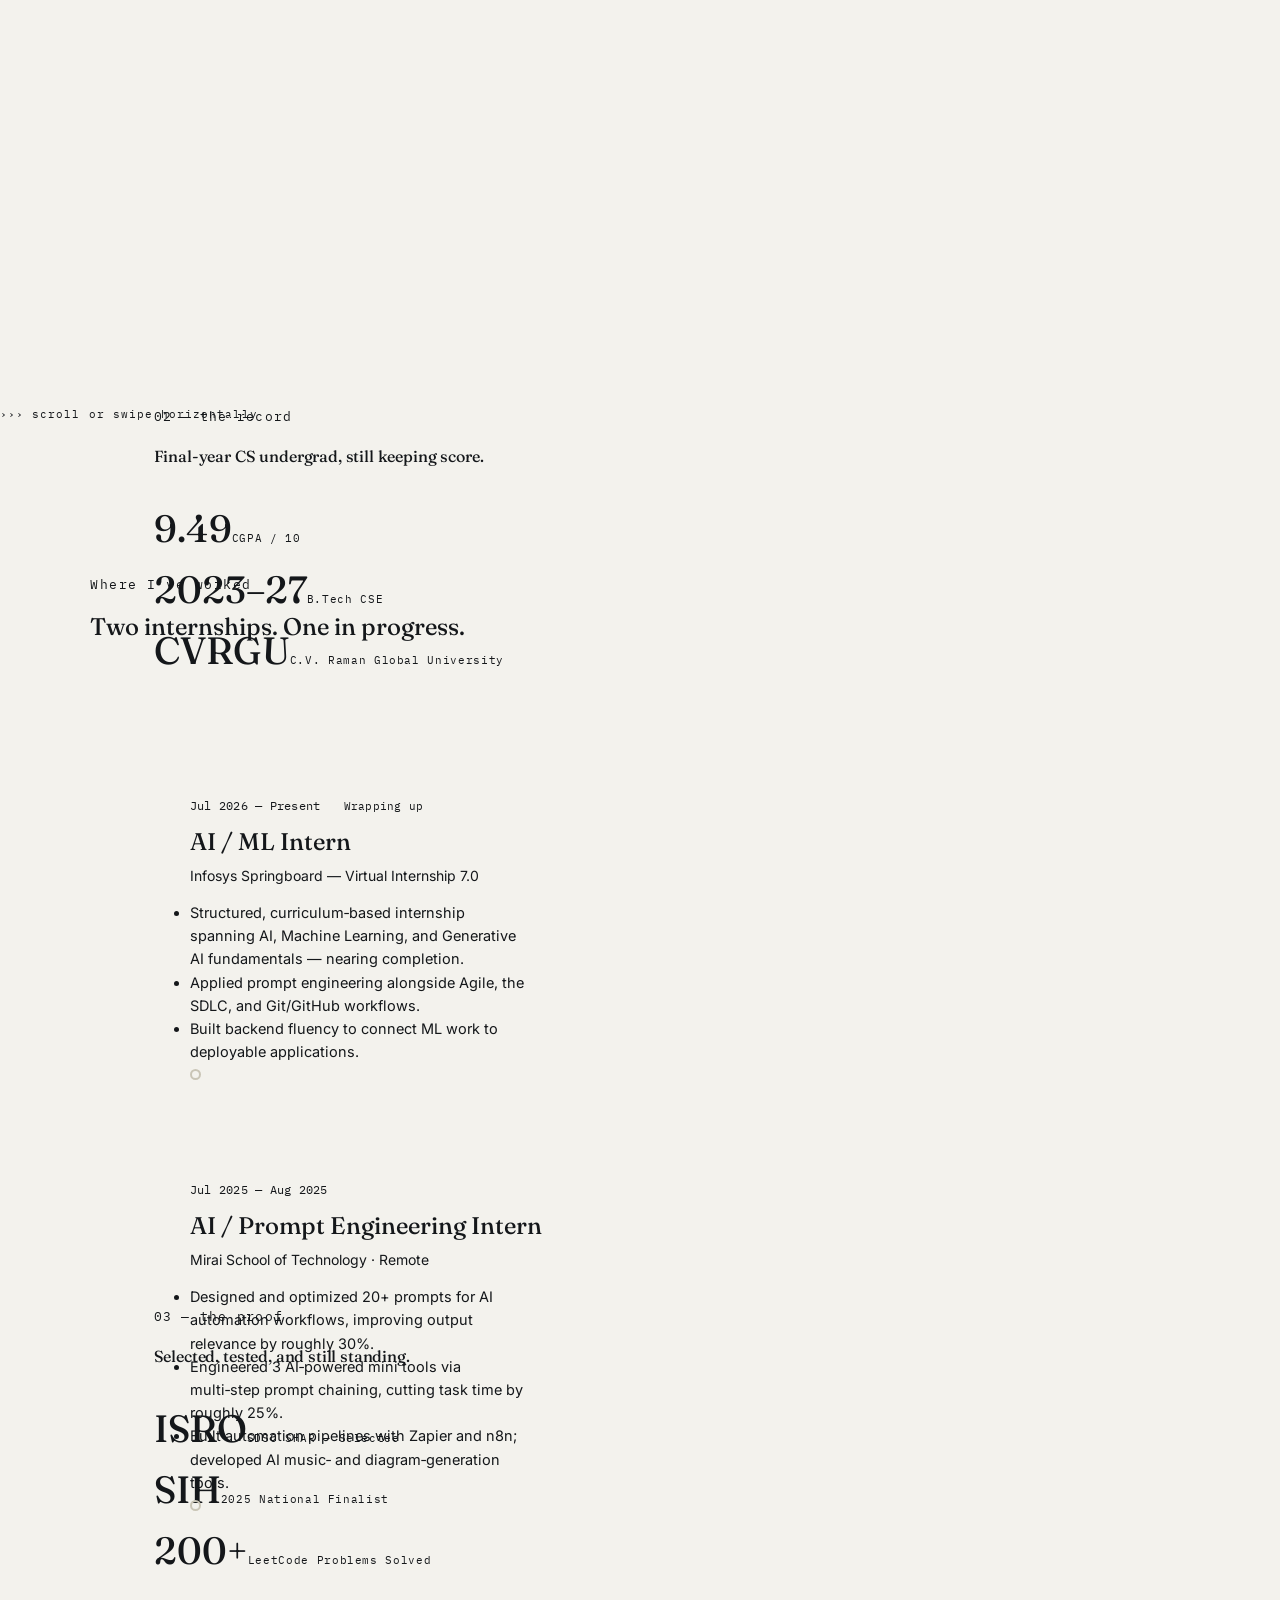
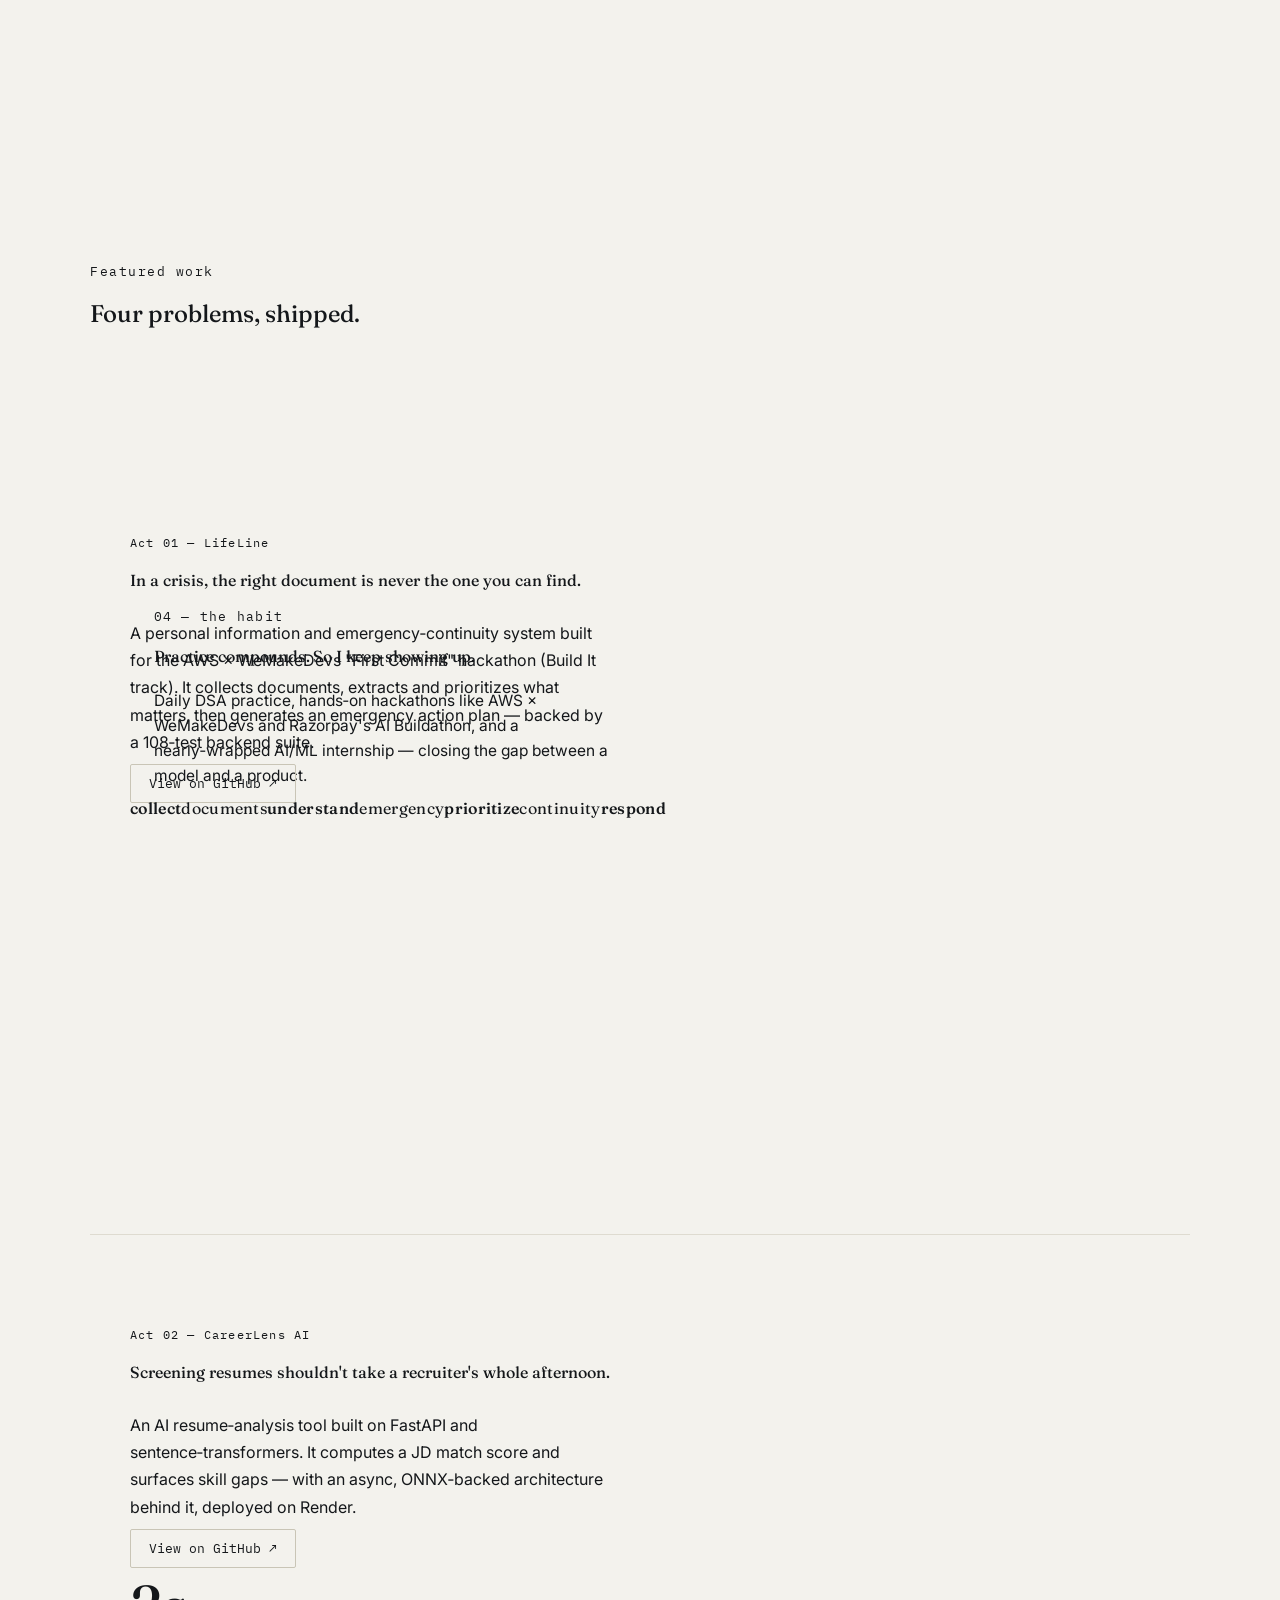
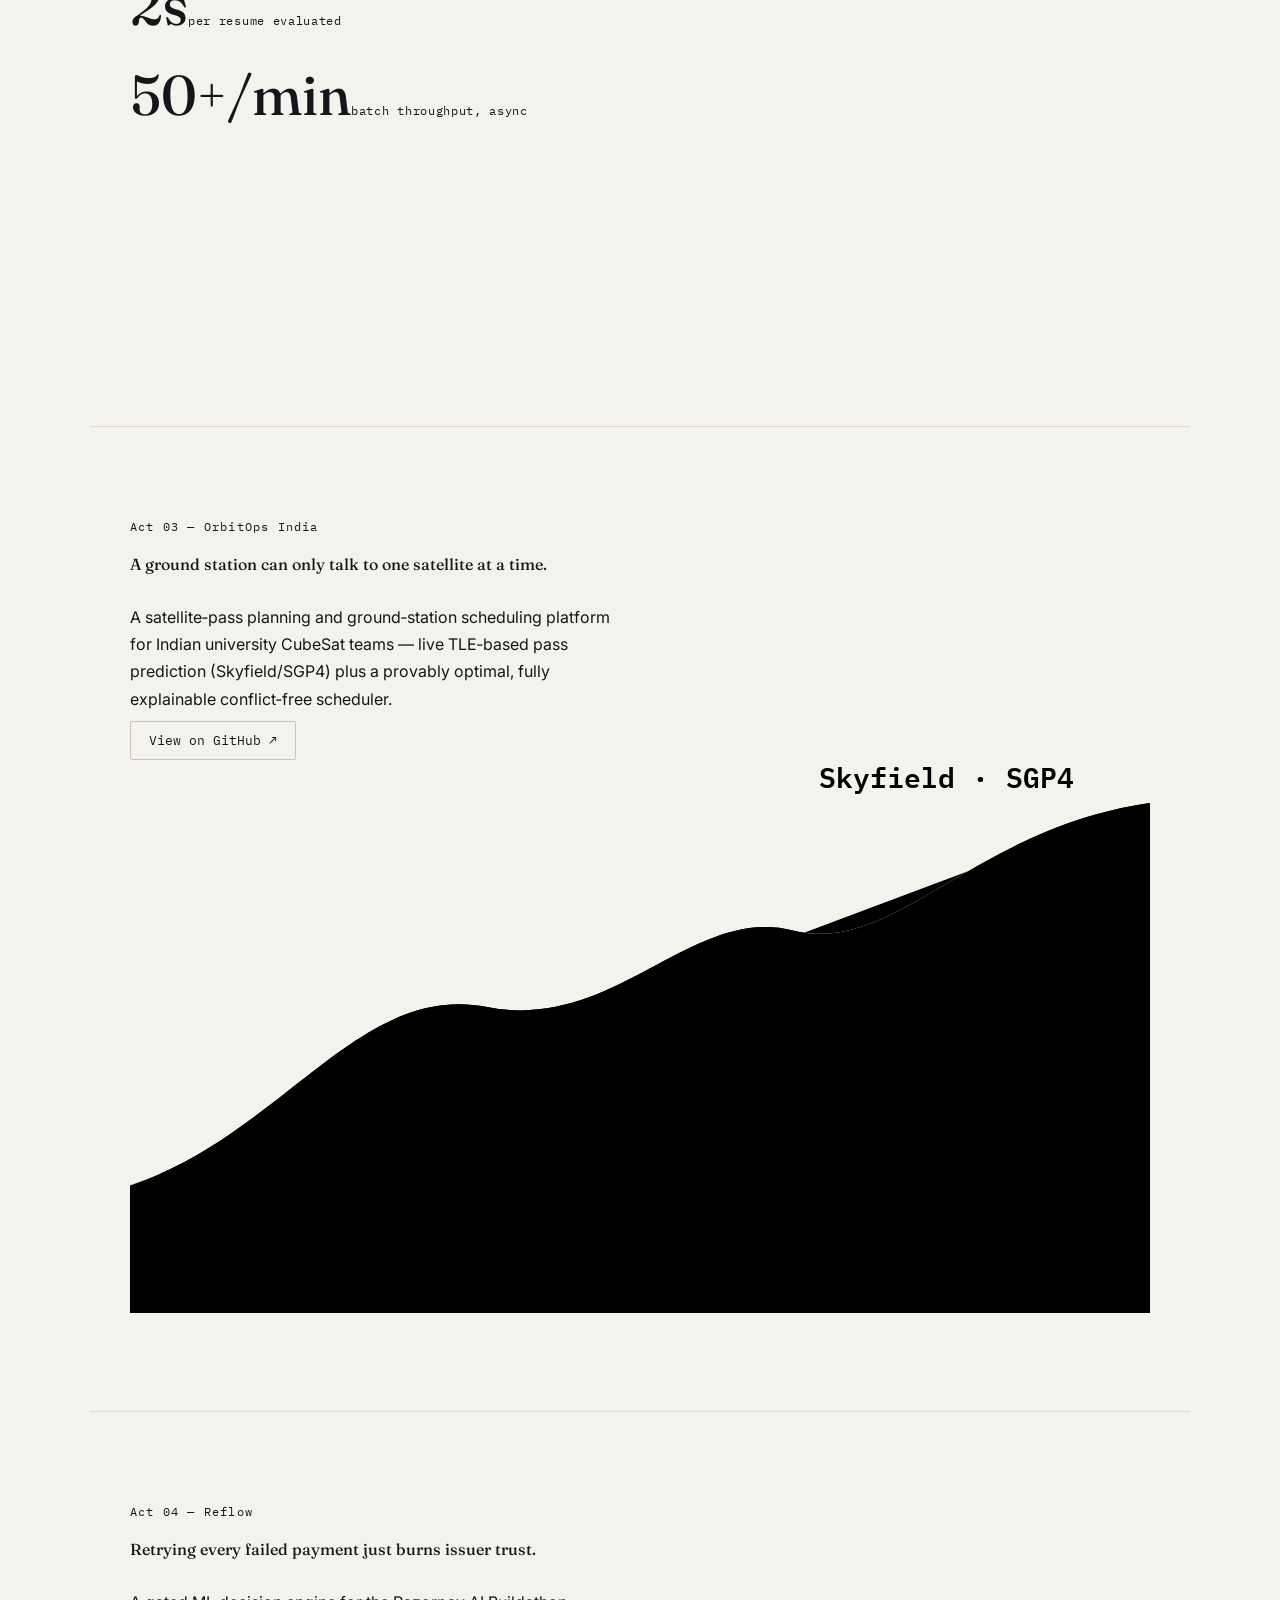
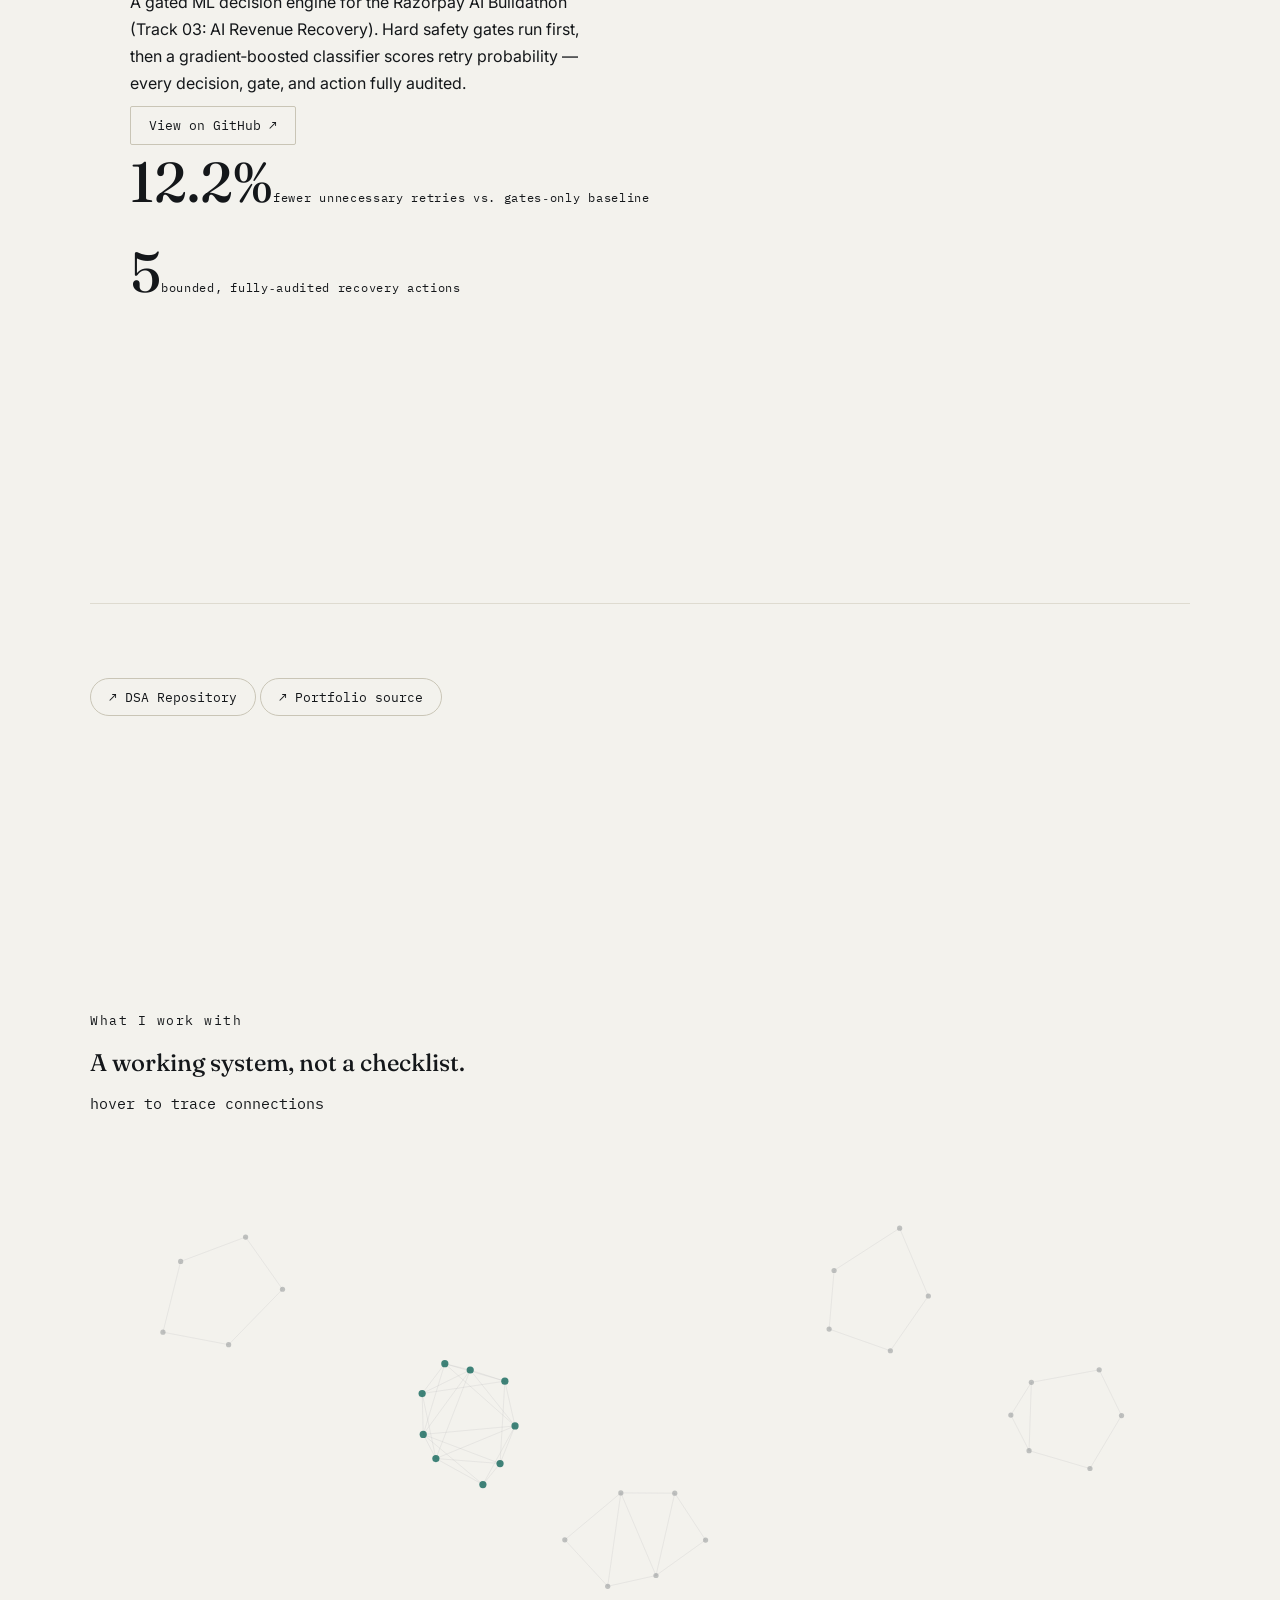
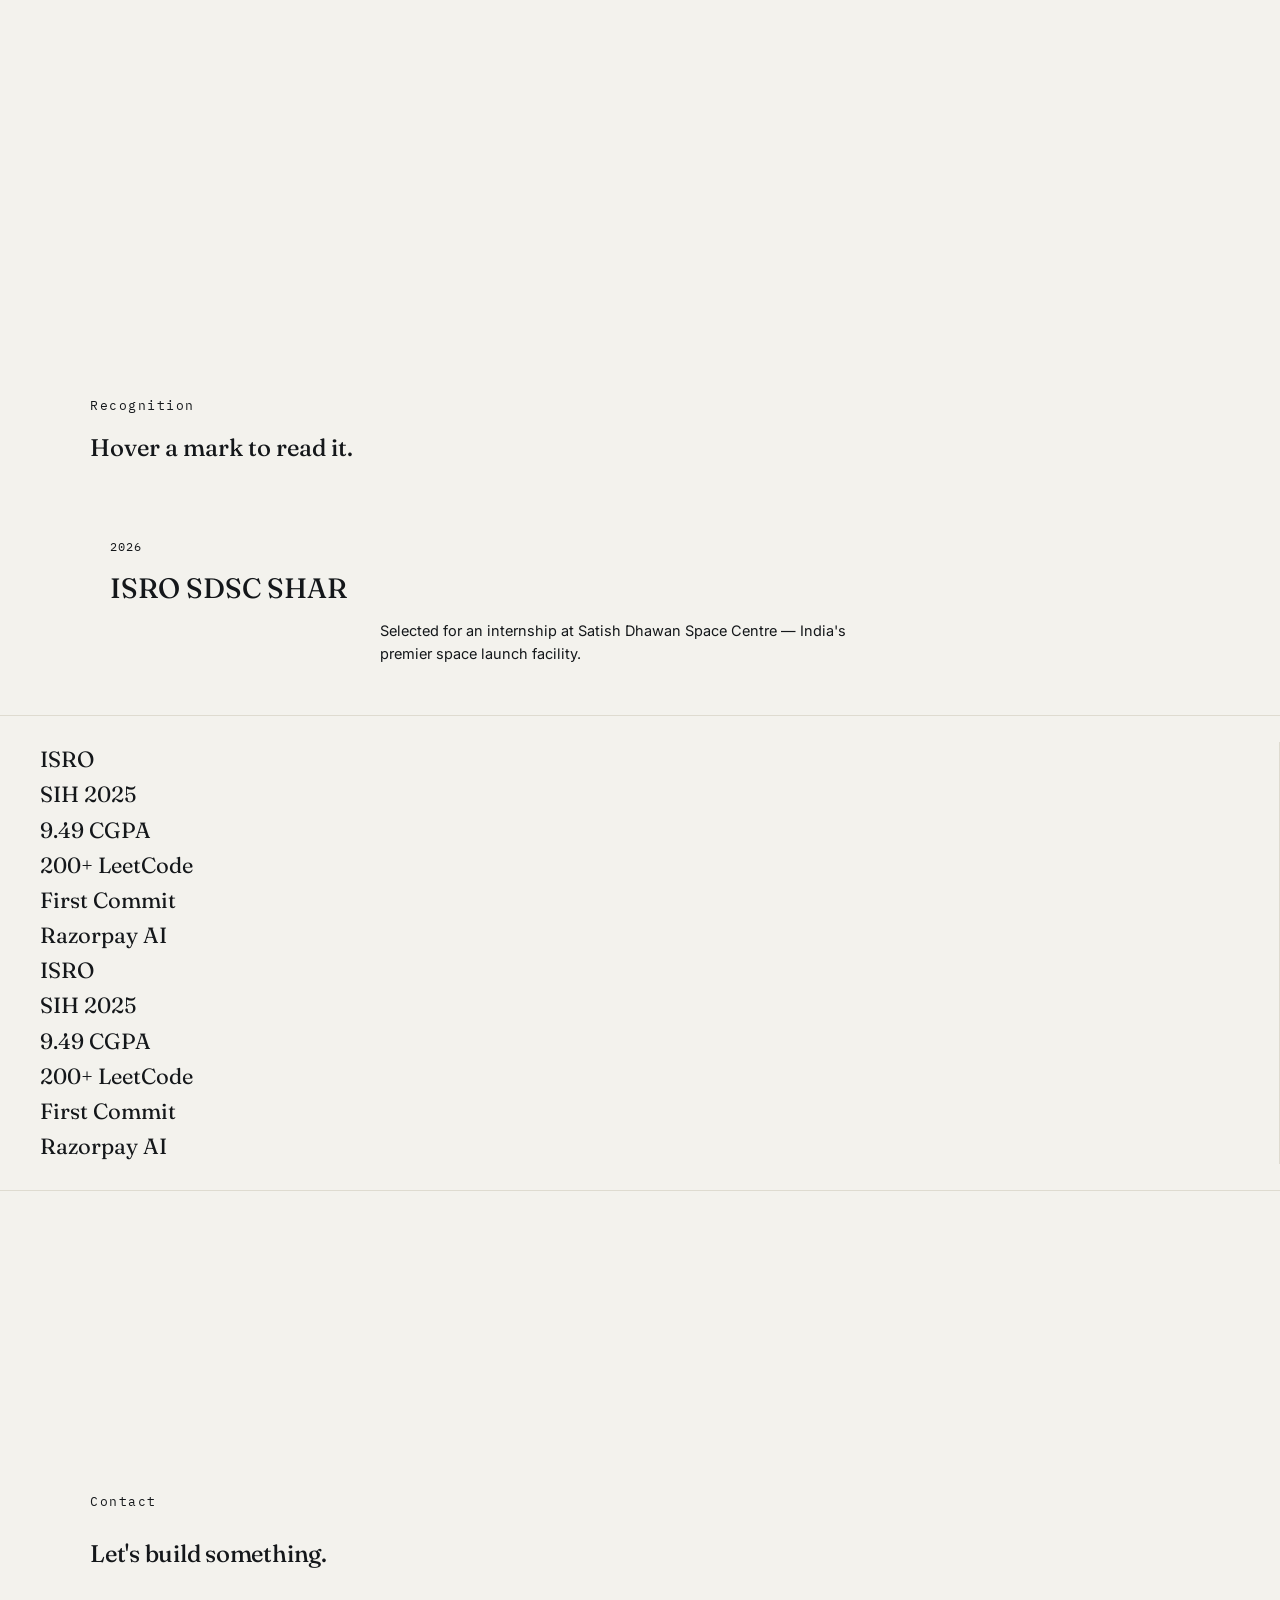
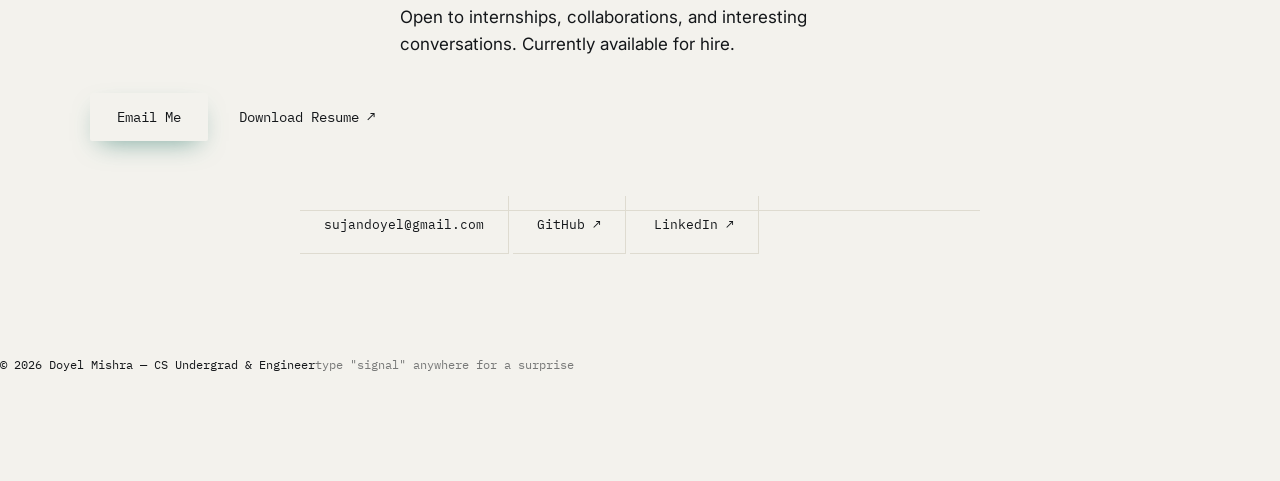
==== commit c73da26c: "Update index.html" ====
--- a/index.html
+++ b/index.html
@@ -1,4 +1,5 @@
 <!DOCTYPE html>
+
 <html lang="en">
 <head>
 <meta charset="UTF-8" />
@@ -40,230 +41,247 @@
   @media (max-width:640px){ .wrap{ padding:0 22px; } }
   section, .chapter{ position:relative; }
 
-  /* ---------------- custom cursor ---------------- */
-  .cursor-dot, .cursor-ring{ position:fixed; top:0; left:0; pointer-events:none; z-index:999; border-radius:50%; transform:translate(-50%,-50%); }
-  .cursor-dot{ width:6px; height:6px; background:var(--signal); transition:opacity .2s, transform .2s var(--ease); }
-  .cursor-ring{ width:34px; height:34px; border:1px solid var(--signal); opacity:.6; transition:width .3s var(--ease), height .3s var(--ease), opacity .3s, border-color .3s, background .3s, transform .3s var(--ease); }
-  .cursor-ring.grow{ width:64px; height:64px; opacity:.9; background:var(--signal-soft); }
-  .cursor-ring.grow-soft{ width:52px; height:52px; opacity:.5; border-style:dashed; }
-  .cursor-dot.shrink{ transform:translate(-50%,-50%) scale(.4); }
-  .cursor-label{ position:fixed; top:0; left:0; z-index:999; pointer-events:none; transform:translate(-50%,-50%); font-family:'IBM Plex Mono',monospace; font-size:10px; letter-spacing:.08em; text-transform:uppercase; color:var(--signal); opacity:0; transition:opacity .25s var(--ease); white-space:nowrap; }
-  .cursor-label.show{ opacity:1; }
-  @media (hover:none), (pointer:coarse){ .cursor-dot,.cursor-ring,.cursor-label{ display:none; } }
-
-  /* ---------------- loader ---------------- */
-  #loader{
-    position:fixed; inset:0; z-index:1000; background:var(--bg);
-    display:flex; align-items:center; justify-content:center; flex-direction:column; gap:18px;
-    transition:opacity .7s var(--ease), visibility .7s var(--ease);
-  }
-  #loader.hidden{ opacity:0; visibility:hidden; pointer-events:none; }
-  #loader svg{ width:220px; height:40px; }
-  #loader path{ stroke:var(--signal); stroke-width:1.6; fill:none; stroke-dasharray:600; stroke-dashoffset:600; animation:loaderdraw 1.3s var(--ease) forwards; }
-  @keyframes loaderdraw{ to{ stroke-dashoffset:0; } }
-  #loader .loader-label{ font-family:'IBM Plex Mono',monospace; font-size:11.5px; letter-spacing:.15em; color:var(--ink-faint); text-transform:uppercase; }
-
-  /* ---------------- top progress + chrome ---------------- */
-  #scrollbar{ position:fixed; top:0; left:0; height:2px; background:var(--signal); z-index:200; width:0%; transition:width .05s linear; }
-  .chrome-topleft, .chrome-topright{ position:fixed; top:26px; z-index:150; }
-  .chrome-topleft{ left:32px; font-family:'Fraunces',serif; font-weight:560; font-size:18px; }
-  .chrome-topright{ right:32px; display:flex; gap:12px; align-items:center; }
-  @media (max-width:640px){ .chrome-topleft{ left:20px; } .chrome-topright{ right:20px; } }
-  .theme-toggle{
-    width:38px; height:38px; border-radius:50%; border:1px solid var(--line-strong);
-    background:var(--surface); display:flex; align-items:center; justify-content:center;
-    cursor:pointer; transition:border-color .3s, transform .2s;
-  }
-  .theme-toggle:hover{ border-color:var(--signal); transform:translateY(-1px) rotate(20deg); }
-  .magnetic{ transition:transform .2s var(--ease); will-change:transform; }
-  @media (hover:none), (pointer:coarse){ .magnetic{ transform:none !important; } }
-  .theme-toggle svg{ width:15px; height:15px; }
-
-  .chapter-nav{ position:fixed; right:32px; top:50%; transform:translateY(-50%); z-index:150; display:flex; flex-direction:column; gap:15px; }
-  @media (max-width:900px){ .chapter-nav{ display:none; } }
-  .chapter-nav button{ background:none; border:none; cursor:pointer; padding:6px; display:flex; align-items:center; gap:10px; justify-content:flex-end; }
-  .chapter-nav .cn-dot{ width:6px; height:6px; border-radius:50%; background:var(--line-strong); transition:all .3s var(--ease); }
-  .chapter-nav button.active .cn-dot{ background:var(--signal); transform:scale(1.7); }
-  .chapter-nav .cn-label{ font-family:'IBM Plex Mono',monospace; font-size:10.5px; color:var(--ink-faint); opacity:0; transform:translateX(6px); transition:all .25s var(--ease); white-space:nowrap; }
-  .chapter-nav button:hover .cn-label, .chapter-nav button.active .cn-label{ opacity:1; transform:translateX(0); }
-
-  /* ---------------- reveal utility ---------------- */
-  .reveal{ opacity:0; transform:translateY(26px); transition:opacity .9s var(--ease), transform .9s var(--ease); }
-  .reveal.in{ opacity:1; transform:translateY(0); }
-  .reveal.d1.in{ transition-delay:.08s; } .reveal.d2.in{ transition-delay:.16s; } .reveal.d3.in{ transition-delay:.24s; }
-
-  /* ================= CH.1 — HERO ================= */
-  #hero{ height:100vh; display:flex; flex-direction:column; align-items:center; justify-content:center; text-align:center; overflow:hidden; }
-  #signalCanvas{ position:absolute; inset:0; width:100%; height:100%; opacity:.55; }
-  .hero-eyebrow{ position:relative; font-family:'IBM Plex Mono',monospace; font-size:12.5px; color:var(--signal); text-transform:uppercase; letter-spacing:.14em; margin-bottom:20px; display:flex; align-items:center; gap:9px; }
-  .hero-eyebrow .pulse{ width:6px; height:6px; border-radius:50%; background:var(--signal); animation:pulse 2s ease-in-out infinite; }
-  @keyframes pulse{ 0%,100%{ box-shadow:0 0 0 0 color-mix(in srgb, var(--signal) 55%, transparent);} 50%{ box-shadow:0 0 0 7px transparent;} }
-  .hero-name{ position:relative; font-size:clamp(56px,11vw,148px); font-weight:460; line-height:.94; letter-spacing:-.01em; }
-  .hero-name .ln{ display:block; overflow:hidden; }
-  .hero-name .ch{ display:inline-block; transform:translateY(110%); opacity:0; animation:chin .8s var(--ease) forwards; }
-  .hero-name .ln:nth-child(2) em{ font-style:italic; color:var(--signal); font-weight:340; }
-  @keyframes chin{ to{ transform:translateY(0); opacity:1; } }
-  .hero-tag{ position:relative; margin-top:26px; font-size:17.5px; color:var(--ink-soft); max-width:480px; opacity:0; animation:fadeup 1s var(--ease) 1.1s forwards; }
-  @keyframes fadeup{ from{ opacity:0; transform:translateY(14px);} to{ opacity:1; transform:translateY(0);} }
-  .scroll-cue{ position:absolute; bottom:38px; left:50%; transform:translateX(-50%); display:flex; flex-direction:column; align-items:center; gap:10px; opacity:0; animation:fadeup 1s var(--ease) 1.6s forwards; }
-  .scroll-cue span{ font-family:'IBM Plex Mono',monospace; font-size:10.5px; letter-spacing:.14em; color:var(--ink-faint); text-transform:uppercase; }
-  .scroll-cue .wire{ width:1px; height:34px; background:linear-gradient(var(--signal), transparent); animation:wiredrop 1.8s ease-in-out infinite; }
-  @keyframes wiredrop{ 0%{ transform:scaleY(0); transform-origin:top;} 50%{ transform:scaleY(1); transform-origin:top;} 51%{ transform-origin:bottom;} 100%{ transform:scaleY(0); transform-origin:bottom;} }
-
-  /* ================= CH.2 — ORIGIN (horizontal filmstrip) ================= */
-  #origin{ background:var(--bg-alt); }
-  .origin-frame-outer{ height:100vh; overflow:hidden; position:relative; display:flex; align-items:center; }
-  .origin-track{ display:flex; height:100%; align-items:center; overflow-x:auto; scroll-snap-type:x mandatory; scrollbar-width:none; -ms-overflow-style:none; }
-  .origin-track::-webkit-scrollbar{ display:none; }
-  .origin-panel{ min-width:100vw; height:100%; display:flex; flex-direction:column; justify-content:center; padding:0 12vw; scroll-snap-align:center; flex-shrink:0; }
-  @media (max-width:760px){ .origin-panel{ padding:0 8vw; } }
-  .origin-index{ font-family:'IBM Plex Mono',monospace; font-size:12.5px; color:var(--signal); letter-spacing:.1em; margin-bottom:18px; }
-  .origin-statement{ font-family:'Fraunces',serif; font-size:clamp(30px,5.2vw,60px); font-weight:460; max-width:820px; letter-spacing:-.01em; margin-bottom:20px; }
-  .origin-caption{ font-size:15.5px; color:var(--ink-soft); max-width:460px; }
-  .origin-stats{ display:flex; gap:56px; margin-top:30px; flex-wrap:wrap; }
-  .origin-stats .os{ display:flex; flex-direction:column; gap:3px; }
-  .origin-stats .os .n{ font-family:'Fraunces',serif; font-size:38px; font-weight:460; }
-  .origin-stats .os .l{ font-family:'IBM Plex Mono',monospace; font-size:11px; color:var(--ink-faint); text-transform:uppercase; letter-spacing:.06em; }
-  .origin-hint{ position:absolute; bottom:34px; left:50%; transform:translateX(-50%); font-family:'IBM Plex Mono',monospace; font-size:10.5px; color:var(--ink-faint); letter-spacing:.1em; text-transform:uppercase; display:flex; gap:8px; align-items:center; }
-  .origin-hint .arrows{ display:inline-flex; gap:3px; }
-  .origin-hint .arrows span{ animation:nudge 1.6s ease-in-out infinite; }
-  .origin-hint .arrows span:nth-child(2){ animation-delay:.15s; }
-  .origin-hint .arrows span:nth-child(3){ animation-delay:.3s; }
-  @keyframes nudge{ 0%,100%{ opacity:.3; transform:translateX(0);} 50%{ opacity:1; transform:translateX(4px);} }
-  .origin-progress{ position:absolute; bottom:0; left:0; width:100%; height:1px; background:var(--line); }
-  .origin-progress-fill{ height:100%; width:0%; background:var(--signal); transform-origin:left; transition:width .1s linear; }
-  .origin-panel{ transition:opacity .5s var(--ease), transform .5s var(--ease); }
-
-  /* ================= CH.3 — TIMELINE ================= */
-  #timeline{ padding:150px 0; }
-  .tl-head{ text-align:center; margin-bottom:100px; }
-  .tl-head .k{ font-family:'IBM Plex Mono',monospace; font-size:12.5px; color:var(--ink-faint); text-transform:uppercase; letter-spacing:.12em; margin-bottom:14px; }
-  .tl-head h2{ font-family:'Fraunces',serif; font-size:clamp(32px,5vw,52px); font-weight:460; }
-  .tl-rail{ position:relative; max-width:900px; margin:0 auto; }
-  .tl-line{ position:absolute; left:50%; top:0; bottom:0; width:1px; background:var(--line); transform:translateX(-50%); }
-  .tl-line-fill{ position:absolute; left:0; top:0; width:100%; height:0%; background:linear-gradient(var(--signal), var(--signal-strong)); transition:height .1s linear; }
-  @media (max-width:760px){ .tl-line{ left:14px; } }
-  .tl-entry{ position:relative; display:grid; grid-template-columns:1fr 60px 1fr; gap:0; padding:50px 0; }
-  @media (max-width:760px){ .tl-entry{ grid-template-columns:30px 1fr; padding-left:0; } }
-  .tl-node{ grid-column:2; display:flex; align-items:flex-start; justify-content:center; padding-top:6px; }
-  @media (max-width:760px){ .tl-node{ grid-column:1; } }
-  .tl-node .dot{ width:11px; height:11px; border-radius:50%; background:var(--bg); border:2px solid var(--line-strong); position:relative; z-index:2; transition:border-color .4s, background .4s; }
-  .tl-entry.in .tl-node .dot{ border-color:var(--signal); background:var(--signal); }
-  .tl-node .dot.now{ animation:pulse 2s ease-in-out infinite; }
-  .tl-card{ grid-column:1; text-align:right; padding-right:44px; }
-  .tl-entry:nth-child(3) .tl-card{ grid-column:3; text-align:left; padding-right:0; padding-left:44px; }
-  @media (max-width:760px){ .tl-card, .tl-entry:nth-child(3) .tl-card{ grid-column:2; text-align:left; padding:0 0 0 24px; } }
-  .tl-date{ font-family:'IBM Plex Mono',monospace; font-size:12px; color:var(--ink-faint); margin-bottom:8px; }
-  .tl-tag{ display:inline-block; margin-left:8px; font-size:10.5px; background:var(--signal-soft); color:var(--signal); padding:2px 8px; border-radius:20px; }
-  .tl-role{ font-family:'Fraunces',serif; font-size:24px; font-weight:460; margin-bottom:3px; }
-  .tl-org{ font-size:14px; color:var(--ink-soft); margin-bottom:14px; }
-  .tl-card ul{ list-style:none; display:flex; flex-direction:column; gap:8px; }
-  .tl-entry:nth-child(2) .tl-card ul{ align-items:flex-end; }
-  .tl-card li{ font-size:14.5px; color:var(--ink-soft); max-width:340px; }
-
-  /* ================= CH.4 — BUILDS ================= */
-  #builds{ background:var(--bg-alt); padding:150px 0; }
-  .builds-head{ text-align:center; margin-bottom:110px; }
-  .builds-head .k{ font-family:'IBM Plex Mono',monospace; font-size:12.5px; color:var(--ink-faint); text-transform:uppercase; letter-spacing:.12em; margin-bottom:14px; }
-  .builds-head h2{ font-family:'Fraunces',serif; font-size:clamp(32px,5vw,52px); font-weight:460; }
-  .act{ min-height:88vh; display:flex; align-items:center; padding:90px 0; border-bottom:1px solid var(--line); }
-  .act:last-of-type{ border-bottom:none; }
-  .act-inner{ width:100%; }
-  .act-eyebrow{ font-family:'IBM Plex Mono',monospace; font-size:12px; color:var(--signal); letter-spacing:.1em; margin-bottom:16px; }
-  .act-title{ font-family:'Fraunces',serif; font-size:clamp(30px,4.6vw,50px); font-weight:460; margin-bottom:26px; max-width:640px; }
-  .act-text{ font-size:16px; color:var(--ink-soft); max-width:480px; line-height:1.7; margin-bottom:14px; }
-  .act-link{ display:inline-flex; align-items:center; gap:8px; margin-top:20px; font-family:'IBM Plex Mono',monospace; font-size:13px; border:1px solid var(--line-strong); padding:10px 18px; border-radius:2px; transition:all .25s var(--ease); }
-  .act-link:hover{ border-color:var(--signal); color:var(--signal); gap:11px; }
-
-  .act1-grid{ display:grid; grid-template-columns:1fr 1fr; gap:60px; align-items:center; }
-  @media (max-width:860px){ .act1-grid{ grid-template-columns:1fr; gap:36px; } }
-  .counter-block{ display:flex; gap:44px; flex-wrap:wrap; }
-  .counter{ display:flex; flex-direction:column; gap:4px; }
-  .counter .cval{ font-family:'Fraunces',serif; font-size:56px; font-weight:460; color:var(--signal); }
-  .counter .clabel{ font-family:'IBM Plex Mono',monospace; font-size:11.5px; color:var(--ink-faint); text-transform:uppercase; letter-spacing:.06em; max-width:150px; }
-
-  .act2-grid{ display:grid; grid-template-columns:1fr 1fr; gap:60px; align-items:center; }
-  @media (max-width:860px){ .act2-grid{ grid-template-columns:1fr; gap:36px; } .act2-grid .chart-wrap{ order:-1; } }
-  .chart-wrap svg{ width:100%; height:auto; }
-  .chart-wrap path.line{ stroke:var(--signal); stroke-width:2; fill:none; stroke-dasharray:1000; stroke-dashoffset:1000; transition:stroke-dashoffset 1.8s var(--ease); }
-  .act.in .chart-wrap path.line{ stroke-dashoffset:0; }
-  .chart-wrap path.area{ fill:url(#chartgrad); opacity:0; transition:opacity 1.2s ease 1s; }
-  .act.in .chart-wrap path.area{ opacity:1; }
-  .chart-badge{ font-family:'IBM Plex Mono',monospace; font-size:11px; fill:var(--ink-faint); }
-  .chart-badge.strong{ fill:var(--signal); font-weight:600; }
-
-  .act3-grid{ display:grid; grid-template-columns:1fr 1fr; gap:60px; align-items:center; }
-  @media (max-width:860px){ .act3-grid{ grid-template-columns:1fr; gap:36px; } }
-  .word-cloud{ position:relative; height:280px; display:flex; flex-wrap:wrap; align-content:center; gap:14px 20px; }
-  .word-cloud span{ font-family:'Fraunces',serif; font-style:italic; color:var(--ink-faint); opacity:0; transform:translateY(10px); transition:all .7s var(--ease); }
-  .act.in .word-cloud span{ opacity:1; transform:translateY(0); }
-  .word-cloud span.hot{ color:var(--signal); font-weight:560; }
-  .word-cloud span:nth-child(1){ font-size:42px; } .word-cloud span:nth-child(2){ font-size:22px; }
-  .word-cloud span:nth-child(3){ font-size:30px; } .word-cloud span:nth-child(4){ font-size:18px; }
-  .word-cloud span:nth-child(5){ font-size:26px; } .word-cloud span:nth-child(6){ font-size:20px; }
-  .word-cloud span:nth-child(7){ font-size:34px; }
-
-  .also-shipped{ display:flex; justify-content:center; gap:14px; flex-wrap:wrap; margin-top:80px; }
-  .chip-link{ font-family:'IBM Plex Mono',monospace; font-size:12.5px; padding:10px 18px; border:1px solid var(--line-strong); border-radius:20px; transition:all .25s var(--ease); }
-  .chip-link:hover{ border-color:var(--signal); color:var(--signal); }
-  .chip-link .arrow, .act-link .arrow{ display:inline-block; transition:transform .3s var(--ease); }
-  .chip-link:hover .arrow{ transform:translate(2px,-2px); }
-  .act-link:hover .arrow{ transform:translateX(3px); }
-
-  /* ---------------- tilt + glow cards ---------------- */
-  .tilt-card{ position:relative; border-radius:6px; transition:transform .45s var(--ease), box-shadow .45s var(--ease); will-change:transform; transform-style:preserve-3d; }
-  .tilt-card::before{
-    content:''; position:absolute; inset:-14px; border-radius:inherit; z-index:-1;
-    background:radial-gradient(240px circle at var(--mx,50%) var(--my,50%), color-mix(in srgb, var(--signal) 14%, transparent), transparent 72%);
-    opacity:0; transition:opacity .45s var(--ease); pointer-events:none;
-  }
-  .tilt-card.tilt-active::before{ opacity:1; }
-  .tilt-card.tilt-active{ box-shadow:0 24px 48px -30px color-mix(in srgb, var(--ink) 22%, transparent); }
-  @media (hover:none), (pointer:coarse){
-    .tilt-card{ transform:none !important; box-shadow:none !important; }
-    .tilt-card::before{ display:none; }
-  }
-
-  /* ================= CH.5 — TOOLKIT (constellation) ================= */
-  #toolkit{ padding:150px 0; }
-  .toolkit-head{ text-align:center; margin-bottom:20px; }
-  .toolkit-head .k{ font-family:'IBM Plex Mono',monospace; font-size:12.5px; color:var(--ink-faint); text-transform:uppercase; letter-spacing:.12em; margin-bottom:14px; }
-  .toolkit-head h2{ font-family:'Fraunces',serif; font-size:clamp(32px,5vw,52px); font-weight:460; margin-bottom:10px; }
-  .toolkit-head p{ font-size:14.5px; color:var(--ink-faint); font-family:'IBM Plex Mono',monospace; }
-  #constellation-wrap{ position:relative; height:560px; margin-top:40px; }
-  #constellation{ width:100%; height:100%; display:block; cursor:none; }
-  @media (hover:none), (pointer:coarse){ #constellation{ cursor:default; } }
-  #node-label{ position:absolute; pointer-events:none; font-family:'IBM Plex Mono',monospace; font-size:12px; background:var(--surface); border:1px solid var(--line-strong); padding:6px 12px; border-radius:20px; opacity:0; transform:translate(-50%,-140%); transition:opacity .2s; white-space:nowrap; }
-  #node-label.show{ opacity:1; }
-  @media (max-width:760px){ #constellation-wrap{ height:420px; } }
-
-  /* ================= CH.7 — CLOSING / CONTACT ================= */
-  #closing{ padding:170px 0 90px; text-align:center; }
-  .closing-eyebrow{ font-family:'IBM Plex Mono',monospace; font-size:12.5px; color:var(--ink-faint); text-transform:uppercase; letter-spacing:.12em; margin-bottom:24px; }
-  #magnetic-heading{ font-family:'Fraunces',serif; font-size:clamp(38px,7.5vw,88px); font-weight:460; letter-spacing:-.01em; margin-bottom:30px; }
-  #magnetic-heading .mword{ display:inline-block; }
-  #magnetic-heading .mch{ display:inline-block; transition:transform .15s ease-out; will-change:transform; }
-  .closing-sub{ font-size:17px; color:var(--ink-soft); max-width:480px; margin:0 auto 46px; }
-  .closing-cta{ display:flex; justify-content:center; gap:14px; flex-wrap:wrap; margin-bottom:80px; }
-  .btn{ font-family:'IBM Plex Mono',monospace; font-size:13.5px; padding:14px 26px; border-radius:2px; transition:all .28s var(--ease); display:inline-flex; align-items:center; gap:8px; border:1px solid transparent; cursor:pointer; }
-  .btn-primary{ background:var(--ink); color:var(--bg); }
-  .btn-primary:hover{ background:var(--signal); transform:translateY(-2px); box-shadow:0 10px 26px -10px color-mix(in srgb, var(--signal) 60%, transparent); }
-  .btn-ghost{ border-color:var(--line-strong); color:var(--ink); }
-  .btn-ghost:hover{ border-color:var(--ink); background:var(--surface); transform:translateY(-2px); }
-  .closing-links{ display:flex; justify-content:center; flex-wrap:wrap; border-top:1px solid var(--line); max-width:680px; margin:0 auto; }
-  .closing-links a{ font-family:'IBM Plex Mono',monospace; font-size:13px; padding:20px 24px; border-right:1px solid var(--line); border-bottom:1px solid var(--line); color:var(--ink-soft); transition:color .25s, background .25s; }
-  .closing-links a:last-child{ border-right:none; }
-  .closing-links a:hover{ color:var(--signal); background:var(--surface-2); }
-  footer{ padding:30px 0; text-align:center; }
-  footer p{ font-family:'IBM Plex Mono',monospace; font-size:11.5px; color:var(--ink-faint); }
-  footer .egg-hint{ display:block; margin-top:8px; opacity:.55; }
-
-  /* ---------------- easter egg ---------------- */
-  #easter-egg{ position:fixed; inset:0; z-index:900; display:flex; align-items:center; justify-content:center; background:color-mix(in srgb, var(--bg) 88%, transparent); backdrop-filter:blur(6px); opacity:0; pointer-events:none; transition:opacity .5s var(--ease); }
-  #easter-egg.show{ opacity:1; pointer-events:all; }
-  #easter-egg svg{ position:absolute; width:100%; height:2px; top:50%; left:0; }
-  #easter-egg .egg-msg{ font-family:'IBM Plex Mono',monospace; font-size:13px; letter-spacing:.1em; color:var(--signal); text-transform:uppercase; background:var(--surface); border:1px solid var(--signal); padding:14px 26px; border-radius:30px; }
+/* ---------------- custom cursor ---------------- */
+.cursor-dot, .cursor-ring{ position; top:0; left:0; pointer-events; z-index:999; border-radius:50%; transform(-50%,-50%); }
+.cursor-dot{ width:6px; height:6px; background(--signal); transition .2s, transform .2s var(--ease); }
+.cursor-ring{ width:34px; height:34px; border:1px solid var(--signal); opacity:.6; transition .3s var(--ease), height .3s var(--ease), opacity .3s, border-color .3s, background .3s, transform .3s var(--ease); }
+.cursor-ring.grow{ width:64px; height:64px; opacity:.9; background(--signal-soft); }
+.cursor-ring.grow-soft{ width:52px; height:52px; opacity:.5; border-style; }
+.cursor-dot.shrink{ transform(-50%,-50%) scale(.4); }
+.cursor-label{ position; top:0; left:0; z-index:999; pointer-events; transform(-50%,-50%); font-family:'IBM Plex Mono',monospace; font-size:10px; letter-spacing:.08em; text-transform; color(--signal); opacity:0; transition .25s var(--ease); white-space; }
+.cursor-label.show{ opacity:1; }
+@media (hover), (pointer){ .cursor-dot,.cursor-ring,.cursor-label{ display; } }
+
+/* ---------------- loader ---------------- */
+#loader{
+position; inset:0; z-index:1000; background(--bg);
+display; align-items; justify-content; flex-direction; gap:18px;
+transition .7s var(--ease), visibility .7s var(--ease);
+}
+#loader.hidden{ opacity:0; visibility; pointer-events; }
+#loader svg{ width:220px; height:40px; }
+#loader path{ stroke(--signal); stroke-width:1.6; fill; stroke-dasharray:600; stroke-dashoffset:600; animation 1.3s var(--ease) forwards; }
+@keyframes loaderdraw{ to{ stroke-dashoffset:0; } }
+#loader .loader-label{ font-family:'IBM Plex Mono',monospace; font-size:11.5px; letter-spacing:.15em; color(--ink-faint); text-transform; }
+
+/* ---------------- top progress + chrome ---------------- */
+#scrollbar{ position; top:0; left:0; height:2px; background(--signal); z-index:200; width:0%; transition .05s linear; }
+.chrome-topleft, .chrome-topright{ position; top:26px; z-index:150; }
+.chrome-topleft{ left:32px; font-family:'Fraunces',serif; font-weight:560; font-size:18px; }
+.chrome-topright{ right:32px; display; gap:12px; align-items; }
+@media (max-width:640px){ .chrome-topleft{ left:20px; } .chrome-topright{ right:20px; } }
+.theme-toggle{
+width:38px; height:38px; border-radius:50%; border:1px solid var(--line-strong);
+background(--surface); display; align-items; justify-content;
+cursor; transition .3s, transform .2s;
+}
+.theme-toggle{ border-color(--signal); transform(-1px) rotate(20deg); }
+.magnetic{ transition .2s var(--ease); will-change; }
+@media (hover), (pointer){ .magnetic{ transform !important; } }
+.theme-toggle svg{ width:15px; height:15px; }
+
+.chapter-nav{ position; right:32px; top:50%; transform(-50%); z-index:150; display; flex-direction; gap:15px; }
+@media (max-width:900px){ .chapter-nav{ display; } }
+.chapter-nav button{ background; border; cursor; padding:6px; display; align-items; gap:10px; justify-content; }
+.chapter-nav .cn-dot{ width:6px; height:6px; border-radius:50%; background(--line-strong); transition .3s var(--ease); }
+.chapter-nav button.active .cn-dot{ background(--signal); transform(1.7); }
+.chapter-nav .cn-label{ font-family:'IBM Plex Mono',monospace; font-size:10.5px; color(--ink-faint); opacity:0; transform(6px); transition .25s var(--ease); white-space; }
+.chapter-nav button .cn-label, .chapter-nav button.active .cn-label{ opacity:1; transform(0); }
+
+/* ---------------- reveal utility ---------------- */
+.reveal{ opacity:0; transform(26px); transition .9s var(--ease), transform .9s var(--ease); }
+.reveal.in{ opacity:1; transform(0); }
+.reveal.d1.in{ transition-delay:.08s; } .reveal.d2.in{ transition-delay:.16s; } .reveal.d3.in{ transition-delay:.24s; }
+
+/* ================= CH.1 — HERO ================= */
+#hero{ height:100vh; display; flex-direction; align-items; justify-content; text-align; overflow; }
+#signalCanvas{ position; inset:0; width:100%; height:100%; opacity:.55; }
+.hero-eyebrow{ position; font-family:'IBM Plex Mono',monospace; font-size:12.5px; color(--signal); text-transform; letter-spacing:.14em; margin-bottom:20px; display; align-items; gap:9px; }
+.hero-eyebrow .pulse{ width:6px; height:6px; border-radius:50%; background(--signal); animation 2s ease-in-out infinite; }
+@keyframes pulse{ 0%,100%{ box-shadow:0 0 0 0 color-mix(in srgb, var(--signal) 55%, transparent);} 50%{ box-shadow:0 0 0 7px transparent;} }
+.hero-name{ position; font-size(56px,11vw,148px); font-weight:460; line-height:.94; letter-spacing:-.01em; }
+.hero-name .ln{ display; overflow; }
+.hero-name .ch{ display; transform(110%); opacity:0; animation .8s var(--ease) forwards; }
+.hero-name .ln(2) em{ font-style; color(--signal); font-weight:340; }
+@keyframes chin{ to{ transform(0); opacity:1; } }
+.hero-tag{ position; margin-top:26px; font-size:17.5px; color(--ink-soft); max-width:480px; opacity:0; animation 1s var(--ease) 1.1s forwards; }
+@keyframes fadeup{ from{ opacity:0; transform(14px);} to{ opacity:1; transform(0);} }
+.scroll-cue{ position; bottom:38px; left:50%; transform(-50%); display; flex-direction; align-items; gap:10px; opacity:0; animation 1s var(--ease) 1.6s forwards; }
+.scroll-cue span{ font-family:'IBM Plex Mono',monospace; font-size:10.5px; letter-spacing:.14em; color(--ink-faint); text-transform; }
+.scroll-cue .wire{ width:1px; height:34px; background(var(--signal), transparent); animation 1.8s ease-in-out infinite; }
+@keyframes wiredrop{ 0%{ transform(0); transform-origin;} 50%{ transform(1); transform-origin;} 51%{ transform-origin;} 100%{ transform(0); transform-origin;} }
+
+/* ================= CH.2 — ORIGIN (horizontal filmstrip) ================= */
+#origin{ background(--bg-alt); }
+.origin-frame-outer{ height:100vh; overflow; position; display; align-items; }
+.origin-track{ display; height:100%; align-items; overflow-x; scroll-snap-type mandatory; scrollbar-width; -ms-overflow-style; }
+.origin-track::-webkit-scrollbar{ display; }
+.origin-panel{ min-width:100vw; height:100%; display; flex-direction; justify-content; padding:0 12vw; scroll-snap-align; flex-shrink:0; }
+@media (max-width:760px){ .origin-panel{ padding:0 8vw; } }
+.origin-index{ font-family:'IBM Plex Mono',monospace; font-size:12.5px; color(--signal); letter-spacing:.1em; margin-bottom:18px; }
+.origin-statement{ font-family:'Fraunces',serif; font-size(30px,5.2vw,60px); font-weight:460; max-width:820px; letter-spacing:-.01em; margin-bottom:20px; }
+.origin-caption{ font-size:15.5px; color(--ink-soft); max-width:460px; }
+.origin-stats{ display; gap:56px; margin-top:30px; flex-wrap; }
+.origin-stats .os{ display; flex-direction; gap:3px; }
+.origin-stats .os .n{ font-family:'Fraunces',serif; font-size:38px; font-weight:460; }
+.origin-stats .os .l{ font-family:'IBM Plex Mono',monospace; font-size:11px; color(--ink-faint); text-transform; letter-spacing:.06em; }
+.origin-hint{ position; bottom:34px; left:50%; transform(-50%); font-family:'IBM Plex Mono',monospace; font-size:10.5px; color(--ink-faint); letter-spacing:.1em; text-transform; display; gap:8px; align-items; }
+.origin-hint .arrows{ display; gap:3px; }
+.origin-hint .arrows span{ animation 1.6s ease-in-out infinite; }
+.origin-hint .arrows span(2){ animation-delay:.15s; }
+.origin-hint .arrows span(3){ animation-delay:.3s; }
+@keyframes nudge{ 0%,100%{ opacity:.3; transform(0);} 50%{ opacity:1; transform(4px);} }
+.origin-progress{ position; bottom:0; left:0; width:100%; height:1px; background(--line); }
+.origin-progress-fill{ height:100%; width:0%; background(--signal); transform-origin; transition .1s linear; }
+.origin-panel{ transition .5s var(--ease), transform .5s var(--ease); }
+
+/* ================= CH.3 — TIMELINE ================= */
+#timeline{ padding:150px 0; }
+.tl-head{ text-align; margin-bottom:100px; }
+.tl-head .k{ font-family:'IBM Plex Mono',monospace; font-size:12.5px; color(--ink-faint); text-transform; letter-spacing:.12em; margin-bottom:14px; }
+.tl-head h2{ font-family:'Fraunces',serif; font-size(32px,5vw,52px); font-weight:460; }
+.tl-rail{ position; max-width:900px; margin:0 auto; }
+.tl-line{ position; left:50%; top:0; bottom:0; width:1px; background(--line); transform(-50%); }
+.tl-line-fill{ position; left:0; top:0; width:100%; height:0%; background(var(--signal), var(--signal-strong)); transition .1s linear; }
+@media (max-width:760px){ .tl-line{ left:14px; } }
+.tl-entry{ position; display; grid-template-columns:1fr 60px 1fr; gap:0; padding:50px 0; }
+@media (max-width:760px){ .tl-entry{ grid-template-columns:30px 1fr; padding-left:0; } }
+.tl-node{ grid-column:2; display; align-items; justify-content; padding-top:6px; }
+@media (max-width:760px){ .tl-node{ grid-column:1; } }
+.tl-node .dot{ width:11px; height:11px; border-radius:50%; background(--bg); border:2px solid var(--line-strong); position; z-index:2; transition .4s, background .4s; }
+.tl-entry.in .tl-node .dot{ border-color(--signal); background(--signal); }
+.tl-node .dot.now{ animation 2s ease-in-out infinite; }
+.tl-card{ grid-column:1; text-align; padding-right:44px; }
+.tl-entry(2) .tl-card{ grid-column:3; text-align; padding-right:0; padding-left:44px; }
+@media (max-width:760px){ .tl-card, .tl-entry(2) .tl-card{ grid-column:2; text-align; padding:0 0 0 24px; } }
+.tl-date{ font-family:'IBM Plex Mono',monospace; font-size:12px; color(--ink-faint); margin-bottom:8px; }
+.tl-tag{ display; margin-left:8px; font-size:10.5px; background(--signal-soft); color(--signal); padding:2px 8px; border-radius:20px; }
+.tl-role{ font-family:'Fraunces',serif; font-size:24px; font-weight:460; margin-bottom:3px; }
+.tl-org{ font-size:14px; color(--ink-soft); margin-bottom:14px; }
+.tl-card ul{ list-style; display; flex-direction; gap:8px; }
+.tl-entry((2)) .tl-card ul{ align-items; }
+.tl-card li{ font-size:14.5px; color(--ink-soft); max-width:340px; }
+
+/* ================= CH.4 — BUILDS ================= */
+#builds{ background(--bg-alt); padding:150px 0; }
+.builds-head{ text-align; margin-bottom:110px; }
+.builds-head .k{ font-family:'IBM Plex Mono',monospace; font-size:12.5px; color(--ink-faint); text-transform; letter-spacing:.12em; margin-bottom:14px; }
+.builds-head h2{ font-family:'Fraunces',serif; font-size(32px,5vw,52px); font-weight:460; }
+.act{ min-height:88vh; display; align-items; padding:90px 0; border-bottom:1px solid var(--line); }
+.act{ border-bottom; }
+.act-inner{ width:100%; }
+.act-eyebrow{ font-family:'IBM Plex Mono',monospace; font-size:12px; color(--signal); letter-spacing:.1em; margin-bottom:16px; }
+.act-title{ font-family:'Fraunces',serif; font-size(30px,4.6vw,50px); font-weight:460; margin-bottom:26px; max-width:640px; }
+.act-text{ font-size:16px; color(--ink-soft); max-width:480px; line-height:1.7; margin-bottom:14px; }
+.act-link{ display; align-items; gap:8px; margin-top:20px; font-family:'IBM Plex Mono',monospace; font-size:13px; border:1px solid var(--line-strong); padding:10px 18px; border-radius:2px; transition .25s var(--ease); }
+.act-link{ border-color(--signal); color(--signal); gap:11px; }
+
+.act1-grid{ display; grid-template-columns:1fr 1fr; gap:60px; align-items; }
+@media (max-width:860px){ .act1-grid{ grid-template-columns:1fr; gap:36px; } }
+.counter-block{ display; gap:44px; flex-wrap; }
+.counter{ display; flex-direction; gap:4px; }
+.counter .cval{ font-family:'Fraunces',serif; font-size:56px; font-weight:460; color(--signal); }
+.counter .clabel{ font-family:'IBM Plex Mono',monospace; font-size:11.5px; color(--ink-faint); text-transform; letter-spacing:.06em; max-width:150px; }
+
+.act2-grid{ display; grid-template-columns:1fr 1fr; gap:60px; align-items; }
+@media (max-width:860px){ .act2-grid{ grid-template-columns:1fr; gap:36px; } .act2-grid .chart-wrap{ order:-1; } }
+.chart-wrap svg{ width:100%; height; }
+.chart-wrap path.line{ stroke(--signal); stroke-width:2; fill; stroke-dasharray:1000; stroke-dashoffset:1000; transition 1.8s var(--ease); }
+.act.in .chart-wrap path.line{ stroke-dashoffset:0; }
+.chart-wrap path.area{ fill(#chartgrad); opacity:0; transition 1.2s ease 1s; }
+.act.in .chart-wrap path.area{ opacity:1; }
+.chart-badge{ font-family:'IBM Plex Mono',monospace; font-size:11px; fill(--ink-faint); }
+.chart-badge.strong{ fill(--signal); font-weight:600; }
+
+.act3-grid{ display; grid-template-columns:1fr 1fr; gap:60px; align-items; }
+@media (max-width:860px){ .act3-grid{ grid-template-columns:1fr; gap:36px; } }
+.word-cloud{ position; height:280px; display; flex-wrap; align-content; gap:14px 20px; }
+.word-cloud span{ font-family:'Fraunces',serif; font-style; color(--ink-faint); opacity:0; transform(10px); transition .7s var(--ease); }
+.act.in .word-cloud span{ opacity:1; transform(0); }
+.word-cloud span.hot{ color(--signal); font-weight:560; }
+.word-cloud span(1){ font-size:42px; } .word-cloud span(2){ font-size:22px; }
+.word-cloud span(3){ font-size:30px; } .word-cloud span(4){ font-size:18px; }
+.word-cloud span(5){ font-size:26px; } .word-cloud span(6){ font-size:20px; }
+.word-cloud span(7){ font-size:34px; }
+
+.also-shipped{ display; justify-content; gap:14px; flex-wrap; margin-top:80px; }
+.chip-link{ font-family:'IBM Plex Mono',monospace; font-size:12.5px; padding:10px 18px; border:1px solid var(--line-strong); border-radius:20px; transition .25s var(--ease); }
+.chip-link{ border-color(--signal); color(--signal); }
+.chip-link .arrow, .act-link .arrow{ display; transition .3s var(--ease); }
+.chip-link .arrow{ transform(2px,-2px); }
+.act-link .arrow{ transform(3px); }
+
+/* ---------------- tilt + glow cards ---------------- */
+.tilt-card{ position; border-radius:6px; transition .45s var(--ease), box-shadow .45s var(--ease); will-change; transform-style; }
+.tilt-card::before{
+content:''; position; inset:-14px; border-radius; z-index:-1;
+background(240px circle at var(--mx,50%) var(--my,50%), color-mix(in srgb, var(--signal) 14%, transparent), transparent 72%);
+opacity:0; transition .45s var(--ease); pointer-events;
+}
+.tilt-card.tilt-active::before{ opacity:1; }
+.tilt-card.tilt-active{ box-shadow:0 24px 48px -30px color-mix(in srgb, var(--ink) 22%, transparent); }
+@media (hover), (pointer){
+.tilt-card{ transform !important; box-shadow !important; }
+.tilt-card::before{ display; }
+}
+
+/* ================= CH.5 — TOOLKIT (constellation) ================= */
+#toolkit{ padding:150px 0; }
+.toolkit-head{ text-align; margin-bottom:20px; }
+.toolkit-head .k{ font-family:'IBM Plex Mono',monospace; font-size:12.5px; color(--ink-faint); text-transform; letter-spacing:.12em; margin-bottom:14px; }
+.toolkit-head h2{ font-family:'Fraunces',serif; font-size(32px,5vw,52px); font-weight:460; margin-bottom:10px; }
+.toolkit-head p{ font-size:14.5px; color(--ink-faint); font-family:'IBM Plex Mono',monospace; }
+#constellation-wrap{ position; height:560px; margin-top:40px; }
+#constellation{ width:100%; height:100%; display; cursor; }
+@media (hover), (pointer){ #constellation{ cursor; } }
+#node-label{ position; pointer-events; font-family:'IBM Plex Mono',monospace; font-size:12px; background(--surface); border:1px solid var(--line-strong); padding:6px 12px; border-radius:20px; opacity:0; transform(-50%,-140%); transition .2s; white-space; }
+#node-label.show{ opacity:1; }
+@media (max-width:760px){ #constellation-wrap{ height:420px; } }
+
+/* ================= CH.6 — RECOGNITION (ticker) ================= */
+#recognition{ background(--bg-alt); padding:130px 0; }
+.rec-head{ text-align; margin-bottom:70px; }
+.rec-head .k{ font-family:'IBM Plex Mono',monospace; font-size:12.5px; color(--ink-faint); text-transform; letter-spacing:.12em; margin-bottom:14px; }
+.rec-head h2{ font-family:'Fraunces',serif; font-size(32px,5vw,52px); font-weight:460; }
+.rec-stage{ text-align; min-height:110px; margin-bottom:50px; padding:0 20px; }
+.rec-stage .rs-badge{ font-family:'IBM Plex Mono',monospace; font-size:11.5px; color(--signal); text-transform; letter-spacing:.1em; margin-bottom:10px; transition .25s; }
+.rec-stage h3{ font-family:'Fraunces',serif; font-size:28px; font-weight:460; margin-bottom:8px; transition .25s; }
+.rec-stage p{ font-size:14.5px; color(--ink-soft); max-width:520px; margin:0 auto; transition .25s; }
+.ticker-wrap{ overflow; border-top:1px solid var(--line); border-bottom:1px solid var(--line); padding:26px 0; }
+.ticker{ display; gap:0; white-space; animation 32s linear infinite; width; }
+.ticker-wrap .ticker{ animation-play-state; }
+@keyframes ticker-scroll{ from{ transform(0);} to{ transform(-50%);} }
+.badge{ font-family:'Fraunces',serif; font-size:22px; padding:0 40px; border-right:1px solid var(--line); cursor; color(--ink-faint); transition .3s; flex-shrink:0; }
+.badge, .badge.active{ color(--ink); }
+
+/* ================= CH.7 — CLOSING / CONTACT ================= */
+#closing{ padding:170px 0 90px; text-align; }
+.closing-eyebrow{ font-family:'IBM Plex Mono',monospace; font-size:12.5px; color(--ink-faint); text-transform; letter-spacing:.12em; margin-bottom:24px; }
+#magnetic-heading{ font-family:'Fraunces',serif; font-size(38px,7.5vw,88px); font-weight:460; letter-spacing:-.01em; margin-bottom:30px; }
+#magnetic-heading .mword{ display; }
+#magnetic-heading .mch{ display; transition .15s ease-out; will-change; }
+.closing-sub{ font-size:17px; color(--ink-soft); max-width:480px; margin:0 auto 46px; }
+.closing-cta{ display; justify-content; gap:14px; flex-wrap; margin-bottom:80px; }
+.btn{ font-family:'IBM Plex Mono',monospace; font-size:13.5px; padding:14px 26px; border-radius:2px; transition .28s var(--ease); display; align-items; gap:8px; border:1px solid transparent; cursor; }
+.btn-primary{ background(--ink); color(--bg); }
+.btn-primary{ background(--signal); transform(-2px); box-shadow:0 10px 26px -10px color-mix(in srgb, var(--signal) 60%, transparent); }
+.btn-ghost{ border-color(--line-strong); color(--ink); }
+.btn-ghost{ border-color(--ink); background(--surface); transform(-2px); }
+.closing-links{ display; justify-content; flex-wrap; border-top:1px solid var(--line); max-width:680px; margin:0 auto; }
+.closing-links a{ font-family:'IBM Plex Mono',monospace; font-size:13px; padding:20px 24px; border-right:1px solid var(--line); border-bottom:1px solid var(--line); color(--ink-soft); transition .25s, background .25s; }
+.closing-links a{ border-right; }
+.closing-links a{ color(--signal); background(--surface-2); }
+footer{ padding:30px 0; text-align; }
+footer p{ font-family:'IBM Plex Mono',monospace; font-size:11.5px; color(--ink-faint); }
+footer .egg-hint{ display; margin-top:8px; opacity:.55; }
+
+/* ---------------- easter egg ---------------- */
+#easter-egg{ position; inset:0; z-index:900; display; align-items; justify-content; background(in srgb, var(--bg) 88%, transparent); backdrop-filter(6px); opacity:0; pointer-events; transition .5s var(--ease); }
+#easter-egg.show{ opacity:1; pointer-events; }
+#easter-egg svg{ position; width:100%; height:2px; top:50%; left:0; }
+#easter-egg .egg-msg{ font-family:'IBM Plex Mono',monospace; font-size:13px; letter-spacing:.1em; color(--signal); text-transform; background(--surface); border:1px solid var(--signal); padding:14px 26px; border-radius:30px; }
 </style>
+
 </head>
 <body>
 
@@ -290,12 +308,14 @@
   <button class="magnetic" data-target="timeline"><span class="cn-label mono">timeline</span><span class="cn-dot"></span></button>
   <button class="magnetic" data-target="builds"><span class="cn-label mono">builds</span><span class="cn-dot"></span></button>
   <button class="magnetic" data-target="toolkit"><span class="cn-label mono">toolkit</span><span class="cn-dot"></span></button>
+  <button class="magnetic" data-target="recognition"><span class="cn-label mono">recognition</span><span class="cn-dot"></span></button>
   <button class="magnetic" data-target="closing"><span class="cn-label mono">contact</span><span class="cn-dot"></span></button>
 </nav>
 
 <main>
 
   <!-- CH.1 HERO -->
+
   <section id="hero" class="chapter">
     <canvas id="signalCanvas"></canvas>
     <div class="hero-eyebrow"><span class="pulse"></span> open to opportunities — software engineer, ai/ml</div>
@@ -308,6 +328,7 @@
   </section>
 
   <!-- CH.2 ORIGIN -->
+
   <section id="origin" class="chapter">
     <div class="origin-frame-outer">
       <div class="origin-track" id="originTrack">
@@ -346,6 +367,7 @@
   </section>
 
   <!-- CH.3 TIMELINE -->
+
   <section id="timeline" class="chapter">
     <div class="wrap">
       <div class="tl-head reveal">
@@ -355,37 +377,40 @@
       <div class="tl-rail">
         <div class="tl-line"><div class="tl-line-fill" id="tlFill"></div></div>
 
-        <div class="tl-entry reveal" data-tl>
-          <div class="tl-card">
-            <div class="tl-date mono">Jul 2026 — Present <span class="tl-tag">Wrapping up</span></div>
-            <div class="tl-role display">AI / ML Intern</div>
-            <div class="tl-org">Infosys Springboard — Virtual Internship 7.0</div>
-            <ul>
-              <li>Structured, curriculum‑based internship spanning AI, Machine Learning, and Generative AI fundamentals — nearing completion.</li>
-              <li>Applied prompt engineering alongside Agile, the SDLC, and Git/GitHub workflows.</li>
-              <li>Built backend fluency to connect ML work to deployable applications.</li>
-            </ul>
-          </div>
-          <div class="tl-node"><div class="dot now"></div></div>
-        </div>
-
-        <div class="tl-entry reveal" data-tl>
-          <div class="tl-card">
-            <div class="tl-date mono">2026 <span class="tl-tag">Selected</span></div>
-            <div class="tl-role display">AI / ML Intern</div>
-            <div class="tl-org">ISRO — Satish Dhawan Space Centre (SDSC SHAR)</div>
-            <ul>
-              <li>Provisional selection for an internship at Satish Dhawan Space Centre — ISRO’s premier space launch facility.</li>
-              <li>Selected for an opportunity to work in the Indian space research ecosystem, with onboarding and exact dates to be confirmed by ISRO.</li>
-            </ul>
-          </div>
-          <div class="tl-node"><div class="dot"></div></div>
-        </div>
-      </div>
+    <div class="tl-entry reveal" data-tl>
+      <div class="tl-card">
+        <div class="tl-date mono">Jul 2026 — Present <span class="tl-tag">Wrapping up</span></div>
+        <div class="tl-role display">AI / ML Intern</div>
+        <div class="tl-org">Infosys Springboard — Virtual Internship 7.0</div>
+        <ul>
+          <li>Structured, curriculum‑based internship spanning AI, Machine Learning, and Generative AI fundamentals — nearing completion.</li>
+          <li>Applied prompt engineering alongside Agile, the SDLC, and Git/GitHub workflows.</li>
+          <li>Built backend fluency to connect ML work to deployable applications.</li>
+        </ul>
+      </div>
+      <div class="tl-node"><div class="dot now"></div></div>
     </div>
+
+    <div class="tl-entry reveal" data-tl>
+      <div class="tl-card">
+        <div class="tl-date mono">Jul 2025 — Aug 2025</div>
+        <div class="tl-role display">AI / Prompt Engineering Intern</div>
+        <div class="tl-org">Mirai School of Technology · Remote</div>
+        <ul>
+          <li>Designed and optimized 20+ prompts for AI automation workflows, improving output relevance by roughly 30%.</li>
+          <li>Engineered 3 AI‑powered mini tools via multi‑step prompt chaining, cutting task time by roughly 25%.</li>
+          <li>Built automation pipelines with Zapier and n8n; developed AI music‑ and diagram‑generation tools.</li>
+        </ul>
+      </div>
+      <div class="tl-node"><div class="dot"></div></div>
+    </div>
+  </div>
+</div>
+
   </section>
 
   <!-- CH.4 BUILDS -->
+
   <section id="builds" class="chapter">
     <div class="wrap">
       <div class="builds-head reveal">
@@ -393,86 +418,88 @@
         <h2 class="display">Four problems, shipped.</h2>
       </div>
 
-      <div class="act" data-act>
-        <div class="wrap act-inner">
-          <div class="act3-grid">
-            <div>
-              <div class="act-eyebrow mono">Act 01 — LifeLine</div>
-              <div class="act-title display">In a crisis, the right document is never the one you can find.</div>
-              <p class="act-text">A personal information and emergency‑continuity system built for the AWS × WeMakeDevs "First Commit" hackathon (Build It track). It collects documents, extracts and prioritizes what matters, then generates an emergency action plan — backed by a 108‑test backend suite.</p>
-              <a class="act-link" href="https://github.com/DoyelMishra15/Lifeline" target="_blank" rel="noopener">View on GitHub ↗</a>
-            </div>
-            <div class="word-cloud mono tilt-card" data-tilt style="font-family:'Fraunces',serif;">
-              <span class="hot">collect</span><span>documents</span><span class="hot">understand</span><span>emergency</span><span class="hot">prioritize</span><span>continuity</span><span class="hot">respond</span>
-            </div>
-          </div>
-        </div>
-      </div>
-
-      <div class="act" data-act>
-        <div class="wrap act-inner">
-          <div class="act1-grid">
-            <div>
-              <div class="act-eyebrow mono">Act 02 — CareerLens AI</div>
-              <div class="act-title display">Screening resumes shouldn't take a recruiter's whole afternoon.</div>
-              <p class="act-text">An AI resume‑analysis tool built on FastAPI and sentence‑transformers. It computes a JD match score and surfaces skill gaps — with an async, ONNX‑backed architecture behind it, deployed on Render.</p>
-              <a class="act-link" href="https://github.com/DoyelMishra15/CareerLens-AI" target="_blank" rel="noopener">View on GitHub ↗</a>
-            </div>
-            <div class="counter-block tilt-card" data-tilt>
-              <div class="counter"><span class="cval display" data-count="2" data-suffix="s">0s</span><span class="clabel">per resume evaluated</span></div>
-              <div class="counter"><span class="cval display" data-count="50" data-suffix="+/min">0+/min</span><span class="clabel">batch throughput, async</span></div>
-            </div>
-          </div>
-        </div>
-      </div>
-
-      <div class="act" data-act>
-        <div class="wrap act-inner">
-          <div class="act2-grid">
-            <div>
-              <div class="act-eyebrow mono">Act 03 — OrbitOps India</div>
-              <div class="act-title display">A ground station can only talk to one satellite at a time.</div>
-              <p class="act-text">A satellite‑pass planning and ground‑station scheduling platform for Indian university CubeSat teams — live TLE‑based pass prediction (Skyfield/SGP4) plus a provably optimal, fully explainable conflict‑free scheduler.</p>
-              <a class="act-link" href="https://github.com/DoyelMishra15/orbitops-india" target="_blank" rel="noopener">View on GitHub ↗</a>
-            </div>
-            <div class="chart-wrap tilt-card" data-tilt>
-              <svg viewBox="0 0 400 220">
-                <defs><linearGradient id="chartgrad" x1="0" y1="0" x2="0" y2="1"><stop offset="0%" stop-color="var(--signal)" stop-opacity="0.28"/><stop offset="100%" stop-color="var(--signal)" stop-opacity="0"/></linearGradient></defs>
-                <path class="area" d="M0 170 C 60 150,90 90,140 100 S 220 60,260 70 S 330 30,400 20 L400 220 L0 220 Z"/>
-                <path class="line" d="M0 170 C 60 150,90 90,140 100 S 220 60,260 70 S 330 30,400 20"/>
-                <text x="10" y="200" class="chart-badge">44/44 tests</text>
-                <text x="270" y="14" class="chart-badge strong">Skyfield · SGP4</text>
-              </svg>
-            </div>
-          </div>
-        </div>
-      </div>
-
-      <div class="act" data-act>
-        <div class="wrap act-inner">
-          <div class="act1-grid">
-            <div>
-              <div class="act-eyebrow mono">Act 04 — Reflow</div>
-              <div class="act-title display">Retrying every failed payment just burns issuer trust.</div>
-              <p class="act-text">A gated ML decision engine for the Razorpay AI Buildathon (Track 03: AI Revenue Recovery). Hard safety gates run first, then a gradient‑boosted classifier scores retry probability — every decision, gate, and action fully audited.</p>
-              <a class="act-link" href="https://github.com/DoyelMishra15/reflow-revenue-recovery" target="_blank" rel="noopener">View on GitHub ↗</a>
-            </div>
-            <div class="counter-block tilt-card" data-tilt>
-              <div class="counter"><span class="cval display" data-count="12.2" data-suffix="%">0%</span><span class="clabel">fewer unnecessary retries vs. gates‑only baseline</span></div>
-              <div class="counter"><span class="cval display" data-count="5" data-suffix="">0</span><span class="clabel">bounded, fully‑audited recovery actions</span></div>
-            </div>
-          </div>
-        </div>
-      </div>
-
-      <div class="also-shipped reveal">
-        <a class="chip-link" href="https://github.com/DoyelMishra15/DSA" target="_blank" rel="noopener">↗ DSA Repository</a>
-        <a class="chip-link" href="https://github.com/DoyelMishra15/Portfolio" target="_blank" rel="noopener">↗ Portfolio source</a>
+  <div class="act" data-act>
+    <div class="wrap act-inner">
+      <div class="act3-grid">
+        <div>
+          <div class="act-eyebrow mono">Act 01 — LifeLine</div>
+          <div class="act-title display">In a crisis, the right document is never the one you can find.</div>
+          <p class="act-text">A personal information and emergency‑continuity system built for the AWS × WeMakeDevs "First Commit" hackathon (Build It track). It collects documents, extracts and prioritizes what matters, then generates an emergency action plan — backed by a 108‑test backend suite.</p>
+          <a class="act-link" href="https://github.com/DoyelMishra15/Lifeline" target="_blank" rel="noopener">View on GitHub ↗</a>
+        </div>
+        <div class="word-cloud mono tilt-card" data-tilt style="font-family:'Fraunces',serif;">
+          <span class="hot">collect</span><span>documents</span><span class="hot">understand</span><span>emergency</span><span class="hot">prioritize</span><span>continuity</span><span class="hot">respond</span>
+        </div>
       </div>
     </div>
+  </div>
+
+  <div class="act" data-act>
+    <div class="wrap act-inner">
+      <div class="act1-grid">
+        <div>
+          <div class="act-eyebrow mono">Act 02 — CareerLens AI</div>
+          <div class="act-title display">Screening resumes shouldn't take a recruiter's whole afternoon.</div>
+          <p class="act-text">An AI resume‑analysis tool built on FastAPI and sentence‑transformers. It computes a JD match score and surfaces skill gaps — with an async, ONNX‑backed architecture behind it, deployed on Render.</p>
+          <a class="act-link" href="https://github.com/DoyelMishra15/CareerLens-AI" target="_blank" rel="noopener">View on GitHub ↗</a>
+        </div>
+        <div class="counter-block tilt-card" data-tilt>
+          <div class="counter"><span class="cval display" data-count="2" data-suffix="s">0s</span><span class="clabel">per resume evaluated</span></div>
+          <div class="counter"><span class="cval display" data-count="50" data-suffix="+/min">0+/min</span><span class="clabel">batch throughput, async</span></div>
+        </div>
+      </div>
+    </div>
+  </div>
+
+  <div class="act" data-act>
+    <div class="wrap act-inner">
+      <div class="act2-grid">
+        <div>
+          <div class="act-eyebrow mono">Act 03 — OrbitOps India</div>
+          <div class="act-title display">A ground station can only talk to one satellite at a time.</div>
+          <p class="act-text">A satellite‑pass planning and ground‑station scheduling platform for Indian university CubeSat teams — live TLE‑based pass prediction (Skyfield/SGP4) plus a provably optimal, fully explainable conflict‑free scheduler.</p>
+          <a class="act-link" href="https://github.com/DoyelMishra15/orbitops-india" target="_blank" rel="noopener">View on GitHub ↗</a>
+        </div>
+        <div class="chart-wrap tilt-card" data-tilt>
+          <svg viewBox="0 0 400 220">
+            <defs><linearGradient id="chartgrad" x1="0" y1="0" x2="0" y2="1"><stop offset="0%" stop-color="var(--signal)" stop-opacity="0.28"/><stop offset="100%" stop-color="var(--signal)" stop-opacity="0"/></linearGradient></defs>
+            <path class="area" d="M0 170 C 60 150,90 90,140 100 S 220 60,260 70 S 330 30,400 20 L400 220 L0 220 Z"/>
+            <path class="line" d="M0 170 C 60 150,90 90,140 100 S 220 60,260 70 S 330 30,400 20"/>
+            <text x="10" y="200" class="chart-badge">44/44 tests</text>
+            <text x="270" y="14" class="chart-badge strong">Skyfield · SGP4</text>
+          </svg>
+        </div>
+      </div>
+    </div>
+  </div>
+
+  <div class="act" data-act>
+    <div class="wrap act-inner">
+      <div class="act1-grid">
+        <div>
+          <div class="act-eyebrow mono">Act 04 — Reflow</div>
+          <div class="act-title display">Retrying every failed payment just burns issuer trust.</div>
+          <p class="act-text">A gated ML decision engine for the Razorpay AI Buildathon (Track 03: AI Revenue Recovery). Hard safety gates run first, then a gradient‑boosted classifier scores retry probability — every decision, gate, and action fully audited.</p>
+          <a class="act-link" href="https://github.com/DoyelMishra15/reflow-revenue-recovery" target="_blank" rel="noopener">View on GitHub ↗</a>
+        </div>
+        <div class="counter-block tilt-card" data-tilt>
+          <div class="counter"><span class="cval display" data-count="12.2" data-suffix="%">0%</span><span class="clabel">fewer unnecessary retries vs. gates‑only baseline</span></div>
+          <div class="counter"><span class="cval display" data-count="5" data-suffix="">0</span><span class="clabel">bounded, fully‑audited recovery actions</span></div>
+        </div>
+      </div>
+    </div>
+  </div>
+
+  <div class="also-shipped reveal">
+    <a class="chip-link" href="https://github.com/DoyelMishra15/DSA" target="_blank" rel="noopener">↗ DSA Repository</a>
+    <a class="chip-link" href="https://github.com/DoyelMishra15/Portfolio" target="_blank" rel="noopener">↗ Portfolio source</a>
+  </div>
+</div>
+
   </section>
 
   <!-- CH.5 TOOLKIT -->
+
   <section id="toolkit" class="chapter">
     <div class="wrap">
       <div class="toolkit-head reveal">
@@ -487,7 +514,27 @@
     </div>
   </section>
 
+  <!-- CH.6 RECOGNITION -->
+
+  <section id="recognition" class="chapter">
+    <div class="wrap">
+      <div class="rec-head reveal">
+        <div class="k">Recognition</div>
+        <h2 class="display">Hover a mark to read it.</h2>
+      </div>
+      <div class="rec-stage" id="recStage">
+        <div class="rs-badge mono" id="recBadgeYear">2026</div>
+        <h3 class="display" id="recTitle">ISRO SDSC SHAR</h3>
+        <p id="recDesc">Selected for an internship at Satish Dhawan Space Centre — India's premier space launch facility.</p>
+      </div>
+    </div>
+    <div class="ticker-wrap">
+      <div class="ticker" id="ticker"></div>
+    </div>
+  </section>
+
   <!-- CH.7 CLOSING -->
+
   <section id="closing" class="chapter">
     <div class="wrap">
       <div class="closing-eyebrow reveal">Contact</div>
@@ -785,6 +832,38 @@
   frame();
 })();
 
+/* ---------- recognition ticker ---------- */
+(function(){
+  const data = [
+    { badge:'ISRO', year:'2026', title:'ISRO SDSC SHAR', desc:"Selected for an internship at Satish Dhawan Space Centre — India's premier space launch facility." },
+    { badge:'SIH 2025', year:'2025', title:'SIH National Finalist', desc:'Smart India Hackathon 2025 — national finalist.' },
+    { badge:'9.49 CGPA', year:'2023–27', title:'B.Tech CSE, CVRGU', desc:'9.49 CGPA — C.V. Raman Global University, Bhubaneswar.' },
+    { badge:'200+ LeetCode', year:'Ongoing', title:'200+ Problems Solved', desc:'200+ LeetCode problems solved across arrays, graphs, DP, and heaps.' },
+    { badge:'First Commit', year:'2026', title:'AWS × WeMakeDevs Hackathon', desc:'Built LifeLine for the Build It track — an emergency‑continuity system with a 108‑test backend suite.' },
+    { badge:'Razorpay AI', year:'2026', title:'Razorpay AI Buildathon', desc:'Built Reflow, an ML‑gated revenue‑recovery engine, for Track 03: AI Revenue Recovery.' },
+  ];
+  const ticker = document.getElementById('ticker');
+  const stage = { badge: document.getElementById('recBadgeYear'), title: document.getElementById('recTitle'), desc: document.getElementById('recDesc') };
+  function render(){
+    ticker.innerHTML = '';
+    [...data, ...data].forEach((d) => {
+      const el = document.createElement('div');
+      el.className = 'badge display';
+      el.textContent = d.badge;
+      el.addEventListener('mouseenter', () => {
+        document.querySelectorAll('.badge').forEach(b=>b.classList.remove('active'));
+        stage.badge.style.opacity=0; stage.title.style.opacity=0; stage.desc.style.opacity=0;
+        setTimeout(() => {
+          stage.badge.textContent = d.year; stage.title.textContent = d.title; stage.desc.textContent = d.desc;
+          stage.badge.style.opacity=1; stage.title.style.opacity=1; stage.desc.style.opacity=1;
+        }, 120);
+      });
+      ticker.appendChild(el);
+    });
+  }
+  render();
+})();
+
 /* ---------- magnetic closing heading ---------- */
 (function(){
   const h = document.getElementById('magnetic-heading');
@@ -961,5 +1040,6 @@
   });
 })();
 </script>
+
 </body>
 </html>
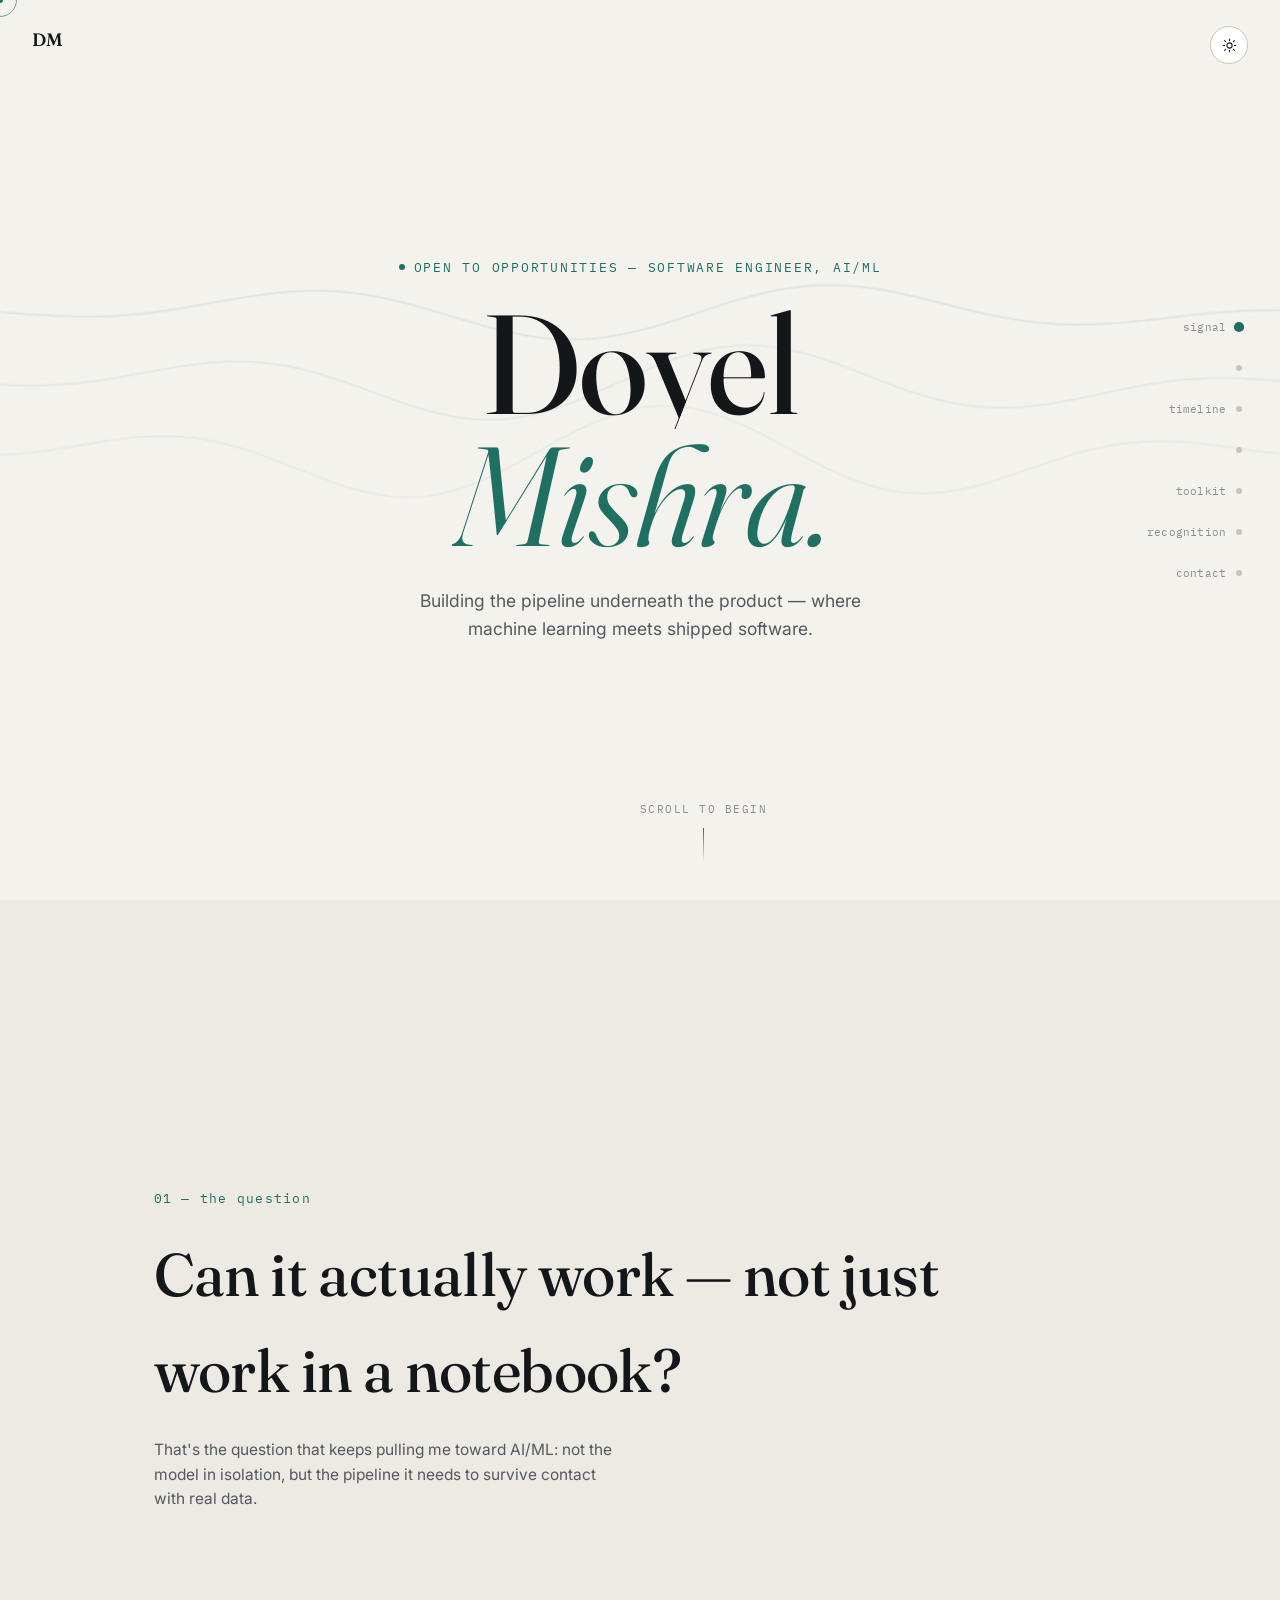
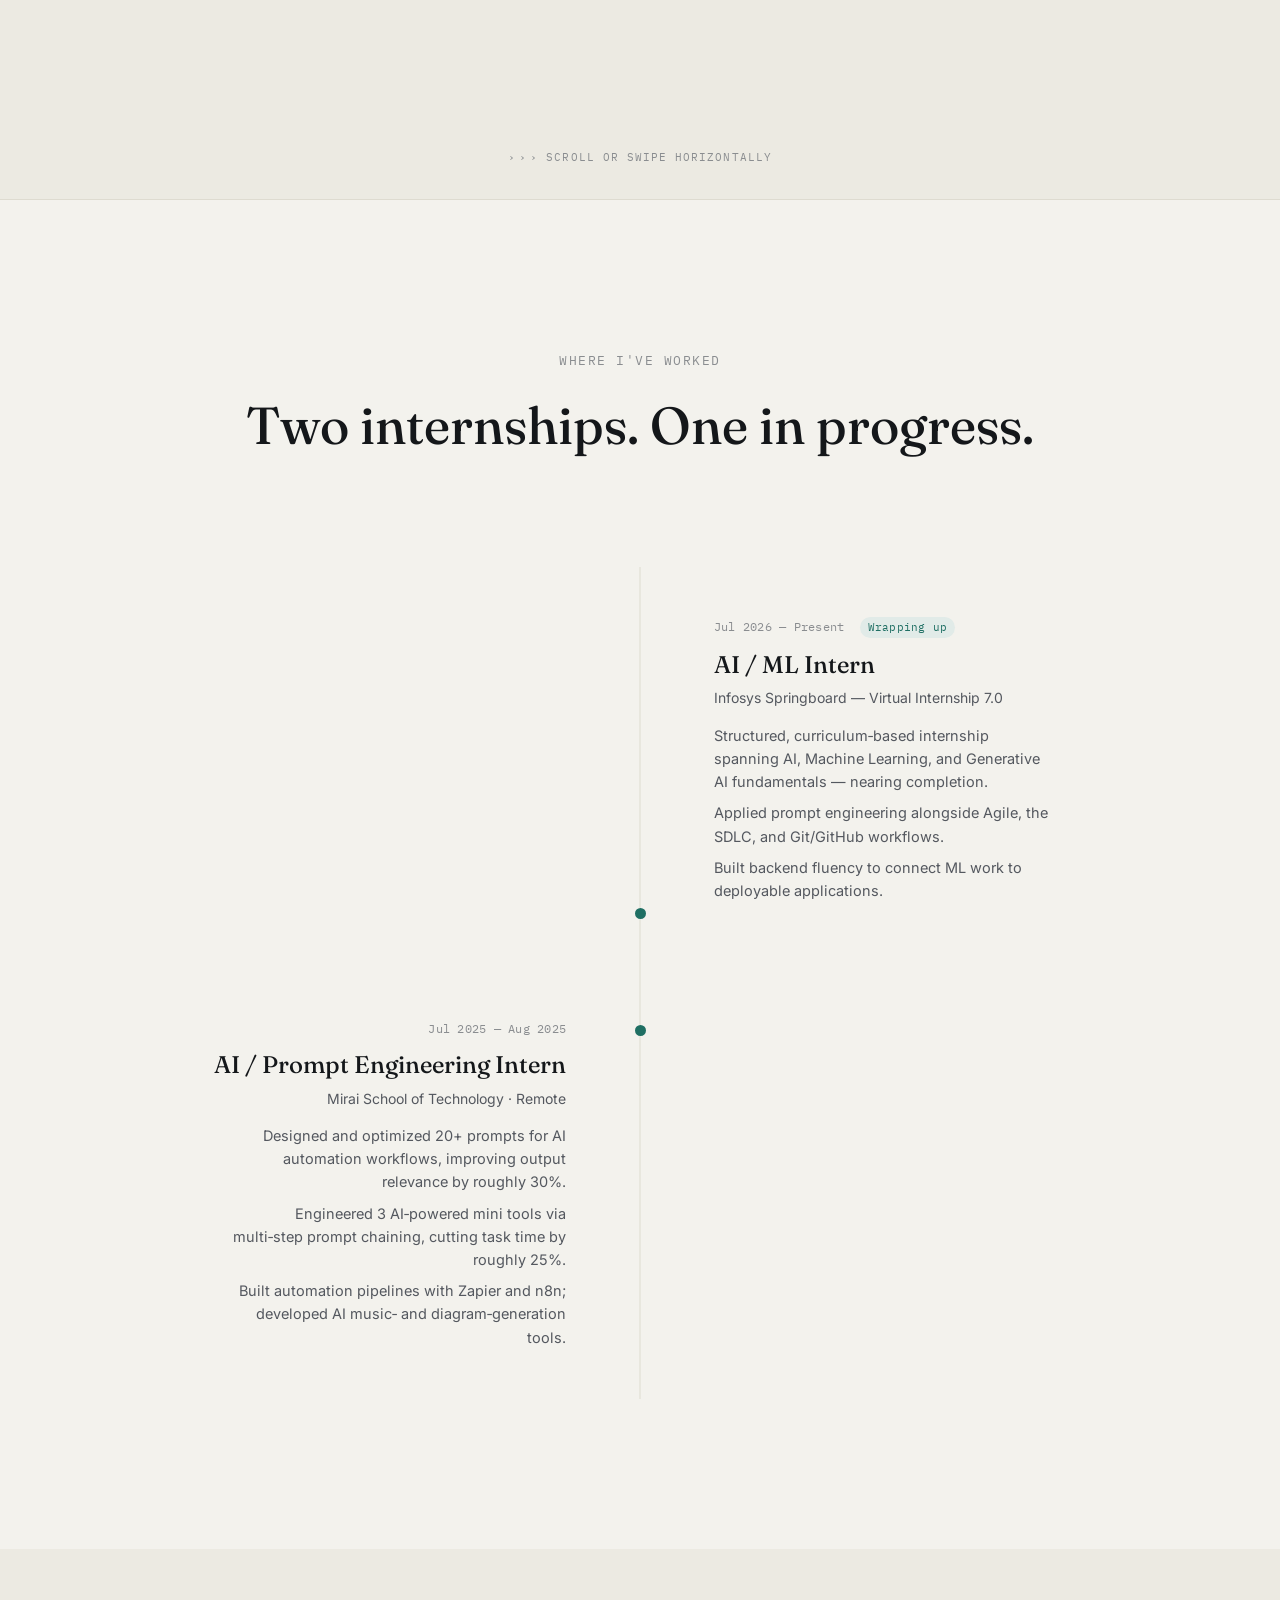
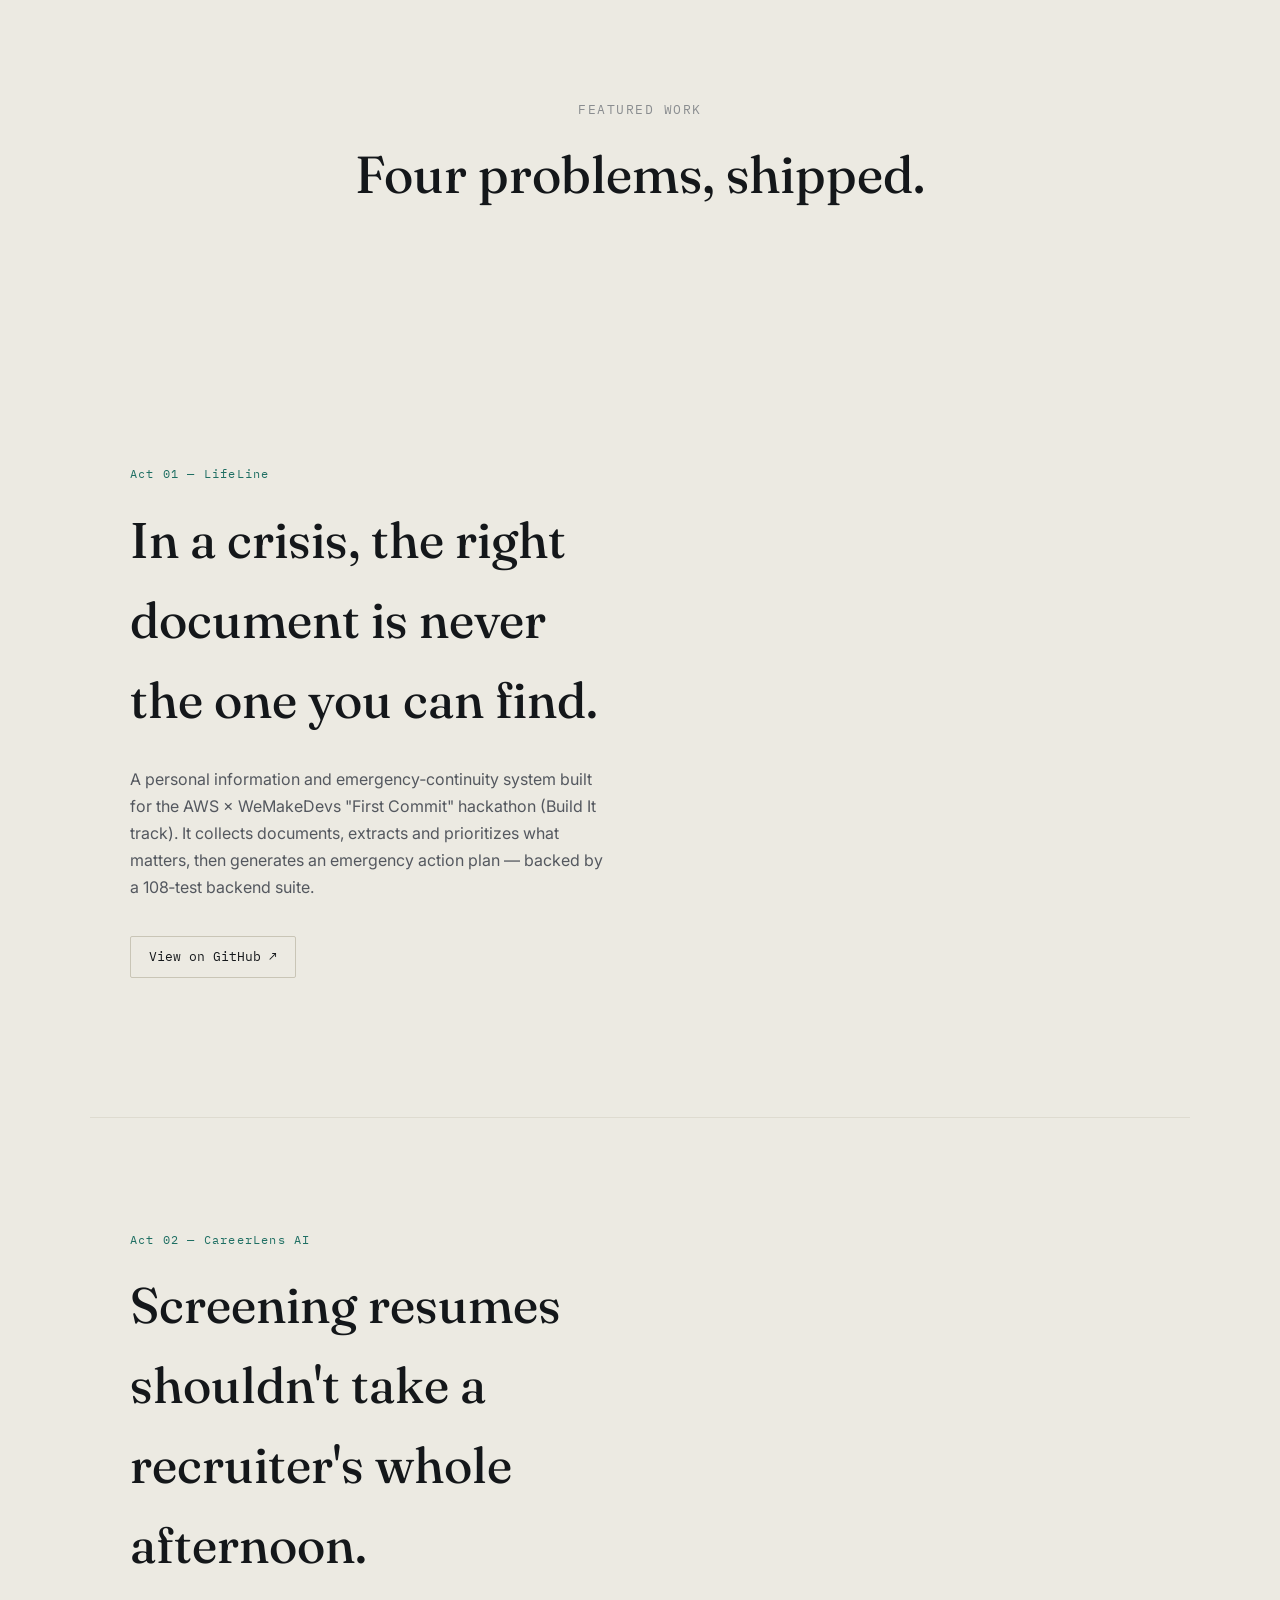
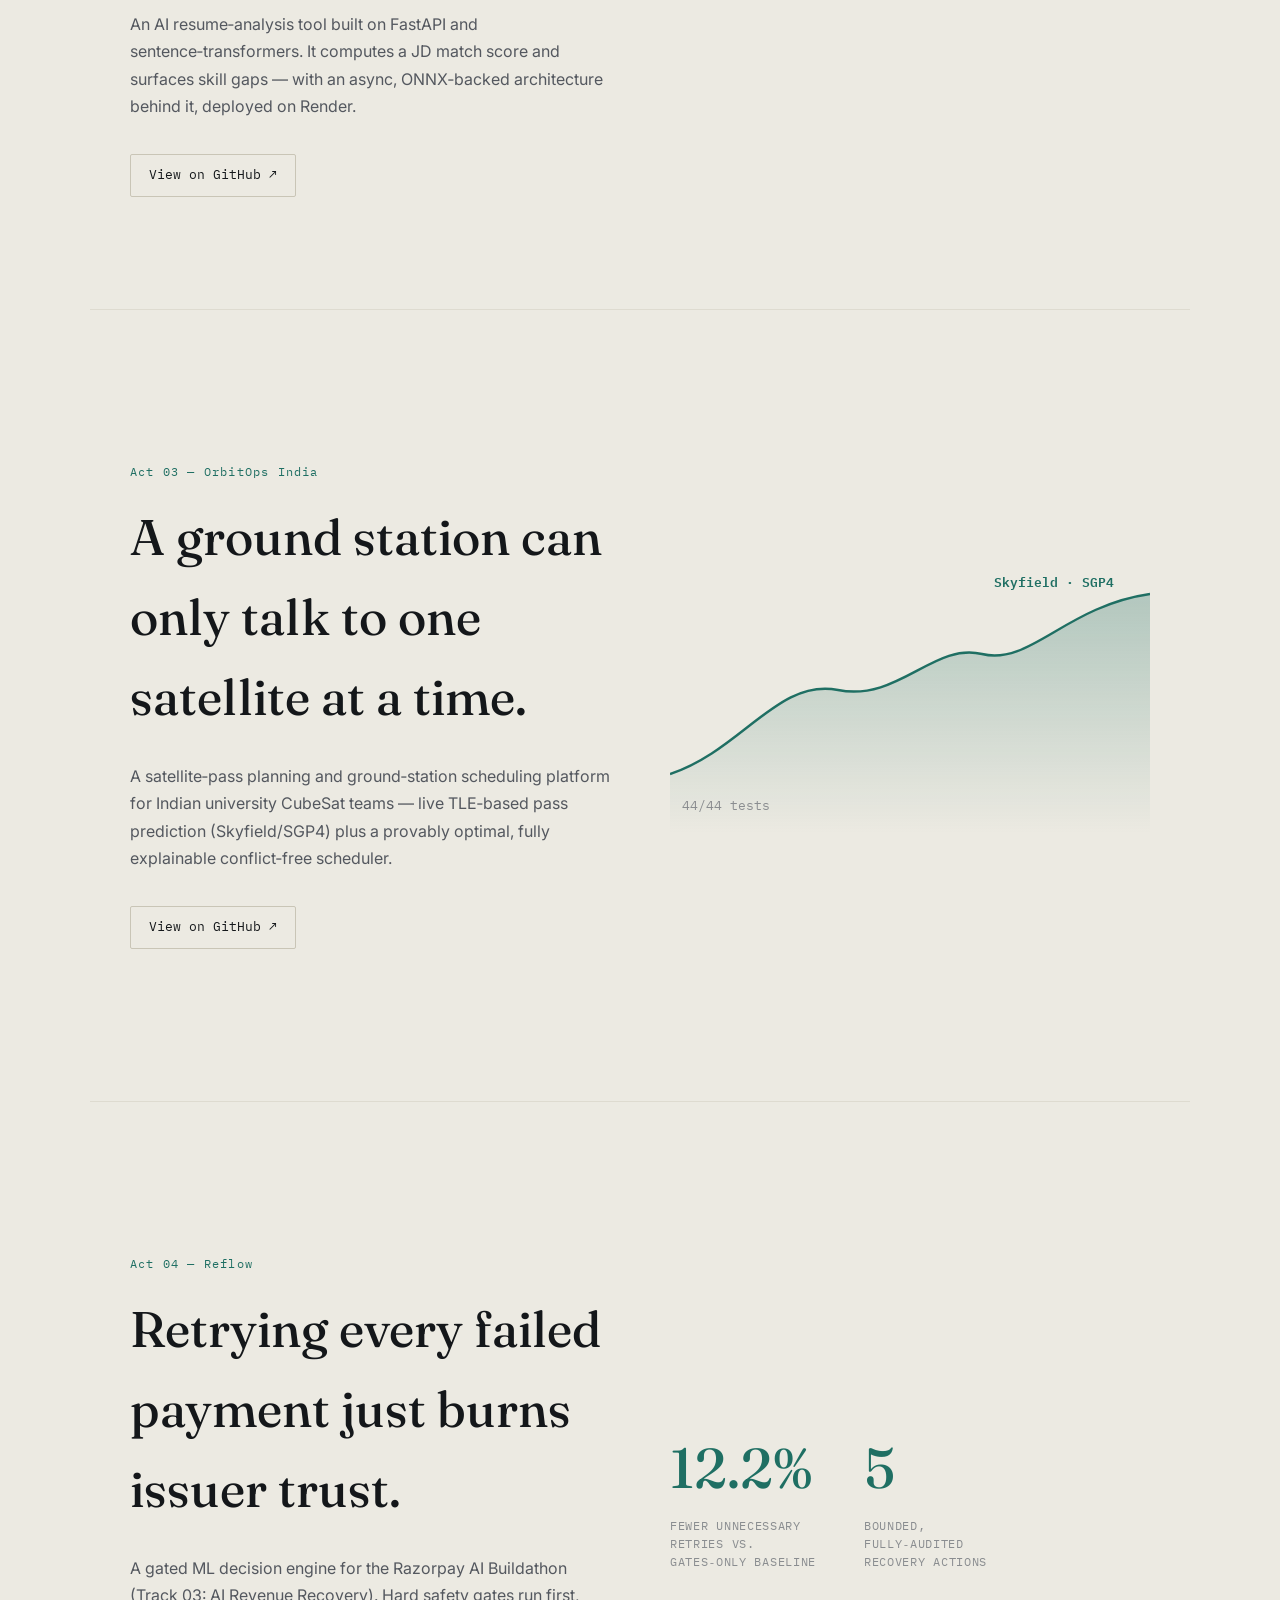
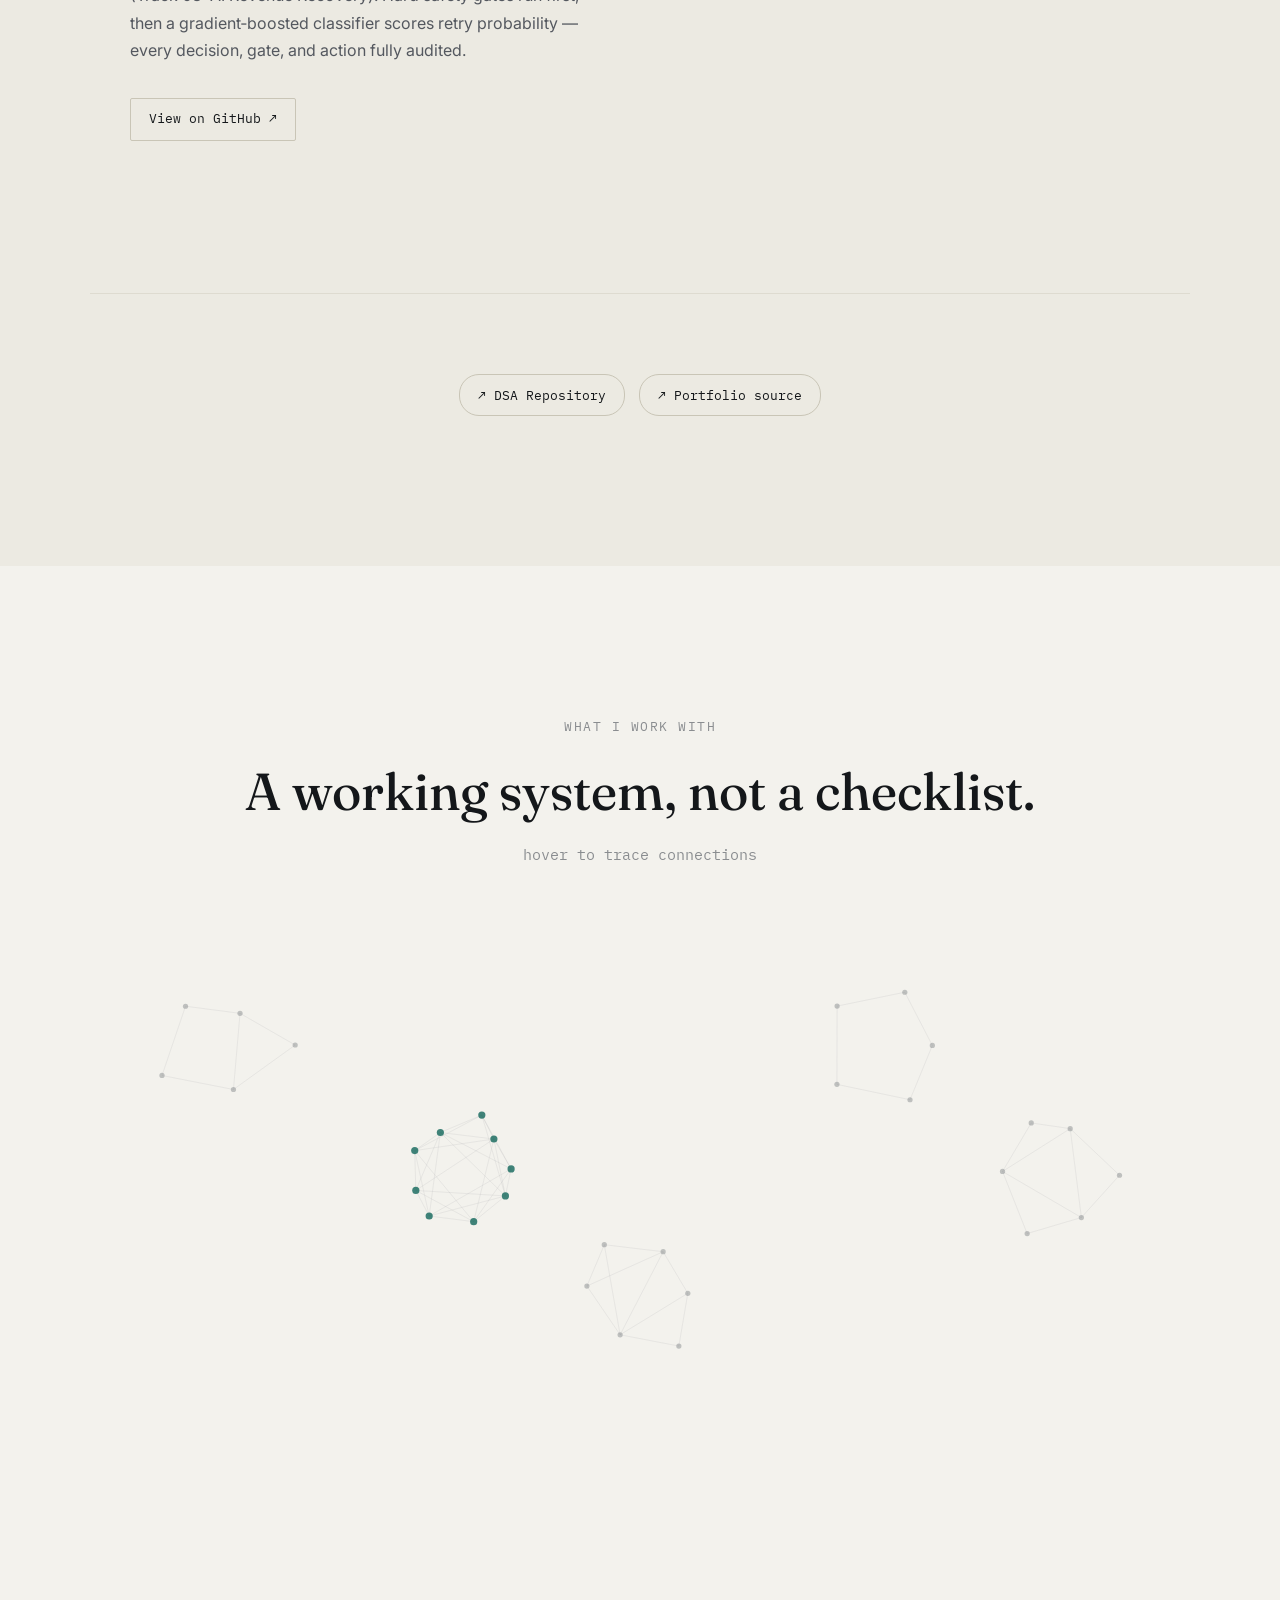
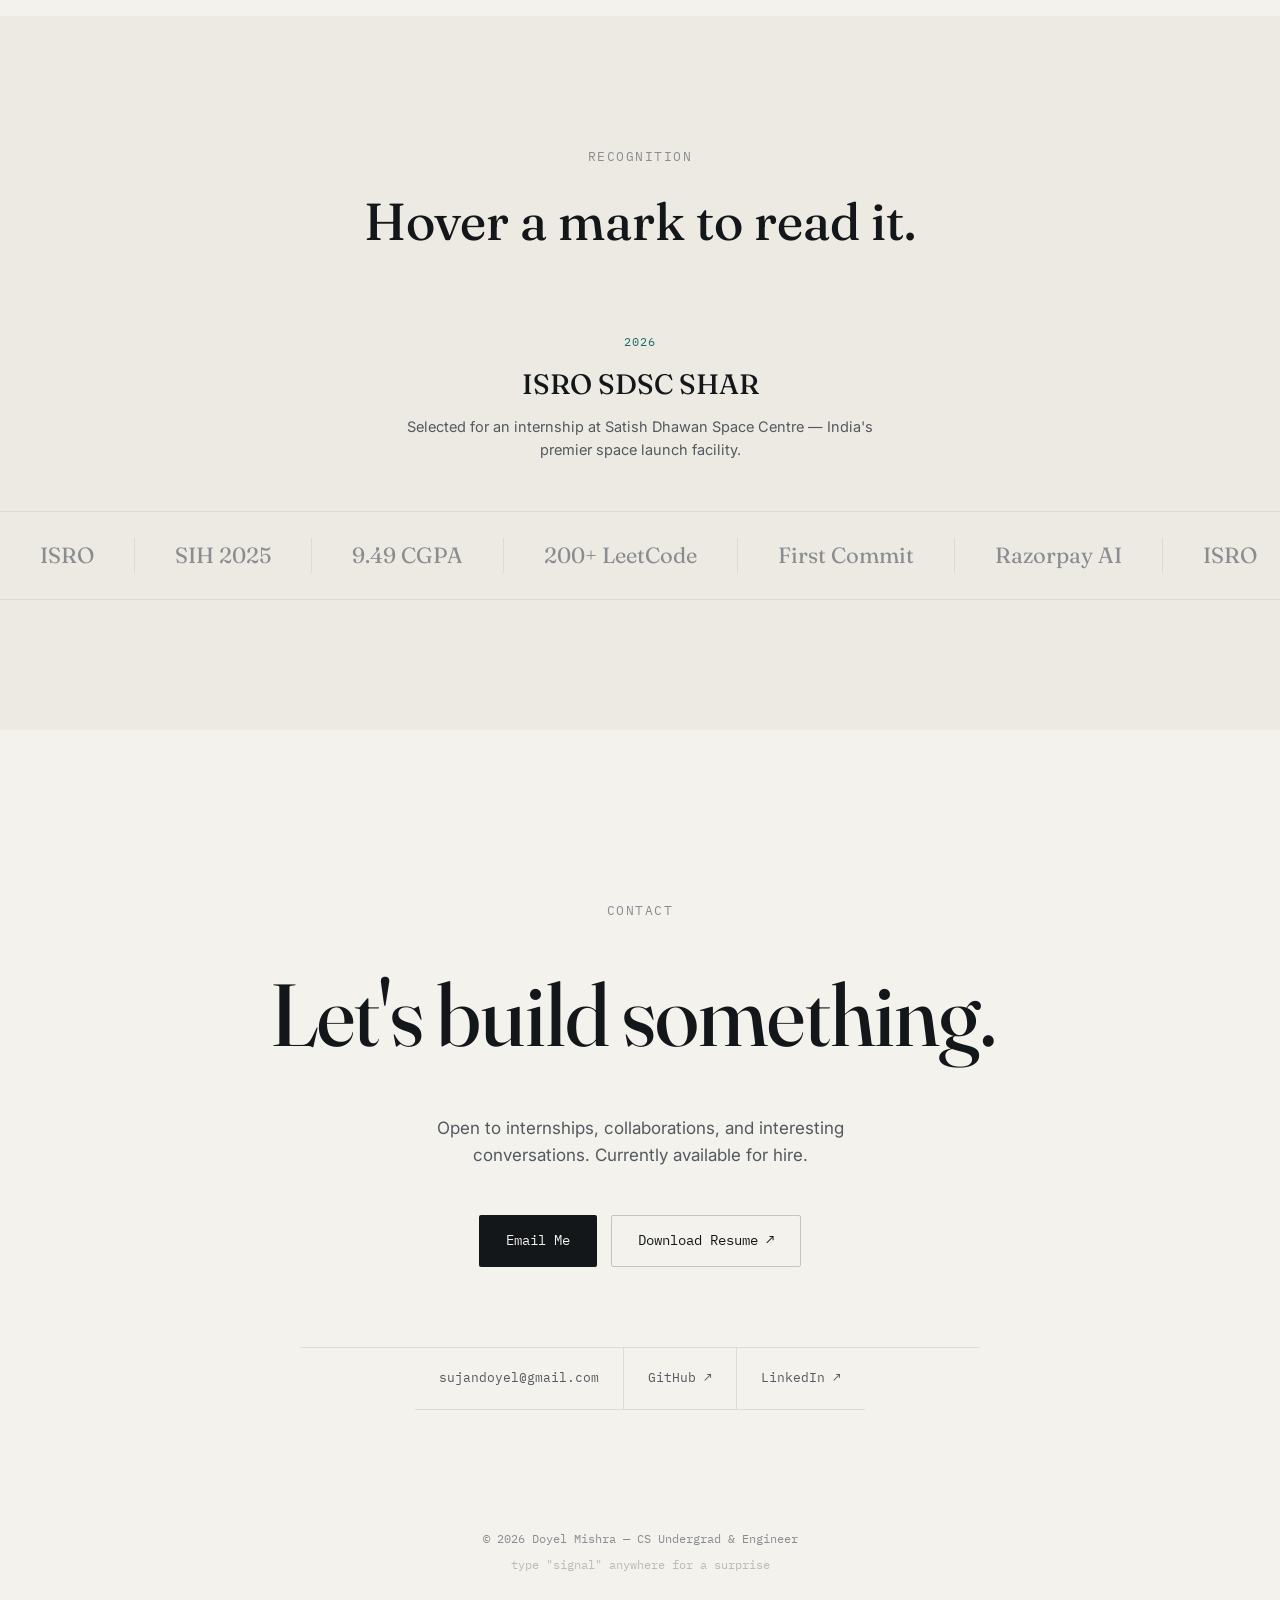
==== commit 48f9ab93: "Update index.html" ====
--- a/index.html
+++ b/index.html
@@ -1,5 +1,4 @@
 <!DOCTYPE html>
-
 <html lang="en">
 <head>
 <meta charset="UTF-8" />
@@ -41,247 +40,246 @@
   @media (max-width:640px){ .wrap{ padding:0 22px; } }
   section, .chapter{ position:relative; }
 
-/* ---------------- custom cursor ---------------- */
-.cursor-dot, .cursor-ring{ position; top:0; left:0; pointer-events; z-index:999; border-radius:50%; transform(-50%,-50%); }
-.cursor-dot{ width:6px; height:6px; background(--signal); transition .2s, transform .2s var(--ease); }
-.cursor-ring{ width:34px; height:34px; border:1px solid var(--signal); opacity:.6; transition .3s var(--ease), height .3s var(--ease), opacity .3s, border-color .3s, background .3s, transform .3s var(--ease); }
-.cursor-ring.grow{ width:64px; height:64px; opacity:.9; background(--signal-soft); }
-.cursor-ring.grow-soft{ width:52px; height:52px; opacity:.5; border-style; }
-.cursor-dot.shrink{ transform(-50%,-50%) scale(.4); }
-.cursor-label{ position; top:0; left:0; z-index:999; pointer-events; transform(-50%,-50%); font-family:'IBM Plex Mono',monospace; font-size:10px; letter-spacing:.08em; text-transform; color(--signal); opacity:0; transition .25s var(--ease); white-space; }
-.cursor-label.show{ opacity:1; }
-@media (hover), (pointer){ .cursor-dot,.cursor-ring,.cursor-label{ display; } }
-
-/* ---------------- loader ---------------- */
-#loader{
-position; inset:0; z-index:1000; background(--bg);
-display; align-items; justify-content; flex-direction; gap:18px;
-transition .7s var(--ease), visibility .7s var(--ease);
-}
-#loader.hidden{ opacity:0; visibility; pointer-events; }
-#loader svg{ width:220px; height:40px; }
-#loader path{ stroke(--signal); stroke-width:1.6; fill; stroke-dasharray:600; stroke-dashoffset:600; animation 1.3s var(--ease) forwards; }
-@keyframes loaderdraw{ to{ stroke-dashoffset:0; } }
-#loader .loader-label{ font-family:'IBM Plex Mono',monospace; font-size:11.5px; letter-spacing:.15em; color(--ink-faint); text-transform; }
-
-/* ---------------- top progress + chrome ---------------- */
-#scrollbar{ position; top:0; left:0; height:2px; background(--signal); z-index:200; width:0%; transition .05s linear; }
-.chrome-topleft, .chrome-topright{ position; top:26px; z-index:150; }
-.chrome-topleft{ left:32px; font-family:'Fraunces',serif; font-weight:560; font-size:18px; }
-.chrome-topright{ right:32px; display; gap:12px; align-items; }
-@media (max-width:640px){ .chrome-topleft{ left:20px; } .chrome-topright{ right:20px; } }
-.theme-toggle{
-width:38px; height:38px; border-radius:50%; border:1px solid var(--line-strong);
-background(--surface); display; align-items; justify-content;
-cursor; transition .3s, transform .2s;
-}
-.theme-toggle{ border-color(--signal); transform(-1px) rotate(20deg); }
-.magnetic{ transition .2s var(--ease); will-change; }
-@media (hover), (pointer){ .magnetic{ transform !important; } }
-.theme-toggle svg{ width:15px; height:15px; }
-
-.chapter-nav{ position; right:32px; top:50%; transform(-50%); z-index:150; display; flex-direction; gap:15px; }
-@media (max-width:900px){ .chapter-nav{ display; } }
-.chapter-nav button{ background; border; cursor; padding:6px; display; align-items; gap:10px; justify-content; }
-.chapter-nav .cn-dot{ width:6px; height:6px; border-radius:50%; background(--line-strong); transition .3s var(--ease); }
-.chapter-nav button.active .cn-dot{ background(--signal); transform(1.7); }
-.chapter-nav .cn-label{ font-family:'IBM Plex Mono',monospace; font-size:10.5px; color(--ink-faint); opacity:0; transform(6px); transition .25s var(--ease); white-space; }
-.chapter-nav button .cn-label, .chapter-nav button.active .cn-label{ opacity:1; transform(0); }
-
-/* ---------------- reveal utility ---------------- */
-.reveal{ opacity:0; transform(26px); transition .9s var(--ease), transform .9s var(--ease); }
-.reveal.in{ opacity:1; transform(0); }
-.reveal.d1.in{ transition-delay:.08s; } .reveal.d2.in{ transition-delay:.16s; } .reveal.d3.in{ transition-delay:.24s; }
-
-/* ================= CH.1 — HERO ================= */
-#hero{ height:100vh; display; flex-direction; align-items; justify-content; text-align; overflow; }
-#signalCanvas{ position; inset:0; width:100%; height:100%; opacity:.55; }
-.hero-eyebrow{ position; font-family:'IBM Plex Mono',monospace; font-size:12.5px; color(--signal); text-transform; letter-spacing:.14em; margin-bottom:20px; display; align-items; gap:9px; }
-.hero-eyebrow .pulse{ width:6px; height:6px; border-radius:50%; background(--signal); animation 2s ease-in-out infinite; }
-@keyframes pulse{ 0%,100%{ box-shadow:0 0 0 0 color-mix(in srgb, var(--signal) 55%, transparent);} 50%{ box-shadow:0 0 0 7px transparent;} }
-.hero-name{ position; font-size(56px,11vw,148px); font-weight:460; line-height:.94; letter-spacing:-.01em; }
-.hero-name .ln{ display; overflow; }
-.hero-name .ch{ display; transform(110%); opacity:0; animation .8s var(--ease) forwards; }
-.hero-name .ln(2) em{ font-style; color(--signal); font-weight:340; }
-@keyframes chin{ to{ transform(0); opacity:1; } }
-.hero-tag{ position; margin-top:26px; font-size:17.5px; color(--ink-soft); max-width:480px; opacity:0; animation 1s var(--ease) 1.1s forwards; }
-@keyframes fadeup{ from{ opacity:0; transform(14px);} to{ opacity:1; transform(0);} }
-.scroll-cue{ position; bottom:38px; left:50%; transform(-50%); display; flex-direction; align-items; gap:10px; opacity:0; animation 1s var(--ease) 1.6s forwards; }
-.scroll-cue span{ font-family:'IBM Plex Mono',monospace; font-size:10.5px; letter-spacing:.14em; color(--ink-faint); text-transform; }
-.scroll-cue .wire{ width:1px; height:34px; background(var(--signal), transparent); animation 1.8s ease-in-out infinite; }
-@keyframes wiredrop{ 0%{ transform(0); transform-origin;} 50%{ transform(1); transform-origin;} 51%{ transform-origin;} 100%{ transform(0); transform-origin;} }
-
-/* ================= CH.2 — ORIGIN (horizontal filmstrip) ================= */
-#origin{ background(--bg-alt); }
-.origin-frame-outer{ height:100vh; overflow; position; display; align-items; }
-.origin-track{ display; height:100%; align-items; overflow-x; scroll-snap-type mandatory; scrollbar-width; -ms-overflow-style; }
-.origin-track::-webkit-scrollbar{ display; }
-.origin-panel{ min-width:100vw; height:100%; display; flex-direction; justify-content; padding:0 12vw; scroll-snap-align; flex-shrink:0; }
-@media (max-width:760px){ .origin-panel{ padding:0 8vw; } }
-.origin-index{ font-family:'IBM Plex Mono',monospace; font-size:12.5px; color(--signal); letter-spacing:.1em; margin-bottom:18px; }
-.origin-statement{ font-family:'Fraunces',serif; font-size(30px,5.2vw,60px); font-weight:460; max-width:820px; letter-spacing:-.01em; margin-bottom:20px; }
-.origin-caption{ font-size:15.5px; color(--ink-soft); max-width:460px; }
-.origin-stats{ display; gap:56px; margin-top:30px; flex-wrap; }
-.origin-stats .os{ display; flex-direction; gap:3px; }
-.origin-stats .os .n{ font-family:'Fraunces',serif; font-size:38px; font-weight:460; }
-.origin-stats .os .l{ font-family:'IBM Plex Mono',monospace; font-size:11px; color(--ink-faint); text-transform; letter-spacing:.06em; }
-.origin-hint{ position; bottom:34px; left:50%; transform(-50%); font-family:'IBM Plex Mono',monospace; font-size:10.5px; color(--ink-faint); letter-spacing:.1em; text-transform; display; gap:8px; align-items; }
-.origin-hint .arrows{ display; gap:3px; }
-.origin-hint .arrows span{ animation 1.6s ease-in-out infinite; }
-.origin-hint .arrows span(2){ animation-delay:.15s; }
-.origin-hint .arrows span(3){ animation-delay:.3s; }
-@keyframes nudge{ 0%,100%{ opacity:.3; transform(0);} 50%{ opacity:1; transform(4px);} }
-.origin-progress{ position; bottom:0; left:0; width:100%; height:1px; background(--line); }
-.origin-progress-fill{ height:100%; width:0%; background(--signal); transform-origin; transition .1s linear; }
-.origin-panel{ transition .5s var(--ease), transform .5s var(--ease); }
-
-/* ================= CH.3 — TIMELINE ================= */
-#timeline{ padding:150px 0; }
-.tl-head{ text-align; margin-bottom:100px; }
-.tl-head .k{ font-family:'IBM Plex Mono',monospace; font-size:12.5px; color(--ink-faint); text-transform; letter-spacing:.12em; margin-bottom:14px; }
-.tl-head h2{ font-family:'Fraunces',serif; font-size(32px,5vw,52px); font-weight:460; }
-.tl-rail{ position; max-width:900px; margin:0 auto; }
-.tl-line{ position; left:50%; top:0; bottom:0; width:1px; background(--line); transform(-50%); }
-.tl-line-fill{ position; left:0; top:0; width:100%; height:0%; background(var(--signal), var(--signal-strong)); transition .1s linear; }
-@media (max-width:760px){ .tl-line{ left:14px; } }
-.tl-entry{ position; display; grid-template-columns:1fr 60px 1fr; gap:0; padding:50px 0; }
-@media (max-width:760px){ .tl-entry{ grid-template-columns:30px 1fr; padding-left:0; } }
-.tl-node{ grid-column:2; display; align-items; justify-content; padding-top:6px; }
-@media (max-width:760px){ .tl-node{ grid-column:1; } }
-.tl-node .dot{ width:11px; height:11px; border-radius:50%; background(--bg); border:2px solid var(--line-strong); position; z-index:2; transition .4s, background .4s; }
-.tl-entry.in .tl-node .dot{ border-color(--signal); background(--signal); }
-.tl-node .dot.now{ animation 2s ease-in-out infinite; }
-.tl-card{ grid-column:1; text-align; padding-right:44px; }
-.tl-entry(2) .tl-card{ grid-column:3; text-align; padding-right:0; padding-left:44px; }
-@media (max-width:760px){ .tl-card, .tl-entry(2) .tl-card{ grid-column:2; text-align; padding:0 0 0 24px; } }
-.tl-date{ font-family:'IBM Plex Mono',monospace; font-size:12px; color(--ink-faint); margin-bottom:8px; }
-.tl-tag{ display; margin-left:8px; font-size:10.5px; background(--signal-soft); color(--signal); padding:2px 8px; border-radius:20px; }
-.tl-role{ font-family:'Fraunces',serif; font-size:24px; font-weight:460; margin-bottom:3px; }
-.tl-org{ font-size:14px; color(--ink-soft); margin-bottom:14px; }
-.tl-card ul{ list-style; display; flex-direction; gap:8px; }
-.tl-entry((2)) .tl-card ul{ align-items; }
-.tl-card li{ font-size:14.5px; color(--ink-soft); max-width:340px; }
-
-/* ================= CH.4 — BUILDS ================= */
-#builds{ background(--bg-alt); padding:150px 0; }
-.builds-head{ text-align; margin-bottom:110px; }
-.builds-head .k{ font-family:'IBM Plex Mono',monospace; font-size:12.5px; color(--ink-faint); text-transform; letter-spacing:.12em; margin-bottom:14px; }
-.builds-head h2{ font-family:'Fraunces',serif; font-size(32px,5vw,52px); font-weight:460; }
-.act{ min-height:88vh; display; align-items; padding:90px 0; border-bottom:1px solid var(--line); }
-.act{ border-bottom; }
-.act-inner{ width:100%; }
-.act-eyebrow{ font-family:'IBM Plex Mono',monospace; font-size:12px; color(--signal); letter-spacing:.1em; margin-bottom:16px; }
-.act-title{ font-family:'Fraunces',serif; font-size(30px,4.6vw,50px); font-weight:460; margin-bottom:26px; max-width:640px; }
-.act-text{ font-size:16px; color(--ink-soft); max-width:480px; line-height:1.7; margin-bottom:14px; }
-.act-link{ display; align-items; gap:8px; margin-top:20px; font-family:'IBM Plex Mono',monospace; font-size:13px; border:1px solid var(--line-strong); padding:10px 18px; border-radius:2px; transition .25s var(--ease); }
-.act-link{ border-color(--signal); color(--signal); gap:11px; }
-
-.act1-grid{ display; grid-template-columns:1fr 1fr; gap:60px; align-items; }
-@media (max-width:860px){ .act1-grid{ grid-template-columns:1fr; gap:36px; } }
-.counter-block{ display; gap:44px; flex-wrap; }
-.counter{ display; flex-direction; gap:4px; }
-.counter .cval{ font-family:'Fraunces',serif; font-size:56px; font-weight:460; color(--signal); }
-.counter .clabel{ font-family:'IBM Plex Mono',monospace; font-size:11.5px; color(--ink-faint); text-transform; letter-spacing:.06em; max-width:150px; }
-
-.act2-grid{ display; grid-template-columns:1fr 1fr; gap:60px; align-items; }
-@media (max-width:860px){ .act2-grid{ grid-template-columns:1fr; gap:36px; } .act2-grid .chart-wrap{ order:-1; } }
-.chart-wrap svg{ width:100%; height; }
-.chart-wrap path.line{ stroke(--signal); stroke-width:2; fill; stroke-dasharray:1000; stroke-dashoffset:1000; transition 1.8s var(--ease); }
-.act.in .chart-wrap path.line{ stroke-dashoffset:0; }
-.chart-wrap path.area{ fill(#chartgrad); opacity:0; transition 1.2s ease 1s; }
-.act.in .chart-wrap path.area{ opacity:1; }
-.chart-badge{ font-family:'IBM Plex Mono',monospace; font-size:11px; fill(--ink-faint); }
-.chart-badge.strong{ fill(--signal); font-weight:600; }
-
-.act3-grid{ display; grid-template-columns:1fr 1fr; gap:60px; align-items; }
-@media (max-width:860px){ .act3-grid{ grid-template-columns:1fr; gap:36px; } }
-.word-cloud{ position; height:280px; display; flex-wrap; align-content; gap:14px 20px; }
-.word-cloud span{ font-family:'Fraunces',serif; font-style; color(--ink-faint); opacity:0; transform(10px); transition .7s var(--ease); }
-.act.in .word-cloud span{ opacity:1; transform(0); }
-.word-cloud span.hot{ color(--signal); font-weight:560; }
-.word-cloud span(1){ font-size:42px; } .word-cloud span(2){ font-size:22px; }
-.word-cloud span(3){ font-size:30px; } .word-cloud span(4){ font-size:18px; }
-.word-cloud span(5){ font-size:26px; } .word-cloud span(6){ font-size:20px; }
-.word-cloud span(7){ font-size:34px; }
-
-.also-shipped{ display; justify-content; gap:14px; flex-wrap; margin-top:80px; }
-.chip-link{ font-family:'IBM Plex Mono',monospace; font-size:12.5px; padding:10px 18px; border:1px solid var(--line-strong); border-radius:20px; transition .25s var(--ease); }
-.chip-link{ border-color(--signal); color(--signal); }
-.chip-link .arrow, .act-link .arrow{ display; transition .3s var(--ease); }
-.chip-link .arrow{ transform(2px,-2px); }
-.act-link .arrow{ transform(3px); }
-
-/* ---------------- tilt + glow cards ---------------- */
-.tilt-card{ position; border-radius:6px; transition .45s var(--ease), box-shadow .45s var(--ease); will-change; transform-style; }
-.tilt-card::before{
-content:''; position; inset:-14px; border-radius; z-index:-1;
-background(240px circle at var(--mx,50%) var(--my,50%), color-mix(in srgb, var(--signal) 14%, transparent), transparent 72%);
-opacity:0; transition .45s var(--ease); pointer-events;
-}
-.tilt-card.tilt-active::before{ opacity:1; }
-.tilt-card.tilt-active{ box-shadow:0 24px 48px -30px color-mix(in srgb, var(--ink) 22%, transparent); }
-@media (hover), (pointer){
-.tilt-card{ transform !important; box-shadow !important; }
-.tilt-card::before{ display; }
-}
-
-/* ================= CH.5 — TOOLKIT (constellation) ================= */
-#toolkit{ padding:150px 0; }
-.toolkit-head{ text-align; margin-bottom:20px; }
-.toolkit-head .k{ font-family:'IBM Plex Mono',monospace; font-size:12.5px; color(--ink-faint); text-transform; letter-spacing:.12em; margin-bottom:14px; }
-.toolkit-head h2{ font-family:'Fraunces',serif; font-size(32px,5vw,52px); font-weight:460; margin-bottom:10px; }
-.toolkit-head p{ font-size:14.5px; color(--ink-faint); font-family:'IBM Plex Mono',monospace; }
-#constellation-wrap{ position; height:560px; margin-top:40px; }
-#constellation{ width:100%; height:100%; display; cursor; }
-@media (hover), (pointer){ #constellation{ cursor; } }
-#node-label{ position; pointer-events; font-family:'IBM Plex Mono',monospace; font-size:12px; background(--surface); border:1px solid var(--line-strong); padding:6px 12px; border-radius:20px; opacity:0; transform(-50%,-140%); transition .2s; white-space; }
-#node-label.show{ opacity:1; }
-@media (max-width:760px){ #constellation-wrap{ height:420px; } }
-
-/* ================= CH.6 — RECOGNITION (ticker) ================= */
-#recognition{ background(--bg-alt); padding:130px 0; }
-.rec-head{ text-align; margin-bottom:70px; }
-.rec-head .k{ font-family:'IBM Plex Mono',monospace; font-size:12.5px; color(--ink-faint); text-transform; letter-spacing:.12em; margin-bottom:14px; }
-.rec-head h2{ font-family:'Fraunces',serif; font-size(32px,5vw,52px); font-weight:460; }
-.rec-stage{ text-align; min-height:110px; margin-bottom:50px; padding:0 20px; }
-.rec-stage .rs-badge{ font-family:'IBM Plex Mono',monospace; font-size:11.5px; color(--signal); text-transform; letter-spacing:.1em; margin-bottom:10px; transition .25s; }
-.rec-stage h3{ font-family:'Fraunces',serif; font-size:28px; font-weight:460; margin-bottom:8px; transition .25s; }
-.rec-stage p{ font-size:14.5px; color(--ink-soft); max-width:520px; margin:0 auto; transition .25s; }
-.ticker-wrap{ overflow; border-top:1px solid var(--line); border-bottom:1px solid var(--line); padding:26px 0; }
-.ticker{ display; gap:0; white-space; animation 32s linear infinite; width; }
-.ticker-wrap .ticker{ animation-play-state; }
-@keyframes ticker-scroll{ from{ transform(0);} to{ transform(-50%);} }
-.badge{ font-family:'Fraunces',serif; font-size:22px; padding:0 40px; border-right:1px solid var(--line); cursor; color(--ink-faint); transition .3s; flex-shrink:0; }
-.badge, .badge.active{ color(--ink); }
-
-/* ================= CH.7 — CLOSING / CONTACT ================= */
-#closing{ padding:170px 0 90px; text-align; }
-.closing-eyebrow{ font-family:'IBM Plex Mono',monospace; font-size:12.5px; color(--ink-faint); text-transform; letter-spacing:.12em; margin-bottom:24px; }
-#magnetic-heading{ font-family:'Fraunces',serif; font-size(38px,7.5vw,88px); font-weight:460; letter-spacing:-.01em; margin-bottom:30px; }
-#magnetic-heading .mword{ display; }
-#magnetic-heading .mch{ display; transition .15s ease-out; will-change; }
-.closing-sub{ font-size:17px; color(--ink-soft); max-width:480px; margin:0 auto 46px; }
-.closing-cta{ display; justify-content; gap:14px; flex-wrap; margin-bottom:80px; }
-.btn{ font-family:'IBM Plex Mono',monospace; font-size:13.5px; padding:14px 26px; border-radius:2px; transition .28s var(--ease); display; align-items; gap:8px; border:1px solid transparent; cursor; }
-.btn-primary{ background(--ink); color(--bg); }
-.btn-primary{ background(--signal); transform(-2px); box-shadow:0 10px 26px -10px color-mix(in srgb, var(--signal) 60%, transparent); }
-.btn-ghost{ border-color(--line-strong); color(--ink); }
-.btn-ghost{ border-color(--ink); background(--surface); transform(-2px); }
-.closing-links{ display; justify-content; flex-wrap; border-top:1px solid var(--line); max-width:680px; margin:0 auto; }
-.closing-links a{ font-family:'IBM Plex Mono',monospace; font-size:13px; padding:20px 24px; border-right:1px solid var(--line); border-bottom:1px solid var(--line); color(--ink-soft); transition .25s, background .25s; }
-.closing-links a{ border-right; }
-.closing-links a{ color(--signal); background(--surface-2); }
-footer{ padding:30px 0; text-align; }
-footer p{ font-family:'IBM Plex Mono',monospace; font-size:11.5px; color(--ink-faint); }
-footer .egg-hint{ display; margin-top:8px; opacity:.55; }
-
-/* ---------------- easter egg ---------------- */
-#easter-egg{ position; inset:0; z-index:900; display; align-items; justify-content; background(in srgb, var(--bg) 88%, transparent); backdrop-filter(6px); opacity:0; pointer-events; transition .5s var(--ease); }
-#easter-egg.show{ opacity:1; pointer-events; }
-#easter-egg svg{ position; width:100%; height:2px; top:50%; left:0; }
-#easter-egg .egg-msg{ font-family:'IBM Plex Mono',monospace; font-size:13px; letter-spacing:.1em; color(--signal); text-transform; background(--surface); border:1px solid var(--signal); padding:14px 26px; border-radius:30px; }
+  /* ---------------- custom cursor ---------------- */
+  .cursor-dot, .cursor-ring{ position:fixed; top:0; left:0; pointer-events:none; z-index:999; border-radius:50%; transform:translate(-50%,-50%); }
+  .cursor-dot{ width:6px; height:6px; background:var(--signal); transition:opacity .2s, transform .2s var(--ease); }
+  .cursor-ring{ width:34px; height:34px; border:1px solid var(--signal); opacity:.6; transition:width .3s var(--ease), height .3s var(--ease), opacity .3s, border-color .3s, background .3s, transform .3s var(--ease); }
+  .cursor-ring.grow{ width:64px; height:64px; opacity:.9; background:var(--signal-soft); }
+  .cursor-ring.grow-soft{ width:52px; height:52px; opacity:.5; border-style:dashed; }
+  .cursor-dot.shrink{ transform:translate(-50%,-50%) scale(.4); }
+  .cursor-label{ position:fixed; top:0; left:0; z-index:999; pointer-events:none; transform:translate(-50%,-50%); font-family:'IBM Plex Mono',monospace; font-size:10px; letter-spacing:.08em; text-transform:uppercase; color:var(--signal); opacity:0; transition:opacity .25s var(--ease); white-space:nowrap; }
+  .cursor-label.show{ opacity:1; }
+  @media (hover:none), (pointer:coarse){ .cursor-dot,.cursor-ring,.cursor-label{ display:none; } }
+
+  /* ---------------- loader ---------------- */
+  #loader{
+    position:fixed; inset:0; z-index:1000; background:var(--bg);
+    display:flex; align-items:center; justify-content:center; flex-direction:column; gap:18px;
+    transition:opacity .7s var(--ease), visibility .7s var(--ease);
+  }
+  #loader.hidden{ opacity:0; visibility:hidden; pointer-events:none; }
+  #loader svg{ width:220px; height:40px; }
+  #loader path{ stroke:var(--signal); stroke-width:1.6; fill:none; stroke-dasharray:600; stroke-dashoffset:600; animation:loaderdraw 1.3s var(--ease) forwards; }
+  @keyframes loaderdraw{ to{ stroke-dashoffset:0; } }
+  #loader .loader-label{ font-family:'IBM Plex Mono',monospace; font-size:11.5px; letter-spacing:.15em; color:var(--ink-faint); text-transform:uppercase; }
+
+  /* ---------------- top progress + chrome ---------------- */
+  #scrollbar{ position:fixed; top:0; left:0; height:2px; background:var(--signal); z-index:200; width:0%; transition:width .05s linear; }
+  .chrome-topleft, .chrome-topright{ position:fixed; top:26px; z-index:150; }
+  .chrome-topleft{ left:32px; font-family:'Fraunces',serif; font-weight:560; font-size:18px; }
+  .chrome-topright{ right:32px; display:flex; gap:12px; align-items:center; }
+  @media (max-width:640px){ .chrome-topleft{ left:20px; } .chrome-topright{ right:20px; } }
+  .theme-toggle{
+    width:38px; height:38px; border-radius:50%; border:1px solid var(--line-strong);
+    background:var(--surface); display:flex; align-items:center; justify-content:center;
+    cursor:pointer; transition:border-color .3s, transform .2s;
+  }
+  .theme-toggle:hover{ border-color:var(--signal); transform:translateY(-1px) rotate(20deg); }
+  .magnetic{ transition:transform .2s var(--ease); will-change:transform; }
+  @media (hover:none), (pointer:coarse){ .magnetic{ transform:none !important; } }
+  .theme-toggle svg{ width:15px; height:15px; }
+
+  .chapter-nav{ position:fixed; right:32px; top:50%; transform:translateY(-50%); z-index:150; display:flex; flex-direction:column; gap:15px; }
+  @media (max-width:900px){ .chapter-nav{ display:none; } }
+  .chapter-nav button{ background:none; border:none; cursor:pointer; padding:6px; display:flex; align-items:center; gap:10px; justify-content:flex-end; }
+  .chapter-nav .cn-dot{ width:6px; height:6px; border-radius:50%; background:var(--line-strong); transition:all .3s var(--ease); }
+  .chapter-nav button.active .cn-dot{ background:var(--signal); transform:scale(1.7); }
+  .chapter-nav .cn-label{ font-family:'IBM Plex Mono',monospace; font-size:10.5px; color:var(--ink-faint); opacity:0; transform:translateX(6px); transition:all .25s var(--ease); white-space:nowrap; }
+  .chapter-nav button:hover .cn-label, .chapter-nav button.active .cn-label{ opacity:1; transform:translateX(0); }
+
+  /* ---------------- reveal utility ---------------- */
+  .reveal{ opacity:0; transform:translateY(26px); transition:opacity .9s var(--ease), transform .9s var(--ease); }
+  .reveal.in{ opacity:1; transform:translateY(0); }
+  .reveal.d1.in{ transition-delay:.08s; } .reveal.d2.in{ transition-delay:.16s; } .reveal.d3.in{ transition-delay:.24s; }
+
+  /* ================= CH.1 — HERO ================= */
+  #hero{ height:100vh; display:flex; flex-direction:column; align-items:center; justify-content:center; text-align:center; overflow:hidden; }
+  #signalCanvas{ position:absolute; inset:0; width:100%; height:100%; opacity:.55; }
+  .hero-eyebrow{ position:relative; font-family:'IBM Plex Mono',monospace; font-size:12.5px; color:var(--signal); text-transform:uppercase; letter-spacing:.14em; margin-bottom:20px; display:flex; align-items:center; gap:9px; }
+  .hero-eyebrow .pulse{ width:6px; height:6px; border-radius:50%; background:var(--signal); animation:pulse 2s ease-in-out infinite; }
+  @keyframes pulse{ 0%,100%{ box-shadow:0 0 0 0 color-mix(in srgb, var(--signal) 55%, transparent);} 50%{ box-shadow:0 0 0 7px transparent;} }
+  .hero-name{ position:relative; font-size:clamp(56px,11vw,148px); font-weight:460; line-height:.94; letter-spacing:-.01em; }
+  .hero-name .ln{ display:block; overflow:hidden; }
+  .hero-name .ch{ display:inline-block; transform:translateY(110%); opacity:0; animation:chin .8s var(--ease) forwards; }
+  .hero-name .ln:nth-child(2) em{ font-style:italic; color:var(--signal); font-weight:340; }
+  @keyframes chin{ to{ transform:translateY(0); opacity:1; } }
+  .hero-tag{ position:relative; margin-top:26px; font-size:17.5px; color:var(--ink-soft); max-width:480px; opacity:0; animation:fadeup 1s var(--ease) 1.1s forwards; }
+  @keyframes fadeup{ from{ opacity:0; transform:translateY(14px);} to{ opacity:1; transform:translateY(0);} }
+  .scroll-cue{ position:absolute; bottom:38px; left:50%; transform:translateX(-50%); display:flex; flex-direction:column; align-items:center; gap:10px; opacity:0; animation:fadeup 1s var(--ease) 1.6s forwards; }
+  .scroll-cue span{ font-family:'IBM Plex Mono',monospace; font-size:10.5px; letter-spacing:.14em; color:var(--ink-faint); text-transform:uppercase; }
+  .scroll-cue .wire{ width:1px; height:34px; background:linear-gradient(var(--signal), transparent); animation:wiredrop 1.8s ease-in-out infinite; }
+  @keyframes wiredrop{ 0%{ transform:scaleY(0); transform-origin:top;} 50%{ transform:scaleY(1); transform-origin:top;} 51%{ transform-origin:bottom;} 100%{ transform:scaleY(0); transform-origin:bottom;} }
+
+  /* ================= CH.2 — ORIGIN (horizontal filmstrip) ================= */
+  #origin{ background:var(--bg-alt); }
+  .origin-frame-outer{ height:100vh; overflow:hidden; position:relative; display:flex; align-items:center; }
+  .origin-track{ display:flex; height:100%; align-items:center; overflow-x:auto; scroll-snap-type:x mandatory; scrollbar-width:none; -ms-overflow-style:none; }
+  .origin-track::-webkit-scrollbar{ display:none; }
+  .origin-panel{ min-width:100vw; height:100%; display:flex; flex-direction:column; justify-content:center; padding:0 12vw; scroll-snap-align:center; flex-shrink:0; }
+  @media (max-width:760px){ .origin-panel{ padding:0 8vw; } }
+  .origin-index{ font-family:'IBM Plex Mono',monospace; font-size:12.5px; color:var(--signal); letter-spacing:.1em; margin-bottom:18px; }
+  .origin-statement{ font-family:'Fraunces',serif; font-size:clamp(30px,5.2vw,60px); font-weight:460; max-width:820px; letter-spacing:-.01em; margin-bottom:20px; }
+  .origin-caption{ font-size:15.5px; color:var(--ink-soft); max-width:460px; }
+  .origin-stats{ display:flex; gap:56px; margin-top:30px; flex-wrap:wrap; }
+  .origin-stats .os{ display:flex; flex-direction:column; gap:3px; }
+  .origin-stats .os .n{ font-family:'Fraunces',serif; font-size:38px; font-weight:460; }
+  .origin-stats .os .l{ font-family:'IBM Plex Mono',monospace; font-size:11px; color:var(--ink-faint); text-transform:uppercase; letter-spacing:.06em; }
+  .origin-hint{ position:absolute; bottom:34px; left:50%; transform:translateX(-50%); font-family:'IBM Plex Mono',monospace; font-size:10.5px; color:var(--ink-faint); letter-spacing:.1em; text-transform:uppercase; display:flex; gap:8px; align-items:center; }
+  .origin-hint .arrows{ display:inline-flex; gap:3px; }
+  .origin-hint .arrows span{ animation:nudge 1.6s ease-in-out infinite; }
+  .origin-hint .arrows span:nth-child(2){ animation-delay:.15s; }
+  .origin-hint .arrows span:nth-child(3){ animation-delay:.3s; }
+  @keyframes nudge{ 0%,100%{ opacity:.3; transform:translateX(0);} 50%{ opacity:1; transform:translateX(4px);} }
+  .origin-progress{ position:absolute; bottom:0; left:0; width:100%; height:1px; background:var(--line); }
+  .origin-progress-fill{ height:100%; width:0%; background:var(--signal); transform-origin:left; transition:width .1s linear; }
+  .origin-panel{ transition:opacity .5s var(--ease), transform .5s var(--ease); }
+
+  /* ================= CH.3 — TIMELINE ================= */
+  #timeline{ padding:150px 0; }
+  .tl-head{ text-align:center; margin-bottom:100px; }
+  .tl-head .k{ font-family:'IBM Plex Mono',monospace; font-size:12.5px; color:var(--ink-faint); text-transform:uppercase; letter-spacing:.12em; margin-bottom:14px; }
+  .tl-head h2{ font-family:'Fraunces',serif; font-size:clamp(32px,5vw,52px); font-weight:460; }
+  .tl-rail{ position:relative; max-width:900px; margin:0 auto; }
+  .tl-line{ position:absolute; left:50%; top:0; bottom:0; width:1px; background:var(--line); transform:translateX(-50%); }
+  .tl-line-fill{ position:absolute; left:0; top:0; width:100%; height:0%; background:linear-gradient(var(--signal), var(--signal-strong)); transition:height .1s linear; }
+  @media (max-width:760px){ .tl-line{ left:14px; } }
+  .tl-entry{ position:relative; display:grid; grid-template-columns:1fr 60px 1fr; gap:0; padding:50px 0; }
+  @media (max-width:760px){ .tl-entry{ grid-template-columns:30px 1fr; padding-left:0; } }
+  .tl-node{ grid-column:2; display:flex; align-items:flex-start; justify-content:center; padding-top:6px; }
+  @media (max-width:760px){ .tl-node{ grid-column:1; } }
+  .tl-node .dot{ width:11px; height:11px; border-radius:50%; background:var(--bg); border:2px solid var(--line-strong); position:relative; z-index:2; transition:border-color .4s, background .4s; }
+  .tl-entry.in .tl-node .dot{ border-color:var(--signal); background:var(--signal); }
+  .tl-node .dot.now{ animation:pulse 2s ease-in-out infinite; }
+  .tl-card{ grid-column:1; text-align:right; padding-right:44px; }
+  .tl-entry:nth-child(2) .tl-card{ grid-column:3; text-align:left; padding-right:0; padding-left:44px; }
+  @media (max-width:760px){ .tl-card, .tl-entry:nth-child(2) .tl-card{ grid-column:2; text-align:left; padding:0 0 0 24px; } }
+  .tl-date{ font-family:'IBM Plex Mono',monospace; font-size:12px; color:var(--ink-faint); margin-bottom:8px; }
+  .tl-tag{ display:inline-block; margin-left:8px; font-size:10.5px; background:var(--signal-soft); color:var(--signal); padding:2px 8px; border-radius:20px; }
+  .tl-role{ font-family:'Fraunces',serif; font-size:24px; font-weight:460; margin-bottom:3px; }
+  .tl-org{ font-size:14px; color:var(--ink-soft); margin-bottom:14px; }
+  .tl-card ul{ list-style:none; display:flex; flex-direction:column; gap:8px; }
+  .tl-entry:not(:nth-child(2)) .tl-card ul{ align-items:flex-end; }
+  .tl-card li{ font-size:14.5px; color:var(--ink-soft); max-width:340px; }
+
+  /* ================= CH.4 — BUILDS ================= */
+  #builds{ background:var(--bg-alt); padding:150px 0; }
+  .builds-head{ text-align:center; margin-bottom:110px; }
+  .builds-head .k{ font-family:'IBM Plex Mono',monospace; font-size:12.5px; color:var(--ink-faint); text-transform:uppercase; letter-spacing:.12em; margin-bottom:14px; }
+  .builds-head h2{ font-family:'Fraunces',serif; font-size:clamp(32px,5vw,52px); font-weight:460; }
+  .act{ min-height:88vh; display:flex; align-items:center; padding:90px 0; border-bottom:1px solid var(--line); }
+  .act:last-of-type{ border-bottom:none; }
+  .act-inner{ width:100%; }
+  .act-eyebrow{ font-family:'IBM Plex Mono',monospace; font-size:12px; color:var(--signal); letter-spacing:.1em; margin-bottom:16px; }
+  .act-title{ font-family:'Fraunces',serif; font-size:clamp(30px,4.6vw,50px); font-weight:460; margin-bottom:26px; max-width:640px; }
+  .act-text{ font-size:16px; color:var(--ink-soft); max-width:480px; line-height:1.7; margin-bottom:14px; }
+  .act-link{ display:inline-flex; align-items:center; gap:8px; margin-top:20px; font-family:'IBM Plex Mono',monospace; font-size:13px; border:1px solid var(--line-strong); padding:10px 18px; border-radius:2px; transition:all .25s var(--ease); }
+  .act-link:hover{ border-color:var(--signal); color:var(--signal); gap:11px; }
+
+  .act1-grid{ display:grid; grid-template-columns:1fr 1fr; gap:60px; align-items:center; }
+  @media (max-width:860px){ .act1-grid{ grid-template-columns:1fr; gap:36px; } }
+  .counter-block{ display:flex; gap:44px; flex-wrap:wrap; }
+  .counter{ display:flex; flex-direction:column; gap:4px; }
+  .counter .cval{ font-family:'Fraunces',serif; font-size:56px; font-weight:460; color:var(--signal); }
+  .counter .clabel{ font-family:'IBM Plex Mono',monospace; font-size:11.5px; color:var(--ink-faint); text-transform:uppercase; letter-spacing:.06em; max-width:150px; }
+
+  .act2-grid{ display:grid; grid-template-columns:1fr 1fr; gap:60px; align-items:center; }
+  @media (max-width:860px){ .act2-grid{ grid-template-columns:1fr; gap:36px; } .act2-grid .chart-wrap{ order:-1; } }
+  .chart-wrap svg{ width:100%; height:auto; }
+  .chart-wrap path.line{ stroke:var(--signal); stroke-width:2; fill:none; stroke-dasharray:1000; stroke-dashoffset:1000; transition:stroke-dashoffset 1.8s var(--ease); }
+  .act.in .chart-wrap path.line{ stroke-dashoffset:0; }
+  .chart-wrap path.area{ fill:url(#chartgrad); opacity:0; transition:opacity 1.2s ease 1s; }
+  .act.in .chart-wrap path.area{ opacity:1; }
+  .chart-badge{ font-family:'IBM Plex Mono',monospace; font-size:11px; fill:var(--ink-faint); }
+  .chart-badge.strong{ fill:var(--signal); font-weight:600; }
+
+  .act3-grid{ display:grid; grid-template-columns:1fr 1fr; gap:60px; align-items:center; }
+  @media (max-width:860px){ .act3-grid{ grid-template-columns:1fr; gap:36px; } }
+  .word-cloud{ position:relative; height:280px; display:flex; flex-wrap:wrap; align-content:center; gap:14px 20px; }
+  .word-cloud span{ font-family:'Fraunces',serif; font-style:italic; color:var(--ink-faint); opacity:0; transform:translateY(10px); transition:all .7s var(--ease); }
+  .act.in .word-cloud span{ opacity:1; transform:translateY(0); }
+  .word-cloud span.hot{ color:var(--signal); font-weight:560; }
+  .word-cloud span:nth-child(1){ font-size:42px; } .word-cloud span:nth-child(2){ font-size:22px; }
+  .word-cloud span:nth-child(3){ font-size:30px; } .word-cloud span:nth-child(4){ font-size:18px; }
+  .word-cloud span:nth-child(5){ font-size:26px; } .word-cloud span:nth-child(6){ font-size:20px; }
+  .word-cloud span:nth-child(7){ font-size:34px; }
+
+  .also-shipped{ display:flex; justify-content:center; gap:14px; flex-wrap:wrap; margin-top:80px; }
+  .chip-link{ font-family:'IBM Plex Mono',monospace; font-size:12.5px; padding:10px 18px; border:1px solid var(--line-strong); border-radius:20px; transition:all .25s var(--ease); }
+  .chip-link:hover{ border-color:var(--signal); color:var(--signal); }
+  .chip-link .arrow, .act-link .arrow{ display:inline-block; transition:transform .3s var(--ease); }
+  .chip-link:hover .arrow{ transform:translate(2px,-2px); }
+  .act-link:hover .arrow{ transform:translateX(3px); }
+
+  /* ---------------- tilt + glow cards ---------------- */
+  .tilt-card{ position:relative; border-radius:6px; transition:transform .45s var(--ease), box-shadow .45s var(--ease); will-change:transform; transform-style:preserve-3d; }
+  .tilt-card::before{
+    content:''; position:absolute; inset:-14px; border-radius:inherit; z-index:-1;
+    background:radial-gradient(240px circle at var(--mx,50%) var(--my,50%), color-mix(in srgb, var(--signal) 14%, transparent), transparent 72%);
+    opacity:0; transition:opacity .45s var(--ease); pointer-events:none;
+  }
+  .tilt-card.tilt-active::before{ opacity:1; }
+  .tilt-card.tilt-active{ box-shadow:0 24px 48px -30px color-mix(in srgb, var(--ink) 22%, transparent); }
+  @media (hover:none), (pointer:coarse){
+    .tilt-card{ transform:none !important; box-shadow:none !important; }
+    .tilt-card::before{ display:none; }
+  }
+
+  /* ================= CH.5 — TOOLKIT (constellation) ================= */
+  #toolkit{ padding:150px 0; }
+  .toolkit-head{ text-align:center; margin-bottom:20px; }
+  .toolkit-head .k{ font-family:'IBM Plex Mono',monospace; font-size:12.5px; color:var(--ink-faint); text-transform:uppercase; letter-spacing:.12em; margin-bottom:14px; }
+  .toolkit-head h2{ font-family:'Fraunces',serif; font-size:clamp(32px,5vw,52px); font-weight:460; margin-bottom:10px; }
+  .toolkit-head p{ font-size:14.5px; color:var(--ink-faint); font-family:'IBM Plex Mono',monospace; }
+  #constellation-wrap{ position:relative; height:560px; margin-top:40px; }
+  #constellation{ width:100%; height:100%; display:block; cursor:none; }
+  @media (hover:none), (pointer:coarse){ #constellation{ cursor:default; } }
+  #node-label{ position:absolute; pointer-events:none; font-family:'IBM Plex Mono',monospace; font-size:12px; background:var(--surface); border:1px solid var(--line-strong); padding:6px 12px; border-radius:20px; opacity:0; transform:translate(-50%,-140%); transition:opacity .2s; white-space:nowrap; }
+  #node-label.show{ opacity:1; }
+  @media (max-width:760px){ #constellation-wrap{ height:420px; } }
+
+  /* ================= CH.6 — RECOGNITION (ticker) ================= */
+  #recognition{ background:var(--bg-alt); padding:130px 0; }
+  .rec-head{ text-align:center; margin-bottom:70px; }
+  .rec-head .k{ font-family:'IBM Plex Mono',monospace; font-size:12.5px; color:var(--ink-faint); text-transform:uppercase; letter-spacing:.12em; margin-bottom:14px; }
+  .rec-head h2{ font-family:'Fraunces',serif; font-size:clamp(32px,5vw,52px); font-weight:460; }
+  .rec-stage{ text-align:center; min-height:110px; margin-bottom:50px; padding:0 20px; }
+  .rec-stage .rs-badge{ font-family:'IBM Plex Mono',monospace; font-size:11.5px; color:var(--signal); text-transform:uppercase; letter-spacing:.1em; margin-bottom:10px; transition:opacity .25s; }
+  .rec-stage h3{ font-family:'Fraunces',serif; font-size:28px; font-weight:460; margin-bottom:8px; transition:opacity .25s; }
+  .rec-stage p{ font-size:14.5px; color:var(--ink-soft); max-width:520px; margin:0 auto; transition:opacity .25s; }
+  .ticker-wrap{ overflow:hidden; border-top:1px solid var(--line); border-bottom:1px solid var(--line); padding:26px 0; }
+  .ticker{ display:flex; gap:0; white-space:nowrap; animation:ticker-scroll 32s linear infinite; width:max-content; }
+  .ticker-wrap:hover .ticker{ animation-play-state:paused; }
+  @keyframes ticker-scroll{ from{ transform:translateX(0);} to{ transform:translateX(-50%);} }
+  .badge{ font-family:'Fraunces',serif; font-size:22px; padding:0 40px; border-right:1px solid var(--line); cursor:pointer; color:var(--ink-faint); transition:color .3s; flex-shrink:0; }
+  .badge:hover, .badge.active{ color:var(--ink); }
+
+  /* ================= CH.7 — CLOSING / CONTACT ================= */
+  #closing{ padding:170px 0 90px; text-align:center; }
+  .closing-eyebrow{ font-family:'IBM Plex Mono',monospace; font-size:12.5px; color:var(--ink-faint); text-transform:uppercase; letter-spacing:.12em; margin-bottom:24px; }
+  #magnetic-heading{ font-family:'Fraunces',serif; font-size:clamp(38px,7.5vw,88px); font-weight:460; letter-spacing:-.01em; margin-bottom:30px; }
+  #magnetic-heading .mword{ display:inline-block; }
+  #magnetic-heading .mch{ display:inline-block; transition:transform .15s ease-out; will-change:transform; }
+  .closing-sub{ font-size:17px; color:var(--ink-soft); max-width:480px; margin:0 auto 46px; }
+  .closing-cta{ display:flex; justify-content:center; gap:14px; flex-wrap:wrap; margin-bottom:80px; }
+  .btn{ font-family:'IBM Plex Mono',monospace; font-size:13.5px; padding:14px 26px; border-radius:2px; transition:all .28s var(--ease); display:inline-flex; align-items:center; gap:8px; border:1px solid transparent; cursor:pointer; }
+  .btn-primary{ background:var(--ink); color:var(--bg); }
+  .btn-primary:hover{ background:var(--signal); transform:translateY(-2px); box-shadow:0 10px 26px -10px color-mix(in srgb, var(--signal) 60%, transparent); }
+  .btn-ghost{ border-color:var(--line-strong); color:var(--ink); }
+  .btn-ghost:hover{ border-color:var(--ink); background:var(--surface); transform:translateY(-2px); }
+  .closing-links{ display:flex; justify-content:center; flex-wrap:wrap; border-top:1px solid var(--line); max-width:680px; margin:0 auto; }
+  .closing-links a{ font-family:'IBM Plex Mono',monospace; font-size:13px; padding:20px 24px; border-right:1px solid var(--line); border-bottom:1px solid var(--line); color:var(--ink-soft); transition:color .25s, background .25s; }
+  .closing-links a:last-child{ border-right:none; }
+  .closing-links a:hover{ color:var(--signal); background:var(--surface-2); }
+  footer{ padding:30px 0; text-align:center; }
+  footer p{ font-family:'IBM Plex Mono',monospace; font-size:11.5px; color:var(--ink-faint); }
+  footer .egg-hint{ display:block; margin-top:8px; opacity:.55; }
+
+  /* ---------------- easter egg ---------------- */
+  #easter-egg{ position:fixed; inset:0; z-index:900; display:flex; align-items:center; justify-content:center; background:color-mix(in srgb, var(--bg) 88%, transparent); backdrop-filter:blur(6px); opacity:0; pointer-events:none; transition:opacity .5s var(--ease); }
+  #easter-egg.show{ opacity:1; pointer-events:all; }
+  #easter-egg svg{ position:absolute; width:100%; height:2px; top:50%; left:0; }
+  #easter-egg .egg-msg{ font-family:'IBM Plex Mono',monospace; font-size:13px; letter-spacing:.1em; color:var(--signal); text-transform:uppercase; background:var(--surface); border:1px solid var(--signal); padding:14px 26px; border-radius:30px; }
 </style>
-
 </head>
 <body>
 
@@ -315,7 +313,6 @@
 <main>
 
   <!-- CH.1 HERO -->
-
   <section id="hero" class="chapter">
     <canvas id="signalCanvas"></canvas>
     <div class="hero-eyebrow"><span class="pulse"></span> open to opportunities — software engineer, ai/ml</div>
@@ -328,7 +325,6 @@
   </section>
 
   <!-- CH.2 ORIGIN -->
-
   <section id="origin" class="chapter">
     <div class="origin-frame-outer">
       <div class="origin-track" id="originTrack">
@@ -367,7 +363,6 @@
   </section>
 
   <!-- CH.3 TIMELINE -->
-
   <section id="timeline" class="chapter">
     <div class="wrap">
       <div class="tl-head reveal">
@@ -377,40 +372,38 @@
       <div class="tl-rail">
         <div class="tl-line"><div class="tl-line-fill" id="tlFill"></div></div>
 
-    <div class="tl-entry reveal" data-tl>
-      <div class="tl-card">
-        <div class="tl-date mono">Jul 2026 — Present <span class="tl-tag">Wrapping up</span></div>
-        <div class="tl-role display">AI / ML Intern</div>
-        <div class="tl-org">Infosys Springboard — Virtual Internship 7.0</div>
-        <ul>
-          <li>Structured, curriculum‑based internship spanning AI, Machine Learning, and Generative AI fundamentals — nearing completion.</li>
-          <li>Applied prompt engineering alongside Agile, the SDLC, and Git/GitHub workflows.</li>
-          <li>Built backend fluency to connect ML work to deployable applications.</li>
-        </ul>
-      </div>
-      <div class="tl-node"><div class="dot now"></div></div>
+        <div class="tl-entry reveal" data-tl>
+          <div class="tl-card">
+            <div class="tl-date mono">Jul 2026 — Present <span class="tl-tag">Wrapping up</span></div>
+            <div class="tl-role display">AI / ML Intern</div>
+            <div class="tl-org">Infosys Springboard — Virtual Internship 7.0</div>
+            <ul>
+              <li>Structured, curriculum‑based internship spanning AI, Machine Learning, and Generative AI fundamentals — nearing completion.</li>
+              <li>Applied prompt engineering alongside Agile, the SDLC, and Git/GitHub workflows.</li>
+              <li>Built backend fluency to connect ML work to deployable applications.</li>
+            </ul>
+          </div>
+          <div class="tl-node"><div class="dot now"></div></div>
+        </div>
+
+        <div class="tl-entry reveal" data-tl>
+          <div class="tl-card">
+            <div class="tl-date mono">Jul 2025 — Aug 2025</div>
+            <div class="tl-role display">AI / Prompt Engineering Intern</div>
+            <div class="tl-org">Mirai School of Technology · Remote</div>
+            <ul>
+              <li>Designed and optimized 20+ prompts for AI automation workflows, improving output relevance by roughly 30%.</li>
+              <li>Engineered 3 AI‑powered mini tools via multi‑step prompt chaining, cutting task time by roughly 25%.</li>
+              <li>Built automation pipelines with Zapier and n8n; developed AI music‑ and diagram‑generation tools.</li>
+            </ul>
+          </div>
+          <div class="tl-node"><div class="dot"></div></div>
+        </div>
+      </div>
     </div>
-
-    <div class="tl-entry reveal" data-tl>
-      <div class="tl-card">
-        <div class="tl-date mono">Jul 2025 — Aug 2025</div>
-        <div class="tl-role display">AI / Prompt Engineering Intern</div>
-        <div class="tl-org">Mirai School of Technology · Remote</div>
-        <ul>
-          <li>Designed and optimized 20+ prompts for AI automation workflows, improving output relevance by roughly 30%.</li>
-          <li>Engineered 3 AI‑powered mini tools via multi‑step prompt chaining, cutting task time by roughly 25%.</li>
-          <li>Built automation pipelines with Zapier and n8n; developed AI music‑ and diagram‑generation tools.</li>
-        </ul>
-      </div>
-      <div class="tl-node"><div class="dot"></div></div>
-    </div>
-  </div>
-</div>
-
   </section>
 
   <!-- CH.4 BUILDS -->
-
   <section id="builds" class="chapter">
     <div class="wrap">
       <div class="builds-head reveal">
@@ -418,88 +411,86 @@
         <h2 class="display">Four problems, shipped.</h2>
       </div>
 
-  <div class="act" data-act>
-    <div class="wrap act-inner">
-      <div class="act3-grid">
-        <div>
-          <div class="act-eyebrow mono">Act 01 — LifeLine</div>
-          <div class="act-title display">In a crisis, the right document is never the one you can find.</div>
-          <p class="act-text">A personal information and emergency‑continuity system built for the AWS × WeMakeDevs "First Commit" hackathon (Build It track). It collects documents, extracts and prioritizes what matters, then generates an emergency action plan — backed by a 108‑test backend suite.</p>
-          <a class="act-link" href="https://github.com/DoyelMishra15/Lifeline" target="_blank" rel="noopener">View on GitHub ↗</a>
+      <div class="act" data-act>
+        <div class="wrap act-inner">
+          <div class="act3-grid">
+            <div>
+              <div class="act-eyebrow mono">Act 01 — LifeLine</div>
+              <div class="act-title display">In a crisis, the right document is never the one you can find.</div>
+              <p class="act-text">A personal information and emergency‑continuity system built for the AWS × WeMakeDevs "First Commit" hackathon (Build It track). It collects documents, extracts and prioritizes what matters, then generates an emergency action plan — backed by a 108‑test backend suite.</p>
+              <a class="act-link" href="https://github.com/DoyelMishra15/Lifeline" target="_blank" rel="noopener">View on GitHub ↗</a>
+            </div>
+            <div class="word-cloud mono tilt-card" data-tilt style="font-family:'Fraunces',serif;">
+              <span class="hot">collect</span><span>documents</span><span class="hot">understand</span><span>emergency</span><span class="hot">prioritize</span><span>continuity</span><span class="hot">respond</span>
+            </div>
+          </div>
         </div>
-        <div class="word-cloud mono tilt-card" data-tilt style="font-family:'Fraunces',serif;">
-          <span class="hot">collect</span><span>documents</span><span class="hot">understand</span><span>emergency</span><span class="hot">prioritize</span><span>continuity</span><span class="hot">respond</span>
+      </div>
+
+      <div class="act" data-act>
+        <div class="wrap act-inner">
+          <div class="act1-grid">
+            <div>
+              <div class="act-eyebrow mono">Act 02 — CareerLens AI</div>
+              <div class="act-title display">Screening resumes shouldn't take a recruiter's whole afternoon.</div>
+              <p class="act-text">An AI resume‑analysis tool built on FastAPI and sentence‑transformers. It computes a JD match score and surfaces skill gaps — with an async, ONNX‑backed architecture behind it, deployed on Render.</p>
+              <a class="act-link" href="https://github.com/DoyelMishra15/CareerLens-AI" target="_blank" rel="noopener">View on GitHub ↗</a>
+            </div>
+            <div class="counter-block tilt-card" data-tilt>
+              <div class="counter"><span class="cval display" data-count="2" data-suffix="s">0s</span><span class="clabel">per resume evaluated</span></div>
+              <div class="counter"><span class="cval display" data-count="50" data-suffix="+/min">0+/min</span><span class="clabel">batch throughput, async</span></div>
+            </div>
+          </div>
         </div>
       </div>
+
+      <div class="act" data-act>
+        <div class="wrap act-inner">
+          <div class="act2-grid">
+            <div>
+              <div class="act-eyebrow mono">Act 03 — OrbitOps India</div>
+              <div class="act-title display">A ground station can only talk to one satellite at a time.</div>
+              <p class="act-text">A satellite‑pass planning and ground‑station scheduling platform for Indian university CubeSat teams — live TLE‑based pass prediction (Skyfield/SGP4) plus a provably optimal, fully explainable conflict‑free scheduler.</p>
+              <a class="act-link" href="https://github.com/DoyelMishra15/orbitops-india" target="_blank" rel="noopener">View on GitHub ↗</a>
+            </div>
+            <div class="chart-wrap tilt-card" data-tilt>
+              <svg viewBox="0 0 400 220">
+                <defs><linearGradient id="chartgrad" x1="0" y1="0" x2="0" y2="1"><stop offset="0%" stop-color="var(--signal)" stop-opacity="0.28"/><stop offset="100%" stop-color="var(--signal)" stop-opacity="0"/></linearGradient></defs>
+                <path class="area" d="M0 170 C 60 150,90 90,140 100 S 220 60,260 70 S 330 30,400 20 L400 220 L0 220 Z"/>
+                <path class="line" d="M0 170 C 60 150,90 90,140 100 S 220 60,260 70 S 330 30,400 20"/>
+                <text x="10" y="200" class="chart-badge">44/44 tests</text>
+                <text x="270" y="14" class="chart-badge strong">Skyfield · SGP4</text>
+              </svg>
+            </div>
+          </div>
+        </div>
+      </div>
+
+      <div class="act" data-act>
+        <div class="wrap act-inner">
+          <div class="act1-grid">
+            <div>
+              <div class="act-eyebrow mono">Act 04 — Reflow</div>
+              <div class="act-title display">Retrying every failed payment just burns issuer trust.</div>
+              <p class="act-text">A gated ML decision engine for the Razorpay AI Buildathon (Track 03: AI Revenue Recovery). Hard safety gates run first, then a gradient‑boosted classifier scores retry probability — every decision, gate, and action fully audited.</p>
+              <a class="act-link" href="https://github.com/DoyelMishra15/reflow-revenue-recovery" target="_blank" rel="noopener">View on GitHub ↗</a>
+            </div>
+            <div class="counter-block tilt-card" data-tilt>
+              <div class="counter"><span class="cval display" data-count="12.2" data-suffix="%">0%</span><span class="clabel">fewer unnecessary retries vs. gates‑only baseline</span></div>
+              <div class="counter"><span class="cval display" data-count="5" data-suffix="">0</span><span class="clabel">bounded, fully‑audited recovery actions</span></div>
+            </div>
+          </div>
+        </div>
+      </div>
+
+      <div class="also-shipped reveal">
+        <a class="chip-link" href="https://github.com/DoyelMishra15/DSA" target="_blank" rel="noopener">↗ DSA Repository</a>
+        <a class="chip-link" href="https://github.com/DoyelMishra15/Portfolio" target="_blank" rel="noopener">↗ Portfolio source</a>
+      </div>
     </div>
-  </div>
-
-  <div class="act" data-act>
-    <div class="wrap act-inner">
-      <div class="act1-grid">
-        <div>
-          <div class="act-eyebrow mono">Act 02 — CareerLens AI</div>
-          <div class="act-title display">Screening resumes shouldn't take a recruiter's whole afternoon.</div>
-          <p class="act-text">An AI resume‑analysis tool built on FastAPI and sentence‑transformers. It computes a JD match score and surfaces skill gaps — with an async, ONNX‑backed architecture behind it, deployed on Render.</p>
-          <a class="act-link" href="https://github.com/DoyelMishra15/CareerLens-AI" target="_blank" rel="noopener">View on GitHub ↗</a>
-        </div>
-        <div class="counter-block tilt-card" data-tilt>
-          <div class="counter"><span class="cval display" data-count="2" data-suffix="s">0s</span><span class="clabel">per resume evaluated</span></div>
-          <div class="counter"><span class="cval display" data-count="50" data-suffix="+/min">0+/min</span><span class="clabel">batch throughput, async</span></div>
-        </div>
-      </div>
-    </div>
-  </div>
-
-  <div class="act" data-act>
-    <div class="wrap act-inner">
-      <div class="act2-grid">
-        <div>
-          <div class="act-eyebrow mono">Act 03 — OrbitOps India</div>
-          <div class="act-title display">A ground station can only talk to one satellite at a time.</div>
-          <p class="act-text">A satellite‑pass planning and ground‑station scheduling platform for Indian university CubeSat teams — live TLE‑based pass prediction (Skyfield/SGP4) plus a provably optimal, fully explainable conflict‑free scheduler.</p>
-          <a class="act-link" href="https://github.com/DoyelMishra15/orbitops-india" target="_blank" rel="noopener">View on GitHub ↗</a>
-        </div>
-        <div class="chart-wrap tilt-card" data-tilt>
-          <svg viewBox="0 0 400 220">
-            <defs><linearGradient id="chartgrad" x1="0" y1="0" x2="0" y2="1"><stop offset="0%" stop-color="var(--signal)" stop-opacity="0.28"/><stop offset="100%" stop-color="var(--signal)" stop-opacity="0"/></linearGradient></defs>
-            <path class="area" d="M0 170 C 60 150,90 90,140 100 S 220 60,260 70 S 330 30,400 20 L400 220 L0 220 Z"/>
-            <path class="line" d="M0 170 C 60 150,90 90,140 100 S 220 60,260 70 S 330 30,400 20"/>
-            <text x="10" y="200" class="chart-badge">44/44 tests</text>
-            <text x="270" y="14" class="chart-badge strong">Skyfield · SGP4</text>
-          </svg>
-        </div>
-      </div>
-    </div>
-  </div>
-
-  <div class="act" data-act>
-    <div class="wrap act-inner">
-      <div class="act1-grid">
-        <div>
-          <div class="act-eyebrow mono">Act 04 — Reflow</div>
-          <div class="act-title display">Retrying every failed payment just burns issuer trust.</div>
-          <p class="act-text">A gated ML decision engine for the Razorpay AI Buildathon (Track 03: AI Revenue Recovery). Hard safety gates run first, then a gradient‑boosted classifier scores retry probability — every decision, gate, and action fully audited.</p>
-          <a class="act-link" href="https://github.com/DoyelMishra15/reflow-revenue-recovery" target="_blank" rel="noopener">View on GitHub ↗</a>
-        </div>
-        <div class="counter-block tilt-card" data-tilt>
-          <div class="counter"><span class="cval display" data-count="12.2" data-suffix="%">0%</span><span class="clabel">fewer unnecessary retries vs. gates‑only baseline</span></div>
-          <div class="counter"><span class="cval display" data-count="5" data-suffix="">0</span><span class="clabel">bounded, fully‑audited recovery actions</span></div>
-        </div>
-      </div>
-    </div>
-  </div>
-
-  <div class="also-shipped reveal">
-    <a class="chip-link" href="https://github.com/DoyelMishra15/DSA" target="_blank" rel="noopener">↗ DSA Repository</a>
-    <a class="chip-link" href="https://github.com/DoyelMishra15/Portfolio" target="_blank" rel="noopener">↗ Portfolio source</a>
-  </div>
-</div>
-
   </section>
 
   <!-- CH.5 TOOLKIT -->
-
   <section id="toolkit" class="chapter">
     <div class="wrap">
       <div class="toolkit-head reveal">
@@ -515,7 +506,6 @@
   </section>
 
   <!-- CH.6 RECOGNITION -->
-
   <section id="recognition" class="chapter">
     <div class="wrap">
       <div class="rec-head reveal">
@@ -534,7 +524,6 @@
   </section>
 
   <!-- CH.7 CLOSING -->
-
   <section id="closing" class="chapter">
     <div class="wrap">
       <div class="closing-eyebrow reveal">Contact</div>
@@ -1040,6 +1029,5 @@
   });
 })();
 </script>
-
 </body>
 </html>
